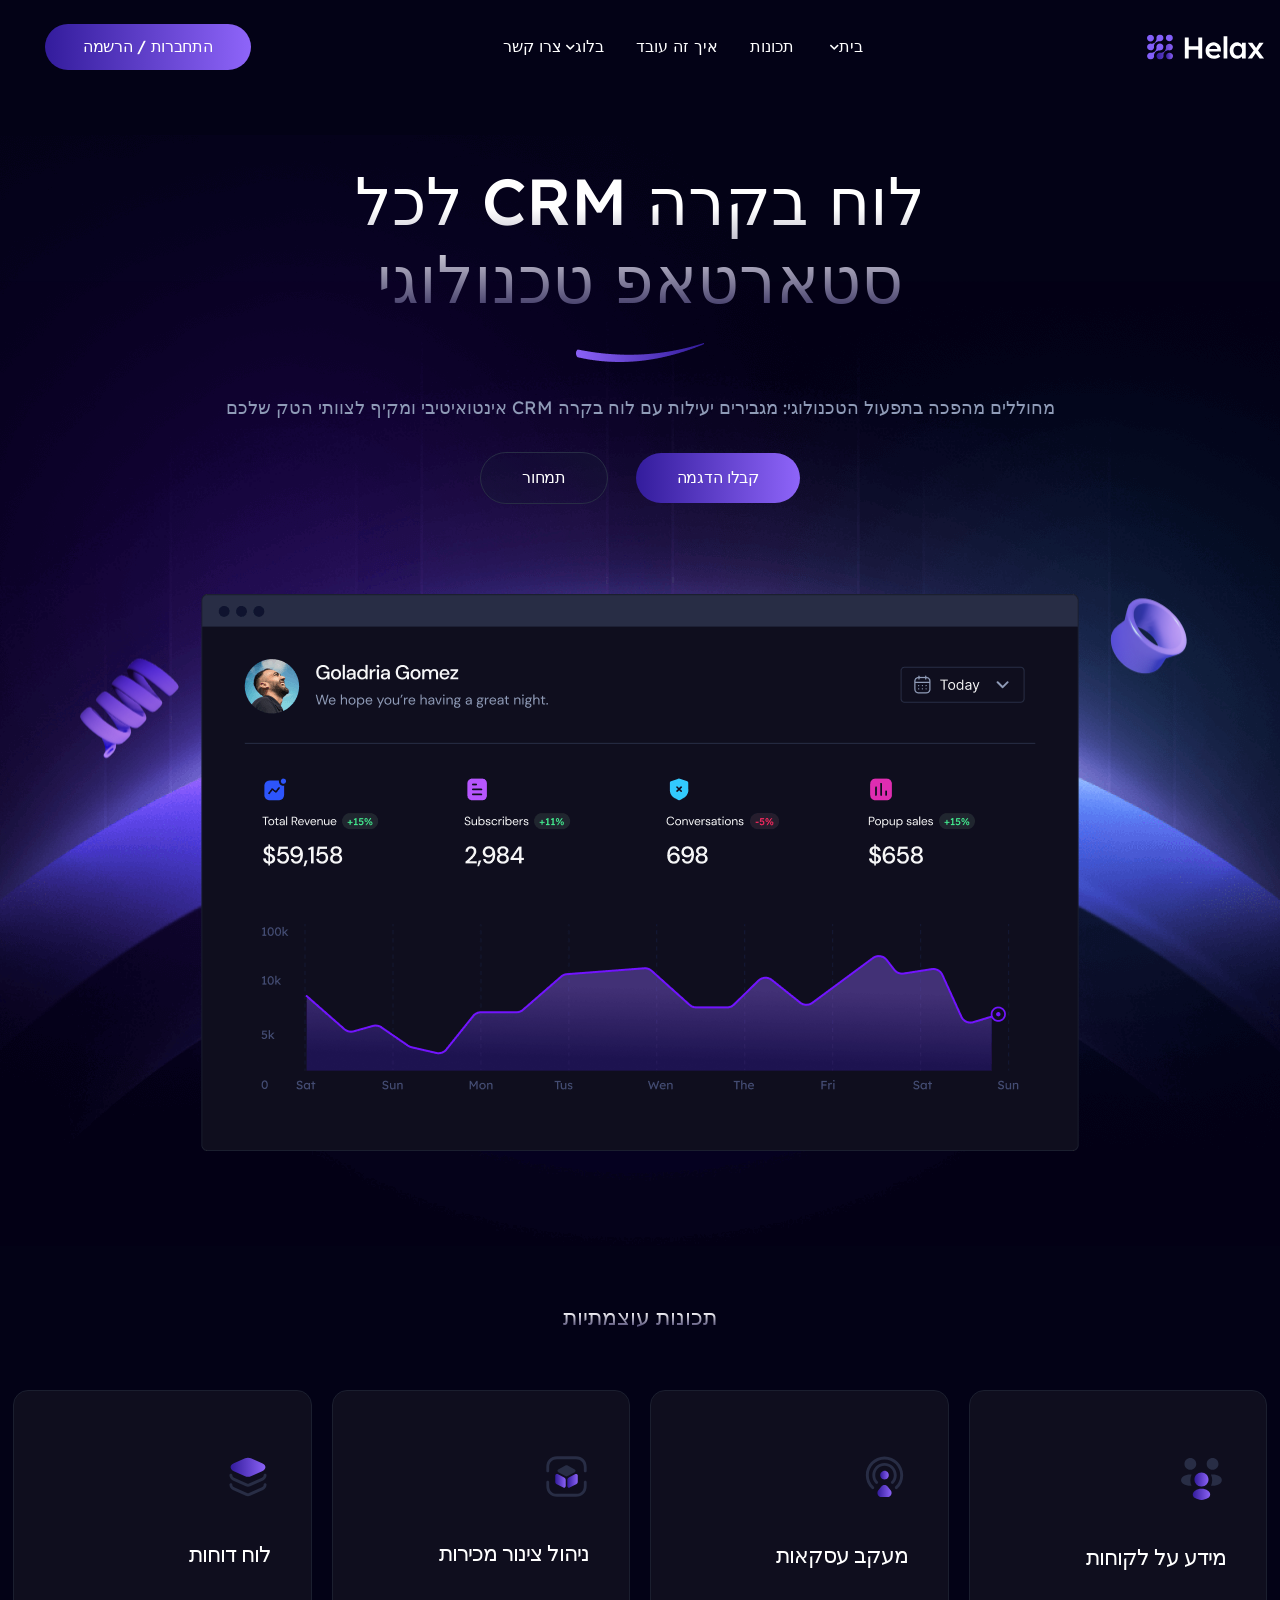
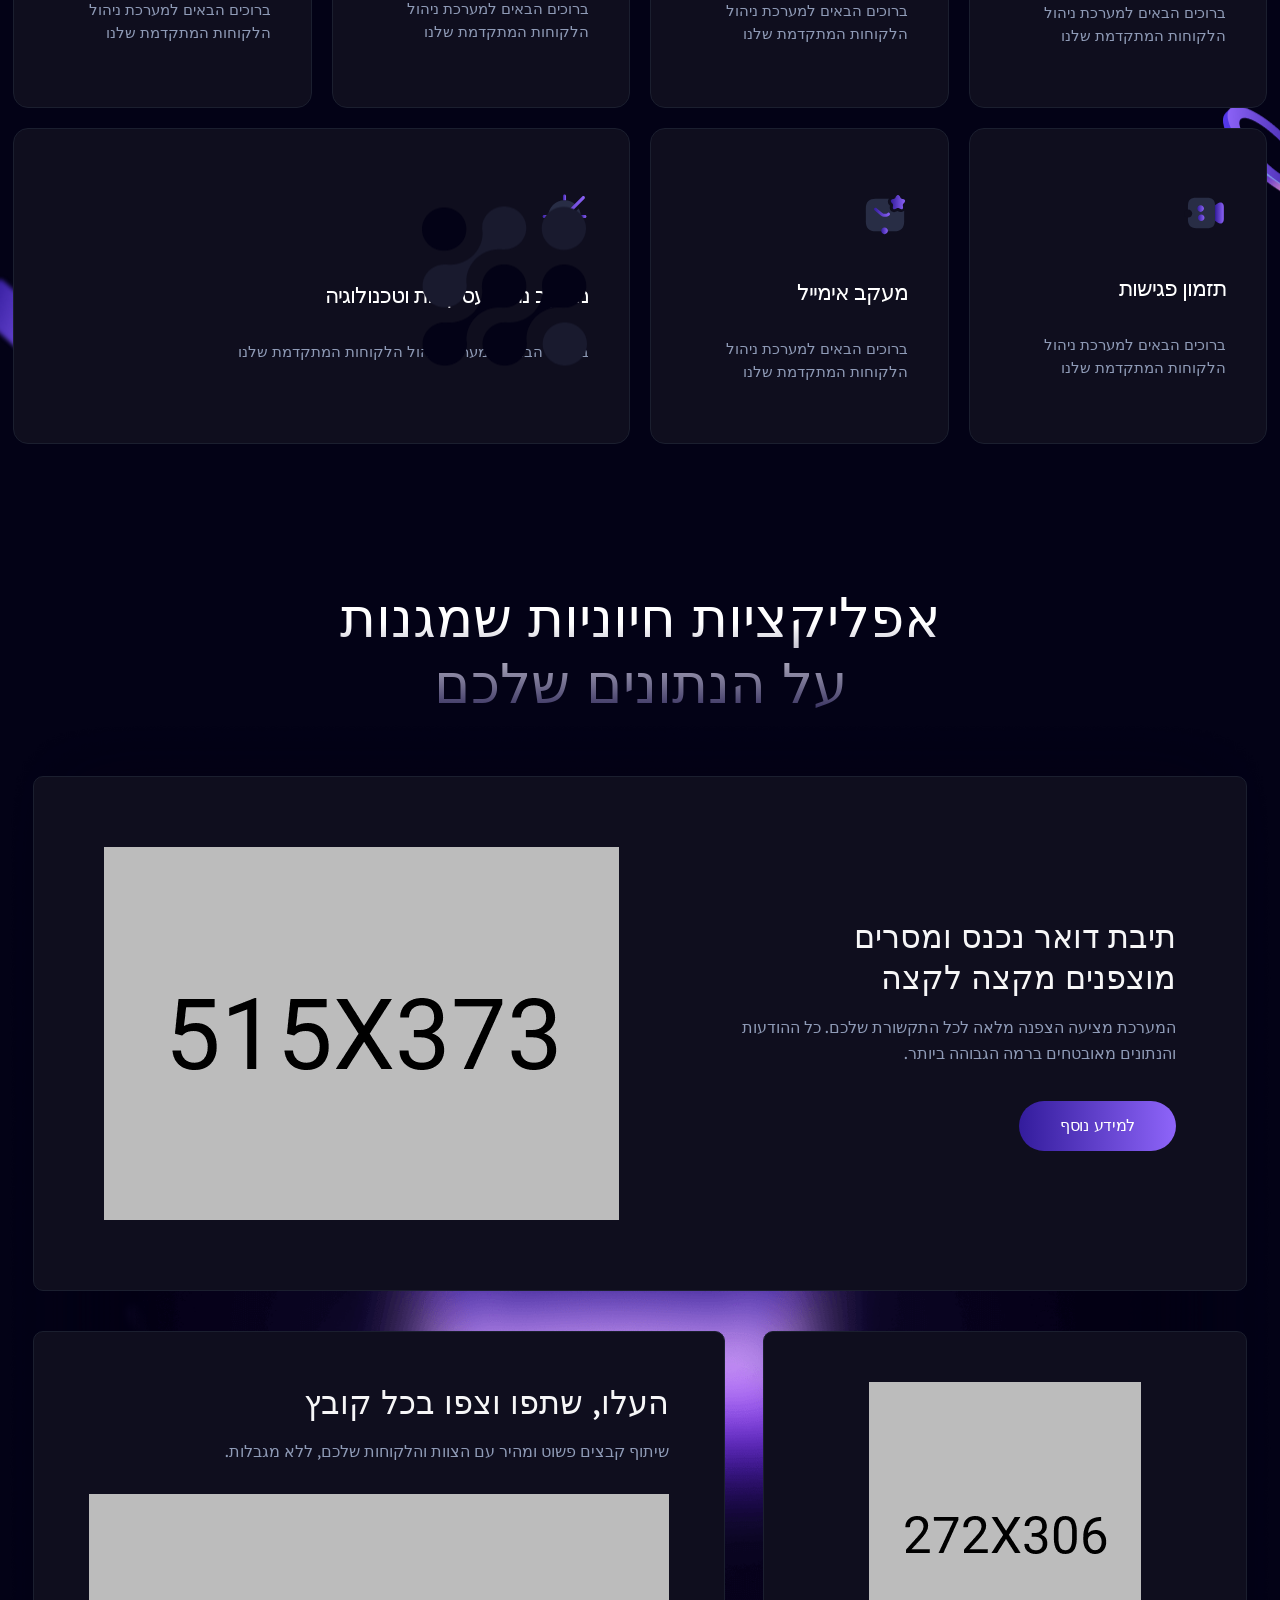
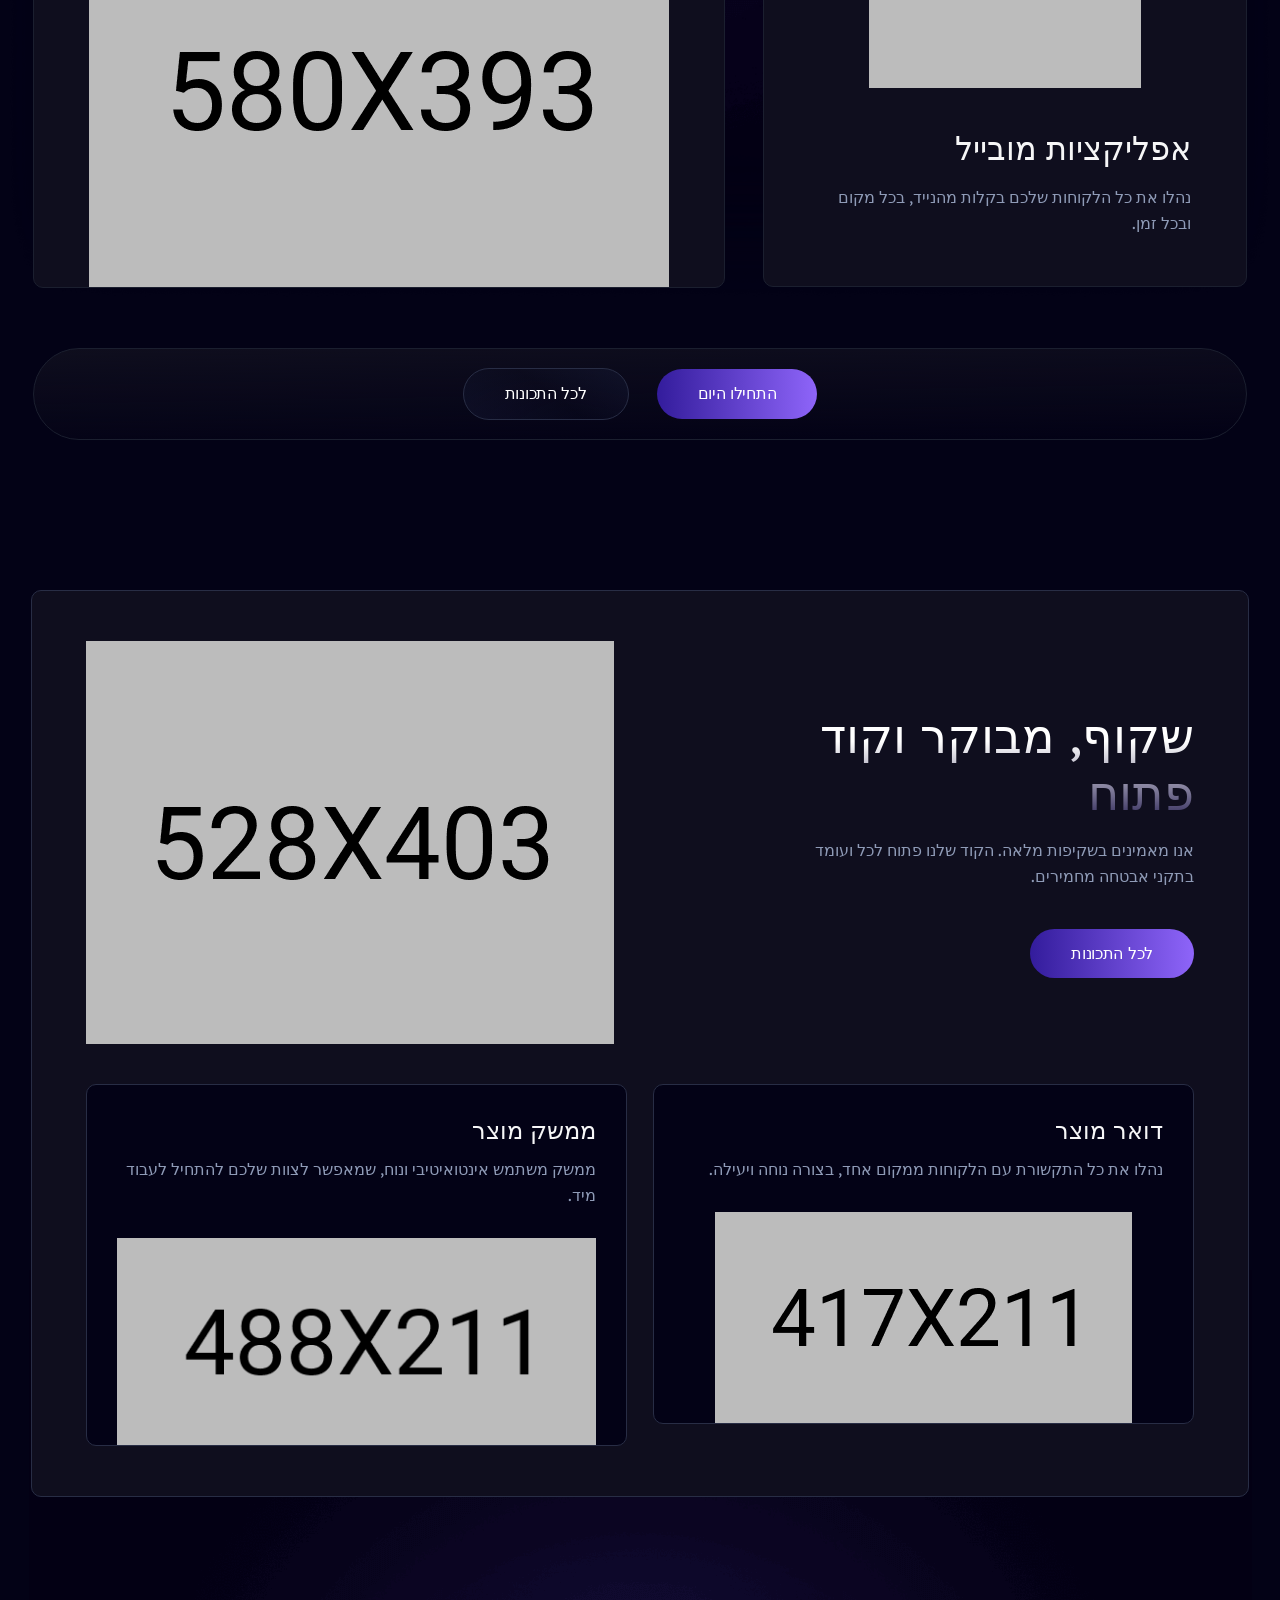
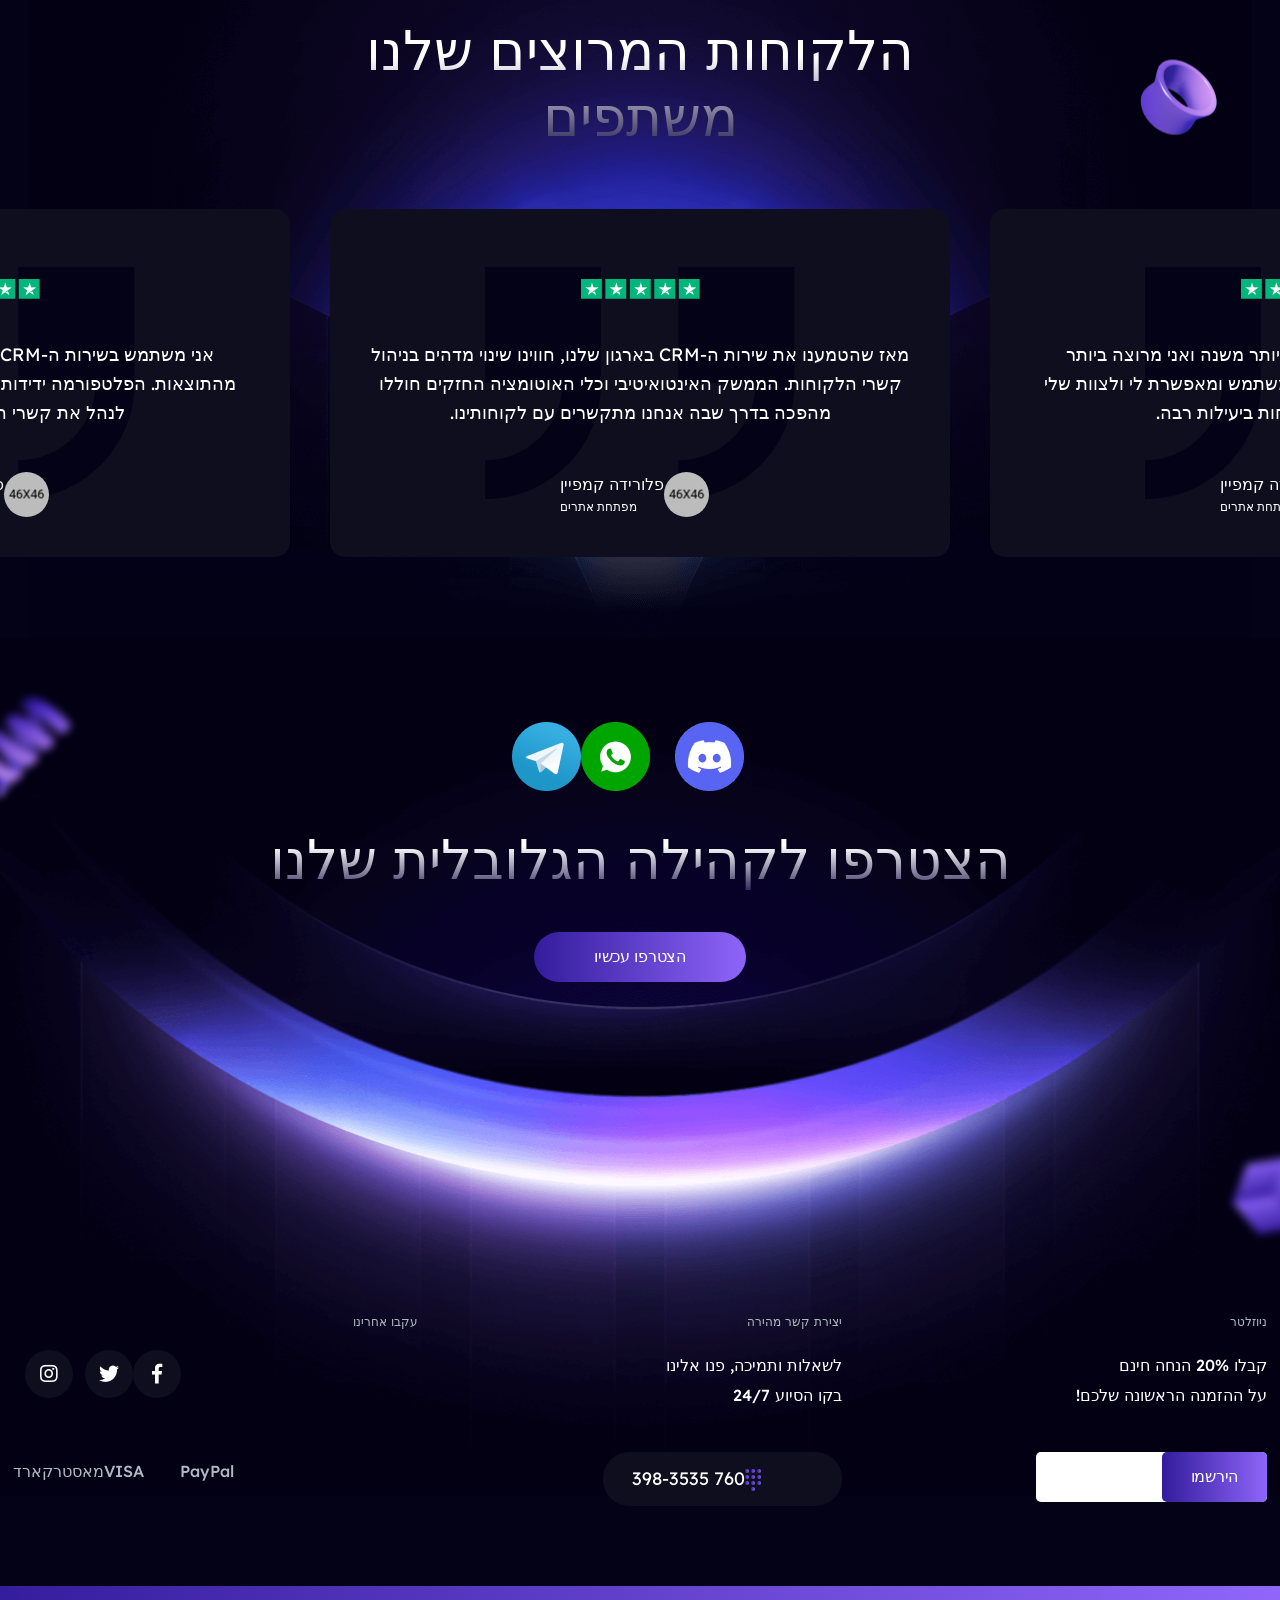
==== Helax/home-2.html @ 4d9c6253 "Initial commit - Helax HTML package Made-with: Cursor" ====
<!doctype html>
<html lang="he" dir="rtl">

<head>

    <!--========= Required meta tags =========-->
    <meta charset="utf-8">
    <meta http-equiv="x-ua-compatible" content="ie=edge">
    <meta name="description" content="">
    <meta name="viewport" content="width=device-width, initial-scale=1, shrink-to-fit=no">

    <title>Helax - פלטפורמת CRM לסטארטאפים</title>

    <link rel="shortcut icon" href="assets/img/favicon.png" type="images/x-icon"/>

    <!-- css include -->
    <link rel="stylesheet" href="assets/css/bootstrap.min.css">
    <link rel="stylesheet" href="assets/css/fontawesome.css">
    <link rel="stylesheet" href="assets/css/animate.css">
    <link rel="stylesheet" href="assets/css/metisMenu.css">
    <link rel="stylesheet" href="assets/css/swiper.min.css">
    <link rel="stylesheet" href="assets/css/magnific-popup.css">
    <link rel="stylesheet" href="assets/css/main.css">
</head>

<body class="home-dark">

    <div id="xb-loadding" class="xb-loader style-2"><div class="xb-dual-ring"></div></div>

    <div class="xb-cursor tx-js-cursor style-2">
        <div class="xb-cursor-wrapper">
            <div class="xb-cursor--follower xb-js-follower"></div>
        </div>
    </div>

    <div class="progress-wrap style-2">
        <svg class="progress-circle svg-content" width="100%" height="100%" viewBox="-1 -1 102 102">
            <path d="M50,1 a49,49 0 0,1 0,98 a49,49 0 0,1 0,-98"/>
        </svg>
    </div>

    <div class="body_wrap">
        
        <!-- header start -->
        <header class="site-header header-style-two">
            <div class="header__main-wrap stricky">
                <div class="container">
                    <div class="header__main ul_li_between">
                        <div class="header__logo">
                            <a href="index.html"><img src="assets/img/logo/logo-2.svg" alt=""></a>
                        </div>
                        <div class="main-menu__wrap ul_li navbar navbar-expand-lg">
                            <nav class="main-menu collapse navbar-collapse">
                                <ul>
                                    <li class="menu-item-has-children active"><a href="index.html">בית</a>
                                        <ul class="submenu">
                                            <li><a href="index.html">בית צ'אטבוט</a></li>
                                            <li class="active"><a href="home-2.html">בית CRM</a></li>
                                            <li><a href="home-3.html">בית כתיבה</a></li>
                                        </ul>
                                    </li>
                                    <li><a class="scrollspy-btn" href="#feature">תכונות</a></li>
                                    <li><a class="scrollspy-btn" href="#process">איך זה עובד</a></li>
                                    <li class="menu-item-has-children">
                                        <a href="#!">בלוג</a>
                                        <ul class="submenu">
                                            <li><a href="blog.html">בלוג</a></li>
                                            <li><a href="blog-single.html">פרטי פוסט</a></li>
                                        </ul>
                                    </li>
                                    <li><a href="contact.html">צרו קשר</a></li>
                                </ul>
                            </nav>
                        </div>
                        <div class="d-lg-none">
                            <a class="header__bar hamburger_menu" href="javascript:void(0);">
                                <div class="header__bar-icon">
                                    <span></span>
                                    <span></span>
                                    <span></span>
                                </div>
                            </a>
                        </div>
                        <div class="header__button d-none d-lg-block">
                            <a class="thm-btn thm-btn--gradient style-2" href="#!">התחברות / הרשמה</a>
                        </div>
                    </div>
                </div>
            </div>
        </header>
        <!-- header end -->

        <!-- slide bar start -->
		 <aside class="slide-bar">
            <div class="close-mobile-menu">
                <a class="tx-close" href="javascript:void(0);"></a>
            </div>

            <!-- sidebar-info start -->
            <div class="sidebar-info">
                <div class="sidebar-logo mb-30">
                    <a href="index.html">
                        <img src="assets/img/logo/logo.svg" alt="logo">
                    </a>
                </div>
                <div class="sidebar-content mb-40">
                    <p>חוללו מהפכה בעתידכם: נצלו את כוח הטכנולוגיה לצמיחה והצלחה חסרי תקדים!</p>
                </div>
                <ul class="sidebar-menu list-unstyled">
                    <li><a href="#!">אודות</a></li>
                    <li><a href="#!">שירותים</a></li>
                    <li><a href="#!">פרויקטים</a></li>
                    <li><a href="#!">בלוג</a></li>
                    <li><a href="#!">צרו קשר</a></li>
                </ul>
                <div class="ul_li mt-60">
                    <div class="ct-content-wrap d-flex">
                        <div class="ct-title col-auto">התקשרו אלינו:</div>
                        <div class="ct-content-wrap col">
                            <div class="ct-item-wrap row">
                                <div class="ct-item col-auto "> 
                                    <span class="item-content"><a href="tel:02456787535" class="tel">024 5678 7535</a></span>
                                </div>
                                <div class="ct-item col-auto "> <span class="item-content"><a href="mailto:support@gmail.com">support@gmail.com</a></span>
                                </div>
                            </div>
                        </div>
                    </div>
                </div>
                
                <div class="sidebar-socials-wrap mt-30"> <a class="social-item" href="https://facebook.com" target="_blank">Facebook</a><a class="social-item" href="https://www.behance.net/" target="_blank">Behance</a><a class="social-item" href="#" target="_blank">Telegram</a><a class="social-item" href="https://dribbble.com/" target="_blank">Dribbble</a></div>
            </div>
            <!-- sidebar-info end -->

            <!-- side-mobile-menu start -->
            <nav class="side-mobile-menu">
                <div class="header-mobile-search">
                    <form role="search" method="get" action="#"> 
                        <input type="text" placeholder="חיפוש..."> 
                        <button type="submit"><i class="ti-search"></i></button>
                    </form>
                </div>
                <ul id="mobile-menu-active">
                    <li class="dropdown"><a href="index.html">בית</a>
                        <ul class="sub-menu">
                            <li><a href="index.html">בית צ'אטבוט</a></li>
                            <li class="active"><a href="home-2.html">בית CRM</a></li>
                            <li><a href="home-3.html">בית כתיבה</a></li>
                        </ul>
                    </li>
                    <li><a class="scrollspy-btn" href="#feature">תכונות</a></li>
                    <li><a class="scrollspy-btn" href="#process">איך זה עובד</a></li>
                    <li class="dropdown">
                        <a href="#!">בלוג</a>
                        <ul class="sub-menu">
                            <li><a href="blog.html">בלוג</a></li>
                            <li><a href="blog-single.html">פרטי פוסט</a></li>
                        </ul>
                    </li>
                    <li><a href="contact.html">צרו קשר</a></li>
                </ul>
                
            </nav>
            <!-- side-mobile-menu end -->
        </aside>
        <div class="body-overlay"></div>
        <!-- slide bar end -->

       <main>
            <!-- hero start -->
            <section class="hero hero-style-two pos-rel pb-55">
                <div class="hero-bg wow fadeInUp" data-wow-delay="500ms" data-wow-duration=".5s" data-background="assets/img/bg/hero_bg.png"></div>
                <div class="container">
                    <div class="row align-items-center justify-content-center">
                        <div class="col-lg-10">
                            <div class="hero__content style-3 text-center">
                               <h1 class="title wow fadeInUp" data-wow-delay="0ms" data-wow-duration=".5s">לוח בקרה CRM לכל
                                <span class="xb-title--typewriter">
                                    <span class="xb-item--text is-active">סטארטאפ טכנולוגי</span>
                                    <span class="xb-item--text">עסק טכנולוגי</span>
                                    <span class="xb-item--text">סוכנות טכנולוגית</span> 
                                </span>
                            </h1>
                               <div class="shape mb-30 wow fadeInUp" data-wow-delay="100ms" data-wow-duration=".5s">
                                    <img src="assets/img/shape/h_line_shape.png" alt="">
                               </div>
                                <p class="mb-30 wow fadeInUp" data-wow-delay="200ms" data-wow-duration=".5s">מחוללים מהפכה בתפעול הטכנולוגי: מגבירים יעילות עם לוח בקרה CRM אינטואיטיבי ומקיף לצוותי הטק שלכם</p>
                                <div class="btns wow fadeInUp" data-wow-delay="300ms" data-wow-duration=".5s">
                                    <a class="thm-btn thm-btn--gradient style-2" href="#!">קבלו הדגמה</a>
                                    <a class="thm-btn thm-btn--outline style-2" href="#!">תמחור</a>
                                </div>
                                <div class="hero-image mt-90 wow fadeInUp" data-wow-delay="400ms" data-wow-duration=".5s">
                                    <img src="hero_img-3.png" alt="">
                                </div>
                            </div>
                        </div>
                    </div>
                </div>
                <div class="crm-hero__shape">
                    <div class="shape shape--1" data-parallax='{"y" : 80}'>
                        <img class="wow fadeInLeft" src="assets/img/shape/h_shape6.png" alt="">
                    </div>
                    <div class="shape shape--2">
                        <img src="assets/img/shape/h_shape7.png" alt="">
                    </div>
                    <div class="shape shape--3" data-parallax='{"y" : 70}'>
                        <img class=" wow fadeInRight" src="assets/img/shape/h_shape8.png" alt="">
                    </div>
                    <div class="shape shape--4">
                        <img src="assets/img/shape/h_shape9.png" alt="">
                    </div>
                </div>
            </section>
            <!-- hero start -->

            <!-- feature start -->
            <section id="feature" class="crm-feature pos-rel pt-70 pb-140">
                <div class="container">
                    <div class="crm-feature__title text-center mb-60">
                        תכונות עוצמתיות
                    </div>
                    <div class="row justify-content-center mt-none-20">
                        <div class="col-lg-3 col-md-6 mt-20">
                            <div class="crm-feature__item">
                                <div class="icon mb-40">
                                    <img src="assets/img/icon/ft_01.svg" alt="">
                                </div>
                                <h3>מידע על לקוחות</h3>
                                <p>ברוכים הבאים למערכת ניהול הלקוחות המתקדמת שלנו</p>
                            </div>
                        </div>
                        <div class="col-lg-3 col-md-6 mt-20">
                            <div class="crm-feature__item">
                                <div class="icon mb-40">
                                    <img src="assets/img/icon/ft_02.svg" alt="">
                                </div>
                                <h3>מעקב עסקאות</h3>
                                <p>ברוכים הבאים למערכת ניהול הלקוחות המתקדמת שלנו</p>
                            </div>
                        </div>
                        <div class="col-lg-3 col-md-6 mt-20">
                            <div class="crm-feature__item">
                                <div class="icon mb-40">
                                    <img src="assets/img/icon/ft_03.svg" alt="">
                                </div>
                                <h3>ניהול צינור מכירות</h3>
                                <p>ברוכים הבאים למערכת ניהול הלקוחות המתקדמת שלנו</p>
                            </div>
                        </div>
                        <div class="col-lg-3 col-md-6 mt-20">
                            <div class="crm-feature__item">
                                <div class="icon mb-40">
                                    <img src="assets/img/icon/ft_04.svg" alt="">
                                </div>
                                <h3>לוח דוחות</h3>
                                <p>ברוכים הבאים למערכת ניהול הלקוחות המתקדמת שלנו</p>
                            </div>
                        </div>
                        <div class="col-lg-3 col-md-6 mt-20">
                            <div class="crm-feature__item">
                                <div class="icon mb-40">
                                    <img src="assets/img/icon/ft_05.svg" alt="">
                                </div>
                                <h3>תזמון פגישות</h3>
                                <p>ברוכים הבאים למערכת ניהול הלקוחות המתקדמת שלנו</p>
                            </div>
                        </div>
                        <div class="col-lg-3 col-md-6 mt-20">
                            <div class="crm-feature__item">
                                <div class="icon mb-40">
                                    <img src="assets/img/icon/ft_06.svg" alt="">
                                </div>
                                <h3>מעקב אימייל</h3>
                                <p>ברוכים הבאים למערכת ניהול הלקוחות המתקדמת שלנו</p>
                            </div>
                        </div>
                        <div class="col-lg-6 col-md-12 mt-20">
                            <div class="crm-feature__item">
                                <div class="icon mb-40">
                                    <img src="assets/img/icon/ft_07.svg" alt="">
                                </div>
                                <h3>מעקב נתוני עסקאות וטכנולוגיה</h3>
                                <p>ברוכים הבאים למערכת ניהול הלקוחות המתקדמת שלנו</p>
                                <div class="ft_icon">
                                    <img src="assets/img/icon/ft_icon.png" alt="">
                                </div>
                            </div>
                        </div>
                    </div>
                </div>
                <div class="crm-feature__shape">
                    <div class="shape shape--1" data-parallax='{"y" : 70}'>
                        <img src="assets/img/shape/ft_shape1.png" alt="">
                    </div>
                    <div class="shape shape--2" data-parallax='{"y" : 80}'>
                        <img src="assets/img/shape/ft_shape2.png" alt="">
                    </div>
                </div>
            </section>
            <!-- feature end -->

            <!-- process start -->
            <section id="process" class="process pos-rel pb-120">
                <div class="process__shape">
                    <div class="shape shape--1" data-parallax='{"x" : 70}'>
                        <img src="assets/img/shape/pr_shape1.png" alt="">
                    </div>
                    <div class="shape shape--2">
                        <img src="assets/img/shape/pr_shape2.png" alt="">
                    </div>
                    <div class="shape shape--3" data-parallax='{"y" : 80}'>
                        <img src="assets/img/shape/pr_shape3.png" alt="">
                    </div>
                </div>
                <div class="container">
                    <div class="crm-title text-center mb-60">
                        <h2 class="crm-title__heading">אפליקציות חיוניות שמגנות <br> על הנתונים שלכם</h2>
                    </div>
                    <div class="process__wrap ul_li_between">
                        <div class="process__title mt-30">
                            <h3 class="title">תיבת דואר נכנס ומסרים <br> מוצפנים מקצה לקצה</h3>
                            <p>המערכת מציעה הצפנה מלאה לכל התקשורת שלכם. כל ההודעות והנתונים מאובטחים ברמה הגבוהה ביותר.</p>
                            <div class="mt-35">
                                <a class="thm-btn thm-btn--gradient style-2" href="#!">למידע נוסף</a>
                            </div>
                        </div>
                        <div class="process__ss mt-30">
                            <img src="assets/img/process/img_01.png" alt="">
                        </div>
                    </div>
                    <div class="row g-38 mt-10">
                        <div class="col-lg-5 mt-30">
                            <div class="process__app-item">
                                <div class="text-center">
                                    <img src="assets/img/process/img_02.png" alt="">
                                </div>
                                <div class="process__title mt-40">
                                    <h3 class="title">אפליקציות מובייל</h3>
                                    <p>נהלו את כל הלקוחות שלכם בקלות מהנייד, בכל מקום ובכל זמן.</p>
                                </div>
                            </div>
                        </div>
                        <div class="col-lg-7 mt-30">
                            <div class="process__app-item style-2">
                                <div class="process__title mb-30">
                                    <h3 class="title">העלו, שתפו וצפו בכל קובץ</h3>
                                    <p>שיתוף קבצים פשוט ומהיר עם הצוות והלקוחות שלכם, ללא מגבלות.</p>
                                </div>
                                <div class="text-center">
                                    <img src="assets/img/process/img_03.png" alt="">
                                </div>
                            </div>
                        </div>
                    </div>
                    <div class="process__button mt-60">
                        <div class="btns text-center">
                            <a class="thm-btn thm-btn--gradient style-2" href="#!">התחילו היום</a>
                            <a class="thm-btn thm-btn--outline style-2" href="#!">לכל התכונות</a>
                        </div>
                    </div>
                    <div class="row pt-150 pt-xs-90">
                        <div class="col-12">
                            <div class="process__area">
                                <div class="process__top ul_li_between mt-none-30">
                                    <div class="crm-title mt-30">
                                        <h2 class="crm-title__heading mb-15">שקוף, מבוקר וקוד פתוח</h2>
                                        <p>אנו מאמינים בשקיפות מלאה. הקוד שלנו פתוח לכל ועומד בתקני אבטחה מחמירים.</p>
                                        <div class="mt-40">
                                            <a class="thm-btn thm-btn--gradient style-2" href="#!">לכל התכונות</a>
                                        </div>
                                    </div>
                                    <div class="image mt-30">
                                        <img src="assets/img/process/img_04.png" alt="">
                                    </div>
                                </div>
                                <div class="row g-26 mt-10">
                                    <div class="col-lg-6 mt-30">
                                        <div class="process__app-item style-3">
                                            <div class="process__title process__title--lg mb-30">
                                                <h3 class="title">דואר מוצר</h3>
                                                <p>נהלו את כל התקשורת עם הלקוחות ממקום אחד, בצורה נוחה ויעילה.</p>
                                            </div>
                                            <div class="text-center">
                                                <img src="assets/img/process/img_05.png" alt="">
                                            </div>
                                        </div>
                                    </div>
                                    <div class="col-lg-6 mt-30">
                                        <div class="process__app-item style-3">
                                            <div class="process__title process__title--lg mb-30">
                                                <h3 class="title">ממשק מוצר</h3>
                                                <p>ממשק משתמש אינטואיטיבי ונוח, שמאפשר לצוות שלכם להתחיל לעבוד מיד.</p>
                                            </div>
                                            <div class="text-center">
                                                <img src="assets/img/process/img_06.png" alt="">
                                            </div>
                                        </div>
                                    </div>
                                </div>
                            </div>
                        </div>
                    </div>
                </div>
            </section>
            <!-- process end -->

            <!-- testimonial start -->
            <section class="crm-testimonial pos-rel pb-80">
                <div class="container">
                    <div class="crm-title text-center mb-60">
                        <h2 class="crm-title__heading">הלקוחות המרוצים שלנו <br> משתפים</h2>
                    </div>
                </div>
                <div class="crm-testimonial__slide swiper-container">
                    <div class="swiper-wrapper">
                        <div class="crm-testimonial__item swiper-slide">
                            <div class="rating mb-40">
                                <img src="assets/img/icon/rating.png" alt="">
                            </div>
                            <p>מאז שהטמענו את שירות ה-CRM בארגון שלנו, חווינו שינוי מדהים בניהול קשרי הלקוחות. הממשק האינטואיטיבי וכלי האוטומציה החזקים חוללו מהפכה בדרך שבה אנחנו מתקשרים עם לקוחותינו.</p>
                            <div class="crm-testimonial__author ul_li_center text-start mt-45">
                                <div class="avatar">
                                    <img src="assets/img/avatar/tm_avatar1.jpg" alt="">
                                </div>
                                <div class="content">
                                    <h4>פלורידה קמפיין</h4>
                                    <span>מפתחת אתרים</span>
                                </div>
                            </div>
                            <div class="quote">
                                <img src="assets/img/icon/quote-2.png" alt="">
                            </div>
                        </div>
                        <div class="crm-testimonial__item swiper-slide">
                            <div class="rating mb-40">
                                <img src="assets/img/icon/rating.png" alt="">
                            </div>
                            <p>אני משתמש בשירות ה-CRM כבר יותר משנה ואני מרוצה ביותר מהתוצאות. הפלטפורמה ידידותית למשתמש ומאפשרת לי ולצוות שלי לנהל את קשרי הלקוחות ביעילות רבה.</p>
                            <div class="crm-testimonial__author ul_li_center text-start mt-45">
                                <div class="avatar">
                                    <img src="assets/img/avatar/tm_avatar2.jpg" alt="">
                                </div>
                                <div class="content">
                                    <h4>פלורידה קמפיין</h4>
                                    <span>מפתחת אתרים</span>
                                </div>
                            </div>
                            <div class="quote">
                                <img src="assets/img/icon/quote-2.png" alt="">
                            </div>
                        </div>
                        <div class="crm-testimonial__item swiper-slide">
                            <div class="rating mb-40">
                                <img src="assets/img/icon/rating.png" alt="">
                            </div>
                            <p>אני לא יכול לדמיין לנהל את העסק שלי בלי שירות ה-CRM. זה הפך לכלי הכרחי בניהול קשרי הלקוחות שלנו. היכולת לרכז את כל נתוני הלקוחות והתקשורת במקום אחד חסכה לנו זמן רב.</p>
                            <div class="crm-testimonial__author ul_li_center text-start mt-45">
                                <div class="avatar">
                                    <img src="assets/img/avatar/tm_avatar3.jpg" alt="">
                                </div>
                                <div class="content">
                                    <h4>פלורידה קמפיין</h4>
                                    <span>מפתחת אתרים</span>
                                </div>
                            </div>
                            <div class="quote">
                                <img src="assets/img/icon/quote-2.png" alt="">
                            </div>
                        </div>
                        <div class="crm-testimonial__item swiper-slide">
                            <div class="rating mb-40">
                                <img src="assets/img/icon/rating.png" alt="">
                            </div>
                            <p>אני משתמש בשירות ה-CRM כבר יותר משנה ואני מרוצה ביותר מהתוצאות. הפלטפורמה ידידותית למשתמש ומאפשרת לי ולצוות שלי לנהל את קשרי הלקוחות ביעילות רבה.</p>
                            <div class="crm-testimonial__author ul_li_center text-start mt-45">
                                <div class="avatar">
                                    <img src="assets/img/avatar/tm_avatar1.jpg" alt="">
                                </div>
                                <div class="content">
                                    <h4>פלורידה קמפיין</h4>
                                    <span>מפתחת אתרים</span>
                                </div>
                            </div>
                            <div class="quote">
                                <img src="assets/img/icon/quote-2.png" alt="">
                            </div>
                        </div>
                    </div>
                </div>
                <div class="crm-testimonial__shape">
                    <div class="shape shape--1">
                        <img src="assets/img/shape/tm_shape1.png" alt="">
                    </div>
                    <div class="shape shape--2" data-parallax='{"y" : 80}'>
                        <img src="assets/img/shape/tm_shape2.png" alt="">
                    </div>
                </div>
            </section>
            <!-- testimonial end -->

       </main>

        <footer class="site-footer footer-style-two pos-rel pt-85" data-background="assets/img/shape/fot_shape2.png">
            <div class="container">
                <div class="row">
                    <div class="crm-community text-center">
                        <ul class="crm-community__social ul_li_center mb-35">
                            <li><a href="#!"><img src="assets/img/icon/discord.png" alt=""></a></li>   
                            <li><a href="#!"><img src="assets/img/icon/whatsapp.png" alt=""></a></li>   
                            <li><a href="#!"><img src="assets/img/icon/telegram.png" alt=""></a></li>   
                        </ul>
                        <div class="crm-title text-center mb-40">
                            <h2 class="crm-title__heading">הצטרפו לקהילה הגלובלית שלנו</h2>
                        </div>
                        <a class="thm-btn thm-btn--gradient style-2" href="#!">הצטרפו עכשיו</a>
                    </div>
                </div>
                <div class="row mt-none-30 pb-90">
                    <div class="col-lg-4 col-md-6 mt-30">
                        <div class="footer__cta">
                            <span class="title">ניוזלטר</span>
                            <h4>קבלו 20% הנחה חינם <br> על ההזמנה הראשונה שלכם!</h4>
                            <form class="footer__newsletter" action="#">
                                <input type="text" placeholder="כתובת אימייל">
                                <button class="thm-btn thm-btn--gradient style-2 br-5">הירשמו</button>
                            </form>
                        </div>
                    </div>
                    <div class="col-lg-4 col-md-6 mt-30">
                        <div class="footer__cta pl-45">
                            <span class="title">יצירת קשר מהירה</span>
                            <h4>לשאלות ותמיכה, פנו אלינו <br> בקו הסיוע 24/7</h4>
                            <span class="cta-number"><span><img src="assets/img/icon/np_icon2.svg" alt=""></span>760 398-3535</span>
                        </div>
                    </div>
                    <div class="col-lg-4 col-md-6 mt-30">
                        <div class="footer__cta text-lg-end">
                            <span class="title">עקבו אחרינו</span>
                            <ul class="footer__cta-social ul_li_right mb-60">
                                <li><a href="#!"><i class="fab fa-facebook-f"></i></a></li>
                                <li><a href="#!"><i class="fab fa-twitter"></i></a></li>
                                <li><a href="#!"><i class="fab fa-instagram"></i></a></li>
                            </ul>
                            <ul class="footer__cta-link ul_li_right">
                                <li><a href="#!">PayPal</a></li>
                                <li><a href="#!">VISA</a></li>
                                <li><a href="#!">מאסטרקארד</a></li>
                            </ul>
                        </div>
                    </div>
                </div>
            </div>
            <div class="footer__copyright">
                <div class="container">
                    <div class="ul_li_between mt-none-10">
                        <div class="footer__copyright-text mt-10">
                            © 2023 Helax - סטארטאפ טכנולוגי. כל הזכויות שמורות.
                        </div>
                        <ul class="footer__social ul_li mt-10">
                            <li><a href="#!"><i class="fab fa-facebook"></i></a></li>
                            <li><a href="#!"><i class="fab fa-twitter"></i></a></li>
                            <li><a href="#!"><i class="fab fa-instagram"></i></a></li>
                            <li><a href="#!"><i class="fab fa-pinterest"></i></a></li>
                        </ul>
                    </div>
                </div>
            </div>
            <div class="crm-footer__shape">
                <div class="shape shape--1" data-parallax='{"y" : 70}'>
                    <img src="assets/img/shape/fot_shape1.png" alt="">
                </div>
                <div class="shape shape--2" data-parallax='{"y" : 80}'>
                    <img src="assets/img/shape/fot_shape3.png" alt="">
                </div>
            </div>
        </footer>

    </div>

    <!-- jquery include -->
    <script src="assets/js/jquery-3.5.1.min.js"></script>
    <script src="assets/js/bootstrap.bundle.min.js"></script>
    <script src="assets/js/swiper.min.js"></script>
    <script src="assets/js/wow.min.js"></script>
    <script src="assets/js/appear.js"></script>
    <script src="assets/js/jquery.magnific-popup.min.js"></script>
    <script src="assets/js/metisMenu.min.js"></script>
    <script src="assets/js/cursor.js"></script>
    <script src="assets/js/jquery.marquee.min.js"></script>
    <script src="assets/js/parallax-scroll.js"></script>
    <script src="assets/js/easing.min.js"></script>
    <script src="assets/js/scrollspy.js"></script>
    <script src="assets/js/main.js"></script>
    
</body>

</html>
---- Helax/assets/css/metisMenu.css ----
/*!
* metismenu https://github.com/onokumus/metismenu#readme
* A jQuery menu plugin
* @version 3.0.6
* @author Osman Nuri Okumus <onokumus@gmail.com> (https://github.com/onokumus)
* @license: MIT 
*/

.metismenu .arrow {
  float: right;
  line-height: 1.42857;
}

*[dir="rtl"] .metismenu .arrow {
  float: left;
}

/*
   * Require Bootstrap 3.x
   * https://github.com/twbs/bootstrap
  */

.metismenu .glyphicon.arrow:before {
  content: "\e079";
}

.metismenu .mm-active>a>.glyphicon.arrow:before {
  content: "\e114";
}

/*
   * Require Font-Awesome
   * http://fortawesome.github.io/Font-Awesome/
  */

.metismenu .fa.arrow:before {
  content: "\f104";
}

.metismenu .mm-active>a>.fa.arrow:before {
  content: "\f107";
}

/*
   * Require Ionicons
   * http://ionicons.com/
  */

.metismenu .ion.arrow:before {
  content: "\f3d2"
}

.metismenu .mm-active>a>.ion.arrow:before {
  content: "\f3d0";
}

.metismenu .plus-times {
  float: right;
}

*[dir="rtl"] .metismenu .plus-times {
  float: left;
}

.metismenu .fa.plus-times:before {
  content: "\f067";
}

.metismenu .mm-active>a>.fa.plus-times {
  transform: rotate(45deg);
}

.metismenu .plus-minus {
  float: right;
}

*[dir="rtl"] .metismenu .plus-minus {
  float: left;
}

.metismenu .fa.plus-minus:before {
  content: "\f067";
}

.metismenu .mm-active>a>.fa.plus-minus:before {
  content: "\f068";
}

.metismenu .mm-collapse:not(.mm-show) {
  display: none;
}

.metismenu .mm-collapsing {
  position: relative;
  height: 0;
  overflow: hidden;
  transition-timing-function: ease;
  transition-duration: .35s;
  transition-property: height, visibility;
}

.metismenu .has-arrow {
  position: relative;
}

.metismenu .has-arrow::after {
  position: absolute;
  content: '';
  width: .5em;
  height: .5em;
  border-width: 1px 0 0 1px;
  border-style: solid;
  border-color: currentColor;
  border-color: initial;
  right: 1em;
  transform: rotate(-45deg) translate(0, -50%);
  transform-origin: top;
  top: 50%;
  transition: all .3s ease-out;
}

*[dir="rtl"] .metismenu .has-arrow::after {
  right: auto;
  left: 1em;
  transform: rotate(135deg) translate(0, -50%);
}

.metismenu .mm-active>.has-arrow::after, .metismenu .has-arrow[aria-expanded="true"]::after {
  transform: rotate(-135deg) translate(0, -50%);
}

*[dir="rtl"] .metismenu .mm-active>.has-arrow::after, *[dir="rtl"] .metismenu .has-arrow[aria-expanded="true"]::after {
  transform: rotate(225deg) translate(0, -50%);
}

/* custom code */

.hamburger-menu {
  display: inline-block;
}

.hamburger-menu a {
  display: inline-block;
}

.body-overlay {
  background-color: #000000;
  height: 100%;
  width: 100%;
  position: fixed;
  top: 0;
  z-index: 1010;
  left: 0;
  opacity: 0;
  visibility: hidden;
  transition: all 0.3s linear 0s;
  transition: all 600ms ease;
  -webkit-transition: all 600ms ease;
  -moz-transition: all 600ms ease;
  -ms-transition: all 600ms ease;
  -o-transition: all 600ms ease;
}

.body-overlay.active {
  opacity: .5;
  visibility: visible;
}

.side-mobile-menu ul li a {
  padding: 13px 0;
  display: block;
  border-bottom: 1px solid rgba(0, 0, 0, 0.05);
  font-size: 14px;
  color: #000;
  font-weight: 600;
  text-transform: uppercase;
  position: relative;
}

.side-mobile-menu ul li a[aria-expanded="true"] {
  color: var(--color-primary);
}

.side-mobile-menu ul li a:hover {
  color: var(--color-primary);
  padding-left: 5px;
}

.side-mobile-menu ul li ul li:hover>a {
  color: var(--color-primary);
  padding-left: 20px;
}

.side-mobile-menu ul li ul li:hover>a::before {
  background: var(--color-primary);
  border-color: var(--color-primary) !important;
}

.slide-bar.style-2 .side-mobile-menu ul li a[aria-expanded="true"],
.slide-bar.style-2 .side-mobile-menu ul li a:hover,
.slide-bar.style-2 .side-mobile-menu ul li ul li:hover>a {
  color: #2962FF;
}
.slide-bar.style-2 .side-mobile-menu ul li ul li:hover>a::before {
  background: #2962FF;
  border-color: #2962FF !important;
}





.side-mobile-menu ul {
  list-style: none;
  margin: 0;
  padding: 0;
}


.slide-bar {
	position: fixed;
	overflow-y: auto;
	top: 0;
	right: -860px;
	right: -860px;
	max-width: 830px;
  width: 100%;
	padding: 50px 100px;
	height: 100%;
	display: block;
	background-color: var(--color-white);
	z-index: 1020;
	padding-top: 100px;
transition-duration: 500ms;
}


.side-mobile-menu {
	display: none;
}
.slide-bar.show {
  right: 0;
}

.side-mobile-menu ul li ul li {
  padding-left: 15px;
}

.side-mobile-menu ul li ul li a {
  position: relative;
  padding-left: 15px;
  text-transform: capitalize;
  font-size: 16px;
}

.side-mobile-menu ul li.dropdown>a::after {
  position: absolute;
  content: "";
  width: 8px;
  height: 8px;
  border-width: 0 2px 2px 0;
  border-style: solid;
  border-color: initial;
  right: 16px;
  top: 50%;
  -webkit-transform: rotate(-45deg) translateY(-50%);
  -webkit-transform-origin: top;
  transform-origin: top;
  transition: all 0.3s ease-out;
  transform: rotate(-45deg) translateY(-50%);
  -moz-transform: rotate(-45deg) translateY(-50%);
  -ms-transform: rotate(-45deg) translateY(-50%);
  -o-transform: rotate(-45deg) translateY(-50%);
}

.side-mobile-menu ul li.dropdown a[aria-expanded="true"]::after {
  -webkit-transform: rotate(-135deg) translateY(-50%);
  transform: rotate(45deg) translateY(-50%);
}

.side-mobile-menu ul li ul li a::before {
  content: "";
  width: 8px;
  height: 8px;
  position: absolute;
  left: 0;
  top: 50%;
  transform: translateY(-50%);
  border: 2px solid #101a23;
  border-radius: 50%;
}

.side-mobile-menu ul li ul li a {
  text-transform: capitalize;
  font-size: 15px;
}

.close-mobile-menu a {
  color: #fff;
  position: relative;
  z-index: 2;
  font-size: 16px;
  left: 0;
  display: block;
}


.close-mobile-menu {
  position: absolute;
  top: 0;
  right: 0;
  text-align: center;
  line-height: 40px;
  transition: .3s;
  -webkit-transition: .3s;
  -moz-transition: .3s;
  -ms-transition: .3s;
  -o-transition: .3s;
}

.slide-bar .tx-close {
	background: rgba(150,144,162,.08);
	width: 54px;
	height: 54px;
	border-width: 18px;
}
.slide-bar .tx-close::before, .slide-bar .tx-close::after {
	background-color: #000;
}


.header-mobile-search input {
  width: 100%;
  height: 50px;
  background-color: #fff;
  padding: 0 18px;
  padding-right: 40px;
  font-size: 14px;
  border: 1px solid #ececec;
  transition: .3s;
  -webkit-transition: .3s;
  -moz-transition: .3s;
  -ms-transition: .3s;
  -o-transition: .3s;
  border-radius: 3px;
}

.header-mobile-search input:focus {
  border-color: var(--color-primary);
}

.header-mobile-search {
  margin-bottom: 15px;
  position: relative;
  display: block;
}

.header-mobile-search button {
  position: absolute;
  width: 50px;
  height: 100%;
  right: 0;
  line-height: 100%;
  padding: 0;
  border: none;
  background-color: initial;
  background-image: none;
  color: #3a505f;
  top: 0;
  cursor: pointer;
}
---- Helax/assets/css/main.css ----
/*-----------------------------------------------------------------------------------

    Project Name: Helax - Tech Startup Landing Page Html Template
    Author: XpressBuddy -->> (https://themeforest.net/user/xpressbuddy)
    Support: wasimmia.info@gmail.com
    Description: Helax - Tech Startup Landing Page Html Template
    Developer: Mohammad Wasim Mia -> wasimmia.info@gmail.com
    Version: 1.0

-----------------------------------------------------------------------------------

    CSS INDEX
    ===================

	01. Theme default CSS
    02. header
    03. global
    04. hero
    05. about
    06. brand
    07. feature
    08. service
    09. sidebar
    10. step
    11. testimonial
    12. preloader
    13. backtotop
    14. cursor
    15. template
    16. intergation
    17. cta
    18. instagram
    19. process
    20. breadcrumb
    21. blog
    22. contact
    23. footer
    

-----------------------------------------------------------------------------------*/
@import url("https://fonts.googleapis.com/css2?family=Lexend+Deca:wght@300;400;500;600;700&display=swap");
:root {
  --font-body: 'Lexend Deca', sans-serif;
  --font-heading: 'Lexend Deca', sans-serif;
  --gradient-color-from: #99E9A5;
  --gradient-color-to: #3847EF;
  --gradient-color-from-2: #331C9C;
  --gradient-color-to-2: #9066FB;
  --color-primary: #99E9A5;
  --color-primary-2: #9066FB;
  --color-heading: #0F1928;
  --color-white: #fff;
  --color-black: #000;
  --color-default: #575D6B;
  --color-dark: #0F1928;
  --color-dark-2: #1F2123;
  --color-gray: #eeedef; }

/* reset css start */
html {
  scroll-behavior: smooth; }

body {
  padding: 0;
  margin: 0;
  font-weight: 400;
  position: relative;
  font-family: var(--font-body);
  font-size: 16px;
  line-height: 26px;
  color: var(--color-default);
  background-color: var(--color-white); }

img {
  max-width: 100%;
  height: auto; }

ul {
  margin: 0px;
  padding: 0px; }

button {
  cursor: pointer; }

*:focus {
  outline: none; }

button {
  border: none;
  -webkit-transition: 0.3s;
  -o-transition: 0.3s;
  transition: 0.3s; }

button:focus {
  outline: none; }

a {
  text-decoration: none;
  -webkit-transition: 0.3s;
  -o-transition: 0.3s;
  transition: 0.3s; }
  a:hover {
    color: inherit; }

select {
  height: 55px;
  -webkit-appearance: none;
  -moz-appearance: none;
  appearance: none;
  background-position: calc(100% - 10px) 50%;
  background-repeat: no-repeat;
  padding-right: 20px;
  background-color: transparent;
  border: 0; }

input[type="text"], input[type="password"], input[type="email"], input[type="tel"], form select, textarea {
  width: 100%;
  height: 50px;
  border-radius: 0;
  padding: 0;
  border: 0;
  -webkit-transition: 0.3s;
  -o-transition: 0.3s;
  transition: 0.3s;
  color: var(--color-black);
  font-weight: 500; }

textarea {
  height: 100px; }

button {
  border: 0; }

table {
  width: 100%; }

p, li, span {
  margin-bottom: 0; }

/* reset css end */
/* global css start */
.nice-select {
  background-color: transparent;
  height: 40px !important;
  line-height: 40px !important;
  min-height: 40px !important;
  padding: 0 30px; }
  .nice-select span {
    color: var(--color-black); }
  .nice-select .list {
    box-shadow: 0.975px 7.94px 21px 0px rgba(239, 239, 239, 0.5); }
    .nice-select .list li {
      margin-right: 0 !important; }
    .nice-select .list .option {
      color: var(--color-black); }
      .nice-select .list .option.selected, .nice-select .list .option:hover {
        border: none !important; }

/* global css end */
.body_wrap {
  overflow: hidden; }

.bg_img {
  background-position: center center;
  background-size: cover;
  background-repeat: no-repeat;
  width: 100%;
  height: 100%; }

.footer-bg {
  background-color: #04060A; }

.black-bg {
  background: var(--color-black); }

.gray-bg {
  background-color: var(--color-gray); }

.dark-bg {
  background-color: var(--color-dark-2); }

.bg-deef {
  background-color: var(--color-deep); }

.white {
  color: var(--color-white); }

.pos-rel {
  position: relative; }

.pos-absolute {
  position: absolute; }

.f-right {
  float: right; }

.border-effect a, .border-effect-2 a {
  display: inline !important;
  width: 100%;
  background-repeat: no-repeat;
  background-position-y: -2px;
  background-image: linear-gradient(transparent calc(100% - 2px), currentColor 1px);
  -webkit-transition: 0.6s cubic-bezier(0.215, 0.61, 0.355, 1);
  -o-transition: 0.6s cubic-bezier(0.215, 0.61, 0.355, 1);
  transition: 0.6s cubic-bezier(0.215, 0.61, 0.355, 1);
  background-size: 0 100%;
  -webkit-backface-visibility: hidden;
  backface-visibility: hidden; }
  .border-effect a:hover, .border-effect-2 a:hover {
    background-size: 100% 100%;
    color: inherit; }

.border-effect-2 a {
  background-image: linear-gradient(transparent calc(100% - 1px), currentColor 1px); }

.btn-video {
  width: 55px;
  height: 55px;
  border-radius: 50%;
  -webkit-border-radius: 50%;
  -moz-border-radius: 50%;
  -ms-border-radius: 50%;
  -o-border-radius: 50%;
  display: flex;
  align-items: center;
  justify-content: center;
  color: var(--color-white);
  position: relative; }
  .btn-video:hover {
    color: var(--color-white); }

.btn-video::before {
  content: "";
  position: absolute;
  z-index: 0;
  left: 0;
  top: 0;
  display: block;
  width: 100%;
  height: 100%;
  /* background-color: rgba(15,103,246,.63); */
  border-radius: 50%;
  animation: pulse-border 1500ms ease-out infinite;
  -webkit-animation: pulse-border 1500ms ease-out infinite;
  z-index: -2; }

.border_effect a {
  display: inline !important;
  width: 100%;
  background-repeat: no-repeat;
  background-position-y: -2px;
  background-image: linear-gradient(transparent calc(100% - 2px), currentColor 1px);
  transition: 0.6s cubic-bezier(0.215, 0.61, 0.355, 1);
  background-size: 0 100%;
  -webkit-backface-visibility: hidden;
  backface-visibility: hidden; }
  .border_effect a:hover {
    background-size: 100% 100%;
    color: inherit; }

@media (max-width: 991px) {
  .tx-col-md-6 {
    width: 50%; } }
@media (max-width: 767px) {
  .tx-col-md-6 {
    width: 100%; } }

.tx-close {
  background: rgba(0, 0, 0, 0.04);
  border: 9px solid transparent;
  color: #777;
  width: 36px;
  height: 36px;
  display: inline-flex;
  justify-content: center;
  align-items: center;
  cursor: pointer;
  position: relative; }
  .tx-close::before, .tx-close::after {
    content: '';
    position: absolute;
    height: 2px;
    width: 100%;
    top: 50%;
    left: 0;
    margin-top: -1px;
    transform-origin: 50% 50%;
    -webkit-transition: all 0.25s cubic-bezier(0.645, 0.045, 0.355, 1);
    -khtml-transition: all 0.25s cubic-bezier(0.645, 0.045, 0.355, 1);
    -moz-transition: all 0.25s cubic-bezier(0.645, 0.045, 0.355, 1);
    -ms-transition: all 0.25s cubic-bezier(0.645, 0.045, 0.355, 1);
    -o-transition: all 0.25s cubic-bezier(0.645, 0.045, 0.355, 1);
    transition: all 0.25s cubic-bezier(0.645, 0.045, 0.355, 1);
    background-color: #1b1b1b; }
  .tx-close::before {
    -webkit-transform: rotate(45deg);
    -khtml-transform: rotate(45deg);
    -moz-transform: rotate(45deg);
    -ms-transform: rotate(45deg);
    -o-transform: rotate(45deg);
    transform: rotate(45deg); }
  .tx-close::after {
    -webkit-transform: rotate(-45deg);
    -khtml-transform: rotate(-45deg);
    -moz-transform: rotate(-45deg);
    -ms-transform: rotate(-45deg);
    -o-transform: rotate(-45deg);
    transform: rotate(-45deg); }
  .tx-close:hover::before, .tx-close:hover::after {
    -webkit-transform: rotate(0);
    -khtml-transform: rotate(0);
    -moz-transform: rotate(0);
    -ms-transform: rotate(0);
    -o-transform: rotate(0);
    transform: rotate(0); }

/* order & unorder list reset - start */
.ul_li, .ul_li_right, .ul_li_center, .ul_li_between {
  margin: 0px;
  padding: 0px;
  display: flex;
  flex-wrap: wrap;
  align-items: center; }

.ul_li > li, .ul_li_right > li, .ul_li_center > li, .ul_li_between > li {
  float: left;
  list-style: none;
  display: inline-block; }

.ul_li {
  justify-content: flex-start; }

.ul_li_center {
  justify-content: center; }

.ul_li_right {
  justify-content: flex-end; }

.ul_li_between {
  justify-content: space-between; }

.ul_li_block {
  margin: 0px;
  padding: 0px;
  display: block; }

.ul_li_block > li {
  display: block;
  list-style: none; }

.flex-1 {
  flex: 1; }

.color-black {
  color: var(--color-black); }

.pagination_wrap ul {
  display: flex;
  flex-wrap: wrap;
  justify-content: center;
  margin: -5px;
  list-style: none; }
  .pagination_wrap ul li {
    padding: 5px; }
    .pagination_wrap ul li a {
      height: 50px;
      width: 50px;
      line-height: 50px;
      text-align: center;
      font-size: 16px;
      font-weight: 500;
      color: #8A879F;
      border: 1px solid #EAEAEA;
      display: inline-block;
      -webkit-transition: all 0.3s ease-out 0s;
      -o-transition: all 0.3s ease-out 0s;
      transition: all 0.3s ease-out 0s;
      z-index: 1;
      border-radius: 50%;
      -webkit-border-radius: 50%;
      -moz-border-radius: 50%;
      -ms-border-radius: 50%;
      -o-border-radius: 50%;
      overflow: hidden;
      background-color: #F9F9F9; }
      .pagination_wrap ul li a.current_page, .pagination_wrap ul li a:hover {
        color: var(--color-white);
        background-color: #1B1819;
        border-color: #1B1819; }

.mr-none-60 {
  margin-right: -60px; }

.ml-none-60 {
  margin-left: -60px; }

.pb-8 {
  padding-bottom: 8px; }

/*--
    - Margin & Padding
-----------------------------------------*/
/*-- Margin Top --*/
.mt-none-5 {
  margin-top: -5px; }

.mt-none-10 {
  margin-top: -10px; }

.mt-none-15 {
  margin-top: -15px; }

.mt-none-20 {
  margin-top: -20px; }

.mt-none-25 {
  margin-top: -25px; }

.mt-none-30 {
  margin-top: -30px; }

.mt-none-35 {
  margin-top: -35px; }

.mt-none-40 {
  margin-top: -40px; }

.mt-none-45 {
  margin-top: -45px; }

.mt-none-50 {
  margin-top: -50px; }

.mt-none-55 {
  margin-top: -55px; }

.mt-none-60 {
  margin-top: -60px; }

.mt-none-65 {
  margin-top: -65px; }

.mt-none-70 {
  margin-top: -70px; }

.mt-none-75 {
  margin-top: -75px; }

.mt-none-80 {
  margin-top: -80px; }

.mt-none-85 {
  margin-top: -85px; }

.mt-none-90 {
  margin-top: -90px; }

.mt-none-95 {
  margin-top: -95px; }

.mt-none-100 {
  margin-top: -100px; }

/*-- Margin Top --*/
.mt-5 {
  margin-top: 5px; }

.mt-10 {
  margin-top: 10px; }

.mt-15 {
  margin-top: 15px; }

.mt-20 {
  margin-top: 20px; }

.mt-25 {
  margin-top: 25px; }

.mt-30 {
  margin-top: 30px; }

.mt-35 {
  margin-top: 35px; }

.mt-40 {
  margin-top: 40px; }

.mt-45 {
  margin-top: 45px; }

.mt-50 {
  margin-top: 50px; }

.mt-55 {
  margin-top: 55px; }

.mt-60 {
  margin-top: 60px; }

.mt-65 {
  margin-top: 65px; }

.mt-70 {
  margin-top: 70px; }

.mt-75 {
  margin-top: 75px; }

.mt-80 {
  margin-top: 80px; }

.mt-85 {
  margin-top: 85px; }

.mt-90 {
  margin-top: 90px; }

.mt-95 {
  margin-top: 95px; }

.mt-100 {
  margin-top: 100px; }

.mt-105 {
  margin-top: 105px; }

.mt-110 {
  margin-top: 110px; }

.mt-115 {
  margin-top: 115px; }

.mt-120 {
  margin-top: 120px; }

.mt-125 {
  margin-top: 125px; }

.mt-130 {
  margin-top: 130px; }

.mt-135 {
  margin-top: 135px; }

.mt-140 {
  margin-top: 140px; }

.mt-145 {
  margin-top: 145px; }

.mt-150 {
  margin-top: 150px; }

.mt-155 {
  margin-top: 155px; }

.mt-160 {
  margin-top: 160px; }

.mt-165 {
  margin-top: 165px; }

.mt-170 {
  margin-top: 170px; }

.mt-175 {
  margin-top: 175px; }

.mt-180 {
  margin-top: 180px; }

.mt-185 {
  margin-top: 185px; }

.mt-190 {
  margin-top: 190px; }

.mt-195 {
  margin-top: 195px; }

.mt-200 {
  margin-top: 200px; }

/*-- Margin Bottom --*/
.mb-5 {
  margin-bottom: 5px; }

.mb-10 {
  margin-bottom: 10px; }

.mb-15 {
  margin-bottom: 15px; }

.mb-20 {
  margin-bottom: 20px; }

.mb-25 {
  margin-bottom: 25px; }

.mb-30 {
  margin-bottom: 30px; }

.mb-35 {
  margin-bottom: 35px; }

.mb-40 {
  margin-bottom: 40px; }

.mb-45 {
  margin-bottom: 45px; }

.mb-50 {
  margin-bottom: 50px; }

.mb-55 {
  margin-bottom: 55px; }

.mb-60 {
  margin-bottom: 60px; }

.mb-65 {
  margin-bottom: 65px; }

.mb-70 {
  margin-bottom: 70px; }

.mb-75 {
  margin-bottom: 75px; }

.mb-80 {
  margin-bottom: 80px; }

.mb-85 {
  margin-bottom: 85px; }

.mb-90 {
  margin-bottom: 90px; }

.mb-95 {
  margin-bottom: 95px; }

.mb-100 {
  margin-bottom: 100px; }

.mb-105 {
  margin-bottom: 105px; }

.mb-110 {
  margin-bottom: 110px; }

.mb-115 {
  margin-bottom: 115px; }

.mb-120 {
  margin-bottom: 120px; }

.mb-125 {
  margin-bottom: 125px; }

.mb-130 {
  margin-bottom: 130px; }

.mb-135 {
  margin-bottom: 135px; }

.mb-140 {
  margin-bottom: 140px; }

.mb-145 {
  margin-bottom: 145px; }

.mb-150 {
  margin-bottom: 150px; }

.mb-155 {
  margin-bottom: 155px; }

.mb-160 {
  margin-bottom: 160px; }

.mb-165 {
  margin-bottom: 165px; }

.mb-170 {
  margin-bottom: 170px; }

.mb-175 {
  margin-bottom: 175px; }

.mb-180 {
  margin-bottom: 180px; }

.mb-185 {
  margin-bottom: 185px; }

.mb-190 {
  margin-bottom: 190px; }

.mb-195 {
  margin-bottom: 195px; }

.mb-200 {
  margin-bottom: 200px; }

/*-- Margin Left --*/
.ml-5 {
  margin-left: 5px; }

.ml-10 {
  margin-left: 10px; }

.ml-15 {
  margin-left: 15px; }

.ml-20 {
  margin-left: 20px; }

.ml-25 {
  margin-left: 25px; }

.ml-30 {
  margin-left: 30px; }

.ml-35 {
  margin-left: 35px; }

.ml-40 {
  margin-left: 40px; }

.ml-45 {
  margin-left: 45px; }

.ml-50 {
  margin-left: 50px; }

.ml-55 {
  margin-left: 55px; }

.ml-60 {
  margin-left: 60px; }

.ml-65 {
  margin-left: 65px; }

.ml-70 {
  margin-left: 70px; }

.ml-75 {
  margin-left: 75px; }

.ml-80 {
  margin-left: 80px; }

.ml-85 {
  margin-left: 85px; }

.ml-90 {
  margin-left: 90px; }

.ml-95 {
  margin-left: 95px; }

.ml-100 {
  margin-left: 100px; }

.ml-105 {
  margin-left: 105px; }

.ml-110 {
  margin-left: 110px; }

.ml-115 {
  margin-left: 115px; }

.ml-120 {
  margin-left: 120px; }

.ml-125 {
  margin-left: 125px; }

.ml-130 {
  margin-left: 130px; }

.ml-135 {
  margin-left: 135px; }

.ml-140 {
  margin-left: 140px; }

.ml-145 {
  margin-left: 145px; }

.ml-150 {
  margin-left: 150px; }

.ml-155 {
  margin-left: 155px; }

.ml-160 {
  margin-left: 160px; }

.ml-165 {
  margin-left: 165px; }

.ml-170 {
  margin-left: 170px; }

.ml-175 {
  margin-left: 175px; }

.ml-180 {
  margin-left: 180px; }

.ml-185 {
  margin-left: 185px; }

.ml-190 {
  margin-left: 190px; }

.ml-195 {
  margin-left: 195px; }

.ml-200 {
  margin-left: 200px; }

/*-- Margin Right --*/
.mr-5 {
  margin-right: 5px; }

.mr-10 {
  margin-right: 10px; }

.mr-15 {
  margin-right: 15px; }

.mr-20 {
  margin-right: 20px; }

.mr-25 {
  margin-right: 25px; }

.mr-30 {
  margin-right: 30px; }

.mr-35 {
  margin-right: 35px; }

.mr-40 {
  margin-right: 40px; }

.mr-45 {
  margin-right: 45px; }

.mr-50 {
  margin-right: 50px; }

.mr-55 {
  margin-right: 55px; }

.mr-60 {
  margin-right: 60px; }

.mr-65 {
  margin-right: 65px; }

.mr-70 {
  margin-right: 70px; }

.mr-75 {
  margin-right: 75px; }

.mr-80 {
  margin-right: 80px; }

.mr-85 {
  margin-right: 85px; }

.mr-90 {
  margin-right: 90px; }

.mr-95 {
  margin-right: 95px; }

.mr-100 {
  margin-right: 100px; }

.mr-105 {
  margin-right: 105px; }

.mr-110 {
  margin-right: 110px; }

.mr-115 {
  margin-right: 115px; }

.mr-120 {
  margin-right: 120px; }

.mr-125 {
  margin-right: 125px; }

.mr-130 {
  margin-right: 130px; }

.mr-135 {
  margin-right: 135px; }

.mr-140 {
  margin-right: 140px; }

.mr-145 {
  margin-right: 145px; }

.mr-150 {
  margin-right: 150px; }

.mr-155 {
  margin-right: 155px; }

.mr-160 {
  margin-right: 160px; }

.mr-165 {
  margin-right: 165px; }

.mr-170 {
  margin-right: 170px; }

.mr-175 {
  margin-right: 175px; }

.mr-180 {
  margin-right: 180px; }

.mr-185 {
  margin-right: 185px; }

.mr-190 {
  margin-right: 190px; }

.mr-195 {
  margin-right: 195px; }

.mr-200 {
  margin-right: 200px; }

/*-- Padding Top --*/
.pt-5 {
  padding-top: 5px; }

.pt-10 {
  padding-top: 10px; }

.pt-15 {
  padding-top: 15px; }

.pt-20 {
  padding-top: 20px; }

.pt-25 {
  padding-top: 25px; }

.pt-30 {
  padding-top: 30px; }

.pt-35 {
  padding-top: 35px; }

.pt-40 {
  padding-top: 40px; }

.pt-45 {
  padding-top: 45px; }

.pt-50 {
  padding-top: 50px; }

.pt-55 {
  padding-top: 55px; }

.pt-60 {
  padding-top: 60px; }

.pt-65 {
  padding-top: 65px; }

.pt-70 {
  padding-top: 70px; }

.pt-75 {
  padding-top: 75px; }

.pt-80 {
  padding-top: 80px; }

.pt-85 {
  padding-top: 85px; }

.pt-90 {
  padding-top: 90px; }

.pt-95 {
  padding-top: 95px; }

.pt-100 {
  padding-top: 100px; }

.pt-105 {
  padding-top: 105px; }

.pt-110 {
  padding-top: 110px; }

.pt-115 {
  padding-top: 115px; }

.pt-120 {
  padding-top: 120px; }

.pt-125 {
  padding-top: 125px; }

.pt-130 {
  padding-top: 130px; }

.pt-135 {
  padding-top: 135px; }

.pt-140 {
  padding-top: 140px; }

.pt-145 {
  padding-top: 145px; }

.pt-150 {
  padding-top: 150px; }

.pt-155 {
  padding-top: 155px; }

.pt-160 {
  padding-top: 160px; }

.pt-165 {
  padding-top: 165px; }

.pt-170 {
  padding-top: 170px; }

.pt-175 {
  padding-top: 175px; }

.pt-180 {
  padding-top: 180px; }

.pt-185 {
  padding-top: 185px; }

.pt-190 {
  padding-top: 190px; }

.pt-195 {
  padding-top: 195px; }

.pt-200 {
  padding-top: 200px; }

/*-- Padding Bottom --*/
.pb-5 {
  padding-bottom: 5px; }

.pb-10 {
  padding-bottom: 10px; }

.pb-15 {
  padding-bottom: 15px; }

.pb-20 {
  padding-bottom: 20px; }

.pb-25 {
  padding-bottom: 25px; }

.pb-30 {
  padding-bottom: 30px; }

.pb-35 {
  padding-bottom: 35px; }

.pb-40 {
  padding-bottom: 40px; }

.pb-45 {
  padding-bottom: 45px; }

.pb-50 {
  padding-bottom: 50px; }

.pb-55 {
  padding-bottom: 55px; }

.pb-60 {
  padding-bottom: 60px; }

.pb-65 {
  padding-bottom: 65px; }

.pb-70 {
  padding-bottom: 70px; }

.pb-75 {
  padding-bottom: 75px; }

.pb-80 {
  padding-bottom: 80px; }

.pb-85 {
  padding-bottom: 85px; }

.pb-90 {
  padding-bottom: 90px; }

.pb-95 {
  padding-bottom: 95px; }

.pb-100 {
  padding-bottom: 100px; }

.pb-105 {
  padding-bottom: 105px; }

.pb-110 {
  padding-bottom: 110px; }

.pb-115 {
  padding-bottom: 115px; }

.pb-120 {
  padding-bottom: 120px; }

.pb-125 {
  padding-bottom: 125px; }

.pb-130 {
  padding-bottom: 130px; }

.pb-135 {
  padding-bottom: 135px; }

.pb-140 {
  padding-bottom: 140px; }

.pb-145 {
  padding-bottom: 145px; }

.pb-150 {
  padding-bottom: 150px; }

.pb-155 {
  padding-bottom: 155px; }

.pb-160 {
  padding-bottom: 160px; }

.pb-165 {
  padding-bottom: 165px; }

.pb-170 {
  padding-bottom: 170px; }

.pb-175 {
  padding-bottom: 175px; }

.pb-180 {
  padding-bottom: 180px; }

.pb-185 {
  padding-bottom: 185px; }

.pb-190 {
  padding-bottom: 190px; }

.pb-195 {
  padding-bottom: 195px; }

.pb-200 {
  padding-bottom: 200px; }

/*-- Padding Left --*/
.pl-5 {
  padding-left: 5px; }

.pl-10 {
  padding-left: 10px; }

.pl-15 {
  padding-left: 15px; }

.pl-20 {
  padding-left: 20px; }

.pl-25 {
  padding-left: 25px; }

.pl-30 {
  padding-left: 30px; }

.pl-35 {
  padding-left: 35px; }

.pl-40 {
  padding-left: 40px; }

.pl-45 {
  padding-left: 45px; }

.pl-50 {
  padding-left: 50px; }

.pl-55 {
  padding-left: 55px; }

.pl-60 {
  padding-left: 60px; }

.pl-65 {
  padding-left: 65px; }

.pl-70 {
  padding-left: 70px; }

.pl-75 {
  padding-left: 75px; }

.pl-80 {
  padding-left: 80px; }

.pl-85 {
  padding-left: 85px; }

.pl-90 {
  padding-left: 90px; }

.pl-95 {
  padding-left: 95px; }

.pl-100 {
  padding-left: 100px; }

.pl-105 {
  padding-left: 105px; }

.pl-110 {
  padding-left: 110px; }

.pl-115 {
  padding-left: 115px; }

.pl-120 {
  padding-left: 120px; }

.pl-125 {
  padding-left: 125px; }

.pl-130 {
  padding-left: 130px; }

.pl-135 {
  padding-left: 135px; }

.pl-140 {
  padding-left: 140px; }

.pl-145 {
  padding-left: 145px; }

.pl-150 {
  padding-left: 150px; }

.pl-155 {
  padding-left: 155px; }

.pl-160 {
  padding-left: 160px; }

.pl-165 {
  padding-left: 165px; }

.pl-170 {
  padding-left: 170px; }

.pl-175 {
  padding-left: 175px; }

.pl-180 {
  padding-left: 180px; }

.pl-185 {
  padding-left: 185px; }

.pl-190 {
  padding-left: 190px; }

.pl-195 {
  padding-left: 195px; }

.pl-200 {
  padding-left: 200px; }

/*-- Padding Right --*/
.pr-5 {
  padding-right: 5px; }

.pr-10 {
  padding-right: 10px; }

.pr-15 {
  padding-right: 15px; }

.pr-20 {
  padding-right: 20px; }

.pr-25 {
  padding-right: 25px; }

.pr-30 {
  padding-right: 30px; }

.pr-35 {
  padding-right: 35px; }

.pr-40 {
  padding-right: 40px; }

.pr-45 {
  padding-right: 45px; }

.pr-50 {
  padding-right: 50px; }

.pr-55 {
  padding-right: 55px; }

.pr-60 {
  padding-right: 60px; }

.pr-65 {
  padding-right: 65px; }

.pr-70 {
  padding-right: 70px; }

.pr-75 {
  padding-right: 75px; }

.pr-80 {
  padding-right: 80px; }

.pr-85 {
  padding-right: 85px; }

.pr-90 {
  padding-right: 90px; }

.pr-95 {
  padding-right: 95px; }

.pr-100 {
  padding-right: 100px; }

.pr-105 {
  padding-right: 105px; }

.pr-110 {
  padding-right: 110px; }

.pr-115 {
  padding-right: 115px; }

.pr-120 {
  padding-right: 120px; }

.pr-125 {
  padding-right: 125px; }

.pr-130 {
  padding-right: 130px; }

.pr-135 {
  padding-right: 135px; }

.pr-140 {
  padding-right: 140px; }

.pr-145 {
  padding-right: 145px; }

.pr-150 {
  padding-right: 150px; }

.pr-155 {
  padding-right: 155px; }

.pr-160 {
  padding-right: 160px; }

.pr-165 {
  padding-right: 165px; }

.pr-170 {
  padding-right: 170px; }

.pr-175 {
  padding-right: 175px; }

.pr-180 {
  padding-right: 180px; }

.pr-185 {
  padding-right: 185px; }

.pr-190 {
  padding-right: 190px; }

.pr-195 {
  padding-right: 195px; }

.pr-200 {
  padding-right: 200px; }

/* typography css start */
h1, h2, h3, h4, h5, h6 {
  margin: 0;
  line-height: 1.3;
  color: var(--color-heading);
  font-weight: 500;
  font-family: var(--font-heading); }

h2 {
  font-size: 32px; }

h3 {
  font-size: 22px; }

h4 {
  font-size: 20px; }

h5 {
  font-size: 18px; }

h6 {
  font-size: 16px; }

/* typography css end */
@-webkit-keyframes jump {
  0% {
    -webkit-transform: translate3d(0, 0, 0);
    transform: translate3d(0, 0, 0); }
  40% {
    -webkit-transform: translate3d(0, 50%, 0);
    transform: translate3d(0, 50%, 0); }
  100% {
    -webkit-transform: translate3d(0, 0, 0);
    transform: translate3d(0, 0, 0); } }
@keyframes jump {
  0% {
    -webkit-transform: translate3d(0, 0, 0);
    transform: translate3d(0, 0, 0); }
  40% {
    -webkit-transform: translate3d(0, 50%, 0);
    transform: translate3d(0, 50%, 0); }
  100% {
    -webkit-transform: translate3d(0, 0, 0);
    transform: translate3d(0, 0, 0); } }
@-webkit-keyframes rotated {
  0% {
    -webkit-transform: rotate(0);
    transform: rotate(0); }
  100% {
    -webkit-transform: rotate(360deg);
    transform: rotate(360deg); } }
@keyframes rotated {
  0% {
    -webkit-transform: rotate(0);
    transform: rotate(0); }
  100% {
    -webkit-transform: rotate(360deg);
    transform: rotate(360deg); } }
@-webkit-keyframes rotatedHalf {
  0% {
    -webkit-transform: rotate(0);
    transform: rotate(0); }
  50% {
    -webkit-transform: rotate(90deg);
    transform: rotate(90deg); }
  100% {
    -webkit-transform: rotate(0);
    transform: rotate(0); } }
@keyframes rotatedHalf {
  0% {
    -webkit-transform: rotate(0);
    transform: rotate(0); }
  50% {
    -webkit-transform: rotate(90deg);
    transform: rotate(90deg); }
  100% {
    -webkit-transform: rotate(0);
    transform: rotate(0); } }
@-webkit-keyframes rotatedHalfTwo {
  0% {
    -webkit-transform: rotate(-90deg);
    transform: rotate(-90deg); }
  100% {
    -webkit-transform: rotate(90deg);
    transform: rotate(90deg); } }
@keyframes rotatedHalfTwo {
  0% {
    -webkit-transform: rotate(-90deg);
    transform: rotate(-90deg); }
  100% {
    -webkit-transform: rotate(90deg);
    transform: rotate(90deg); } }
@-webkit-keyframes scale-upOne {
  0% {
    -webkit-transform: scale(1);
    transform: scale(1); }
  100% {
    -webkit-transform: scale(0.2);
    transform: scale(0.2); } }
@keyframes scale-upOne {
  0% {
    -webkit-transform: scale(1);
    transform: scale(1); }
  100% {
    -webkit-transform: scale(0.2);
    transform: scale(0.2); } }
@-webkit-keyframes scale-right {
  0% {
    -webkit-transform: translateX(-50%);
    transform: translateX(-50%); }
  50% {
    -webkit-transform: translateX(50%);
    transform: translateX(50%); }
  100% {
    -webkit-transform: translateX(-50%);
    transform: translateX(-50%); } }
@keyframes scale-right {
  0% {
    -webkit-transform: translateX(-50%);
    transform: translateX(-50%); }
  50% {
    -webkit-transform: translateX(50%);
    transform: translateX(50%); }
  100% {
    -webkit-transform: translateX(-50%);
    transform: translateX(-50%); } }
@-webkit-keyframes fade-in {
  0% {
    opacity: 0.7; }
  40% {
    opacity: 1; }
  100% {
    opacity: 0.7; } }
@keyframes fade-in {
  0% {
    opacity: 0.7; }
  40% {
    opacity: 1; }
  100% {
    opacity: 0.7; } }
@keyframes hvr-ripple-out {
  0% {
    top: 0;
    right: 0;
    bottom: 0;
    left: 0; }
  100% {
    top: -6px;
    right: -6px;
    bottom: -6px;
    left: -6px; } }
@keyframes hvr-ripple-out-two {
  0% {
    top: 0;
    right: 0;
    bottom: 0;
    left: 0; }
  100% {
    top: -18px;
    right: -18px;
    bottom: -18px;
    left: -18px;
    opacity: 0; } }
@-webkit-keyframes scale-up-one {
  0% {
    -webkit-transform: scale(1);
    transform: scale(1); }
  40% {
    -webkit-transform: scale(0.5);
    transform: scale(0.5); }
  100% {
    -webkit-transform: scale(1);
    transform: scale(1); } }
@keyframes scale-up-one {
  0% {
    -webkit-transform: scale(1);
    transform: scale(1); }
  40% {
    -webkit-transform: scale(0.5);
    transform: scale(0.5); }
  100% {
    -webkit-transform: scale(1);
    transform: scale(1); } }
@-webkit-keyframes scale-up-two {
  0% {
    -webkit-transform: scale(0.5);
    transform: scale(0.5); }
  40% {
    -webkit-transform: scale(0.8);
    transform: scale(0.8); }
  100% {
    -webkit-transform: scale(0.5);
    transform: scale(0.5); } }
@keyframes scale-up-two {
  0% {
    -webkit-transform: scale(0.5);
    transform: scale(0.5); }
  40% {
    -webkit-transform: scale(0.8);
    transform: scale(0.8); }
  100% {
    -webkit-transform: scale(0.5);
    transform: scale(0.5); } }
@-webkit-keyframes scale-up-three {
  0% {
    -webkit-transform: scale(0.7);
    transform: scale(0.7); }
  40% {
    -webkit-transform: scale(0.4);
    transform: scale(0.4); }
  100% {
    -webkit-transform: scale(0.7);
    transform: scale(0.7); } }
@keyframes scale-up-three {
  0% {
    -webkit-transform: scale(0.7);
    transform: scale(0.7); }
  40% {
    -webkit-transform: scale(0.4);
    transform: scale(0.4); }
  100% {
    -webkit-transform: scale(0.7);
    transform: scale(0.7); } }
@keyframes animationFramesOne {
  0% {
    transform: translate(0px, 0px) rotate(0deg);
    -webkit-transform: translate(0px, 0px) rotate(0deg);
    -moz-transform: translate(0px, 0px) rotate(0deg);
    -ms-transform: translate(0px, 0px) rotate(0deg);
    -o-transform: translate(0px, 0px) rotate(0deg); }
  20% {
    transform: translate(73px, -1px) rotate(36deg);
    -webkit-transform: translate(73px, -1px) rotate(36deg);
    -moz-transform: translate(73px, -1px) rotate(36deg);
    -ms-transform: translate(73px, -1px) rotate(36deg);
    -o-transform: translate(73px, -1px) rotate(36deg); }
  40% {
    transform: translate(141px, -20px) rotate(72deg);
    -webkit-transform: translate(141px, -20px) rotate(72deg);
    -moz-transform: translate(141px, -20px) rotate(72deg);
    -ms-transform: translate(141px, -20px) rotate(72deg);
    -o-transform: translate(141px, -20px) rotate(72deg); }
  60% {
    transform: translate(83px, -60px) rotate(108deg);
    -webkit-transform: translate(83px, -60px) rotate(108deg);
    -moz-transform: translate(83px, -60px) rotate(108deg);
    -ms-transform: translate(83px, -60px) rotate(108deg);
    -o-transform: translate(83px, -60px) rotate(108deg); }
  80% {
    transform: translate(-40px, 72px) rotate(144deg);
    -webkit-transform: translate(-40px, 72px) rotate(144deg);
    -moz-transform: translate(-40px, 72px) rotate(144deg);
    -ms-transform: translate(-40px, 72px) rotate(144deg);
    -o-transform: translate(-40px, 72px) rotate(144deg); }
  100% {
    transform: translate(0px, 0px) rotate(0deg);
    -webkit-transform: translate(0px, 0px) rotate(0deg);
    -moz-transform: translate(0px, 0px) rotate(0deg);
    -ms-transform: translate(0px, 0px) rotate(0deg);
    -o-transform: translate(0px, 0px) rotate(0deg); } }
@-webkit-keyframes animationFramesOne {
  0% {
    -webkit-transform: translate(0px, 0px) rotate(0deg); }
  20% {
    -webkit-transform: translate(73px, -1px) rotate(36deg); }
  40% {
    -webkit-transform: translate(141px, 72px) rotate(72deg); }
  60% {
    -webkit-transform: translate(83px, 122px) rotate(108deg); }
  80% {
    -webkit-transform: translate(-40px, 72px) rotate(144deg); }
  100% {
    -webkit-transform: translate(0px, 0px) rotate(0deg); } }
@keyframes animationFramesTwo {
  0% {
    transform: translate(0px, 0px) rotate(0deg) scale(1); }
  20% {
    transform: translate(73px, -1px) rotate(36deg) scale(0.9); }
  40% {
    transform: translate(141px, 72px) rotate(72deg) scale(1); }
  60% {
    transform: translate(83px, 122px) rotate(108deg) scale(1.2); }
  80% {
    transform: translate(-40px, 72px) rotate(144deg) scale(1.1); }
  100% {
    transform: translate(0px, 0px) rotate(0deg) scale(1); } }
@-webkit-keyframes animationFramesTwo {
  0% {
    -webkit-transform: translate(0px, 0px) rotate(0deg) scale(1); }
  20% {
    -webkit-transform: translate(73px, -1px) rotate(36deg) scale(0.9); }
  40% {
    -webkit-transform: translate(141px, 72px) rotate(72deg) scale(1); }
  60% {
    -webkit-transform: translate(83px, 122px) rotate(108deg) scale(1.2); }
  80% {
    -webkit-transform: translate(-40px, 72px) rotate(144deg) scale(1.1); }
  100% {
    -webkit-transform: translate(0px, 0px) rotate(0deg) scale(1); } }
@keyframes animationFramesThree {
  0% {
    transform: translate(165px, -30px);
    -webkit-transform: translate(165px, -30px);
    -moz-transform: translate(165px, -30px);
    -ms-transform: translate(165px, -30px);
    -o-transform: translate(165px, -30px); }
  100% {
    transform: translate(-60px, 80px);
    -webkit-transform: translate(-60px, 80px);
    -moz-transform: translate(-60px, 80px);
    -ms-transform: translate(-60px, 80px);
    -o-transform: translate(-60px, 80px); } }
@-webkit-keyframes animationFramesThree {
  0% {
    transform: translate(165px, -30px);
    -webkit-transform: translate(165px, -30px);
    -moz-transform: translate(165px, -30px);
    -ms-transform: translate(165px, -30px);
    -o-transform: translate(165px, -30px); }
  100% {
    transform: translate(-60px, 80px);
    -webkit-transform: translate(-60px, 80px);
    -moz-transform: translate(-60px, 80px);
    -ms-transform: translate(-60px, 80px);
    -o-transform: translate(-60px, 80px); } }
@keyframes animationFramesFour {
  0% {
    transform: translate(0px, 60px) rotate(0deg);
    -webkit-transform: translate(0px, 60px) rotate(0deg);
    -moz-transform: translate(0px, 60px) rotate(0deg);
    -ms-transform: translate(0px, 60px) rotate(0deg);
    -o-transform: translate(0px, 60px) rotate(0deg); }
  100% {
    transform: translate(-100px, -100px) rotate(180deg);
    -webkit-transform: translate(-100px, -100px) rotate(180deg);
    -moz-transform: translate(-100px, -100px) rotate(180deg);
    -ms-transform: translate(-100px, -100px) rotate(180deg);
    -o-transform: translate(-100px, -100px) rotate(180deg); } }
@-webkit-keyframes animationFramesFour {
  0% {
    transform: translate(0px, 60px) rotate(0deg);
    -webkit-transform: translate(0px, 60px) rotate(0deg);
    -moz-transform: translate(0px, 60px) rotate(0deg);
    -ms-transform: translate(0px, 60px) rotate(0deg);
    -o-transform: translate(0px, 60px) rotate(0deg); }
  100% {
    transform: translate(-100px, -100px) rotate(180deg);
    -webkit-transform: translate(-100px, -100px) rotate(180deg);
    -moz-transform: translate(-100px, -100px) rotate(180deg);
    -ms-transform: translate(-100px, -100px) rotate(180deg);
    -o-transform: translate(-100px, -100px) rotate(180deg); } }
@keyframes animationFramesFive {
  0% {
    transform: translate(0, 0) rotate(0deg);
    -webkit-transform: translate(0, 0) rotate(0deg);
    -moz-transform: translate(0, 0) rotate(0deg);
    -ms-transform: translate(0, 0) rotate(0deg);
    -o-transform: translate(0, 0) rotate(0deg); }
  21% {
    transform: translate(4px, -20px) rotate(38deg);
    -webkit-transform: translate(4px, -20px) rotate(38deg);
    -moz-transform: translate(4px, -20px) rotate(38deg);
    -ms-transform: translate(4px, -20px) rotate(38deg);
    -o-transform: translate(4px, -20px) rotate(38deg); }
  41% {
    transform: translate(-50px, -60px) rotate(74deg);
    -webkit-transform: translate(-50px, -60px) rotate(74deg);
    -moz-transform: translate(-50px, -60px) rotate(74deg);
    -ms-transform: translate(-50px, -60px) rotate(74deg);
    -o-transform: translate(-50px, -60px) rotate(74deg); }
  60% {
    transform: translate(-20px, -30px) rotate(108deg);
    -webkit-transform: translate(-20px, -30px) rotate(108deg);
    -moz-transform: translate(-20px, -30px) rotate(108deg);
    -ms-transform: translate(-20px, -30px) rotate(108deg);
    -o-transform: translate(-20px, -30px) rotate(108deg); }
  80% {
    transform: translate(-195px, -49px) rotate(144deg);
    -webkit-transform: translate(-195px, -49px) rotate(144deg);
    -moz-transform: translate(-195px, -49px) rotate(144deg);
    -ms-transform: translate(-195px, -49px) rotate(144deg);
    -o-transform: translate(-195px, -49px) rotate(144deg); }
  100% {
    transform: translate(-1px, 0px) rotate(180deg);
    -webkit-transform: translate(-1px, 0px) rotate(180deg);
    -moz-transform: translate(-1px, 0px) rotate(180deg);
    -ms-transform: translate(-1px, 0px) rotate(180deg);
    -o-transform: translate(-1px, 0px) rotate(180deg); } }
@-webkit-keyframes animationFramesFive {
  0% {
    transform: translate(0, 0) rotate(0deg);
    -webkit-transform: translate(0, 0) rotate(0deg);
    -moz-transform: translate(0, 0) rotate(0deg);
    -ms-transform: translate(0, 0) rotate(0deg);
    -o-transform: translate(0, 0) rotate(0deg); }
  21% {
    transform: translate(4px, -20px) rotate(38deg);
    -webkit-transform: translate(4px, -20px) rotate(38deg);
    -moz-transform: translate(4px, -20px) rotate(38deg);
    -ms-transform: translate(4px, -20px) rotate(38deg);
    -o-transform: translate(4px, -20px) rotate(38deg); }
  41% {
    transform: translate(-50px, -60px) rotate(74deg);
    -webkit-transform: translate(-50px, -60px) rotate(74deg);
    -moz-transform: translate(-50px, -60px) rotate(74deg);
    -ms-transform: translate(-50px, -60px) rotate(74deg);
    -o-transform: translate(-50px, -60px) rotate(74deg); }
  60% {
    transform: translate(-20px, -30px) rotate(108deg);
    -webkit-transform: translate(-20px, -30px) rotate(108deg);
    -moz-transform: translate(-20px, -30px) rotate(108deg);
    -ms-transform: translate(-20px, -30px) rotate(108deg);
    -o-transform: translate(-20px, -30px) rotate(108deg); }
  80% {
    transform: translate(-195px, -49px) rotate(144deg);
    -webkit-transform: translate(-195px, -49px) rotate(144deg);
    -moz-transform: translate(-195px, -49px) rotate(144deg);
    -ms-transform: translate(-195px, -49px) rotate(144deg);
    -o-transform: translate(-195px, -49px) rotate(144deg); }
  100% {
    transform: translate(-1px, 0px) rotate(180deg);
    -webkit-transform: translate(-1px, 0px) rotate(180deg);
    -moz-transform: translate(-1px, 0px) rotate(180deg);
    -ms-transform: translate(-1px, 0px) rotate(180deg);
    -o-transform: translate(-1px, 0px) rotate(180deg); } }
@keyframes spin {
  0% {
    transform: rotate(0deg); }
  100% {
    transform: rotate(360deg); } }
@-webkit-keyframes zoominup {
  0% {
    transform: scale(1.1); }
  50% {
    transform: scale(1); }
  100% {
    transform: scale(1.1); } }
@-webkit-keyframes updown {
  0% {
    transform: translateY(-10px);
    -webkit-transform: translateY(-10px);
    -moz-transform: translateY(-10px);
    -ms-transform: translateY(-10px);
    -o-transform: translateY(-10px); }
  50% {
    transform: translateY(-5px);
    -webkit-transform: translateY(-5px);
    -moz-transform: translateY(-5px);
    -ms-transform: translateY(-5px);
    -o-transform: translateY(-5px); }
  100% {
    transform: translateY(-10px);
    -webkit-transform: translateY(-10px);
    -moz-transform: translateY(-10px);
    -ms-transform: translateY(-10px);
    -o-transform: translateY(-10px); } }
@-webkit-keyframes updown-2 {
  0% {
    transform: translateY(-15px);
    -webkit-transform: translateY(-15px);
    -moz-transform: translateY(-15px);
    -ms-transform: translateY(-15px);
    -o-transform: translateY(-15px); }
  50% {
    transform: translateY(-5px);
    -webkit-transform: translateY(-5px);
    -moz-transform: translateY(-5px);
    -ms-transform: translateY(-5px);
    -o-transform: translateY(-5px); }
  100% {
    transform: translateY(-15px);
    -webkit-transform: translateY(-15px);
    -moz-transform: translateY(-15px);
    -ms-transform: translateY(-15px);
    -o-transform: translateY(-15px); } }
@keyframes ltr {
  0% {
    width: 0; }
  15% {
    width: 95%; }
  85% {
    opacity: 1; }
  90% {
    width: 95%;
    opacity: 0; }
  to {
    width: 0;
    opacity: 0; } }
/*circleAnimation*/
@-webkit-keyframes circleAnimation {
  0%,
    100% {
    border-radius: 42% 58% 70% 30% / 45% 45% 55% 55%;
    -webkit-transform: translate3d(0, 0, 0) rotateZ(0.01deg);
    transform: translate3d(0, 0, 0) rotateZ(0.01deg); }
  34% {
    border-radius: 70% 30% 46% 54% / 30% 29% 71% 70%;
    -webkit-transform: translate3d(0, 5px, 0) rotateZ(0.01deg);
    transform: translate3d(0, 5px, 0) rotateZ(0.01deg); }
  50% {
    -webkit-transform: translate3d(0, 0, 0) rotateZ(0.01deg);
    transform: translate3d(0, 0, 0) rotateZ(0.01deg); }
  67% {
    border-radius: 100% 60% 60% 100% / 100% 100% 60% 60%;
    -webkit-transform: translate3d(0, -3px, 0) rotateZ(0.01deg);
    transform: translate3d(0, -3px, 0) rotateZ(0.01deg); } }
@-webkit-keyframes icon-bounce {
  0%, 100%, 20%, 50%, 80% {
    -webkit-transform: translateY(0);
    transform: translateY(0); }
  40% {
    -webkit-transform: translateY(-10px);
    transform: translateY(-10px); }
  60% {
    -webkit-transform: translateY(-5px);
    transform: translateY(-5px); } }
@keyframes icon-bounce {
  0%, 100%, 20%, 50%, 80% {
    -webkit-transform: translateY(0);
    transform: translateY(0); }
  40% {
    -webkit-transform: translateY(-10px);
    transform: translateY(-10px); }
  60% {
    -webkit-transform: translateY(-5px);
    transform: translateY(-5px); } }
@keyframes lr-animation {
  0% {
    -webkit-transform: translateX(40px);
    -ms-transform: translateX(40px);
    transform: translateX(40px); }
  100% {
    -webkit-transform: translateX(0);
    -ms-transform: translateX(0);
    transform: translateX(0); } }
@keyframes tb-animation {
  0% {
    -webkit-transform: translateY(30px);
    -ms-transform: translateY(30px);
    transform: translateY(30px); }
  100% {
    -webkit-transform: translateY(0);
    -ms-transform: translateY(0);
    transform: translateY(0); } }
@keyframes tx_up_down {
  0% {
    transform: translateY(0); }
  100% {
    transform: translateY(-20px); } }
.slide-up-down {
  animation: tx_up_down 1s ease infinite alternate; }

@keyframes tx_ltr {
  0% {
    transform: translateY(0); }
  100% {
    transform: translateX(-20px); } }
.slide-ltr {
  animation: tx_ltr 1s ease infinite alternate; }

@-webkit-keyframes spin {
  0% {
    transform: rotate(0deg); }
  100% {
    transform: rotate(360deg); } }
@keyframes spin {
  0% {
    transform: rotate(0deg); }
  100% {
    transform: rotate(360deg); } }
@-webkit-keyframes zoom {
  0% {
    -webkit-transform: scale(1);
    -ms-transform: scale(1);
    transform: scale(1); }
  50% {
    -webkit-transform: scale(1.05);
    -ms-transform: scale(1.05);
    transform: scale(1.05); }
  100% {
    -webkit-transform: scale(1.1);
    -ms-transform: scale(1.1);
    transform: scale(1.1); } }
@keyframes zoom {
  0% {
    -webkit-transform: scale(1.1);
    -ms-transform: scale(1.1);
    transform: scale(1.1); }
  50% {
    -webkit-transform: scale(1.05);
    -ms-transform: scale(1.05);
    transform: scale(1.05); }
  100% {
    -webkit-transform: scale(1);
    -ms-transform: scale(1);
    transform: scale(1); } }
@-webkit-keyframes shake {
  0% {
    -webkit-transform: rotate(7deg);
    -ms-transform: rotate(7deg);
    transform: rotate(7deg); }
  50% {
    -webkit-transform: rotate(0deg);
    -ms-transform: rotate(0deg);
    transform: rotate(0deg); }
  100% {
    -webkit-transform: rotate(7deg);
    -ms-transform: rotate(7deg);
    transform: rotate(7deg); } }
@keyframes shake {
  0% {
    -webkit-transform: rotate(7deg);
    -ms-transform: rotate(7deg);
    transform: rotate(7deg); }
  50% {
    -webkit-transform: rotate(0deg);
    -ms-transform: rotate(0deg);
    transform: rotate(0deg); }
  100% {
    -webkit-transform: rotate(7deg);
    -ms-transform: rotate(7deg);
    transform: rotate(7deg); } }
@-webkit-keyframes down {
  0% {
    -webkit-transform: translateY(5px);
    -ms-transform: translateY(5px);
    transform: translateY(5px); }
  50% {
    -webkit-transform: translateY(0px);
    -ms-transform: translateY(0px);
    transform: translateY(0px); }
  100% {
    -webkit-transform: translateY(5px);
    -ms-transform: translateY(5px);
    transform: translateY(5px); } }
@keyframes down {
  0% {
    -webkit-transform: translateY(5px);
    -ms-transform: translateY(5px);
    transform: translateY(5px); }
  50% {
    -webkit-transform: translateY(0px);
    -ms-transform: translateY(0px);
    transform: translateY(0px); }
  100% {
    -webkit-transform: translateY(5px);
    -ms-transform: translateY(5px);
    transform: translateY(5px); } }
@keyframes outer-ripple {
  0% {
    transform: scale(1);
    filter: alpha(opacity=50);
    opacity: 0.5;
    -webkit-transform: scale(1);
    -moz-transform: scale(1);
    -ms-transform: scale(1);
    -o-transform: scale(1);
    -webkit-filter: alpha(opacity=50); }
  80% {
    transform: scale(1.5);
    filter: alpha(opacity=0);
    opacity: 0;
    -webkit-transform: scale(1.5);
    -moz-transform: scale(1.5);
    -ms-transform: scale(1.5);
    -o-transform: scale(1.5); }
  100% {
    transform: scale(2.5);
    filter: alpha(opacity=0);
    opacity: 0;
    -webkit-transform: scale(2.5);
    -moz-transform: scale(2.5);
    -ms-transform: scale(2.5);
    -o-transform: scale(2.5); } }
@-webkit-keyframes outer-ripple {
  0% {
    transform: scale(1);
    filter: alpha(opacity=50);
    opacity: 0.5;
    -webkit-transform: scale(1);
    -moz-transform: scale(1);
    -ms-transform: scale(1);
    -o-transform: scale(1); }
  80% {
    transform: scale(2.5);
    filter: alpha(opacity=0);
    opacity: 0;
    -webkit-transform: scale(2.5);
    -moz-transform: scale(2.5);
    -ms-transform: scale(2.5);
    -o-transform: scale(2.5); }
  100% {
    transform: scale(3.5);
    filter: alpha(opacity=0);
    opacity: 0;
    -webkit-transform: scale(3.5);
    -moz-transform: scale(3.5);
    -ms-transform: scale(3.5);
    -o-transform: scale(3.5); } }
@-moz-keyframes outer-ripple {
  0% {
    transform: scale(1);
    filter: alpha(opacity=50);
    opacity: 0.5;
    -webkit-transform: scale(1);
    -moz-transform: scale(1);
    -ms-transform: scale(1);
    -o-transform: scale(1); }
  80% {
    transform: scale(2.5);
    filter: alpha(opacity=0);
    opacity: 0;
    -webkit-transform: scale(2.5);
    -moz-transform: scale(2.5);
    -ms-transform: scale(2.5);
    -o-transform: scale(2.5); }
  100% {
    transform: scale(3.5);
    filter: alpha(opacity=0);
    opacity: 0;
    -webkit-transform: scale(3.5);
    -moz-transform: scale(3.5);
    -ms-transform: scale(3.5);
    -o-transform: scale(3.5); } }
@keyframes blink {
  from, to {
    opacity: 0; }
  50% {
    opacity: 1; } }
@-moz-keyframes blink {
  from, to {
    opacity: 0; }
  50% {
    opacity: 1; } }
@-webkit-keyframes blink {
  from, to {
    opacity: 0; }
  50% {
    opacity: 1; } }
@-ms-keyframes blink {
  from, to {
    opacity: 0; }
  50% {
    opacity: 1; } }
@-o-keyframes blink {
  from, to {
    opacity: 0; }
  50% {
    opacity: 1; } }
@keyframes pulse-border {
  0% {
    transform: scale(1);
    opacity: 0.67; }
  100% {
    transform: scale(2.2);
    opacity: 0; } }
@-webkit-keyframes pulse-border {
  0% {
    transform: scale(1);
    opacity: 0.67; }
  100% {
    transform: scale(2.2);
    opacity: 0; } }
/*--
    - Overlay
------------------------------------------*/
[data-overlay] {
  position: relative;
  background-size: cover;
  background-repeat: no-repeat;
  background-position: center center; }
  [data-overlay]::before {
    position: absolute;
    left: 0;
    top: 0;
    right: 0;
    bottom: 0;
    content: "";
    width: 100%;
    height: 100%; }

/*-- Overlay Color --*/
[data-overlay="light"]::before {
  background-color: var(--color-white); }

[data-overlay="dark"]::before {
  background-color: var(--color-black); }

/*-- Overlay Opacity --*/
[data-opacity="1"]::before {
  opacity: 0.1; }

[data-opacity="2"]::before {
  opacity: 0.2; }

[data-opacity="3"]::before {
  opacity: 0.3; }

[data-opacity="4"]::before {
  opacity: 0.4; }

[data-opacity="5"]::before {
  opacity: 0.5; }

[data-opacity="6"]::before {
  opacity: 0.6; }

[data-opacity="7"]::before {
  opacity: 0.7; }

[data-opacity="8"]::before {
  opacity: 0.8; }

[data-opacity="9"]::before {
  opacity: 0.9; }

/*----------------------------------------*/
/*  02. header
/*----------------------------------------*/
.site-header {
  z-index: 3;
  position: relative; }

.header__top {
  padding: 7px 0;
  text-transform: uppercase;
  font-size: 12px;
  font-weight: 500;
  color: var(--color-white);
  margin-top: -10px; }
  @media (max-width: 767px) {
    .header__top {
      display: none; } }
.header__top-info {
  color: var(--color-white);
  margin-top: 10px; }
  .header__top-info li:not(:last-child) {
    margin-right: 50px; }
  .header__top-info li img {
    margin-right: 9px; }
.header__links {
  margin-top: 10px; }
  .header__links li:not(:last-child) {
    margin-right: 38px; }
  .header__links li a {
    color: var(--color-white); }
.header__social {
  margin-left: 73px;
  margin-top: 10px; }
  .header__social li:not(:first-child) {
    margin-left: 16px; }
  .header__social li a {
    color: rgba(255, 255, 255, 0.4);
    font-size: 16px; }
    .header__social li a:hover {
      color: #fff; }
.header__bar {
  width: 42px;
  height: 42px;
  border-radius: 50%;
  -webkit-border-radius: 50%;
  -moz-border-radius: 50%;
  -ms-border-radius: 50%;
  -o-border-radius: 50%;
  border: 1px solid #F1F1F1;
  display: inline-block;
  margin-right: 94px;
  display: flex;
  align-items: center;
  justify-content: center; }
  @media (max-width: 991px) {
    .header__bar {
      margin-right: 0; } }
  .header__bar span {
    width: 100%;
    height: 2px;
    background-color: #0F1928;
    border-radius: 48px;
    -webkit-border-radius: 48px;
    -moz-border-radius: 48px;
    -ms-border-radius: 48px;
    -o-border-radius: 48px;
    display: inline-block;
    position: absolute;
    -webkit-transition: 0.3s;
    -o-transition: 0.3s;
    transition: 0.3s; }
    .header__bar span:nth-child(1) {
      top: 0; }
    .header__bar span:nth-child(2) {
      top: 50%;
      width: 11px;
      margin-top: -1px; }
    .header__bar span:nth-child(3) {
      bottom: 0; }
  .header__bar:hover span:nth-child(2) {
    width: 100%; }
.header__bar-icon {
  height: 14px;
  width: 18px;
  position: relative; }
.header__search {
  margin-right: 24px;
  padding-right: 30px;
  position: relative; }
  @media (max-width: 991px) {
    .header__search {
      display: none; } }
  .header__search::before {
    position: absolute;
    top: 50%;
    right: 0;
    width: 2px;
    height: 28px;
    -webkit-transform: translateY(-50%);
    -ms-transform: translateY(-50%);
    transform: translateY(-50%);
    background-color: #C7C9D4;
    content: ""; }
.header__button {
  margin-left: 30px; }
  @media (max-width: 767px) {
    .header__button {
      display: none; } }
  .header__button .thm-btn {
    padding: 14px 35px; }
@media (max-width: 1199px) {
  .header__account {
    display: none; } }
.header__account a {
  color: var(--color-black);
  font-size: 16px;
  font-weight: 500; }
  .header__account a > img {
    margin-right: 5px; }
  .header__account a > i {
    margin-left: 2px; }
.header__account ul {
  list-style: none; }
  .header__account ul > li {
    position: relative; }
  .header__account ul li:hover ul {
    opacity: 1;
    visibility: visible;
    top: 100%;
    -webkit-transform: translateY(10px);
    -ms-transform: translateY(10px);
    transform: translateY(10px); }
.header__account .lang_sub_list {
  background: var(--color-white);
  border-radius: 5px;
  overflow: hidden;
  opacity: 0;
  visibility: hidden;
  top: 100%;
  transition: 0.3s;
  position: absolute;
  right: 0;
  z-index: 9;
  box-shadow: 0 0 10px 3px rgba(0, 0, 0, 0.05);
  min-width: 140px;
  -webkit-transform: translateY(20px);
  -ms-transform: translateY(20px);
  transform: translateY(20px); }
  .header__account .lang_sub_list li:not(:last-child) {
    border-bottom: 1px solid #ededed; }
  .header__account .lang_sub_list li a {
    color: #646c76;
    display: block;
    padding-right: 29px;
    min-height: 42px;
    line-height: 37px;
    padding-left: 18px;
    font-size: 14px;
    font-weight: 500; }

.header-style-one {
  position: absolute;
  top: 40px;
  left: 0;
  right: 0;
  border: 1px solid #F1F1F1;
  box-shadow: 0px 10px 29px rgba(4, 12, 31, 0.05);
  background-color: #fff;
  margin: 0 130px; }
  @media only screen and (min-width: 1200px) and (max-width: 1500px) {
    .header-style-one {
      top: 25px;
      padding: 0 10px;
      margin: 0 20px; } }
  @media (max-width: 1199px) {
    .header-style-one {
      top: 20px;
      margin: 0; } }
  @media (max-width: 991px) {
    .header-style-one .header__main {
      padding: 12px 0px; } }
  .header-style-one .header__bar {
    margin-right: 0;
    margin-left: 115px;
    background-color: #1F2123;
    border-color: #1F2123; }
    @media only screen and (min-width: 1200px) and (max-width: 1500px) {
      .header-style-one .header__bar {
        margin-left: 50px; } }
    @media (max-width: 1199px) {
      .header-style-one .header__bar {
        margin-left: 30px; } }
    .header-style-one .header__bar span {
      background-color: #fff; }
  .header-style-one .header__button {
    margin-left: 100px; }
    @media only screen and (min-width: 1200px) and (max-width: 1500px) {
      .header-style-one .header__button {
        margin-left: 30px; } }
    @media (max-width: 1199px) {
      .header-style-one .header__button {
        margin-left: 0; } }
    @media (max-width: 991px) {
      .header-style-one .header__button {
        margin-left: 30px; } }

.header-style-two {
  position: absolute;
  top: 0;
  left: 0;
  right: 0; }
  .header-style-two .main-menu ul li a {
    color: #fff; }
  .header-style-two .main-menu ul li .submenu {
    background-color: #0F0E1E; }
    .header-style-two .main-menu ul li .submenu li a {
      color: #fff; }
  .header-style-two .stricked-menu {
    background-color: #0F0E1E; }
  .header-style-two .header__button .thm-btn {
    padding: 14px 38px; }
  @media (max-width: 991px) {
    .header-style-two .header__main {
      padding: 20px 0px; } }
  .header-style-two .header__bar span {
    background-color: #fff; }

@media only screen and (min-width: 1200px) and (max-width: 1500px) {
  .header-style-three .header__bar {
    margin-right: 35px; } }
@media (max-width: 1199px) {
  .header-style-three .header__bar {
    margin-right: 30px; } }
@media (max-width: 767px) {
  .header-style-three .header__bar {
    margin-right: 0; } }
@media (max-width: 991px) {
  .header-style-three .header__main-wrap {
    padding: 12px 0; } }
@media (max-width: 991px) {
  .header-style-three .header__button {
    margin-left: 0; } }

.stricked-menu {
  position: fixed;
  top: 0;
  left: 0;
  right: 0;
  z-index: 999;
  top: 0;
  -webkit-transform: translateY(-100%);
  -khtml-transform: translateY(-100%);
  -moz-transform: translateY(-100%);
  -ms-transform: translateY(-100%);
  -o-transform: translateY(-100%);
  transform: translateY(-100%);
  -webkit-transition: 0.6s cubic-bezier(0.24, 0.74, 0.58, 1);
  -khtml-transition: 0.6s cubic-bezier(0.24, 0.74, 0.58, 1);
  -moz-transition: 0.6s cubic-bezier(0.24, 0.74, 0.58, 1);
  -ms-transition: 0.6s cubic-bezier(0.24, 0.74, 0.58, 1);
  -o-transition: 0.6s cubic-bezier(0.24, 0.74, 0.58, 1);
  transition: 0.6s cubic-bezier(0.24, 0.74, 0.58, 1);
  visibility: hidden;
  background-color: var(--color-white); }
  .stricked-menu .main-menu ul li a {
    padding: 30px 0; }

.stricked-menu.stricky-fixed {
  -webkit-transform: translateY(0%);
  -khtml-transform: translateY(0%);
  -moz-transform: translateY(0%);
  -ms-transform: translateY(0%);
  -o-transform: translateY(0%);
  transform: translateY(0%);
  visibility: visible;
  -webkit-box-shadow: 0 3px 18px rgba(2, 21, 78, 0.09);
  -khtml-box-shadow: 0 3px 18px rgba(2, 21, 78, 0.09);
  -moz-box-shadow: 0 3px 18px rgba(2, 21, 78, 0.09);
  -ms-box-shadow: 0 3px 18px rgba(2, 21, 78, 0.09);
  -o-box-shadow: 0 3px 18px rgba(2, 21, 78, 0.09);
  box-shadow: 0 3px 18px rgba(2, 21, 78, 0.09); }

@media (max-width: 991px) {
  .slide-bar {
    padding: 30px;
    padding-top: 70px;
    max-width: 300px;
    right: -300px;
    transition: all 0.4s cubic-bezier(0.165, 0.84, 0.44, 1); } }
@media (max-width: 991px) {
  .slide-bar .sidebar-info {
    display: none; } }
@media (max-width: 991px) {
  .slide-bar .side-mobile-menu {
    display: block; } }
@media (max-width: 991px) {
  .slide-bar .close-mobile-menu {
    right: 0;
    left: 0; } }
.slide-bar .tx-close {
  width: 45px;
  height: 45px;
  border-width: 14px; }

.header-mobile-search input {
  border: 2px solid rgba(150, 144, 162, 0.09);
  padding: 15px; }

.home-dark .slide-bar {
  background: #030216; }
.home-dark .side-mobile-menu ul li a {
  color: #fff; }
.home-dark .slide-bar .tx-close::before,
.home-dark .slide-bar .tx-close::after {
  background-color: #fff; }
.home-dark .header-mobile-search input {
  background: #0F0E1E;
  color: #fff; }
  .home-dark .header-mobile-search input:focus {
    border-color: var(--color-primary-2); }
.home-dark .side-mobile-menu ul li a:hover {
  color: var(--color-primary-2); }
.home-dark .side-mobile-menu ul li ul li:hover > a::before {
  background: var(--color-primary-2);
  border-color: var(--color-primary-2) !important; }
.home-dark .header__bar {
  border-color: transparent;
  background: rgba(150, 144, 162, 0.1);
  width: 45px;
  height: 45px; }
  .home-dark .header__bar span {
    background-color: #fff; }

/* Navigation css */
.main-menu {
  display: flex;
  align-items: center;
  flex-grow: 1; }
  .main-menu ul {
    display: -ms-flexbox;
    display: flex;
    -ms-flex-wrap: wrap;
    flex-wrap: wrap;
    list-style: none;
    padding: 0;
    margin: 0; }
    .main-menu ul li {
      position: relative; }
      .main-menu ul li:not(:last-child) {
        margin-right: 48px; }
        @media only screen and (min-width: 1200px) and (max-width: 1500px) {
          .main-menu ul li:not(:last-child) {
            margin-right: 32px; } }
        @media (max-width: 1199px) {
          .main-menu ul li:not(:last-child) {
            margin-right: 20px; } }
      .main-menu ul li .submenu li {
        margin-right: 0; }
      .main-menu ul li a {
        display: inline-block;
        text-decoration: none;
        font-size: 16px;
        font-weight: 500;
        color: var(--color-dark);
        padding: 35px 0;
        position: relative;
        line-height: 22px; }
        @media (max-width: 1199px) {
          .main-menu ul li a {
            font-size: 15px; } }
      .main-menu ul li.menu-item-has-children > a::after {
        content: "\f078";
        transform: translateY(-1px);
        display: inline-block;
        padding-left: 4px;
        font-family: "Font Awesome 5 Pro";
        font-weight: 900;
        font-size: 10px; }
      .main-menu ul li.menu-item-has-children:hover > .submenu {
        opacity: 1;
        visibility: visible;
        -webkit-transform: none !important;
        -ms-transform: none !important;
        transform: none !important;
        pointer-events: all; }
      .main-menu ul li .submenu {
        -webkit-box-orient: vertical;
        -webkit-box-direction: normal;
        -ms-flex-direction: column;
        flex-direction: column;
        position: absolute;
        min-width: 240px;
        top: 100%;
        opacity: 0;
        visibility: hidden;
        background: var(--color-white);
        left: -30px;
        padding: 20px 0;
        -webkit-transition: 0.3s;
        -o-transition: 0.3s;
        transition: 0.3s;
        z-index: 3;
        text-align: left;
        -webkit-transform: translate3d(0, 18px, 0);
        -ms-transform: translate3d(0, 18px, 0);
        transform: translate3d(0, 18px, 0);
        pointer-events: none;
        box-shadow: 0 0.5rem 1.875rem rgba(0, 0, 0, 0.1); }
        .main-menu ul li .submenu li a {
          color: var(--color-black);
          padding: 8px 30px;
          display: block;
          margin: 0;
          font-size: 16px; }
        .main-menu ul li .submenu ul {
          left: 100%;
          top: 0px; }

.main-menu ul li.menu-last ul.submenu {
  right: 0;
  left: auto; }

.main-menu ul li.menu-last ul.submenu ul {
  right: auto;
  left: -100%; }

.main-menu ul li ul.submenu .menu-item-has-children > a::after {
  position: absolute;
  top: 9px;
  right: 15px;
  content: "\f105";
  font-size: 13px; }

.thm-btn {
  transition: all 0.2s cubic-bezier(0.68, 0.01, 0.58, 0.75) !important;
  font-size: 16px;
  font-weight: 500;
  text-transform: None;
  color: var(--color-white);
  border-style: none;
  padding: 21px 50px;
  align-self: center;
  position: relative;
  display: inline-block;
  border-radius: 30px;
  -webkit-border-radius: 30px;
  -moz-border-radius: 30px;
  -ms-border-radius: 30px;
  -o-border-radius: 30px;
  line-height: 1.1;
  letter-spacing: -.3px;
  -webkit-transition: all 300ms linear 0ms;
  -o-transition: all 300ms linear 0ms;
  transition: all 300ms linear 0ms; }
  .thm-btn--gradient {
    background-size: 200%,1px;
    background-image: -moz-linear-gradient(to right, var(--gradient-color-from) 0%, var(--gradient-color-to) 51%, var(--gradient-color-from) 100%);
    background-image: -webkit-linear-gradient(to right, var(--gradient-color-from) 0%, var(--gradient-color-to) 51%, var(--gradient-color-from) 100%);
    background-image: -ms-linear-gradient(to right, var(--gradient-color-from) 0%, var(--gradient-color-to) 51%, var(--gradient-color-from) 100%);
    background-image: linear-gradient(to right, var(--gradient-color-from) 0%, var(--gradient-color-to) 51%, var(--gradient-color-from) 100%); }
    .thm-btn--gradient:hover {
      color: var(--color-white);
      background-position: 100% 0; }
    .thm-btn--gradient.style-2 {
      background-image: -moz-linear-gradient(to right, var(--gradient-color-from-2) 0%, var(--gradient-color-to-2) 51%, var(--gradient-color-from-2) 100%);
      background-image: -webkit-linear-gradient(to right, var(--gradient-color-from-2) 0%, var(--gradient-color-to-2) 51%, var(--gradient-color-from-2) 100%);
      background-image: -ms-linear-gradient(to right, var(--gradient-color-from-2) 0%, var(--gradient-color-to-2) 51%, var(--gradient-color-from-2) 100%);
      background-image: linear-gradient(to right, var(--gradient-color-from-2) 0%, var(--gradient-color-to-2) 51%, var(--gradient-color-from-2) 100%);
      padding: 16px 41px; }
  .thm-btn.br-5 {
    border-radius: 5px;
    -webkit-border-radius: 5px;
    -moz-border-radius: 5px;
    -ms-border-radius: 5px;
    -o-border-radius: 5px; }
  .thm-btn--dark {
    background-color: var(--color-dark); }
    .thm-btn--dark:hover {
      background-color: var(--color-black);
      color: var(--color-white); }
  .thm-btn--outline {
    border: 1px solid #F1F1F1;
    color: var(--color-dark);
    padding: 21px 40px; }
    .thm-btn--outline i {
      font-size: 15px;
      margin-right: 8px; }
    .thm-btn--outline:hover {
      background-color: var(--color-dark);
      color: var(--color-white);
      border-color: var(--color-dark); }
    .thm-btn--outline.style-2 {
      padding: 16px 41px;
      color: #fff;
      border: 1.2px solid #282D45;
      background: linear-gradient(216deg, rgba(21, 25, 52, 0.52) 0%, rgba(21, 25, 52, 0.08) 47.92%, rgba(21, 25, 52, 0.49) 100%); }

.btns {
  margin: -12px; }
  .btns a {
    margin: 12px; }

/*----------------------------------------*/
/*  03. globel
/*----------------------------------------*/
@media (min-width: 1024px) {
  .container, .container-lg, .container-md, .container-sm, .container-xl {
    max-width: 1310px;
    padding-left: 15px;
    padding-right: 15px; } }
.container.mxw_1580 {
  max-width: 1580px; }

.row > * {
  padding: 0 10px; }

.home-dark {
  background-color: #030216; }

.gradient-bg,
.thm-btn--outline i,
.feature__item .number span,
.feature__dot .active,
.brand__head .number,
.step__single > span,
.sec-title__title > span,
.feature__single a i,
.template__item a i,
.template__item::before,
.intergation__item a i,
.instagram__content a {
  background-color: var(--color-primary);
  background-image: linear-gradient(1deg, var(--gradient-color-from) 0%, var(--gradient-color-to) 100%);
  background-image: -moz-linear-gradient(1deg, var(--gradient-color-from) 0%, var(--gradient-color-to) 100%);
  background-image: -ms-linear-gradient(1deg, var(--gradient-color-from) 0%, var(--gradient-color-to) 100%);
  background-image: -o-linear-gradient(1deg, var(--gradient-color-from) 0%, var(--gradient-color-to) 100%);
  background-image: -webkit-linear-gradient(1deg, var(--gradient-color-from) 0%, var(--gradient-color-to) 100%); }

.bg-gradient-2,
.header__top,
.feature__img::before {
  background-color: var(--color-primary);
  background-image: linear-gradient(1deg, var(--gradient-color-to) 0%, var(--gradient-color-from) 100%);
  background-image: -moz-linear-gradient(1deg, var(--gradient-color-to) 0%, var(--gradient-color-from) 100%);
  background-image: -ms-linear-gradient(1deg, var(--gradient-color-to) 0%, var(--gradient-color-from) 100%);
  background-image: -o-linear-gradient(1deg, var(--gradient-color-to) 0%, var(--gradient-color-from) 100%);
  background-image: -webkit-linear-gradient(1deg, var(--gradient-color-to) 0%, var(--gradient-color-from) 100%); }

.thm-btn--outline i,
.feature__item .number span,
.brand__head .number,
.sec-title__title > span,
.instagram__content a,
.crm-feature__title,
.crm-title__heading {
  background-clip: text;
  -webkit-background-clip: text;
  -webkit-text-fill-color: transparent; }

.tagcloud {
  display: -ms-flexbox;
  display: flex;
  -ms-flex-wrap: wrap;
  flex-wrap: wrap;
  align-items: center;
  margin: -10px; }
  .tagcloud a {
    display: block;
    color: #77787B;
    border: 1px solid #E1E0E0;
    min-height: 36px;
    display: -ms-flexbox;
    display: flex;
    -ms-flex-wrap: wrap;
    flex-wrap: wrap;
    justify-content: center;
    align-items: center;
    font-size: 14px;
    text-transform: capitalize;
    text-decoration: none;
    font-weight: 500;
    padding: 0px 17px;
    margin: 7px;
    position: relative; }
    .tagcloud a::before {
      position: absolute;
      top: 0;
      left: 0;
      width: 100%;
      height: 100%;
      background: linear-gradient(104.79deg, #CA60FF 39.56%, #FF60AB 115.02%);
      content: "";
      z-index: -1;
      -webkit-transition: 0.3s;
      -o-transition: 0.3s;
      transition: 0.3s;
      opacity: 0; }
    .tagcloud a:hover {
      color: var(--color-white);
      border-color: transparent; }
      .tagcloud a:hover::before {
        opacity: 1; }

.post-tags li {
  font-size: 15px;
  text-transform: capitalize;
  position: relative; }
  .post-tags li:not(:first-child, :last-child) {
    margin-right: 11px;
    padding-right: 15px; }
    .post-tags li:not(:first-child, :last-child)::before {
      position: absolute;
      top: 50%;
      right: 0;
      -webkit-transform: translateY(-50%);
      -ms-transform: translateY(-50%);
      transform: translateY(-50%);
      width: 5px;
      height: 5px;
      background-color: var(--color-primary);
      border-radius: 50%;
      -webkit-border-radius: 50%;
      -moz-border-radius: 50%;
      -ms-border-radius: 50%;
      -o-border-radius: 50%;
      content: ""; }
  .post-tags li span {
    display: inline-block;
    background-color: var(--color-primary);
    padding: 0px 10px;
    line-height: 25px;
    color: var(--color-white);
    border-radius: 3px;
    -webkit-border-radius: 3px;
    -moz-border-radius: 3px;
    -ms-border-radius: 3px;
    -o-border-radius: 3px;
    margin-right: 12px; }
  .post-tags li a {
    color: var(--color-black); }
    .post-tags li a:hover {
      color: var(--color-black); }

.mfp-zoom-in .mfp-content {
  opacity: 0;
  -webkit-transition: all 0.4s ease;
  transition: all 0.4s ease;
  -webkit-transform: scale(0.9);
  -ms-transform: scale(0.9);
  transform: scale(0.9); }

.mfp-zoom-in.mfp-ready .mfp-content {
  opacity: 1;
  -webkit-transform: scale(1);
  -ms-transform: scale(1);
  transform: scale(1); }

body .mfp-wrap .mfp-container .mfp-content .mfp-close {
  padding: 0;
  right: 0;
  text-align: center;
  top: -36px;
  width: 36px;
  height: 36px;
  -webkit-border-radius: 0;
  -khtml-border-radius: 0;
  -moz-border-radius: 0;
  -ms-border-radius: 0;
  -o-border-radius: 0;
  border-radius: 0;
  background: var(--color-white);
  cursor: pointer;
  opacity: 1;
  font-size: 0;
  border: 9px solid transparent;
  position: absolute; }

body .mfp-wrap .mfp-container .mfp-content .mfp-figure .mfp-close {
  top: 4px; }

body .mfp-wrap .mfp-container .mfp-content .mfp-close::before, body .mfp-wrap .mfp-container .mfp-content .mfp-close::after {
  content: '';
  position: absolute;
  height: 2px;
  width: 100%;
  top: 50%;
  left: 0;
  margin-top: -1px;
  transform-origin: 50% 50%;
  -webkit-transition: all 0.25s cubic-bezier(0.645, 0.045, 0.355, 1);
  -khtml-transition: all 0.25s cubic-bezier(0.645, 0.045, 0.355, 1);
  -moz-transition: all 0.25s cubic-bezier(0.645, 0.045, 0.355, 1);
  -ms-transition: all 0.25s cubic-bezier(0.645, 0.045, 0.355, 1);
  -o-transition: all 0.25s cubic-bezier(0.645, 0.045, 0.355, 1);
  transition: all 0.25s cubic-bezier(0.645, 0.045, 0.355, 1);
  background-color: #222; }

body .mfp-wrap .mfp-container .mfp-content .mfp-close::before {
  -webkit-transform: rotate(45deg);
  -khtml-transform: rotate(45deg);
  -moz-transform: rotate(45deg);
  -ms-transform: rotate(45deg);
  -o-transform: rotate(45deg);
  transform: rotate(45deg); }

body .mfp-wrap .mfp-container .mfp-content .mfp-close::after {
  -webkit-transform: rotate(-45deg);
  -khtml-transform: rotate(-45deg);
  -moz-transform: rotate(-45deg);
  -ms-transform: rotate(-45deg);
  -o-transform: rotate(-45deg);
  transform: rotate(-45deg); }

body .mfp-wrap .mfp-container .mfp-content .mfp-close:hover::before, body .mfp-wrap .mfp-container .mfp-content .mfp-close:hover::after {
  -webkit-transform: rotate(0);
  -khtml-transform: rotate(0);
  -moz-transform: rotate(0);
  -ms-transform: rotate(0);
  -o-transform: rotate(0);
  transform: rotate(0); }

body .mfp-wrap .mfp-container .mfp-content .mfp-close:hover::before, body .mfp-wrap .mfp-container .mfp-content .mfp-close:hover::after {
  -webkit-transform: rotate(0);
  -khtml-transform: rotate(0);
  -moz-transform: rotate(0);
  -ms-transform: rotate(0);
  -o-transform: rotate(0);
  transform: rotate(0); }

.mfp-iframe-holder .mfp-content {
  max-width: 1170px; }

.revslider-initialised .bixol-bullet-number, .revslider-initialised .bixol-bullet-round-one, .revslider-initialised .bixol-bullet-round-two {
  display: none; }

@-webkit-keyframes fadeInUp-2 {
  0% {
    opacity: 0;
    transform: translate3d(0, 30px, 0) rotateY(15deg); }
  100% {
    opacity: 1;
    transform: translate3d(0, 0px, 0) rotateY(0deg); } }
@keyframes fadeInUp-2 {
  0% {
    opacity: 0;
    transform: translate3d(0, 30px, 0) rotateY(15deg); }
  100% {
    opacity: 1;
    transform: translate3d(0, 0px, 0) rotateY(0deg); } }
.fadeInUp-2 {
  -webkit-animation-name: fadeInUp-2;
  animation-name: fadeInUp-2;
  transition: 10s !important; }

@media (max-width: 767px) {
  .pt-xs-90 {
    padding-top: 90px; } }

/*----------------------------------------*/
/*  04. hero
/*----------------------------------------*/
.hero {
  display: flex;
  align-items: center;
  bottom: -12px; }
  .hero__height {
    min-height: 740px; }
    @media (max-width: 1199px) {
      .hero__height {
        min-height: 650px; } }
  .hero__form {
    max-width: 632px;
    position: relative;
    margin-bottom: 40px;
    position: relative;
    margin-left: 3px; }
    @media only screen and (min-width: 1200px) and (max-width: 1500px) {
      .hero__form {
        max-width: 550px; } }
    @media (max-width: 1199px) {
      .hero__form {
        max-width: 500px; } }
    .hero__form::before {
      position: absolute;
      top: 0;
      left: -3px;
      width: 18px;
      height: 100%;
      content: "";
      background-image: linear-gradient(37deg, var(--gradient-color-from) 0%, var(--gradient-color-to) 100%);
      z-index: -1;
      border-radius: 10px;
      -webkit-border-radius: 10px;
      -moz-border-radius: 10px;
      -ms-border-radius: 10px;
      -o-border-radius: 10px; }
      @media (max-width: 767px) {
        .hero__form::before {
          display: none; } }
    .hero__form input {
      height: 70px;
      background-color: #fff;
      fill: #FFF;
      filter: drop-shadow(0px 12.5215520859px 10.017241478px rgba(0, 0, 0, 0.04)) drop-shadow(0px 22.336309433px 17.8690471649px rgba(0, 0, 0, 0.04)) drop-shadow(0px 41.7776107788px 33.422088623px rgba(0, 0, 0, 0.05)) drop-shadow(0px 100px 80px rgba(0, 0, 0, 0.07));
      padding: 30px;
      border-radius: 5px;
      -webkit-border-radius: 5px;
      -moz-border-radius: 5px;
      -ms-border-radius: 5px;
      -o-border-radius: 5px; }
    .hero__form button {
      position: absolute;
      top: 10px;
      right: 10px;
      height: 50px;
      border-radius: 5px;
      -webkit-border-radius: 5px;
      -moz-border-radius: 5px;
      -ms-border-radius: 5px;
      -o-border-radius: 5px;
      padding: 10px 50px; }
      @media (max-width: 767px) {
        .hero__form button {
          position: unset;
          width: 100%;
          margin-top: 10px; } }
  .hero__list {
    margin-top: -10px; }
    .hero__list li {
      font-size: 14px;
      color: #92969E;
      display: flex;
      align-items: center;
      margin-top: 10px; }
      .hero__list li:not(:last-child) {
        margin-right: 45px; }
        @media (max-width: 1199px) {
          .hero__list li:not(:last-child) {
            margin-right: 20px; } }
      .hero__list li i {
        width: 34px;
        height: 34px;
        font-size: 15px;
        color: #8B8F97;
        position: relative;
        border-radius: 50%;
        -webkit-border-radius: 50%;
        -moz-border-radius: 50%;
        -ms-border-radius: 50%;
        -o-border-radius: 50%;
        overflow: hidden;
        display: flex;
        align-items: center;
        justify-content: center;
        margin-right: 10px; }
        .hero__list li i::after {
          position: absolute;
          top: 0;
          left: 0;
          width: 100%;
          height: 100%;
          content: "";
          background: linear-gradient(90deg, var(--gradient-color-from) 0%, var(--gradient-color-to) 100%);
          opacity: 0.10000000149011612;
          z-index: -1; }
  .hero__content {
    -webkit-transform: translateY(-40px);
    -ms-transform: translateY(-40px);
    transform: translateY(-40px); }
    @media (max-width: 991px) {
      .hero__content {
        -webkit-transform: translateY(0);
        -ms-transform: translateY(0);
        transform: translateY(0); } }
    .hero__content .title {
      font-size: 65px;
      line-height: 1.2; }
      @media (max-width: 1199px) {
        .hero__content .title {
          font-size: 50px; } }
      @media (max-width: 767px) {
        .hero__content .title {
          font-size: 32px; } }
      .hero__content .title span {
        display: inline-block; }
      .hero__content .title .shape {
        position: relative; }
        .hero__content .title .shape::before {
          background-image: url(../img/shape/word_shape.png);
          position: absolute;
          content: "";
          width: 100%;
          height: 30px;
          left: 9px;
          bottom: 2px;
          background-repeat: no-repeat;
          z-index: -1;
          background-size: 96%; }
          @media (max-width: 1199px) {
            .hero__content .title .shape::before {
              bottom: -5px; } }
          @media (max-width: 767px) {
            .hero__content .title .shape::before {
              bottom: -14px; } }
    .hero__content p {
      font-size: 20px;
      line-height: 32px;
      color: #575D6B; }
    .hero__content.style-2 {
      -webkit-transform: translateY(45px);
      -ms-transform: translateY(45px);
      transform: translateY(45px);
      max-width: 700px; }
      @media (max-width: 991px) {
        .hero__content.style-2 {
          -webkit-transform: translateY(0px);
          -ms-transform: translateY(0px);
          transform: translateY(0px);
          margin-bottom: 40px; } }
      .hero__content.style-2 .title {
        font-size: 55px;
        margin-bottom: 30px; }
        @media only screen and (min-width: 1200px) and (max-width: 1500px) {
          .hero__content.style-2 .title {
            font-size: 50px; } }
        @media (max-width: 1199px) {
          .hero__content.style-2 .title {
            font-size: 43px;
            line-height: 1.3; } }
        @media (max-width: 767px) {
          .hero__content.style-2 .title {
            font-size: 30px; } }
        .hero__content.style-2 .title .shape::before {
          bottom: -6px;
          background-size: 92%; }
          @media (max-width: 767px) {
            .hero__content.style-2 .title .shape::before {
              bottom: -17px; } }
      .hero__content.style-2 p {
        margin-bottom: 30px; }
    .hero__content.style-3 .title {
      font-size: 65px;
      margin-bottom: 20px;
      background-clip: text;
      -webkit-background-clip: text;
      -webkit-text-fill-color: transparent;
      background-image: linear-gradient(0deg, #2a2355 0%, white 70%); }
      @media (max-width: 991px) {
        .hero__content.style-3 .title {
          font-size: 45px; } }
      @media (max-width: 767px) {
        .hero__content.style-3 .title {
          font-size: 32px; } }
    .hero__content.style-3 .xb-title--typewriter .xb-item--text {
      background-clip: text;
      -webkit-background-clip: text;
      -webkit-text-fill-color: transparent;
      background-image: linear-gradient(0deg, #2a2355 0%, #e7e6ec 100%); }
    .hero__content.style-3 p {
      color: #8F9BB7;
      font-size: 18px;
      line-height: 28px;
      border-radius: 36px; }
  .hero__shape {
    position: absolute;
    bottom: -30%;
    left: 0;
    z-index: -1; }
  .hero__shape-icon {
    position: absolute;
    top: 30%;
    left: 0;
    z-index: -1; }
  .hero__img {
    right: -20%;
    margin-left: -12%; }
    @media only screen and (min-width: 1200px) and (max-width: 1500px) {
      .hero__img {
        right: -5%; } }
    @media (max-width: 991px) {
      .hero__img {
        right: -5%;
        margin-left: 0;
        margin-top: 50px; } }
    .hero__img--shape {
      position: relative;
      z-index: 1; }
      .hero__img--shape::before {
        position: absolute;
        top: 8%;
        left: 55px;
        width: 629px;
        height: 629px;
        border-radius: 50%;
        -webkit-border-radius: 50%;
        -moz-border-radius: 50%;
        -ms-border-radius: 50%;
        -o-border-radius: 50%;
        content: "";
        z-index: -1;
        background: linear-gradient(90deg, #99E9A5 -1.64%, #3847EF 99.09%);
        opacity: 0.4; }
  .hero__img-shape .shape {
    position: absolute;
    background-color: var(--color-white);
    border-radius: 10px;
    -webkit-border-radius: 10px;
    -moz-border-radius: 10px;
    -ms-border-radius: 10px;
    -o-border-radius: 10px;
    box-shadow: 0px 100px 80px rgba(0, 0, 0, 0.07), 0px 41.7776px 33.4221px rgba(0, 0, 0, 0.0503198), 0px 22.3363px 17.869px rgba(0, 0, 0, 0.0417275), 0px 12.5216px 10.0172px rgba(0, 0, 0, 0.035), 0px 6.6501px 5.32008px rgba(0, 0, 0, 0.0282725), 0px 2.76726px 2.21381px rgba(0, 0, 0, 0.0196802);
    font-size: 15px;
    color: var(--color-black);
    padding: 7px 30px 7px 17px;
    min-height: 50px;
    display: flex;
    align-items: center; }
    @media (max-width: 1199px) {
      .hero__img-shape .shape {
        font-size: 14px;
        padding: 7px 19px 7px 13px; }
        .hero__img-shape .shape img {
          max-width: 20px;
          margin-right: 12px; } }
    @media (max-width: 991px) {
      .hero__img-shape .shape {
        min-height: 45px; } }
    @media (max-width: 767px) {
      .hero__img-shape .shape {
        min-height: auto; } }
    .hero__img-shape .shape img {
      margin-right: 18px; }
    .hero__img-shape .shape--1 {
      top: 18%;
      left: 1%; }
      @media (max-width: 767px) {
        .hero__img-shape .shape--1 {
          top: 3%;
          left: -13%; } }
    .hero__img-shape .shape--2 {
      bottom: 29%;
      left: -8%; }
    .hero__img-shape .shape--3 {
      top: 21%;
      right: -3px; }
      @media (max-width: 1199px) {
        .hero__img-shape .shape--3 {
          top: 29%;
          right: 70px; } }
      @media (max-width: 767px) {
        .hero__img-shape .shape--3 {
          top: 27%;
          right: 0; } }
    .hero__img-shape .shape--4 {
      top: 45%;
      right: 0; }
      @media (max-width: 1199px) {
        .hero__img-shape .shape--4 {
          top: 53%;
          right: 15%; } }
      @media (max-width: 767px) {
        .hero__img-shape .shape--4 {
          top: 43%;
          right: 8%; } }
    .hero__img-shape .shape--5 {
      right: 10%;
      bottom: 10%; }
  .hero__layer-shape .shape {
    position: absolute;
    z-index: -1; }
    .hero__layer-shape .shape--1 {
      top: 23%;
      left: 19%; }
    .hero__layer-shape .shape--2 {
      top: 24%;
      right: 20%; }
    .hero__layer-shape .shape--3 {
      top: 31%;
      right: 8%; }
    .hero__layer-shape .shape--4 {
      right: 18%;
      bottom: 27%; }
  .hero__img-bg {
    position: absolute;
    top: 0;
    right: 0;
    width: 38%;
    height: 100%;
    z-index: -1;
    display: flex;
    align-items: center;
    justify-content: center;
    background-image: url("../img/shape/hero_shape.png"), linear-gradient(47deg, #99E9A5 0%, #3847EF 100%);
    z-index: 1; }
    @media only screen and (min-width: 1200px) and (max-width: 1500px) {
      .hero__img-bg {
        width: 43%; } }
    @media (max-width: 1199px) {
      .hero__img-bg {
        width: 41%; } }
    @media (max-width: 991px) {
      .hero__img-bg {
        position: unset;
        width: 100%; } }
  .hero__image {
    -webkit-transform: translateY(57px);
    -ms-transform: translateY(57px);
    transform: translateY(57px); }
    @media only screen and (min-width: 1200px) and (max-width: 1500px) {
      .hero__image {
        max-width: 350px; } }
    @media (max-width: 1199px) {
      .hero__image {
        max-width: 300px; } }
    @media (max-width: 991px) {
      .hero__image {
        -webkit-transform: translate(0);
        -ms-transform: translate(0);
        transform: translate(0);
        padding: 50px 0; } }
    @media (max-width: 767px) {
      .hero__image {
        max-width: 230px; } }
  .hero__chat-list .chat-item {
    position: absolute; }
    .hero__chat-list .chat-item--1 {
      top: 17%;
      left: -26%; }
      @media (max-width: 1199px) {
        .hero__chat-list .chat-item--1 {
          top: 15%;
          left: -21%;
          max-width: 212px; } }
    .hero__chat-list .chat-item--2 {
      top: 39%;
      right: -24%; }
      @media (max-width: 1199px) {
        .hero__chat-list .chat-item--2 {
          top: 36%;
          max-width: 230px; } }
    .hero__chat-list .chat-item--3 {
      bottom: 24%;
      left: -29%; }
      @media (max-width: 1199px) {
        .hero__chat-list .chat-item--3 {
          left: -23%;
          max-width: 223px; } }
    .hero__chat-list .chat-item--4 {
      right: 0%;
      bottom: 5%; }
      @media (max-width: 1199px) {
        .hero__chat-list .chat-item--4 {
          max-width: 145px; } }
  .hero__shape2 .shape {
    position: absolute;
    z-index: -1; }
    .hero__shape2 .shape--1 {
      top: 23%;
      left: -5%; }
      @media only screen and (min-width: 1200px) and (max-width: 1500px) {
        .hero__shape2 .shape--1 {
          display: none; } }
      @media (max-width: 1199px) {
        .hero__shape2 .shape--1 {
          display: none; } }
    .hero__shape2 .shape--2 {
      left: 0;
      bottom: -17%; }
      @media (max-width: 1199px) {
        .hero__shape2 .shape--2 {
          bottom: -24%; } }
    .hero__shape2 .shape--3 {
      left: 56%;
      bottom: 5%; }

.hero-style-one {
  min-height: 900px;
  bottom: 0; }
  @media only screen and (min-width: 1200px) and (max-width: 1500px) {
    .hero-style-one {
      min-height: 800px; } }
  @media (max-width: 1199px) {
    .hero-style-one {
      min-height: 780px; } }
  @media (max-width: 991px) {
    .hero-style-one {
      padding-top: 170px; } }
  @media (max-width: 767px) {
    .hero-style-one {
      padding-top: 150px; } }

.hero-style-two {
  padding-top: 190px; }
  @media (max-width: 991px) {
    .hero-style-two {
      padding-top: 150px; } }
  .hero-style-two .hero-bg {
    background-position: bottom center;
    width: 100%;
    height: 100%;
    position: absolute;
    bottom: 0;
    background-repeat: no-repeat;
    z-index: -1; }
    @media (max-width: 767px) {
      .hero-style-two .hero-bg {
        background-size: 100%; } }

@media (max-width: 991px) {
  .hero-style-three {
    padding-top: 50px; } }

.hero-img {
  position: absolute;
  top: 0;
  right: 5%; }

@media (max-width: 767px) {
  .crm-hero__shape {
    display: none; } }
.crm-hero__shape .shape {
  position: absolute;
  z-index: -1; }
  .crm-hero__shape .shape--1 {
    top: 47%;
    left: 52px; }
  .crm-hero__shape .shape--2 {
    top: 10%;
    left: -26%; }
  .crm-hero__shape .shape--3 {
    right: 80px;
    top: 44%; }
  .crm-hero__shape .shape--4 {
    bottom: 3%;
    right: -24%; }

@keyframes xbKeywordRotatingIn {
  from {
    transform: translateY(70%) rotateX(-100deg);
    opacity: 0; }
  to {
    transform: translateY(0) rotateX(0);
    opacity: 1; } }
@keyframes xbKeywordRotatingOut {
  from {
    transform: translateY(0) rotateX(0);
    opacity: 1; }
  to {
    transform: translateY(-70%) rotateX(100deg);
    opacity: 0; } }
.xb-title--typewriter {
  display: inline-flex !important;
  white-space: nowrap;
  position: relative;
  z-index: 99; }

.xb-title--typewriter .xb-item--text {
  position: absolute;
  top: 0;
  left: 0;
  opacity: 0; }

.xb-title--typewriter .xb-item--text:not(.is-active) {
  animation: xbKeywordRotatingOut 0.8s cubic-bezier(0.86, 0, 0.07, 1) both; }

.xb-title--typewriter .xb-item--text.is-active {
  position: relative;
  opacity: 1;
  animation: xbKeywordRotatingIn 0.8s cubic-bezier(0.86, 0, 0.07, 1) both; }

/*----------------------------------------*/
/*  05. about
/*----------------------------------------*/
.about {
  z-index: 11;
  position: relative;
  background-repeat: no-repeat;
  background-position: center center;
  border-radius: 40px;
  -webkit-border-radius: 40px;
  -moz-border-radius: 40px;
  -ms-border-radius: 40px;
  -o-border-radius: 40px; }

/*----------------------------------------*/
/*  06. brand
/*----------------------------------------*/
.brand {
  position: relative;
  z-index: 1; }
  .brand__head .content {
    font-size: 30px;
    margin-bottom: 22px; }
    @media (max-width: 767px) {
      .brand__head .content {
        font-size: 23px; } }
  .brand__head .number {
    display: inline-block;
    font-size: 180px;
    margin-bottom: 15px; }
    @media (max-width: 1199px) {
      .brand__head .number {
        font-size: 150px; } }
    @media (max-width: 991px) {
      .brand__head .number {
        font-size: 100px; } }
    @media (max-width: 767px) {
      .brand__head .number {
        font-size: 50px; } }
  .brand__head .sub-title {
    font-size: 24px; }
  .brand__marquee .js-marquee-wrapper {
    height: 64px; }
  .brand__marquee-item {
    float: left;
    margin-right: 55px; }
    .brand__marquee-item a {
      padding: 13px 36px;
      position: relative;
      border-radius: 30px;
      -webkit-border-radius: 30px;
      -moz-border-radius: 30px;
      -ms-border-radius: 30px;
      -o-border-radius: 30px;
      border: 1px solid #F1F1F1;
      -webkit-transition: 0.3s;
      -o-transition: 0.3s;
      transition: 0.3s; }
      .brand__marquee-item a:hover {
        background-color: var(--color-white);
        box-shadow: 0px 18px 51px rgba(130, 137, 162, 0.18); }
        .brand__marquee-item a:hover img {
          opacity: 1; }
    .brand__marquee-item img {
      -webkit-transition: 0.3s;
      -o-transition: 0.3s;
      transition: 0.3s;
      opacity: .5; }
  .brand__img {
    position: absolute;
    top: 0;
    left: 0;
    width: 38%;
    height: 100%;
    z-index: -1;
    display: flex;
    align-items: center;
    justify-content: center;
    background-image: url("../img/shape/hero_shape.png"), linear-gradient(47deg, #99E9A5 0%, #3847EF 100%);
    z-index: 1;
    padding: 40px; }
    @media (max-width: 1199px) {
      .brand__img {
        width: 42%; } }
    @media (max-width: 991px) {
      .brand__img {
        position: unset;
        width: 100%;
        margin-top: 50px; } }
    .brand__img .image > img {
      -webkit-transform: translateY(-50px);
      -ms-transform: translateY(-50px);
      transform: translateY(-50px); }
      @media (max-width: 991px) {
        .brand__img .image > img {
          -webkit-transform: translateY(0);
          -ms-transform: translateY(0);
          transform: translateY(0); } }
    @media only screen and (min-width: 1200px) and (max-width: 1500px) {
      .brand__img {
        width: 42%; } }
  .brand__animation-img .img {
    position: absolute; }
    .brand__animation-img .img--1 {
      bottom: 46%;
      left: 4%;
      animation: updown 3s infinite linear;
      -webkit-animation: updown 3s infinite linear; }
      @media (max-width: 1199px) {
        .brand__animation-img .img--1 {
          bottom: 50%;
          max-width: 70px; } }
      @media (max-width: 991px) {
        .brand__animation-img .img--1 {
          bottom: 39%;
          max-width: 80px;
          left: 7%; } }
      @media (max-width: 767px) {
        .brand__animation-img .img--1 {
          bottom: 37%;
          max-width: 40px; } }
    .brand__animation-img .img--2 {
      top: -13%;
      right: 21%;
      animation: updown-2 2s infinite linear;
      -webkit-animation: updown-2 2s infinite linear; }
      @media only screen and (min-width: 1200px) and (max-width: 1500px) {
        .brand__animation-img .img--2 {
          top: -17%;
          right: 20%; } }
      @media (max-width: 1199px) {
        .brand__animation-img .img--2 {
          top: -22%;
          right: 19%;
          max-width: 91px; } }
      @media (max-width: 991px) {
        .brand__animation-img .img--2 {
          top: 0%;
          right: 25%; } }
      @media (max-width: 767px) {
        .brand__animation-img .img--2 {
          top: 0%;
          right: 22%;
          max-width: 50px; } }
  .brand__area {
    margin-left: 40px;
    margin-right: 40px; }
    @media (max-width: 767px) {
      .brand__area {
        margin-left: 0;
        margin-right: 0; } }
  .brand__item {
    width: 33.33%;
    border-right: 1px solid rgba(255, 255, 255, 0.1);
    border-bottom: 1px solid rgba(255, 255, 255, 0.1);
    display: flex;
    align-items: center;
    justify-content: center;
    position: relative;
    -webkit-transition: 0.3s;
    -o-transition: 0.3s;
    transition: 0.3s; }
    @media (max-width: 767px) {
      .brand__item {
        width: 50%; } }
    .brand__item a {
      display: inline-block;
      width: 100%;
      min-height: 150px; }
      @media only screen and (min-width: 1200px) and (max-width: 1500px) {
        .brand__item a {
          min-height: 120px; } }
      @media (max-width: 1199px) {
        .brand__item a {
          min-height: 106px; } }
    .brand__item:nth-child(3), .brand__item:nth-child(6), .brand__item:nth-child(9) {
      border-right: none; }
    .brand__item:nth-child(7), .brand__item:nth-child(8), .brand__item:nth-child(9) {
      border-bottom: none; }
    @media (max-width: 767px) {
      .brand__item:nth-child(2), .brand__item:nth-child(4), .brand__item:nth-child(8) {
        border-right: 0; } }
    @media (max-width: 767px) {
      .brand__item:nth-child(3), .brand__item:nth-child(9) {
        border-right: 1px solid rgba(255, 255, 255, 0.1); } }
    @media (max-width: 767px) {
      .brand__item:nth-child(7), .brand__item:nth-child(8) {
        border-bottom: 1px solid rgba(255, 255, 255, 0.1); } }
    .brand__item:hover {
      background-color: #292B2F; }
      .brand__item:hover .dot {
        opacity: 1; }
      .brand__item:hover img:nth-child(1) {
        opacity: 0; }
      .brand__item:hover img:nth-child(2) {
        opacity: 1; }
    .brand__item img {
      position: absolute;
      left: 50%;
      top: 50%;
      transform: translate(-50%, -50%);
      -webkit-transition: 0.3s;
      -o-transition: 0.3s;
      transition: 0.3s; }
      @media (max-width: 1199px) {
        .brand__item img {
          max-width: 130px; } }
      .brand__item img:nth-child(2) {
        opacity: 0; }
    .brand__item .dot {
      position: absolute;
      width: 3px;
      height: 3px;
      background-color: #fff;
      opacity: 0;
      -webkit-transition: 0.3s;
      -o-transition: 0.3s;
      transition: 0.3s; }
      .brand__item .dot--1 {
        top: -1px;
        left: -1px; }
      .brand__item .dot--2 {
        top: -1px;
        right: -1px; }
      .brand__item .dot--3 {
        right: -1px;
        bottom: -1px; }
      .brand__item .dot--4 {
        left: -1px;
        bottom: -1px; }
  .brand__shape {
    position: absolute;
    top: 50%;
    right: -222px;
    -webkit-transform: translateY(-50%);
    -ms-transform: translateY(-50%);
    transform: translateY(-50%);
    z-index: -1; }
    @media (max-width: 1199px) {
      .brand__shape {
        max-width: 300px; } }
    .brand__shape img {
      animation: spin 12s infinite linear;
      -webkit-animation: spin 12s infinite linear; }
  .brand__pb {
    padding-bottom: 280px; }
    @media only screen and (min-width: 1200px) and (max-width: 1500px) {
      .brand__pb {
        padding-bottom: 250px; } }
    @media (max-width: 1199px) {
      .brand__pb {
        padding-bottom: 250px; } }
  @media (max-width: 991px) {
    .brand__vector {
      display: none; } }
  .brand__vector .vector {
    position: absolute; }
    .brand__vector .vector--1 {
      top: 27%;
      left: 5%; }
    .brand__vector .vector--2 {
      top: 28%;
      right: 5%; }

/*----------------------------------------*/
/*  07. feature
/*----------------------------------------*/
.feature__wrap {
  margin-top: 80px;
  padding-top: 50px;
  border-top: 1px solid rgba(255, 255, 255, 0.11); }
.feature__item {
  position: relative; }
  .feature__item .number {
    width: 64px;
    height: 64px;
    border-radius: 50%;
    -webkit-border-radius: 50%;
    -moz-border-radius: 50%;
    -ms-border-radius: 50%;
    -o-border-radius: 50%;
    border: 1px solid #2D374A;
    font-weight: 500;
    font-size: 20px;
    margin: 0 auto 25px;
    display: flex;
    align-items: center;
    justify-content: center; }
  .feature__item h3 {
    font-size: 20px;
    color: var(--color-white);
    margin-bottom: 16px; }
  .feature__item p {
    font-size: 14px;
    color: #96A1B1;
    line-height: 23px; }
.feature__dot {
  position: absolute;
  top: 17px;
  right: -34px; }
  .feature__dot span {
    display: inline-block;
    width: 8px;
    height: 8px;
    background-color: #fff;
    border-radius: 50%;
    -webkit-border-radius: 50%;
    -moz-border-radius: 50%;
    -ms-border-radius: 50%;
    -o-border-radius: 50%;
    opacity: .2; }
    .feature__dot span:not(:last-child) {
      margin-right: 5px; }
    .feature__dot span.active {
      opacity: 1; }
.feature__wrapper {
  background-color: #F8F8F8;
  border-radius: 15px;
  -webkit-border-radius: 15px;
  -moz-border-radius: 15px;
  -ms-border-radius: 15px;
  -o-border-radius: 15px;
  padding: 80px;
  margin-top: -145px;
  position: relative;
  z-index: 2; }
  @media (max-width: 1199px) {
    .feature__wrapper {
      padding: 40px; } }
  @media (max-width: 767px) {
    .feature__wrapper {
      padding: 25px; } }
.feature__single {
  padding: 60px;
  padding-left: 70px;
  padding-right: 50px;
  border-radius: 15px;
  -webkit-border-radius: 15px;
  -moz-border-radius: 15px;
  -ms-border-radius: 15px;
  -o-border-radius: 15px;
  background: #FFF;
  box-shadow: 0px 1px 4px 0px rgba(0, 20, 90, 0.1); }
  @media only screen and (min-width: 1200px) and (max-width: 1500px) {
    .feature__single {
      padding: 50px 40px; } }
  @media (max-width: 1199px) {
    .feature__single {
      padding: 50px 40px; } }
  @media (max-width: 767px) {
    .feature__single {
      padding: 30px 25px; } }
  .feature__single h3 {
    margin-bottom: 40px; }
  .feature__single a {
    font-size: 16px;
    color: #202026;
    display: flex;
    align-items: center; }
    .feature__single a i {
      margin-right: 10px;
      width: 21px;
      height: 21px;
      border-radius: 50%;
      -webkit-border-radius: 50%;
      -moz-border-radius: 50%;
      -ms-border-radius: 50%;
      -o-border-radius: 50%;
      color: #fff;
      display: flex;
      align-items: center;
      justify-content: center;
      font-size: 12px; }
.feature__list li {
  font-size: 14px;
  color: #92969E;
  padding-left: 36px;
  display: flex;
  align-items: center;
  position: relative; }
  .feature__list li:not(:last-child) {
    margin-bottom: 25px; }
  .feature__list li i {
    position: absolute;
    left: 0;
    top: 4px;
    width: 24px;
    height: 24px;
    font-size: 10px;
    color: #202026;
    border-radius: 50%;
    -webkit-border-radius: 50%;
    -moz-border-radius: 50%;
    -ms-border-radius: 50%;
    -o-border-radius: 50%;
    overflow: hidden;
    display: flex;
    align-items: center;
    justify-content: center;
    margin-right: 10px;
    z-index: 1; }
    .feature__list li i::after {
      position: absolute;
      top: 0;
      left: 0;
      width: 100%;
      height: 100%;
      content: "";
      background: linear-gradient(90deg, var(--gradient-color-from) 0%, var(--gradient-color-to) 100%);
      opacity: 0.10000000149011612;
      z-index: -1; }
.feature__content-list {
  border-left: 1px solid #E9E9E9; }
  .feature__content-list li {
    max-width: 428px;
    padding: 30px;
    padding-left: 38px;
    -webkit-transition: 0.3s;
    -o-transition: 0.3s;
    transition: 0.3s;
    border-radius: 10px;
    -webkit-border-radius: 10px;
    -moz-border-radius: 10px;
    -ms-border-radius: 10px;
    -o-border-radius: 10px;
    position: relative; }
    .feature__content-list li::before {
      position: absolute;
      top: 50%;
      left: -2px;
      -webkit-transform: translateY(-50%);
      -ms-transform: translateY(-50%);
      transform: translateY(-50%);
      width: 4px;
      height: 0;
      content: "";
      border-radius: 10px;
      -webkit-border-radius: 10px;
      -moz-border-radius: 10px;
      -ms-border-radius: 10px;
      -o-border-radius: 10px;
      -webkit-transition: 0.3s;
      -o-transition: 0.3s;
      transition: 0.3s;
      background: linear-gradient(19deg, var(--gradient-color-from) 0%, var(--gradient-color-to) 100%); }
    .feature__content-list li:not(:last-child) {
      margin-bottom: 10px; }
    .feature__content-list li:hover {
      background-color: #F8F8F8; }
      .feature__content-list li:hover::before {
        height: 124px; }
      .feature__content-list li:hover h3 {
        color: #020014; }
      .feature__content-list li:hover p {
        color: #6B6B71; }
    .feature__content-list li h3 {
      font-size: 26px;
      color: #676672;
      margin-bottom: 20px;
      -webkit-transition: 0.3s;
      -o-transition: 0.3s;
      transition: 0.3s; }
    .feature__content-list li p {
      color: #A6A6AA;
      -webkit-transition: 0.3s;
      -o-transition: 0.3s;
      transition: 0.3s; }
.feature__img {
  position: absolute;
  bottom: -7px;
  right: 6.5%;
  z-index: 1; }
  @media only screen and (min-width: 1200px) and (max-width: 1500px) {
    .feature__img {
      right: -36px;
      max-width: 700px; } }
  @media (max-width: 1199px) {
    .feature__img {
      max-width: 632px;
      right: -58px; } }
  @media (max-width: 991px) {
    .feature__img {
      position: relative;
      margin-top: -10%; } }
  @media (max-width: 767px) {
    .feature__img {
      margin-top: -23%; } }
  .feature__img::before {
    position: absolute;
    top: 11%;
    left: 0;
    width: 560px;
    height: 560px;
    border-radius: 50%;
    -webkit-border-radius: 50%;
    -moz-border-radius: 50%;
    -ms-border-radius: 50%;
    -o-border-radius: 50%;
    opacity: 0.4000000059604645;
    content: "";
    z-index: -1; }
    @media (max-width: 767px) {
      .feature__img::before {
        top: 3%;
        left: -31px;
        width: 300px;
        height: 300px; } }
.feature__img-ss .ss {
  position: absolute; }
  .feature__img-ss .ss--1 {
    top: 18%;
    left: -05%; }
    @media (max-width: 767px) {
      .feature__img-ss .ss--1 {
        top: 12%;
        max-width: 150px; } }
  .feature__img-ss .ss--2 {
    top: 31%;
    right: 19%; }
    @media (max-width: 767px) {
      .feature__img-ss .ss--2 {
        max-width: 200px; } }
  .feature__img-ss .ss--3 {
    top: 48%;
    left: -5%; }
    @media (max-width: 767px) {
      .feature__img-ss .ss--3 {
        max-width: 200px; } }
.feature__img-shape .shape {
  position: absolute; }
  .feature__img-shape .shape--1 {
    bottom: 6%;
    left: 7%; }
    @media (max-width: 1199px) {
      .feature__img-shape .shape--1 {
        left: 10%;
        max-width: 100px; } }
    @media (max-width: 767px) {
      .feature__img-shape .shape--1 {
        left: -14px;
        max-width: 70px; } }
  .feature__img-shape .shape--2 {
    bottom: 9%;
    right: -6%; }
.feature__shape .shape {
  position: absolute; }
  .feature__shape .shape--1 {
    bottom: 0;
    left: 0; }
  .feature__shape .shape--2 {
    bottom: 30px;
    right: 0; }

.crm-feature__item {
  background-color: #0F0E1E;
  padding: 60px 40px;
  padding-top: 63px;
  border-radius: 15px;
  -webkit-border-radius: 15px;
  -moz-border-radius: 15px;
  -ms-border-radius: 15px;
  -o-border-radius: 15px;
  border: 1px solid #1B1F2F;
  height: 100%;
  position: relative; }
  .crm-feature__item::before {
    position: absolute;
    top: 0;
    left: 0;
    width: 100%;
    height: 100%;
    border-radius: 15px;
    background-image: linear-gradient(120deg, #331C9C 0%, #9066FB 100%);
    content: "";
    -webkit-transition: 0.3s;
    -o-transition: 0.3s;
    transition: 0.3s;
    z-index: -1; }
  .crm-feature__item:hover::before {
    transform: rotate(3.374deg); }
  .crm-feature__item h3 {
    font-size: 22px;
    color: #fff;
    margin-bottom: 30px;
    letter-spacing: -1px; }
  .crm-feature__item p {
    font-size: 15px;
    color: #8F9BB7;
    line-height: 23px; }
  .crm-feature__item .ft_icon {
    position: absolute;
    top: 50%;
    right: 42px;
    -webkit-transform: translateY(-50%);
    -ms-transform: translateY(-50%);
    transform: translateY(-50%); }
    @media (max-width: 767px) {
      .crm-feature__item .ft_icon {
        display: none; } }
.crm-feature__title {
  font-size: 22px;
  background-image: linear-gradient(0deg, #2a2355 0%, white 70%); }
.crm-feature__shape .shape {
  position: absolute;
  z-index: -1; }
  .crm-feature__shape .shape--1 {
    bottom: 25%;
    left: 0; }
  .crm-feature__shape .shape--2 {
    bottom: 44%;
    right: 0; }

[class^="col-"]:last-child .feature__item .feature__dot {
  display: none; }

@media (max-width: 991px) {
  [class^="col-"]:nth-child(2) .feature__item .feature__dot {
    display: none; } }
/*----------------------------------------*/
/*  08. service
/*----------------------------------------*/
.service {
  position: relative;
  z-index: 1; }
  .service__bg {
    background-repeat: no-repeat;
    background-size: cover; }
  .service__item {
    padding: 35px 45px;
    display: flex;
    background: rgba(255, 255, 255, 0.06);
    border-radius: 20px;
    -webkit-border-radius: 20px;
    -moz-border-radius: 20px;
    -ms-border-radius: 20px;
    -o-border-radius: 20px;
    -webkit-transition: 0.3s;
    -o-transition: 0.3s;
    transition: 0.3s;
    position: relative; }
    @media only screen and (min-width: 1200px) and (max-width: 1500px) {
      .service__item {
        padding: 35px 30px; } }
    @media (max-width: 1199px) {
      .service__item {
        padding: 30px 20px; } }
    .service__item::before {
      content: "";
      position: absolute;
      z-index: -1;
      top: -1px;
      left: -1px;
      right: -1px;
      bottom: -1px;
      border-radius: inherit;
      padding: 1px;
      -webkit-mask: linear-gradient(#fff 0 0) content-box, linear-gradient(#fff 0 0);
      mask-composite: add, add;
      -webkit-mask-composite: source-out;
      mask-composite: exclude;
      background-image: linear-gradient(177.79deg, rgba(255, 255, 255, 0.16) 0.25%, rgba(255, 255, 255, 0) 98.2%); }
    .service__item:hover {
      background-color: #081322; }
    .service__item .icon {
      width: 64px;
      height: 64px;
      border-radius: 50%;
      -webkit-border-radius: 50%;
      -moz-border-radius: 50%;
      -ms-border-radius: 50%;
      -o-border-radius: 50%;
      background: radial-gradient(50% 50% at 50% 50%, rgba(29, 39, 53, 0.1) 0%, rgba(145, 164, 191, 0.1) 100%);
      backdrop-filter: blur(25px);
      display: flex;
      align-items: center;
      justify-content: center;
      margin-right: 36px;
      position: relative; }
      @media (max-width: 1199px) {
        .service__item .icon {
          width: 60px;
          height: 60px;
          margin-right: 20px; } }
      .service__item .icon::before {
        content: "";
        position: absolute;
        z-index: -1;
        top: 0;
        left: 0;
        right: 0;
        bottom: 0;
        border-radius: inherit;
        padding: 1px;
        -webkit-mask: linear-gradient(#fff 0 0) content-box, linear-gradient(#fff 0 0);
        mask-composite: add, add;
        -webkit-mask-composite: source-out;
        mask-composite: exclude;
        background-image: linear-gradient(180deg, rgba(255, 255, 255, 0.12) 0%, rgba(255, 255, 255, 0) 58.59%); }
    .service__item .content {
      width: calc(100% - 100px); }
      .service__item .content h3 {
        font-size: 24px;
        margin-bottom: 15px; }
        @media (max-width: 1199px) {
          .service__item .content h3 {
            font-size: 19px; } }
        .service__item .content h3 a {
          color: var(--color-white); }
      .service__item .content p {
        font-size: 14px;
        font-weight: 400;
        color: #96A1B1;
        line-height: 23px;
        margin-bottom: 20px; }
      .service__item .content .link {
        color: var(--color-white); }
        @media (max-width: 1199px) {
          .service__item .content .link {
            font-size: 15px; } }
        .service__item .content .link i {
          margin-left: 30px;
          font-size: 16px;
          -webkit-transform: translateY(2px);
          -ms-transform: translateY(2px);
          transform: translateY(2px); }
          @media (max-width: 1199px) {
            .service__item .content .link i {
              margin-left: 11px; } }
    .service__item .service-link {
      position: absolute;
      top: 0;
      left: 0;
      width: 100%;
      height: 100%;
      display: inline-block; }

/*----------------------------------------*/
/*  09. sidebar
/*----------------------------------------*/
.sidebar-info .sidebar-logo {
  -webkit-transition: 0.3s;
  -o-transition: 0.3s;
  transition: 0.3s;
  -webkit-transform: translateY(30px);
  -ms-transform: translateY(30px);
  transform: translateY(30px);
  opacity: 0; }
.sidebar-info .sidebar-content {
  -webkit-transition: 0.3s;
  -o-transition: 0.3s;
  transition: 0.3s;
  -webkit-transform: translateY(30px);
  -ms-transform: translateY(30px);
  transform: translateY(30px);
  opacity: 0; }
.sidebar-info .sidebar-menu {
  -webkit-transition: 0.3s;
  -o-transition: 0.3s;
  transition: 0.3s;
  -webkit-transform: translateY(30px);
  -ms-transform: translateY(30px);
  transform: translateY(30px);
  opacity: 0; }
.sidebar-info .ct-content-wrap {
  -webkit-transition: 0.3s;
  -o-transition: 0.3s;
  transition: 0.3s;
  -webkit-transform: translateY(30px);
  -ms-transform: translateY(30px);
  transform: translateY(30px);
  opacity: 0; }
.sidebar-info .sidebar-socials-wrap {
  -webkit-transition: 0.3s;
  -o-transition: 0.3s;
  transition: 0.3s;
  -webkit-transform: translateY(30px);
  -ms-transform: translateY(30px);
  transform: translateY(30px);
  opacity: 0; }

.slide-bar.show .sidebar-info .sidebar-logo {
  -webkit-transform: translateY(0);
  -ms-transform: translateY(0);
  transform: translateY(0);
  transition-delay: .2s;
  opacity: 1; }
.slide-bar.show .sidebar-info .sidebar-content {
  -webkit-transform: translateY(0);
  -ms-transform: translateY(0);
  transform: translateY(0);
  transition-delay: .3s;
  opacity: 1; }
.slide-bar.show .sidebar-info .sidebar-menu {
  -webkit-transform: translateY(0);
  -ms-transform: translateY(0);
  transform: translateY(0);
  transition-delay: .4s;
  opacity: 1; }
.slide-bar.show .sidebar-info .ct-content-wrap {
  -webkit-transform: translateY(0);
  -ms-transform: translateY(0);
  transform: translateY(0);
  transition-delay: .5s;
  opacity: 1; }
.slide-bar.show .sidebar-info .sidebar-socials-wrap {
  -webkit-transform: translateY(0);
  -ms-transform: translateY(0);
  transform: translateY(0);
  transition-delay: .6s;
  opacity: 1; }

.sidebar-content {
  max-width: 360px;
  margin-bottom: 65px; }

.sidebar-menu li:not(:last-child) {
  margin-bottom: 30px; }
.sidebar-menu li a {
  font-size: 36px;
  text-transform: capitalize;
  color: var(--color-heading); }
  .sidebar-menu li a:hover {
    color: #000; }

.ct-content-wrap {
  color: #9F9F9F; }
  .ct-content-wrap .ct-title {
    margin-right: 30px; }
  .ct-content-wrap .ct-item {
    padding-left: 30px;
    padding-right: 30px;
    position: relative; }
    .ct-content-wrap .ct-item + .ct-content-wrap .ct-item::before {
      content: "";
      position: absolute;
      left: 0;
      top: 50%;
      margin-top: -16px;
      height: 33px;
      width: 1px;
      background-color: #9f9f9f; }
    .ct-content-wrap .ct-item a {
      color: inherit; }
    .ct-content-wrap .ct-item .tel {
      font-size: 24px;
      line-height: 30px; }

@media (max-width: 1199px) {
  .ct-content-wrap .qc-title {
    margin-right: 25px; } }
@media (min-width: 768px) and (max-width: 991px) {
  .ct-content-wrap .qc-title {
    display: none; } }
@media (max-width: 575px) {
  .ct-content-wrap .qc-title {
    display: none; } }
.ct-content-wrap .ct-item-wrap {
  margin-left: -30px;
  margin-right: -30px; }

@media (max-width: 1199px) {
  .ct-content-wrap .ct-item-wrap {
    margin-left: -25px;
    margin-right: -25px; } }
@media (max-width: 575px) {
  .ct-content-wrap .ct-item-wrap {
    justify-content: center; } }
.ct-content-wrap .ct-item {
  padding-left: 30px;
  padding-right: 30px;
  position: relative; }

@media (max-width: 1199px) {
  .ct-content-wrap .ct-item {
    padding-left: 25px;
    padding-right: 25px; } }
.ct-content-wrap .ct-item + .ct-item:before {
  content: "";
  position: absolute;
  left: 0;
  top: 50%;
  margin-top: -16px;
  height: 33px;
  width: 1px;
  background-color: #9f9f9f; }

@media (min-width: 768px) and (max-width: 991px) {
  .ct-content-wrap .ct-item + .ct-item:before {
    display: none; } }
@media (max-width: 480px) {
  .ct-content-wrap .ct-item + .ct-item:before {
    display: none; } }
.ct-content-wrap .ct-item .pxl-icon {
  margin-right: 8px; }

.ct-content-wrap .ct-item a {
  color: inherit; }

.ct-content-wrap .ct-item a:hover {
  color: inherit; }

.ct-content-wrap .ct-item span a + a {
  display: block; }

.ct-content-wrap .ct-item .tel {
  font-size: 24px;
  line-height: 30px; }
  .ct-content-wrap .ct-item .tel:hover {
    color: var(--color-heading); }

@media (max-width: 1199px) {
  .ct-content-wrap .ct-item .tel {
    font-size: 20px; } }
.ct-content-wrap .ct-item {
  flex-wrap: nowrap; }

.sidebar-socials-wrap a {
  color: var(--color-default);
  font-size: 14px;
  text-transform: uppercase;
  letter-spacing: .05em;
  position: relative; }
  .sidebar-socials-wrap a:hover {
    color: var(--color-heading); }
  .sidebar-socials-wrap a:before {
    position: absolute;
    width: 100%;
    height: 1px;
    background: currentColor;
    top: 100%;
    left: 0;
    pointer-events: none;
    content: "";
    transform-origin: 100% 50%;
    transform: scale3d(0, 1, 1);
    transition: transform 0.3s; }
  .sidebar-socials-wrap a:hover::before {
    transform-origin: 0% 50%;
    transform: scale3d(1, 1, 1); }
  .sidebar-socials-wrap a:not(:last-child) {
    margin-right: 25px; }

/*----------------------------------------*/
/*  10. step
/*----------------------------------------*/
.step__single {
  border: 1px solid #F1F1F1;
  padding: 55px 50px;
  padding-right: 40px;
  border-radius: 20px;
  -webkit-border-radius: 20px;
  -moz-border-radius: 20px;
  -ms-border-radius: 20px;
  -o-border-radius: 20px;
  -webkit-transition: 0.3s;
  -o-transition: 0.3s;
  transition: 0.3s; }
  .step__single:hover {
    background-color: var(--color-white);
    box-shadow: 0px 18px 51px rgba(130, 137, 162, 0.18);
    border-color: var(--color-white); }
  .step__single > span {
    padding: 2px 20px;
    color: var(--color-white);
    border-radius: 20px;
    -webkit-border-radius: 20px;
    -moz-border-radius: 20px;
    -ms-border-radius: 20px;
    -o-border-radius: 20px;
    font-size: 12px;
    font-weight: 500;
    text-transform: uppercase;
    display: inline-block;
    line-height: 20px;
    margin-bottom: 24px; }
  .step__single h4 {
    font-size: 24px;
    margin-bottom: 17px; }
    .step__single h4 span {
      color: #7E848B; }
  .step__single p {
    font-size: 14px;
    color: #575D6B; }
.step__shape .shape {
  position: absolute;
  z-index: -1; }
  .step__shape .shape--1 {
    bottom: -30%;
    left: 0; }
  .step__shape .shape--2 {
    bottom: 18%;
    right: 3%; }

/*----------------------------------------*/
/*  11. testimonial
/*----------------------------------------*/
.testimonial {
  position: relative;
  z-index: 1; }
  .testimonial__slider {
    margin-left: -520px;
    margin-right: -520px; }
    @media only screen and (min-width: 1200px) and (max-width: 1500px) {
      .testimonial__slider {
        margin-left: -400px;
        margin-right: -400px; } }
    @media (max-width: 991px) {
      .testimonial__slider {
        padding: 0 15px;
        margin-left: 0;
        margin-right: 0; } }
  .testimonial__bg {
    background-repeat: no-repeat;
    background-size: cover; }
  .testimonial__item {
    padding: 40px 50px;
    display: flex;
    align-items: center;
    background: rgba(255, 255, 255, 0.06);
    border-radius: 20px;
    -webkit-border-radius: 20px;
    -moz-border-radius: 20px;
    -ms-border-radius: 20px;
    -o-border-radius: 20px;
    position: relative; }
    @media (max-width: 767px) {
      .testimonial__item {
        flex-wrap: wrap;
        padding: 30px 15px; } }
    .testimonial__item::before {
      content: "";
      position: absolute;
      z-index: -1;
      top: 0;
      left: 0;
      right: 0;
      bottom: 0;
      border-radius: inherit;
      padding: 1px;
      -webkit-mask: linear-gradient(#fff 0 0) content-box, linear-gradient(#fff 0 0);
      mask-composite: add, add;
      -webkit-mask-composite: source-out;
      mask-composite: exclude;
      background-image: linear-gradient(177.79deg, rgba(255, 255, 255, 0.16) 0.25%, rgba(255, 255, 255, 0) 98.2%); }
    .testimonial__item .image {
      width: 290px;
      margin-right: 60px;
      border-radius: 21px;
      -webkit-border-radius: 21px;
      -moz-border-radius: 21px;
      -ms-border-radius: 21px;
      -o-border-radius: 21px;
      overflow: hidden; }
      @media (max-width: 991px) {
        .testimonial__item .image {
          margin-right: 30px; } }
    .testimonial__item .content {
      width: calc(100% - 350px); }
      @media (max-width: 767px) {
        .testimonial__item .content {
          width: 100%;
          margin-top: 30px; } }
      .testimonial__item .content p {
        font-size: 18px;
        line-height: 34px;
        color: var(--color-white); }
        @media (max-width: 991px) {
          .testimonial__item .content p {
            font-size: 16px; } }
    @media (max-width: 767px) {
      .testimonial__item .testimonial__icon {
        margin-bottom: 20px; } }
  .testimonial__icon span {
    width: 20px;
    height: 20px;
    background-color: #00B67A;
    display: flex;
    align-items: center;
    justify-content: center; }
    .testimonial__icon span:not(:last-child) {
      margin-right: 3px; }
  .testimonial__author .avatar {
    width: 45px;
    height: 45px;
    margin-right: 12px;
    border-radius: 50%;
    -webkit-border-radius: 50%;
    -moz-border-radius: 50%;
    -ms-border-radius: 50%;
    -o-border-radius: 50%;
    overflow: hidden; }
  .testimonial__author .info {
    width: calc(100% - 57px); }
    .testimonial__author .info h4 {
      font-size: 16px;
      color: var(--color-white);
      line-height: 1.1; }
    .testimonial__author .info span {
      font-size: 12px;
      color: var(--color-white);
      opacity: 0.5; }
  .testimonial__quote {
    position: absolute;
    right: 80px;
    bottom: 47px; }
    @media (max-width: 767px) {
      .testimonial__quote {
        right: 13px;
        bottom: 42px;
        max-width: 50px; } }
  .testimonial__review {
    margin-top: 80px;
    padding-top: 50px;
    border-top: 1px solid rgba(255, 255, 255, 0.11); }
  .testimonial__review-item .rating-star li {
    font-size: 17px;
    color: #FFBA53; }
    .testimonial__review-item .rating-star li:not(:last-child) {
      margin-right: 7px; }
  .testimonial__review-item h4 {
    font-size: 20px;
    color: var(--color-white);
    font-weight: 400;
    margin-bottom: 21px; }
  .testimonial__gr-bg {
    background: linear-gradient(180deg, #F8F8F8 0%, rgba(248, 248, 248, 0) 100%); }
  .testimonial__single {
    padding: 55px;
    background-color: var(--color-white);
    box-shadow: 0px 1px 4px rgba(0, 20, 90, 0.1);
    border-radius: 15px;
    -webkit-border-radius: 15px;
    -moz-border-radius: 15px;
    -ms-border-radius: 15px;
    -o-border-radius: 15px;
    position: relative;
    margin-left: 2px;
    margin-bottom: 20px;
    margin-top: 2px; }
    .testimonial__single p {
      margin-bottom: 50px;
      font-size: 18px;
      color: #6B6B71;
      line-height: 30px; }
    .testimonial__single .author .avatar {
      width: 45px;
      height: 45px;
      border-radius: 50%;
      -webkit-border-radius: 50%;
      -moz-border-radius: 50%;
      -ms-border-radius: 50%;
      -o-border-radius: 50%;
      overflow: hidden;
      margin-right: 12px; }
    .testimonial__single .author .content {
      -webkit-transform: translateY(3px);
      -ms-transform: translateY(3px);
      transform: translateY(3px); }
      .testimonial__single .author .content h4 {
        font-size: 16px;
        line-height: 1; }
      .testimonial__single .author .content span {
        color: #878C93;
        font-size: 12px;
        line-height: 1; }
    .testimonial__single .quote {
      position: absolute;
      right: 71px;
      bottom: 65px; }
  .testimonial__active {
    margin-right: -920px; }
    @media only screen and (min-width: 1200px) and (max-width: 1500px) {
      .testimonial__active {
        margin-right: -500px; } }
    @media (max-width: 1199px) {
      .testimonial__active {
        margin-right: -500px; } }
    @media (max-width: 767px) {
      .testimonial__active {
        margin-right: 0; } }
  .testimonial__button {
    justify-content: start !important; }
    .testimonial__button .template-nav-item:hover {
      background-color: #fff !important;
      border-color: #F8F8F8 !important; }
    .testimonial__button .tm-button-next {
      margin-left: 20px; }

.crm-testimonial__item {
  text-align: center;
  padding: 65px 40px 40px;
  background-color: #0F0E1E;
  border-radius: 15px;
  -webkit-border-radius: 15px;
  -moz-border-radius: 15px;
  -ms-border-radius: 15px;
  -o-border-radius: 15px;
  position: relative;
  z-index: 1; }
  .crm-testimonial__item p {
    font-size: 18px;
    line-height: 29px;
    color: #fff;
    max-width: 640px;
    margin: 0 auto; }
  .crm-testimonial__item .quote {
    position: absolute;
    top: 50%;
    left: 50%;
    -webkit-transform: translate(-50%, -50%);
    -ms-transform: translate(-50%, -50%);
    transform: translate(-50%, -50%);
    z-index: -1; }
.crm-testimonial__author .avatar {
  width: 45px;
  height: 45px;
  border-radius: 50%;
  -webkit-border-radius: 50%;
  -moz-border-radius: 50%;
  -ms-border-radius: 50%;
  -o-border-radius: 50%;
  overflow: hidden;
  margin-right: 12px; }
.crm-testimonial__author .content {
  -webkit-transform: translateY(3px);
  -ms-transform: translateY(3px);
  transform: translateY(3px); }
  .crm-testimonial__author .content h4 {
    font-size: 16px;
    line-height: 1;
    color: #fff; }
  .crm-testimonial__author .content span {
    font-size: 12px;
    color: #FFFFFF; }
@media (max-width: 767px) {
  .crm-testimonial__shape {
    display: none; } }
.crm-testimonial__shape .shape {
  position: absolute; }
  .crm-testimonial__shape .shape--1 {
    top: -56%;
    left: 50%;
    -webkit-transform: translateX(-50%);
    -ms-transform: translateX(-50%);
    transform: translateX(-50%);
    width: 100%;
    z-index: -1;
    text-align: center; }
    @media (max-width: 1199px) {
      .crm-testimonial__shape .shape--1 {
        top: -27%; } }
  .crm-testimonial__shape .shape--2 {
    top: 5px;
    right: 50px; }

/*----------------------------------------*/
/*  12. preloader
/*----------------------------------------*/
#xb-loadding {
  height: 100%;
  position: fixed;
  width: 100%;
  z-index: 999999;
  top: 0;
  left: 0;
  -webkit-transition: all 300ms linear 0ms;
  -khtml-transition: all 300ms linear 0ms;
  -moz-transition: all 300ms linear 0ms;
  -ms-transition: all 300ms linear 0ms;
  -o-transition: all 300ms linear 0ms;
  transition: all 300ms linear 0ms;
  background-color: #fff;
  -webkit-transform: scale(1);
  -khtml-transform: scale(1);
  -moz-transform: scale(1);
  -ms-transform: scale(1);
  -o-transform: scale(1);
  transform: scale(1); }

#xb-loadding.xb-loaded {
  opacity: 0;
  visibility: hidden; }

#xb-loadding.xb-loaded.style9 {
  -webkit-transform: scale(1.5);
  -khtml-transform: scale(1.5);
  -moz-transform: scale(1.5);
  -ms-transform: scale(1.5);
  -o-transform: scale(1.5);
  transform: scale(1.5); }

#xb-loadding .xb-dual-ring {
  position: absolute;
  top: 50%;
  left: 50%;
  -webkit-transform: translate(-50%, -50%);
  -khtml-transform: translate(-50%, -50%);
  -moz-transform: translate(-50%, -50%);
  -ms-transform: translate(-50%, -50%);
  -o-transform: translate(-50%, -50%);
  transform: translate(-50%, -50%);
  width: 64px;
  height: 64px; }

#xb-loadding .xb-dual-ring:after {
  content: " ";
  display: block;
  width: 64px;
  height: 64px;
  border-radius: 50%;
  border-width: 4px;
  border-style: solid;
  border-right-color: transparent;
  border-left-color: transparent;
  animation: xb_dual_ring 1.2s linear infinite;
  border-bottom-color: var(--color-primary);
  border-top-color: var(--color-primary); }

#xb-loadding .loading-spin {
  display: block;
  height: 65px;
  margin: -32px auto 0;
  position: relative;
  top: 50%;
  width: 65px; }

#xb-loadding .loading-spin .spinner {
  width: 60px;
  height: 60px;
  position: absolute;
  top: 0;
  left: 0;
  right: 0;
  bottom: 0;
  margin: auto;
  -webkit-animation: spin-rotate-all 1s linear infinite;
  animation: spin-rotate-all 1s linear infinite; }

#xb-loadding .loading-spin .spinner .right-side,
#xb-loadding .loading-spin .spinner .left-side {
  width: 50%;
  height: 100%;
  position: absolute;
  top: 0;
  overflow: hidden;
  -webkit-animation: spin-fade-in-first 1.2s linear infinite alternate;
  animation: spin-fade-in-first 1.2s linear infinite alternate; }

#xb-loadding .loading-spin .spinner .left-side {
  left: 0; }

#xb-loadding .loading-spin .spinner .right-side {
  right: 0; }

#xb-loadding .loading-spin .spinner.color-2 .right-side,
#xb-loadding .loading-spin .spinner.color-2 .left-side {
  -webkit-animation: spin-fade-in-second 1.2s linear infinite alternate;
  animation: spin-fade-in-second 1.2s linear infinite alternate; }

#xb-loadding .loading-spin .spinner .bar {
  width: 100%;
  height: 100%;
  -webkit-border-radius: 200px 0 0 200px;
  -khtml-border-radius: 200px 0 0 200px;
  -moz-border-radius: 200px 0 0 200px;
  -ms-border-radius: 200px 0 0 200px;
  -o-border-radius: 200px 0 0 200px;
  border-radius: 200px 0 0 200px;
  border: 6px solid var(--color-primary);
  position: relative; }

#xb-loadding .loading-spin .spinner .bar:after {
  content: "";
  width: 6px;
  height: 6px;
  display: block;
  background: var(--color-primary);
  position: absolute;
  -webkit-border-radius: 6px;
  -khtml-border-radius: 6px;
  -moz-border-radius: 6px;
  -ms-border-radius: 6px;
  -o-border-radius: 6px;
  border-radius: 6px; }

#xb-loadding .loading-spin .spinner .right-side .bar {
  -webkit-border-radius: 0 200px 200px 0;
  -khtml-border-radius: 0 200px 200px 0;
  -moz-border-radius: 0 200px 200px 0;
  -ms-border-radius: 0 200px 200px 0;
  -o-border-radius: 0 200px 200px 0;
  border-radius: 0 200px 200px 0;
  border-left: none;
  -webkit-transform: rotate(-10deg);
  -webkit-transform-origin: left center;
  transform: rotate(-10deg);
  transform-origin: left center;
  -webkit-animation: spin-rotate-right .75s linear infinite alternate;
  animation: spin-rotate-right 0.75s linear infinite alternate; }

#xb-loadding .loading-spin .spinner .right-side .bar:after {
  bottom: -6px;
  left: -3px; }

#xb-loadding .loading-spin .spinner .left-side .bar {
  border-right: none;
  -webkit-transform: rotate(10deg);
  transform: rotate(10deg);
  -webkit-transform-origin: right center;
  transform-origin: right center;
  -webkit-animation: spin-rotate-left .75s linear infinite alternate;
  animation: spin-rotate-left 0.75s linear infinite alternate; }

#xb-loadding .loading-spin .spinner .left-side .bar:after {
  bottom: -6px;
  right: -3px; }

#xb-loadding.xb-loader.style-2 {
  background-color: #030216; }

#xb-loadding.xb-loader.style-2 .xb-dual-ring:after {
  border-bottom-color: var(--color-primary-2);
  border-top-color: var(--color-primary-2); }

@keyframes xb_dual_ring {
  0% {
    transform: rotate(0); }
  100% {
    transform: rotate(360deg); } }
@-webkit-keyframes xb_dual_ring {
  0% {
    -webkit-transform: rotate(0); }
  100% {
    -webkit-transform: rotate(360deg); } }
/*----------------------------------------*/
/*  13. backtotop
/*----------------------------------------*/
.progress-wrap {
  position: fixed;
  right: 30px;
  bottom: 40px;
  height: 35px;
  width: 35px;
  cursor: pointer;
  display: block;
  border-radius: 50px;
  box-shadow: inset 0 0 0 2px rgba(255, 170, 0, 0.08);
  z-index: 99;
  opacity: 0;
  visibility: hidden;
  -webkit-transition: all 200ms linear;
  transition: all 200ms linear;
  transform: translateY(15px);
  -webkit-transform: translateY(15px);
  -moz-transform: translateY(15px);
  -ms-transform: translateY(15px);
  -o-transform: translateY(15px); }

.progress-wrap::after {
  position: absolute;
  content: '\f176';
  font-family: "Font Awesome 5 Pro";
  text-align: center;
  line-height: 35px;
  font-size: 15px;
  color: var(--color-primary);
  left: 0;
  top: 0;
  height: 35px;
  width: 35px;
  cursor: pointer;
  display: block;
  font-weight: 700;
  z-index: 1;
  -webkit-transition: all 200ms linear;
  transition: all 200ms linear;
  font-size: 13px; }

.progress-wrap svg path {
  fill: none; }

.progress-wrap svg.progress-circle path {
  stroke: var(--color-primary);
  stroke-width: 4;
  box-sizing: border-box;
  -webkit-transition: all 200ms linear;
  transition: all 200ms linear; }

.progress-wrap.active-progress {
  opacity: 1;
  visibility: visible;
  transform: translateY(0); }

.progress-wrap.style-2::after {
  color: var(--color-primary-2); }

.progress-wrap.style-2 svg.progress-circle path {
  stroke: var(--color-primary-2); }

/*----------------------------------------*/
/*  14. cursor
/*----------------------------------------*/
.xb-cursor,
.xb-cursor-section {
  visibility: hidden;
  position: fixed;
  pointer-events: none;
  z-index: 999999;
  display: flex;
  justify-content: center;
  align-items: center;
  -webkit-transition: transform 0.2s cubic-bezier(0.165, 0.84, 0.44, 1);
  -khtml-transition: transform 0.2s cubic-bezier(0.165, 0.84, 0.44, 1);
  -moz-transition: transform 0.2s cubic-bezier(0.165, 0.84, 0.44, 1);
  -ms-transition: transform 0.2s cubic-bezier(0.165, 0.84, 0.44, 1);
  -o-transition: transform 0.2s cubic-bezier(0.165, 0.84, 0.44, 1);
  transition: transform 0.2s cubic-bezier(0.165, 0.84, 0.44, 1);
  pointer-events: none;
  top: 0;
  left: 0; }

.xb-cursor .xb-cursor-wrapper,
.xb-cursor-section .xb-cursor-wrapper {
  display: flex;
  justify-content: center;
  align-items: center;
  -webkit-transition: transform 0.5s cubic-bezier(0.165, 0.84, 0.44, 1), opacity 0.5s cubic-bezier(0.165, 0.84, 0.44, 1);
  -khtml-transition: transform 0.5s cubic-bezier(0.165, 0.84, 0.44, 1), opacity 0.5s cubic-bezier(0.165, 0.84, 0.44, 1);
  -moz-transition: transform 0.5s cubic-bezier(0.165, 0.84, 0.44, 1), opacity 0.5s cubic-bezier(0.165, 0.84, 0.44, 1);
  -ms-transition: transform 0.5s cubic-bezier(0.165, 0.84, 0.44, 1), opacity 0.5s cubic-bezier(0.165, 0.84, 0.44, 1);
  -o-transition: transform 0.5s cubic-bezier(0.165, 0.84, 0.44, 1), opacity 0.5s cubic-bezier(0.165, 0.84, 0.44, 1);
  transition: transform 0.5s cubic-bezier(0.165, 0.84, 0.44, 1), opacity 0.5s cubic-bezier(0.165, 0.84, 0.44, 1); }

.xb-cursor .xb-cursor--follower,
.xb-cursor-section .xb-cursor--follower {
  position: absolute;
  background-color: var(--color-primary);
  opacity: .25;
  border-radius: 100%;
  width: 1.5rem;
  height: 1.5rem;
  -webkit-transition: transform 0.3s cubic-bezier(0.165, 0.84, 0.44, 1), opacity 0.3s cubic-bezier(0.165, 0.84, 0.44, 1), background-color 0.1s cubic-bezier(0.165, 0.84, 0.44, 1);
  -khtml-transition: transform 0.3s cubic-bezier(0.165, 0.84, 0.44, 1), opacity 0.3s cubic-bezier(0.165, 0.84, 0.44, 1), background-color 0.1s cubic-bezier(0.165, 0.84, 0.44, 1);
  -moz-transition: transform 0.3s cubic-bezier(0.165, 0.84, 0.44, 1), opacity 0.3s cubic-bezier(0.165, 0.84, 0.44, 1), background-color 0.1s cubic-bezier(0.165, 0.84, 0.44, 1);
  -ms-transition: transform 0.3s cubic-bezier(0.165, 0.84, 0.44, 1), opacity 0.3s cubic-bezier(0.165, 0.84, 0.44, 1), background-color 0.1s cubic-bezier(0.165, 0.84, 0.44, 1);
  -o-transition: transform 0.3s cubic-bezier(0.165, 0.84, 0.44, 1), opacity 0.3s cubic-bezier(0.165, 0.84, 0.44, 1), background-color 0.1s cubic-bezier(0.165, 0.84, 0.44, 1);
  transition: transform 0.3s cubic-bezier(0.165, 0.84, 0.44, 1), opacity 0.3s cubic-bezier(0.165, 0.84, 0.44, 1), background-color 0.1s cubic-bezier(0.165, 0.84, 0.44, 1); }

.xb-cursor.style-2 .xb-cursor--follower {
  background-color: var(--color-primary-2); }

.xb-cursor .xb-cursor--label,
.xb-cursor-section .xb-cursor--label {
  position: absolute;
  display: flex;
  justify-content: center;
  align-items: center;
  color: #fff;
  font-size: 15px;
  transform: scale(0);
  will-change: transform,opacity;
  -webkit-transition: transform 0.5s cubic-bezier(0.165, 0.84, 0.44, 1), opacity 0.5s cubic-bezier(0.165, 0.84, 0.44, 1);
  -khtml-transition: transform 0.5s cubic-bezier(0.165, 0.84, 0.44, 1), opacity 0.5s cubic-bezier(0.165, 0.84, 0.44, 1);
  -moz-transition: transform 0.5s cubic-bezier(0.165, 0.84, 0.44, 1), opacity 0.5s cubic-bezier(0.165, 0.84, 0.44, 1);
  -ms-transition: transform 0.5s cubic-bezier(0.165, 0.84, 0.44, 1), opacity 0.5s cubic-bezier(0.165, 0.84, 0.44, 1);
  -o-transition: transform 0.5s cubic-bezier(0.165, 0.84, 0.44, 1), opacity 0.5s cubic-bezier(0.165, 0.84, 0.44, 1);
  transition: transform 0.5s cubic-bezier(0.165, 0.84, 0.44, 1), opacity 0.5s cubic-bezier(0.165, 0.84, 0.44, 1); }

.xb-cursor .xb-cursor--drap,
.xb-cursor-section .xb-cursor--drap {
  line-height: 87px;
  text-align: center;
  width: 87px;
  height: 87px;
  background-color: #000;
  font-size: 0;
  -webkit-border-radius: 87px;
  -khtml-border-radius: 87px;
  -moz-border-radius: 87px;
  -ms-border-radius: 87px;
  -o-border-radius: 87px;
  border-radius: 87px;
  -webkit-transition: transform 0.5s cubic-bezier(0.165, 0.84, 0.44, 1), opacity 0.5s cubic-bezier(0.165, 0.84, 0.44, 1);
  -khtml-transition: transform 0.5s cubic-bezier(0.165, 0.84, 0.44, 1), opacity 0.5s cubic-bezier(0.165, 0.84, 0.44, 1);
  -moz-transition: transform 0.5s cubic-bezier(0.165, 0.84, 0.44, 1), opacity 0.5s cubic-bezier(0.165, 0.84, 0.44, 1);
  -ms-transition: transform 0.5s cubic-bezier(0.165, 0.84, 0.44, 1), opacity 0.5s cubic-bezier(0.165, 0.84, 0.44, 1);
  -o-transition: transform 0.5s cubic-bezier(0.165, 0.84, 0.44, 1), opacity 0.5s cubic-bezier(0.165, 0.84, 0.44, 1);
  transition: transform 0.5s cubic-bezier(0.165, 0.84, 0.44, 1), opacity 0.5s cubic-bezier(0.165, 0.84, 0.44, 1);
  transform: scale(0);
  will-change: transform,opacity;
  color: #fff; }

.xb-cursor .xb-cursor--drap:before,
.xb-cursor-section .xb-cursor--drap:before,
.xb-cursor .xb-cursor--drap:after,
.xb-cursor-section .xb-cursor--drap:after {
  content: "\f10b";
  font-family: caseicon;
  font-size: 10px;
  display: inline-flex; }

.xb-cursor .xb-cursor--drap:before,
.xb-cursor-section .xb-cursor--drap:before {
  -webkit-transform: scaleX(-1);
  -khtml-transform: scaleX(-1);
  -moz-transform: scaleX(-1);
  -ms-transform: scaleX(-1);
  -o-transform: scaleX(-1);
  transform: scaleX(-1); }

.xb-cursor .xb-cursor--drap:after,
.xb-cursor.is-enabled,
.xb-cursor-section.is-enabled {
  visibility: visible; }

.xb-cursor.is-hidden .xb-cursor-wrapper,
.xb-cursor-section.is-hidden .xb-cursor-wrapper {
  transform: scale(0) !important; }

.xb-cursor.is-mouse-down .xb-cursor-wrapper,
.xb-cursor-section.is-mouse-down .xb-cursor-wrapper {
  transform: scale(0.8); }

.xb-cursor.is-active .xb-cursor--follower,
.xb-cursor-section.is-active .xb-cursor--follower {
  -webkit-box-shadow: 0 0 8px 0 rgba(0, 0, 0, 0.12);
  -khtml-box-shadow: 0 0 8px 0 rgba(0, 0, 0, 0.12);
  -moz-box-shadow: 0 0 8px 0 rgba(0, 0, 0, 0.12);
  -ms-box-shadow: 0 0 8px 0 rgba(0, 0, 0, 0.12);
  -o-box-shadow: 0 0 8px 0 rgba(0, 0, 0, 0.12);
  box-shadow: 0 0 8px rgba(0, 0, 0, 0.12);
  -webkit-transform: scale(4);
  -khtml-transform: scale(4);
  -moz-transform: scale(4);
  -ms-transform: scale(4);
  -o-transform: scale(4);
  transform: scale(4);
  opacity: 0; }

/*----------------------------------------*/
/*  15. template
/*----------------------------------------*/
.template__item {
  background-color: #1F2123;
  text-align: center;
  border-radius: 15px;
  -webkit-border-radius: 15px;
  -moz-border-radius: 15px;
  -ms-border-radius: 15px;
  -o-border-radius: 15px;
  padding: 50px 30px 0;
  position: relative;
  z-index: 1;
  overflow: hidden; }
  .template__item::before {
    position: absolute;
    top: 0;
    left: 0;
    width: 100%;
    height: 100%;
    content: "";
    z-index: -1;
    -webkit-transition: 0.3s;
    -o-transition: 0.3s;
    transition: 0.3s;
    opacity: 0; }
  .template__item:hover::before {
    opacity: 1; }
  .template__item:hover a i {
    color: #1F2123; }
    .template__item:hover a i::after {
      opacity: 1; }
  .template__item .title {
    color: #fff;
    font-size: 26px;
    font-weight: 500;
    margin-bottom: 18px; }
  .template__item a {
    margin-bottom: 54px;
    font-size: 16px;
    font-weight: 500;
    color: #fff;
    display: flex;
    align-items: center;
    justify-content: center; }
    .template__item a i {
      margin-right: 10px;
      width: 21px;
      height: 21px;
      border-radius: 50%;
      -webkit-border-radius: 50%;
      -moz-border-radius: 50%;
      -ms-border-radius: 50%;
      -o-border-radius: 50%;
      color: #fff;
      display: flex;
      align-items: center;
      justify-content: center;
      font-size: 12px;
      -webkit-transition: 0.3s;
      -o-transition: 0.3s;
      transition: 0.3s;
      z-index: 1;
      position: relative;
      overflow: hidden; }
      .template__item a i::after {
        position: absolute;
        top: 0;
        left: 0;
        width: 100%;
        height: 100%;
        background-color: #fff;
        content: "";
        z-index: -1;
        opacity: 0;
        -webkit-transition: 0.3s;
        -o-transition: 0.3s;
        transition: 0.3s; }
.template__nav {
  display: flex;
  align-items: center;
  justify-content: end; }
  @media (max-width: 767px) {
    .template__nav {
      justify-content: start; } }
  .template__nav .template-nav-item {
    width: 54px;
    height: 54px;
    border: 1px solid #F1F1F1;
    display: flex;
    align-items: center;
    justify-content: center;
    font-size: 14px;
    color: #0F1928;
    border-radius: 50%;
    -webkit-border-radius: 50%;
    -moz-border-radius: 50%;
    -ms-border-radius: 50%;
    -o-border-radius: 50%;
    -webkit-transition: 0.3s;
    -o-transition: 0.3s;
    transition: 0.3s; }
    .template__nav .template-nav-item:hover {
      background-color: #F8F8F8; }
    .template__nav .template-nav-item.template-button-next {
      margin-left: 20px; }

/*----------------------------------------*/
/*  16. intergation
/*----------------------------------------*/
.intergation__item {
  background-color: #fff;
  border-radius: 20px;
  -webkit-border-radius: 20px;
  -moz-border-radius: 20px;
  -ms-border-radius: 20px;
  -o-border-radius: 20px;
  padding: 32px 30px 40px; }
  @media (max-width: 1199px) {
    .intergation__item {
      padding: 32px 20px 40px; } }
  .intergation__item .icon {
    margin-bottom: 27px; }
  .intergation__item h3 {
    font-size: 26px;
    margin-bottom: 28px;
    color: #202026; }
  .intergation__item p {
    font-size: 14px;
    color: #6B6B71;
    line-height: 24px;
    margin-bottom: 41px; }
  .intergation__item a {
    font-size: 16px;
    color: #202026;
    position: relative;
    display: flex;
    align-items: center;
    justify-content: center; }
    .intergation__item a i {
      margin-right: 10px;
      width: 21px;
      height: 21px;
      border-radius: 50%;
      -webkit-border-radius: 50%;
      -moz-border-radius: 50%;
      -ms-border-radius: 50%;
      -o-border-radius: 50%;
      color: #fff;
      display: flex;
      align-items: center;
      justify-content: center;
      font-size: 12px;
      -webkit-transition: 0.3s;
      -o-transition: 0.3s;
      transition: 0.3s;
      z-index: 1;
      position: relative; }
.intergation__bg {
  position: relative;
  z-index: 1; }
  .intergation__bg::before {
    position: absolute;
    top: 0;
    right: 0;
    width: 38%;
    height: 100%;
    display: flex;
    align-items: center;
    justify-content: center;
    background-image: url("../img/shape/hero_shape.png"), linear-gradient(47deg, #99E9A5 0%, #3847EF 100%);
    z-index: -1;
    content: ""; }

/*----------------------------------------*/
/*  17. cta
/*----------------------------------------*/
.cta__shape .shape {
  position: absolute; }
  .cta__shape .shape--1 {
    bottom: -20%;
    left: 0; }
    @media (max-width: 1199px) {
      .cta__shape .shape--1 {
        max-width: 100px; } }
  .cta__shape .shape--2 {
    bottom: -40%;
    right: 0; }
    @media (max-width: 1199px) {
      .cta__shape .shape--2 {
        max-width: 170px; } }

/*----------------------------------------*/
/*  18. instagram
/*----------------------------------------*/
.instagram__wrap {
  margin-bottom: -152px;
  z-index: 2;
  position: relative; }
.instagram__item {
  border-radius: 0 0 0 30px;
  -webkit-border-radius: 0 0 0 30px;
  -moz-border-radius: 0 0 0 30px;
  -ms-border-radius: 0 0 0 30px;
  -o-border-radius: 0 0 0 30px;
  overflow: hidden;
  -webkit-transition: 0.3s;
  -o-transition: 0.3s;
  transition: 0.3s; }
  .instagram__item.swiper-slide-active {
    border-radius: 30px 0 0 0;
    -webkit-border-radius: 30px 0 0 0;
    -moz-border-radius: 30px 0 0 0;
    -ms-border-radius: 30px 0 0 0;
    -o-border-radius: 30px 0 0 0; }
.instagram__content {
  background-color: #292B2F;
  padding: 55px 50px;
  min-height: 312px;
  border-radius: 30px 0 0 0;
  -webkit-border-radius: 30px 0 0 0;
  -moz-border-radius: 30px 0 0 0;
  -ms-border-radius: 30px 0 0 0;
  -o-border-radius: 30px 0 0 0; }
  @media (max-width: 1199px) {
    .instagram__content {
      padding: 20px;
      min-height: 100%; } }
  @media (max-width: 767px) {
    .instagram__content {
      padding: 40px;
      padding-bottom: 60px; } }
  .instagram__content a {
    font-size: 33px;
    margin-bottom: 40px;
    display: inline-block; }
  .instagram__content h3 {
    font-size: 20px;
    line-height: 30px;
    color: #fff;
    font-weight: 400;
    margin-bottom: 30px; }
    @media (max-width: 1199px) {
      .instagram__content h3 {
        font-size: 19px;
        margin-bottom: 18px; } }
  .instagram__content .swiper-pagination .swiper-pagination-bullet {
    width: 8px;
    height: 8px;
    background-color: #fff; }
    .instagram__content .swiper-pagination .swiper-pagination-bullet:not(:last-child) {
      margin-right: 4px; }

/*----------------------------------------*/
/*  19. process
/*----------------------------------------*/
.process .container {
  padding-left: 33px;
  padding-right: 33px; }
  @media (max-width: 1199px) {
    .process .container {
      padding-left: 15px;
      padding-right: 15px; } }
.process__wrap {
  background-color: #0F0E1E;
  padding: 70px;
  border: 1px solid #1B1F2F;
  border-radius: 10px;
  -webkit-border-radius: 10px;
  -moz-border-radius: 10px;
  -ms-border-radius: 10px;
  -o-border-radius: 10px;
  padding-top: 40px; }
  @media (max-width: 1199px) {
    .process__wrap {
      padding: 40px;
      padding-top: 10px; } }
  @media (max-width: 767px) {
    .process__wrap {
      padding: 30px 20px;
      padding-top: 10px; } }
  .process__wrap .process__title {
    max-width: 465px; }
@media (max-width: 1199px) {
  .process__ss {
    max-width: 400px; } }
.process__title .title {
  font-size: 32px;
  color: #F6F6F7;
  margin-bottom: 15px; }
  @media (max-width: 1199px) {
    .process__title .title {
      font-size: 28px; } }
  @media (max-width: 767px) {
    .process__title .title {
      font-size: 26px; } }
.process__title p {
  font-size: 16px;
  color: #8F9BB7; }
.process__title--lg .title {
  font-size: 24px;
  margin-bottom: 10px; }
.process__app-item {
  padding: 50px 55px;
  background-color: #0F0E1E;
  border: 1px solid #1B1F2F;
  border-radius: 10px;
  -webkit-border-radius: 10px;
  -moz-border-radius: 10px;
  -ms-border-radius: 10px;
  -o-border-radius: 10px; }
  @media (max-width: 767px) {
    .process__app-item {
      padding: 30px 20px; } }
  .process__app-item.style-2 {
    padding-bottom: 0; }
  .process__app-item.style-3 {
    padding: 30px;
    padding-bottom: 0;
    background-color: #030216;
    border-color: #282D45; }
.process__button {
  border-radius: 96px;
  border: 1px solid #1B1F2F;
  background: linear-gradient(179deg, #0F0E1E 0%, rgba(15, 14, 30, 0) 100%);
  padding: 19px; }
  @media (max-width: 767px) {
    .process__button {
      border-radius: 10px;
      -webkit-border-radius: 10px;
      -moz-border-radius: 10px;
      -ms-border-radius: 10px;
      -o-border-radius: 10px; } }
.process__area {
  padding: 50px 54px;
  background-color: #0F0E1E;
  border: 1px solid #282D45;
  border-radius: 10px;
  -webkit-border-radius: 10px;
  -moz-border-radius: 10px;
  -ms-border-radius: 10px;
  -o-border-radius: 10px; }
  @media (max-width: 767px) {
    .process__area {
      padding: 30px 20px; } }
.process__top .crm-title {
  max-width: 380px; }
  .process__top .crm-title__heading {
    font-size: 48px; }
    @media (max-width: 767px) {
      .process__top .crm-title__heading {
        font-size: 30px; } }
.process__shape .shape {
  position: absolute;
  z-index: -1; }
  .process__shape .shape--1 {
    left: 6%;
    top: 25%; }
  .process__shape .shape--2 {
    left: 50%;
    -webkit-transform: translateX(-50%);
    -ms-transform: translateX(-50%);
    transform: translateX(-50%);
    top: 5%;
    text-align: center;
    width: 100%; }
  .process__shape .shape--3 {
    right: 5%;
    top: 44%; }

.g-38 {
  margin-left: -19px;
  margin-right: -19px; }
  .g-38 [class^="col-"] {
    padding: 0 19px; }

.g-26 {
  margin-left: -13px;
  margin-right: -13px; }
  .g-26 [class^="col-"] {
    padding: 0 13px; }

/* search css */
.header-search-form-wrapper {
  position: fixed;
  top: 0;
  left: 0;
  right: 0;
  width: 100%;
  height: 400px;
  z-index: 9999;
  background-color: #fff;
  transform: translate3d(0, -100%, 0);
  transition: transform 0.85s cubic-bezier(0.175, 1, 0.275, 1), visibility 0.8s step-end; }
  @media (max-width: 767px) {
    .header-search-form-wrapper {
      height: 200px; } }

.header-search-form-wrapper.open {
  transition: transform 0.85s cubic-bezier(0.175, 1, 0.275, 1), visibility 0.8s step-start;
  transform: translate3d(0, 0, 0); }

.header-search-form-wrapper .search-form {
  margin: 0 auto;
  position: relative;
  text-align: center;
  top: 50%;
  left: 0;
  -webkit-transform: translateY(-50%);
  -ms-transform: translateY(-50%);
  -moz-transform: translateY(-50%);
  transform: translateY(-50%); }

.header-search-form-wrapper .search-form input[type="search"] {
  height: 65px;
  line-height: 65px;
  font-size: 28px;
  background-color: transparent;
  text-align: left;
  color: balck;
  border: none;
  border-bottom: 1px solid #ccc;
  padding-left: 0;
  border-radius: 0;
  width: 100%;
  color: #000; }
  @media (max-width: 767px) {
    .header-search-form-wrapper .search-form input[type="search"] {
      height: 45px;
      line-height: 50px;
      font-size: 18px; } }

.header-search-form-wrapper .search-form input[type="search"]::placeholder {
  color: #a4a4a4;
  opacity: 1; }

.header-search-form-wrapper .search-form input[type="search"]:-ms-input-placeholder {
  color: #a4a4a4; }

.header-search-form-wrapper .search-form input[type="search"]::-ms-input-placeholder {
  color: #a4a4a4; }

.header-search-form-wrapper .search-submit {
  position: absolute;
  height: 50px;
  width: 50px;
  bottom: 0;
  right: 0;
  background-color: transparent;
  color: #9F9F9F;
  font-size: 24px; }
  @media (max-width: 767px) {
    .header-search-form-wrapper .search-submit {
      height: 35px;
      font-size: 20px; } }

.header-search-form-wrapper .tx-search-close {
  background: #cccccc45;
  width: 54px;
  height: 54px;
  border-width: 18px;
  position: absolute;
  top: 0;
  right: 0;
  z-index: 2; }
  .header-search-form-wrapper .tx-search-close::before, .header-search-form-wrapper .tx-search-close::after {
    background-color: var(--color-black); }
  @media (max-width: 767px) {
    .header-search-form-wrapper .tx-search-close {
      width: 50px;
      height: 50px;
      background-color: transparent; } }

.header-search-container {
  width: 100%;
  height: 100%;
  max-width: 1170px;
  border: 0;
  padding: 0;
  background: 0 0;
  transform: translate3d(0, calc(100% - 100px), 0);
  transition: transform 0.85s cubic-bezier(0.175, 1, 0.275, 1);
  margin: auto;
  opacity: 0;
  visibility: hidden; }
  @media (max-width: 1199px) {
    .header-search-container {
      padding: 0 50px; } }
  @media (max-width: 767px) {
    .header-search-container {
      padding: 0 15px; } }

.header-search-form-wrapper.open .header-search-container {
  transform: translate3d(0, 0, 0);
  opacity: 1;
  visibility: visible; }

/*----------------------------------------*/
/*  20. breadcrumb
/*----------------------------------------*/
.breadcrumb {
  min-height: 326px;
  padding: 120px 0;
  margin: 0;
  display: flex;
  align-items: center; }
  @media (max-width: 991px) {
    .breadcrumb {
      min-height: 200px;
      padding: 80px 0; } }
  .breadcrumb__title {
    text-align: center;
    color: #fff;
    font-size: 55px; }
    @media (max-width: 991px) {
      .breadcrumb__title {
        font-size: 46px; } }
    @media (max-width: 767px) {
      .breadcrumb__title {
        font-size: 32px; } }
  @media (max-width: 767px) {
    .breadcrumb__shape {
      display: none; } }
  .breadcrumb__shape .shape {
    position: absolute;
    top: 50%;
    -webkit-transform: translateY(-50%);
    -ms-transform: translateY(-50%);
    transform: translateY(-50%); }
    .breadcrumb__shape .shape--1 {
      top: 53%;
      left: 0; }
    .breadcrumb__shape .shape--2 {
      right: 0; }

/*----------------------------------------*/
/*  21. blog
/*----------------------------------------*/
@media (max-width: 767px) {
  .blog {
    padding: 80px 0; } }
.blog__item {
  text-align: center; }
  .blog__item p {
    max-width: 800px;
    margin: 0 auto 40px; }
  .blog__item:hover .blog__thumb img {
    -webkit-transform: scale(1.05);
    -ms-transform: scale(1.05);
    transform: scale(1.05); }
.blog__thumb {
  border-radius: 15px;
  -webkit-border-radius: 15px;
  -moz-border-radius: 15px;
  -ms-border-radius: 15px;
  -o-border-radius: 15px;
  overflow: hidden;
  display: inline-block; }
  .blog__thumb img {
    -webkit-transition: 0.3s;
    -o-transition: 0.3s;
    transition: 0.3s; }
.blog__meta li {
  font-size: 14px;
  text-transform: uppercase;
  color: #82848B;
  font-weight: 600;
  letter-spacing: 0.7px; }
  .blog__meta li:not(:last-child) {
    margin-right: 50px; }
    @media (max-width: 767px) {
      .blog__meta li:not(:last-child) {
        margin-right: 20px; } }
  .blog__meta li a {
    color: inherit; }
  .blog__meta li i {
    color: #030B15;
    margin-right: 6px; }
.blog__title {
  font-size: 36px;
  color: #0F1928;
  margin-bottom: 28px; }
  @media (max-width: 767px) {
    .blog__title {
      font-size: 22px; } }
  .blog__title a {
    color: inherit; }
.blog__link-warp {
  position: relative; }
  .blog__link-warp::before {
    position: absolute;
    top: 47%;
    -webkit-transform: translateY(-50%);
    -ms-transform: translateY(-50%);
    transform: translateY(-50%);
    left: 0;
    width: 100%;
    background-color: #EAEAEA;
    height: 1px;
    content: "";
    z-index: -1; }
.blog__link {
  display: inline-block;
  padding: 0 36px;
  background-color: #fff; }
  .blog__link a {
    border: 1px solid rgba(0, 0, 0, 0.06);
    display: inline-block;
    padding: 15px 40px;
    border-radius: 72px;
    -webkit-border-radius: 72px;
    -moz-border-radius: 72px;
    -ms-border-radius: 72px;
    -o-border-radius: 72px;
    color: #1B1819;
    background-color: #F9F9F9;
    position: relative;
    overflow: hidden;
    z-index: 1; }
    .blog__link a::before {
      position: absolute;
      top: 0;
      left: 0;
      width: 100%;
      height: 100%;
      background-image: -webkit-linear-gradient(1deg, var(--gradient-color-from) 0%, var(--gradient-color-to) 100%);
      content: "";
      opacity: 0;
      -webkit-transition: 0.3s;
      -o-transition: 0.3s;
      transition: 0.3s;
      z-index: -1; }
    .blog__link a:hover {
      border-color: transparent;
      color: #fff; }
      .blog__link a:hover::before {
        opacity: 1; }
    .blog__link a i {
      margin-left: 27px;
      font-size: 13px; }

.blog-single__thumb {
  display: inline-block;
  text-align: center; }
.blog-single__meta {
  box-shadow: 0px 9px 16px rgba(202, 202, 202, 0.25);
  display: inline-block;
  background-color: #fff;
  padding: 18px 100px;
  border-radius: 73px;
  -webkit-border-radius: 73px;
  -moz-border-radius: 73px;
  -ms-border-radius: 73px;
  -o-border-radius: 73px;
  top: -51px;
  position: relative; }
  @media (max-width: 767px) {
    .blog-single__meta {
      padding: 20px;
      border-radius: 5px;
      top: 0; } }
  .blog-single__meta ul {
    margin-top: -10px; }
    .blog-single__meta ul li {
      margin-top: 10px; }
.blog-single__author .avatar {
  margin-right: 20px;
  width: 40px;
  height: 40px;
  border-radius: 50%;
  -webkit-border-radius: 50%;
  -moz-border-radius: 50%;
  -ms-border-radius: 50%;
  -o-border-radius: 50%;
  overflow: hidden; }
.blog-single__author h4 {
  font-size: 16px;
  letter-spacing: 0;
  text-transform: capitalize; }
.blog-single__content {
  padding: 0 110px; }
  @media (max-width: 1199px) {
    .blog-single__content {
      padding: 0 50px; } }
  @media (max-width: 767px) {
    .blog-single__content {
      padding: 0 10px;
      margin-top: 30px; } }
  .blog-single__content h2 {
    font-size: 36px;
    margin-bottom: 43px; }
    @media (max-width: 767px) {
      .blog-single__content h2 {
        font-size: 24px; } }
  .blog-single__content p {
    color: #82848B;
    font-size: 16px;
    line-height: 26px; }
    .blog-single__content p:not(:last-child) {
      margin-bottom: 30px; }
.blog-single__images {
  margin: 55px -110px; }
  @media (max-width: 1199px) {
    .blog-single__images {
      margin: 40px -50px; } }
  @media (max-width: 767px) {
    .blog-single__images {
      margin: 30px -10px; } }

blockquote {
  max-width: 670px;
  font-size: 24px;
  color: #020014;
  line-height: 36px;
  margin: 0 auto; }
  @media (max-width: 767px) {
    blockquote {
      font-size: 20px;
      line-height: 31px; } }
  blockquote .icon {
    width: 54px;
    height: 54px;
    box-shadow: 0px 7px 13px 0px rgba(44, 65, 97, 0.13);
    border-radius: 50%;
    -webkit-border-radius: 50%;
    -moz-border-radius: 50%;
    -ms-border-radius: 50%;
    -o-border-radius: 50%;
    margin: 0 auto 30px;
    display: flex;
    align-items: center;
    justify-content: center; }
  blockquote span {
    font-size: 16px;
    color: #82848B;
    display: block;
    margin-top: 10px; }

.post-footer {
  padding: 0 110px; }
  @media (max-width: 1199px) {
    .post-footer {
      padding: 0 50px; } }
  @media (max-width: 767px) {
    .post-footer {
      padding: 0 10px; } }

.post-tags-share {
  border-bottom: 1px solid rgba(2, 0, 20, 0.05);
  padding-bottom: 60px; }
  .post-tags-share .tags ul li {
    margin-top: 10px; }
    .post-tags-share .tags ul li:not(:last-child) {
      margin-right: 6px; }
    .post-tags-share .tags ul li a {
      color: rgba(107, 107, 113, 0.5);
      font-size: 14px;
      font-style: normal;
      font-weight: 400;
      letter-spacing: 0.7px;
      border-radius: 3px;
      border: 1px solid rgba(2, 0, 20, 0.05);
      display: inline-block;
      padding: 8px 20px;
      line-height: 1; }
      .post-tags-share .tags ul li a:hover {
        border-color: rgba(2, 0, 20, 0.1);
        color: #6b6b71; }
  .post-tags-share .social-share ul li {
    margin-top: 10px; }
    .post-tags-share .social-share ul li:not(:first-child) {
      margin-left: 10px; }
    .post-tags-share .social-share ul li a {
      color: #020014;
      font-size: 13px;
      width: 30px;
      height: 30px;
      border-radius: 50%;
      -webkit-border-radius: 50%;
      -moz-border-radius: 50%;
      -ms-border-radius: 50%;
      -o-border-radius: 50%;
      display: flex;
      align-items: center;
      justify-content: center;
      box-shadow: 0px 7px 13px rgba(44, 65, 97, 0.13); }

.post-author {
  max-width: 580px;
  margin: 0 auto;
  text-align: center; }
  .post-author__avatar {
    width: 80px;
    height: 80px;
    border-radius: 50%;
    -webkit-border-radius: 50%;
    -moz-border-radius: 50%;
    -ms-border-radius: 50%;
    -o-border-radius: 50%;
    margin: 0 auto 30px;
    overflow: hidden; }
  .post-author h5 {
    font-size: 20px;
    margin-bottom: 10px; }

.post-related {
  margin-bottom: 70px;
  padding-bottom: 75px;
  border-bottom: 1px solid rgba(2, 0, 20, 0.05); }
  .post-related .title {
    font-size: 36px;
    margin-bottom: 40px; }
    @media (max-width: 767px) {
      .post-related .title {
        font-size: 28px; } }
  .post-related__item .thumb {
    border-radius: 30px;
    -webkit-border-radius: 30px;
    -moz-border-radius: 30px;
    -ms-border-radius: 30px;
    -o-border-radius: 30px;
    overflow: hidden;
    margin-bottom: 30px; }
  .post-related__item h3 {
    font-size: 28px;
    color: #020014;
    margin-bottom: 20px; }
    @media (max-width: 767px) {
      .post-related__item h3 {
        font-size: 22px; } }
    .post-related__item h3 a {
      color: inherit; }

.post-nav {
  display: flex;
  flex-wrap: wrap;
  align-items: center;
  margin: 0 -55px;
  margin-top: 55px;
  position: relative; }
  .post-nav__item {
    width: 50%;
    padding: 0 55px;
    margin-top: 20px; }
    @media (max-width: 991px) {
      .post-nav__item {
        width: 100%; } }
    .post-nav__item h3 {
      font-size: 16px;
      color: #020014;
      line-height: 22px;
      margin-bottom: 3px; }
      .post-nav__item h3 a {
        color: inherit; }
    .post-nav__item span {
      color: #82848B;
      text-transform: uppercase;
      font-size: 13px;
      font-weight: 400;
      display: inline-block; }
    .post-nav__item.post-left {
      text-align: right; }
      .post-nav__item.post-left .post-nav__inner {
        padding-left: 90px; }
        @media (max-width: 767px) {
          .post-nav__item.post-left .post-nav__inner {
            padding-left: 80px; } }
      .post-nav__item.post-left:hover .icon {
        margin-left: -5px; }
    .post-nav__item.post-right {
      text-align: left; }
      .post-nav__item.post-right .post-nav__inner {
        padding-right: 90px; }
        @media (max-width: 767px) {
          .post-nav__item.post-right .post-nav__inner {
            padding-right: 80px; } }
      .post-nav__item.post-right .icon {
        left: auto;
        right: 50px; }
      @media (max-width: 767px) {
        .post-nav__item.post-right {
          right: 30px; } }
      .post-nav__item.post-right:hover .icon {
        margin-right: -5px; }
    .post-nav__item .link {
      position: absolute;
      top: 0;
      left: 0;
      width: 100%;
      height: 100%; }
    .post-nav__item .icon {
      position: absolute;
      top: 50%;
      left: 50px;
      -webkit-transform: translateY(-50%);
      -ms-transform: translateY(-50%);
      transform: translateY(-50%);
      font-size: 24px;
      -webkit-transition: 0.3s;
      -o-transition: 0.3s;
      transition: 0.3s; }
      @media (max-width: 767px) {
        .post-nav__item .icon {
          left: 30px; } }
    .post-nav__item:hover h3 a {
      background-size: 100% 100%; }
  .post-nav__inner {
    border-radius: 20px;
    -webkit-border-radius: 20px;
    -moz-border-radius: 20px;
    -ms-border-radius: 20px;
    -o-border-radius: 20px;
    box-shadow: 0px 7px 13px 0px rgba(44, 65, 97, 0.13);
    background-color: #fff;
    padding: 20px 50px; }
    @media (max-width: 767px) {
      .post-nav__inner {
        padding: 20px 30px; } }
  .post-nav .grid_icon {
    position: absolute;
    top: 56%;
    left: 50%;
    -webkit-transform: translate(-50%, -50%);
    -ms-transform: translate(-50%, -50%);
    transform: translate(-50%, -50%); }
    @media (max-width: 991px) {
      .post-nav .grid_icon {
        display: none; } }

/* comment css */
.post-comments {
  padding-bottom: 55px; }
  .post-comments .title {
    font-size: 26px;
    margin-bottom: 25;
    font-weight: 500;
    font-family: var(--font-body); }

.latest__comments .comments-box {
  padding: 30px 0;
  position: relative; }
.latest__comments .comments-text {
  overflow: hidden; }
.latest__comments .comments-avatar {
  border-radius: 50%;
  float: left; }
  @media (max-width: 767px) {
    .latest__comments .comments-avatar {
      float: none;
      margin-bottom: 10px; } }
  @media only screen and (min-width: 576px) and (max-width: 767px) {
    .latest__comments .comments-avatar {
      float: left;
      margin-bottom: 0px; } }
  .latest__comments .comments-avatar img {
    border-radius: 50%;
    width: 80px !important;
    margin-right: 30px; }
.latest__comments li:last-child .comments-box {
  padding-bottom: 0px; }
.latest__comments li:first-child .comments-box {
  border-top: 0;
  padding-top: 0; }
.latest__comments li.children {
  margin-left: 100px; }
  @media (max-width: 767px) {
    .latest__comments li.children {
      margin-left: 0px; } }
  @media only screen and (min-width: 576px) and (max-width: 767px) {
    .latest__comments li.children {
      margin-left: 50px; } }
  .latest__comments li.children .reply {
    top: 30px; }
    @media (max-width: 767px) {
      .latest__comments li.children .reply {
        top: 120px; } }
.latest__comments .avatar-name {
  margin-bottom: 15px;
  overflow: hidden;
  position: relative; }
  .latest__comments .avatar-name h5 {
    font-size: 18px;
    margin-bottom: 0px;
    font-weight: 500;
    font-family: var(--font-body); }
  .latest__comments .avatar-name span {
    font-size: 15px;
    color: var(--color-default); }
.latest__comments .reply {
  color: var(--color-black);
  display: inline-block;
  font-size: 14px;
  font-weight: 400;
  -webkit-transition: 0.3s;
  -o-transition: 0.3s;
  transition: 0.3s;
  line-height: 1;
  position: absolute;
  right: 0;
  margin-top: 0;
  top: 0;
  text-decoration: none;
  font-size: 12px;
  color: #6B6B71;
  padding: 9px 20px;
  box-shadow: 0px 14px 14px 0px rgba(178, 186, 197, 0.26);
  border-radius: 15px;
  -webkit-border-radius: 15px;
  -moz-border-radius: 15px;
  -ms-border-radius: 15px;
  -o-border-radius: 15px; }
  @media (max-width: 767px) {
    .latest__comments .reply {
      top: 90px; } }
  .latest__comments .reply i {
    margin-right: 5px; }
  .latest__comments .reply:hover {
    color: var(--color-dark); }
.latest__comments--2 p {
  font-size: 14px;
  line-height: 24px;
  color: var(--color-black); }

.comments-form {
  background: #F9F9F9;
  padding: 50px;
  border-radius: 10px;
  -webkit-border-radius: 10px;
  -moz-border-radius: 10px;
  -ms-border-radius: 10px;
  -o-border-radius: 10px; }
  @media (max-width: 767px) {
    .comments-form {
      padding: 30px 20px; } }
  .comments-form .title {
    font-size: 26px;
    margin-bottom: 30px;
    font-weight: 500;
    font-family: var(--font-body); }
  .comments-form .form input, .comments-form .form textarea {
    height: 55px;
    margin-bottom: 20px;
    padding: 0 20px;
    width: 100%;
    font-size: 16px;
    color: var(--color-black);
    border-radius: 5px;
    background-color: #fff;
    border: 1px solid transparent;
    font-weight: 400; }
    .comments-form .form input::-webkit-input-placeholder, .comments-form .form textarea::-webkit-input-placeholder {
      color: #82848B;
      opacity: 1; }
    .comments-form .form input::-moz-placeholder, .comments-form .form textarea::-moz-placeholder {
      color: #82848B;
      opacity: 1; }
    .comments-form .form input:-ms-input-placeholder, .comments-form .form textarea:-ms-input-placeholder {
      color: #82848B;
      opacity: 1; }
    .comments-form .form input:-moz-placeholder, .comments-form .form textarea:-moz-placeholder {
      color: #82848B;
      opacity: 1; }
    .comments-form .form input:focus, .comments-form .form textarea:focus {
      border-color: var(--color-primary); }
  .comments-form .form textarea {
    padding: 20px 30px;
    height: 150px; }
  .comments-form__btn button {
    padding: 18px 35px; }

/*----------------------------------------*/
/*  22. contact
/*----------------------------------------*/
.contact {
  padding-left: 60px;
  padding-right: 60px; }
  @media (max-width: 1199px) {
    .contact {
      padding-left: 10px;
      padding-right: 10px; } }
  @media (max-width: 991px) {
    .contact {
      padding-left: 0;
      padding-right: 0; } }
  .contact .row {
    margin: 0 -15px; }
    .contact .row > * {
      padding: 0 15px; }
  .contact__shape .shape {
    position: absolute; }
    .contact__shape .shape--1 {
      top: 42%;
      left: 2%; }
    .contact__shape .shape--2 {
      top: 36%;
      right: 0; }

.contact-info__item {
  text-align: center;
  border: 1px solid #E6EEFB;
  padding: 45px 20px;
  border-radius: 10px;
  -webkit-border-radius: 10px;
  -moz-border-radius: 10px;
  -ms-border-radius: 10px;
  -o-border-radius: 10px; }
  .contact-info__item .icon {
    width: 58px;
    height: 58px;
    border-radius: 50%;
    -webkit-border-radius: 50%;
    -moz-border-radius: 50%;
    -ms-border-radius: 50%;
    -o-border-radius: 50%;
    margin: 0 auto 24px;
    display: flex;
    align-items: center;
    justify-content: center;
    border: 1px solid #E6EEFB; }
  .contact-info__item h3 {
    font-size: 20px;
    font-weight: 600;
    margin-bottom: 18px; }
  .contact-info__item p {
    line-height: 30px; }

.contact-form .title {
  font-size: 30px;
  text-align: center;
  margin-bottom: 45px; }
  @media (max-width: 767px) {
    .contact-form .title {
      font-size: 26px;
      margin-bottom: 35px; } }
.contact-form input, .contact-form textarea {
  height: 60px;
  background-color: #F9F9F9;
  padding: 20px;
  margin-bottom: 30px;
  border-radius: 5px;
  -webkit-border-radius: 5px;
  -moz-border-radius: 5px;
  -ms-border-radius: 5px;
  -o-border-radius: 5px;
  border: 1px solid #EFF1F6; }
.contact-form textarea {
  min-height: 172px; }

.sec-title__title {
  font-size: 50px;
  line-height: 1.2; }
  @media (max-width: 1199px) {
    .sec-title__title {
      font-size: 37px; } }
  @media (max-width: 767px) {
    .sec-title__title {
      font-size: 30px; } }
  .sec-title__title .shape {
    position: relative;
    -webkit-text-fill-color: inherit; }
    .sec-title__title .shape::before {
      background-image: url(../img/shape/word_shape.png);
      position: absolute;
      content: "";
      width: 100%;
      height: 30px;
      left: 9px;
      bottom: -5px;
      background-repeat: no-repeat;
      z-index: -1;
      background-size: 93%; }
      @media (max-width: 1199px) {
        .sec-title__title .shape::before {
          bottom: -12px; } }
.sec-title--white .sec-title__title {
  color: var(--color-white); }
.sec-title--white p {
  color: #96A1B1; }
.sec-title p {
  font-weight: 400; }
.sec-title--big .sec-title__title {
  font-size: 65px; }
  @media (max-width: 991px) {
    .sec-title--big .sec-title__title {
      font-size: 55px; } }
  @media (max-width: 767px) {
    .sec-title--big .sec-title__title {
      font-size: 32px; } }
  .sec-title--big .sec-title__title .shape {
    position: relative;
    -webkit-text-fill-color: inherit; }
    .sec-title--big .sec-title__title .shape::before {
      bottom: 0px;
      background-size: 100%; }
      @media (max-width: 767px) {
        .sec-title--big .sec-title__title .shape::before {
          bottom: -15px; } }

.crm-title__heading {
  font-size: 55px;
  line-height: 1.2;
  background-image: linear-gradient(0deg, #2a2355 0%, white 70%); }
  @media (max-width: 1199px) {
    .crm-title__heading {
      font-size: 45px; } }
  @media (max-width: 767px) {
    .crm-title__heading {
      font-size: 32px; } }
.crm-title p {
  color: #8F9BB7; }

/*----------------------------------------*/
/*  23. footer
/*----------------------------------------*/
.footer__top {
  border-bottom: 1px solid #F1F1F1;
  padding-right: 32px; }
  @media (max-width: 1199px) {
    .footer__top {
      padding-right: 0; } }
  .footer__top li {
    width: 33.333%;
    font-size: 20px;
    display: flex;
    align-items: center;
    padding-bottom: 35px;
    position: relative;
    color: #0F1928;
    margin-top: 10px; }
    @media (max-width: 991px) {
      .footer__top li {
        width: auto;
        padding-bottom: 25px; } }
    @media (max-width: 1199px) {
      .footer__top li {
        font-size: 18px; } }
    .footer__top li:nth-child(2) {
      justify-content: center; }
      @media (max-width: 1199px) {
        .footer__top li:nth-child(2) {
          justify-content: unset; } }
      .footer__top li:nth-child(2)::before, .footer__top li:nth-child(2)::after {
        position: absolute;
        left: -32px;
        bottom: 0;
        width: 1px;
        height: 81px;
        content: "";
        background-color: #F1F1F1; }
        @media (max-width: 1199px) {
          .footer__top li:nth-child(2)::before, .footer__top li:nth-child(2)::after {
            display: none; } }
      .footer__top li:nth-child(2)::after {
        left: auto;
        right: -32px; }
    .footer__top li:nth-child(3) {
      justify-content: end; }
    .footer__top li i {
      font-size: 20px;
      width: 44px;
      height: 44px;
      position: relative;
      border-radius: 50%;
      -webkit-border-radius: 50%;
      -moz-border-radius: 50%;
      -ms-border-radius: 50%;
      -o-border-radius: 50%;
      overflow: hidden;
      background-clip: text;
      -webkit-background-clip: text;
      -webkit-text-fill-color: transparent;
      background-image: linear-gradient(90deg, var(--gradient-color-from) 0%, var(--gradient-color-to) 100%);
      z-index: 1;
      display: flex;
      align-items: center;
      justify-content: center;
      margin-right: 16px; }
      .footer__top li i::after {
        position: absolute;
        top: 0;
        left: 0;
        width: 100%;
        height: 100%;
        content: "";
        background: linear-gradient(90deg, var(--gradient-color-from) 0%, var(--gradient-color-to) 100%);
        opacity: 0.10000000149011612;
        z-index: -1; }
  .footer__top.cta-list {
    border: 0;
    padding: 0; }
    .footer__top.cta-list li {
      padding: 0; }
      .footer__top.cta-list li::before, .footer__top.cta-list li::after {
        height: 44px; }
.footer__widget .widget-title {
  margin-bottom: 30px;
  font-size: 16px;
  text-transform: uppercase; }
.footer__widget ul li:not(:last-child) {
  margin-bottom: 9px; }
.footer__widget ul li a {
  font-size: 16px;
  color: #575D6B; }
  .footer__widget ul li a:hover {
    text-decoration: underline;
    color: var(--color-dark); }
.footer__copyright {
  padding-bottom: 10px; }
.footer__copyright-text {
  color: #fff;
  text-transform: uppercase;
  font-size: 14px;
  font-weight: 500; }
.footer__social li:not(:first-child) {
  margin-left: 16px; }
.footer__social li a {
  color: rgba(255, 255, 255, 0.4);
  font-size: 16px; }
  .footer__social li a:hover {
    color: #fff; }
@media (max-width: 991px) {
  .footer__cta {
    padding-left: 0; } }
.footer__cta .title {
  font-size: 12px;
  color: #B3B9C2;
  font-weight: 500;
  display: inline-block;
  margin-bottom: 15px; }
.footer__cta h4 {
  font-size: 16px;
  color: #fff;
  line-height: 30px;
  margin-bottom: 42px; }
.footer__cta .cta-number {
  font-size: 18px;
  color: #fff;
  background-color: #292B2F;
  display: inline-block;
  padding: 13px 28px;
  padding-right: 59px;
  border-radius: 26px;
  -webkit-border-radius: 26px;
  -moz-border-radius: 26px;
  -ms-border-radius: 26px;
  -o-border-radius: 26px;
  border: 1px solid #282A2D; }
  .footer__cta .cta-number span {
    margin-right: 21px; }
.footer__newsletter {
  max-width: 370px;
  position: relative; }
  .footer__newsletter input {
    background-color: #fff;
    border-radius: 5px;
    -webkit-border-radius: 5px;
    -moz-border-radius: 5px;
    -ms-border-radius: 5px;
    -o-border-radius: 5px;
    height: 50px;
    padding: 15px;
    font-size: 14px;
    color: #000;
    font-weight: 400;
    width: calc(100% - 139px); }
  .footer__newsletter button {
    position: absolute;
    top: 0;
    right: 0;
    padding: 10px 29px;
    height: 50px; }
@media (max-width: 991px) {
  .footer__cta-social {
    justify-content: start; } }
.footer__cta-social li:not(:first-child) {
  margin-left: 12px; }
.footer__cta-social li a {
  width: 48px;
  height: 48px;
  border-radius: 50%;
  -webkit-border-radius: 50%;
  -moz-border-radius: 50%;
  -ms-border-radius: 50%;
  -o-border-radius: 50%;
  background-color: #292B2F;
  font-size: 20px;
  color: #fff;
  display: flex;
  align-items: center;
  justify-content: center; }
@media (max-width: 991px) {
  .footer__cta-link {
    justify-content: start; } }
.footer__cta-link li:not(:last-child) {
  margin-right: 36px; }
.footer__cta-link li a {
  font-size: 16px;
  color: #B3B9C2;
  font-weight: 500; }
  .footer__cta-link li a:hover {
    color: #fff; }
.footer__cta-area {
  margin-bottom: 80px;
  padding-bottom: 80px;
  border-bottom: 1px solid #2A2C2F; }
.footer__shape .shape {
  position: absolute;
  z-index: -1; }
  .footer__shape .shape--1 {
    top: 47%;
    left: -62px; }
  .footer__shape .shape--2 {
    top: 37%;
    right: -222px; }
    .footer__shape .shape--2 img {
      animation: spin 12s infinite linear;
      -webkit-animation: spin 12s infinite linear; }

.footer-style-one {
  padding-top: 240px;
  z-index: 1; }
  .footer-style-one .widget-title {
    color: #fff; }
  .footer-style-one .footer__widget ul li a {
    color: #B3B9C2; }
    .footer-style-one .footer__widget ul li a:hover {
      color: #fff; }

.footer-style-two {
  background-position: center -15px;
  background-repeat: no-repeat; }
  @media (max-width: 991px) {
    .footer-style-two {
      background-position: center -117px; } }
  @media (max-width: 767px) {
    .footer-style-two {
      background-size: 100%; } }
  .footer-style-two .footer__copyright {
    background: linear-gradient(62deg, #331C9C 0%, #9066FB 100%); }
  .footer-style-two .footer__newsletter button {
    padding: 10px 29px; }
  .footer-style-two .footer__cta .cta-number,
  .footer-style-two .footer__cta-social li a {
    background-color: #0F0E1E;
    border-color: #0F0E1E; }

.crm-community {
  padding-bottom: 325px; }
  @media (max-width: 1199px) {
    .crm-community {
      padding-bottom: 300px; } }
  @media (max-width: 991px) {
    .crm-community {
      padding-bottom: 180px; } }
  @media (max-width: 767px) {
    .crm-community {
      padding-bottom: 80px; } }
  .crm-community__social li:not(:last-child) {
    margin-right: 25px; }
  .crm-community .thm-btn {
    padding: 16px 60px; }

@media (max-width: 767px) {
  .crm-footer__shape {
    display: none; } }
.crm-footer__shape .shape {
  position: absolute; }
  .crm-footer__shape .shape--1 {
    top: 0;
    left: 0; }
  .crm-footer__shape .shape--2 {
    bottom: 40%;
    right: 0; }

/*# sourceMappingURL=main.css.map */
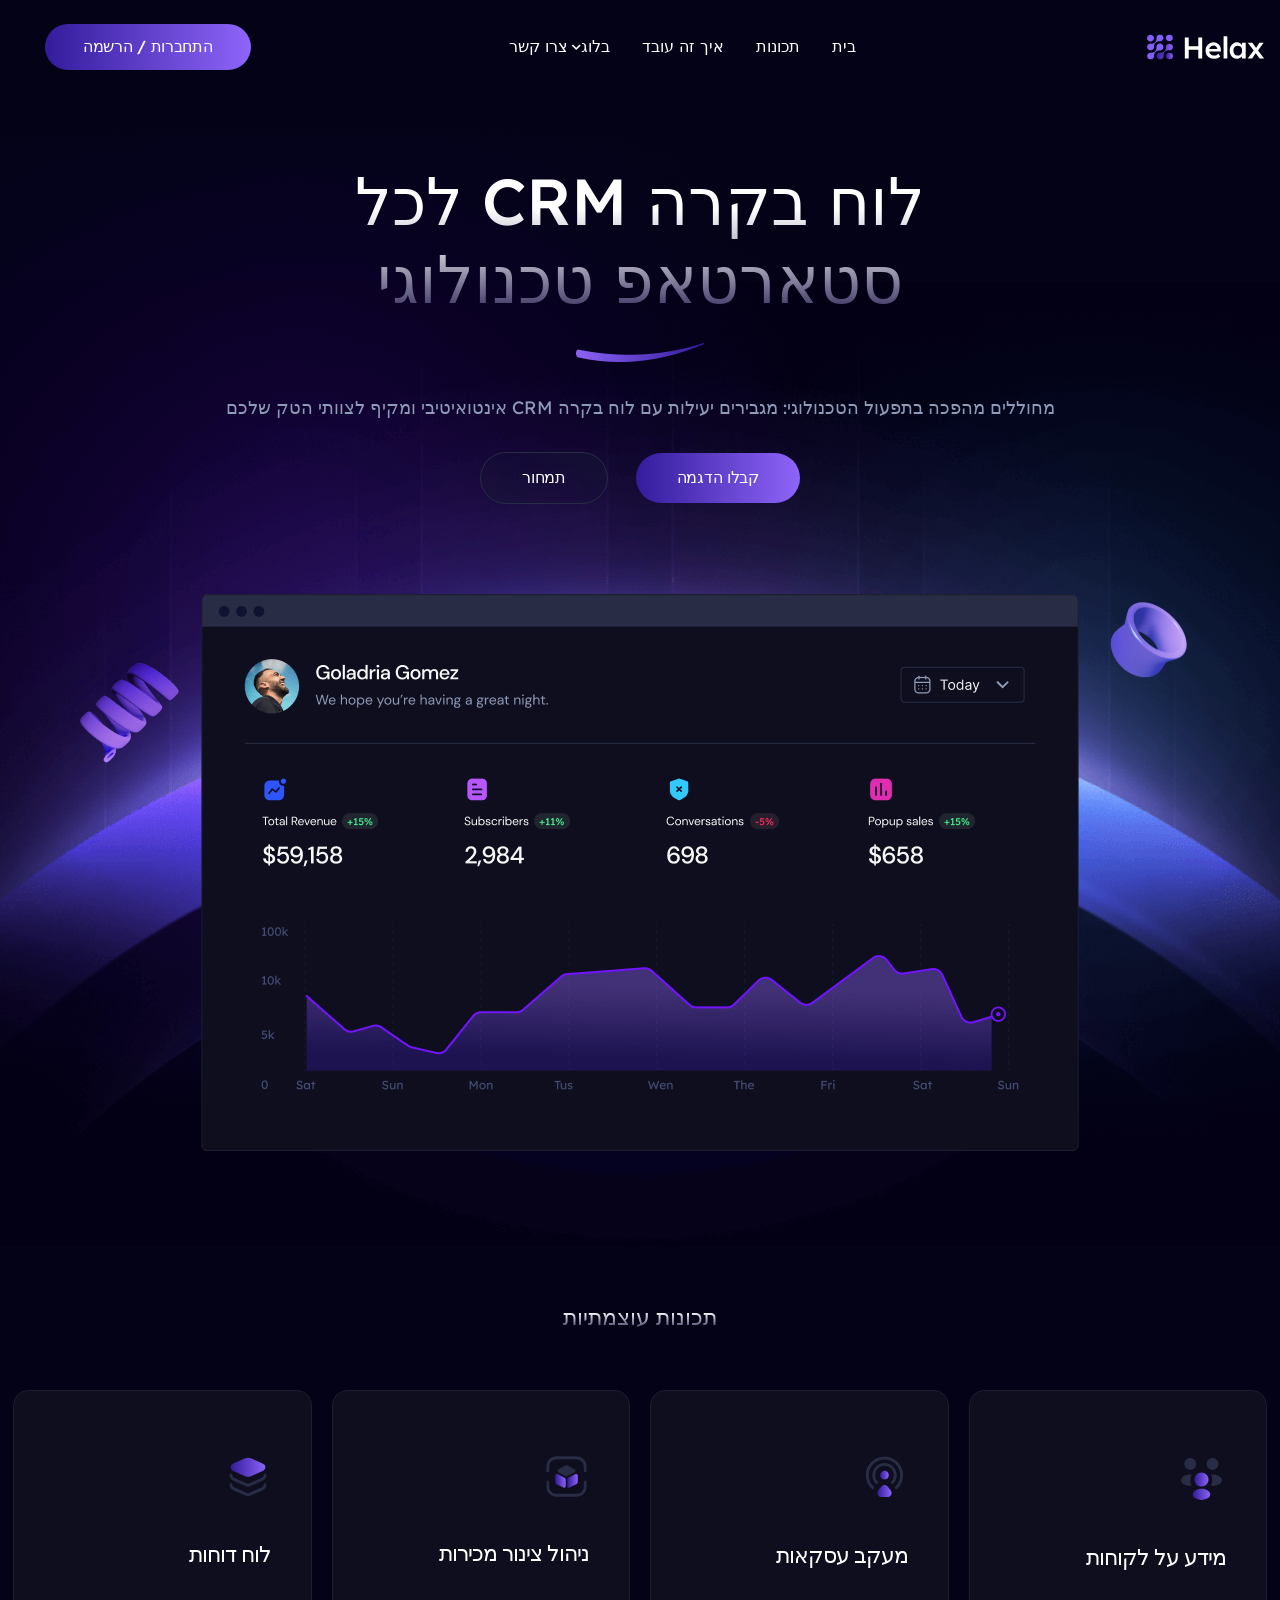
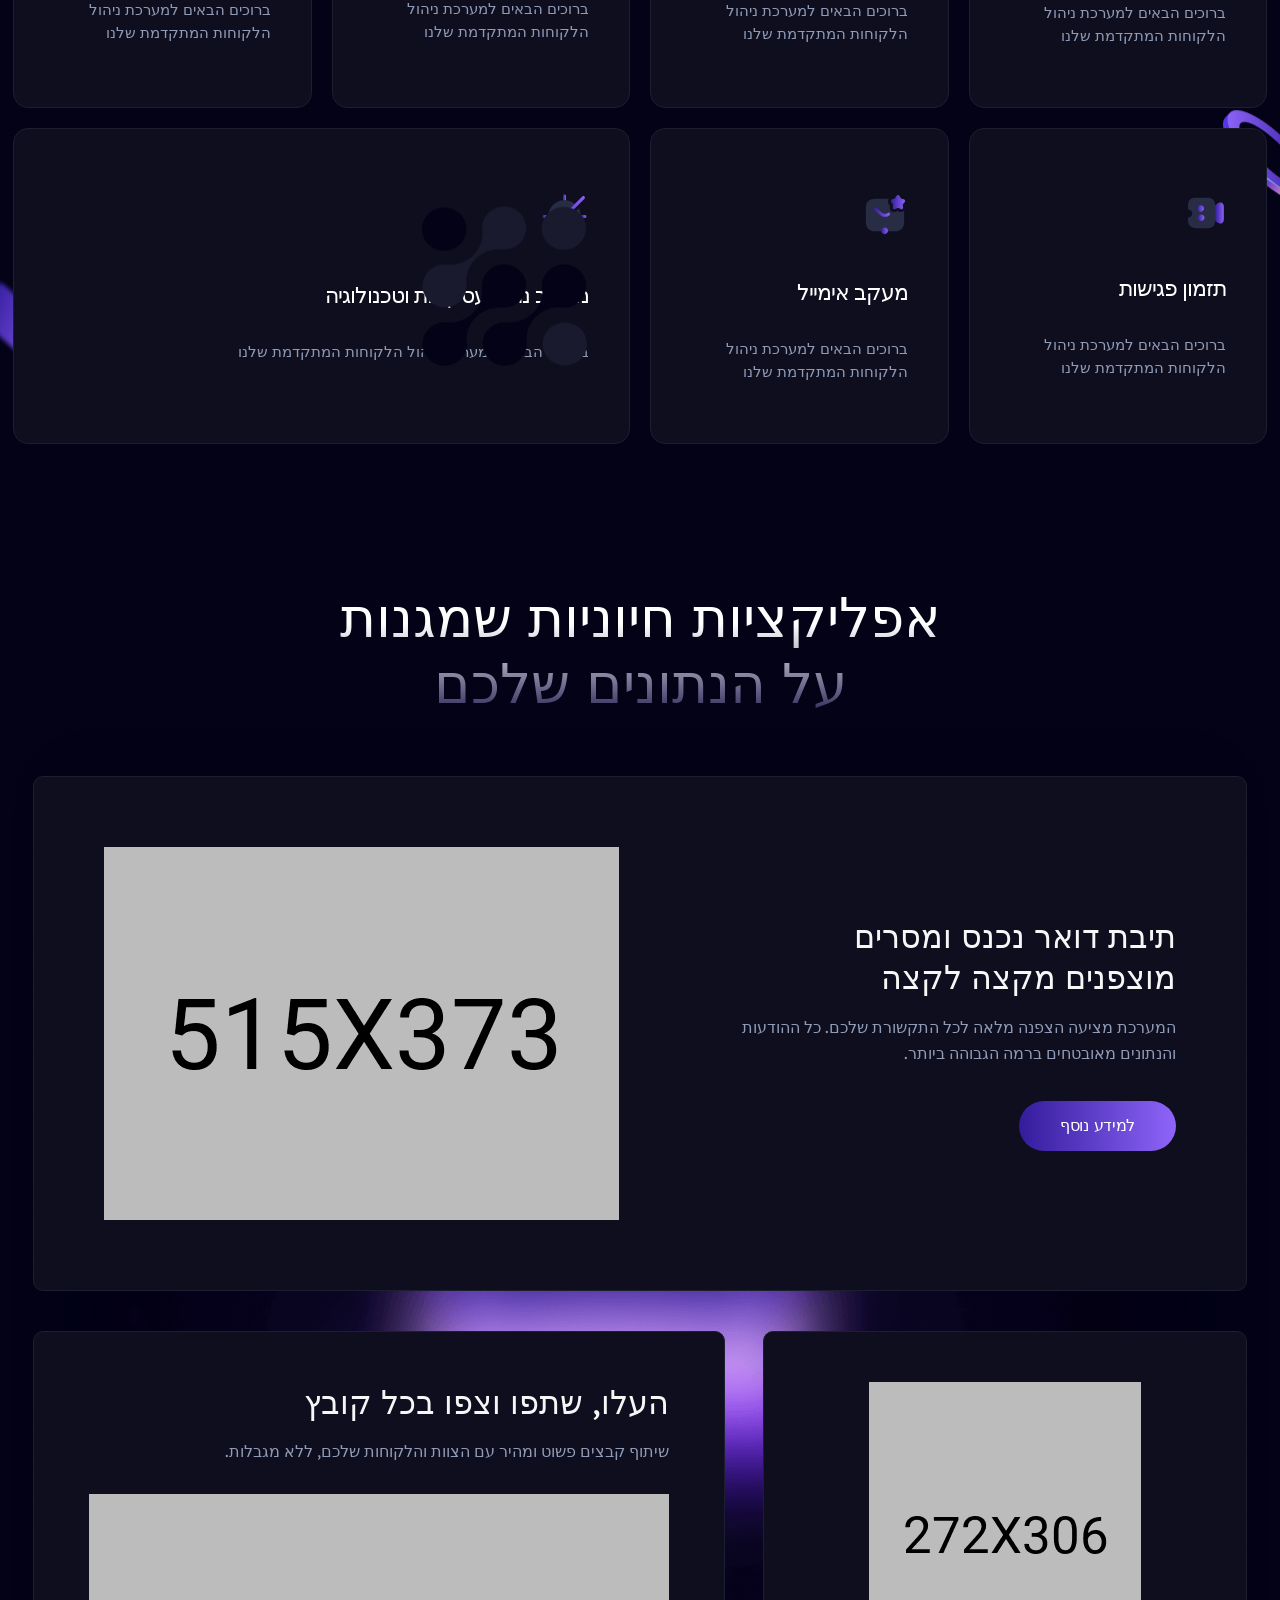
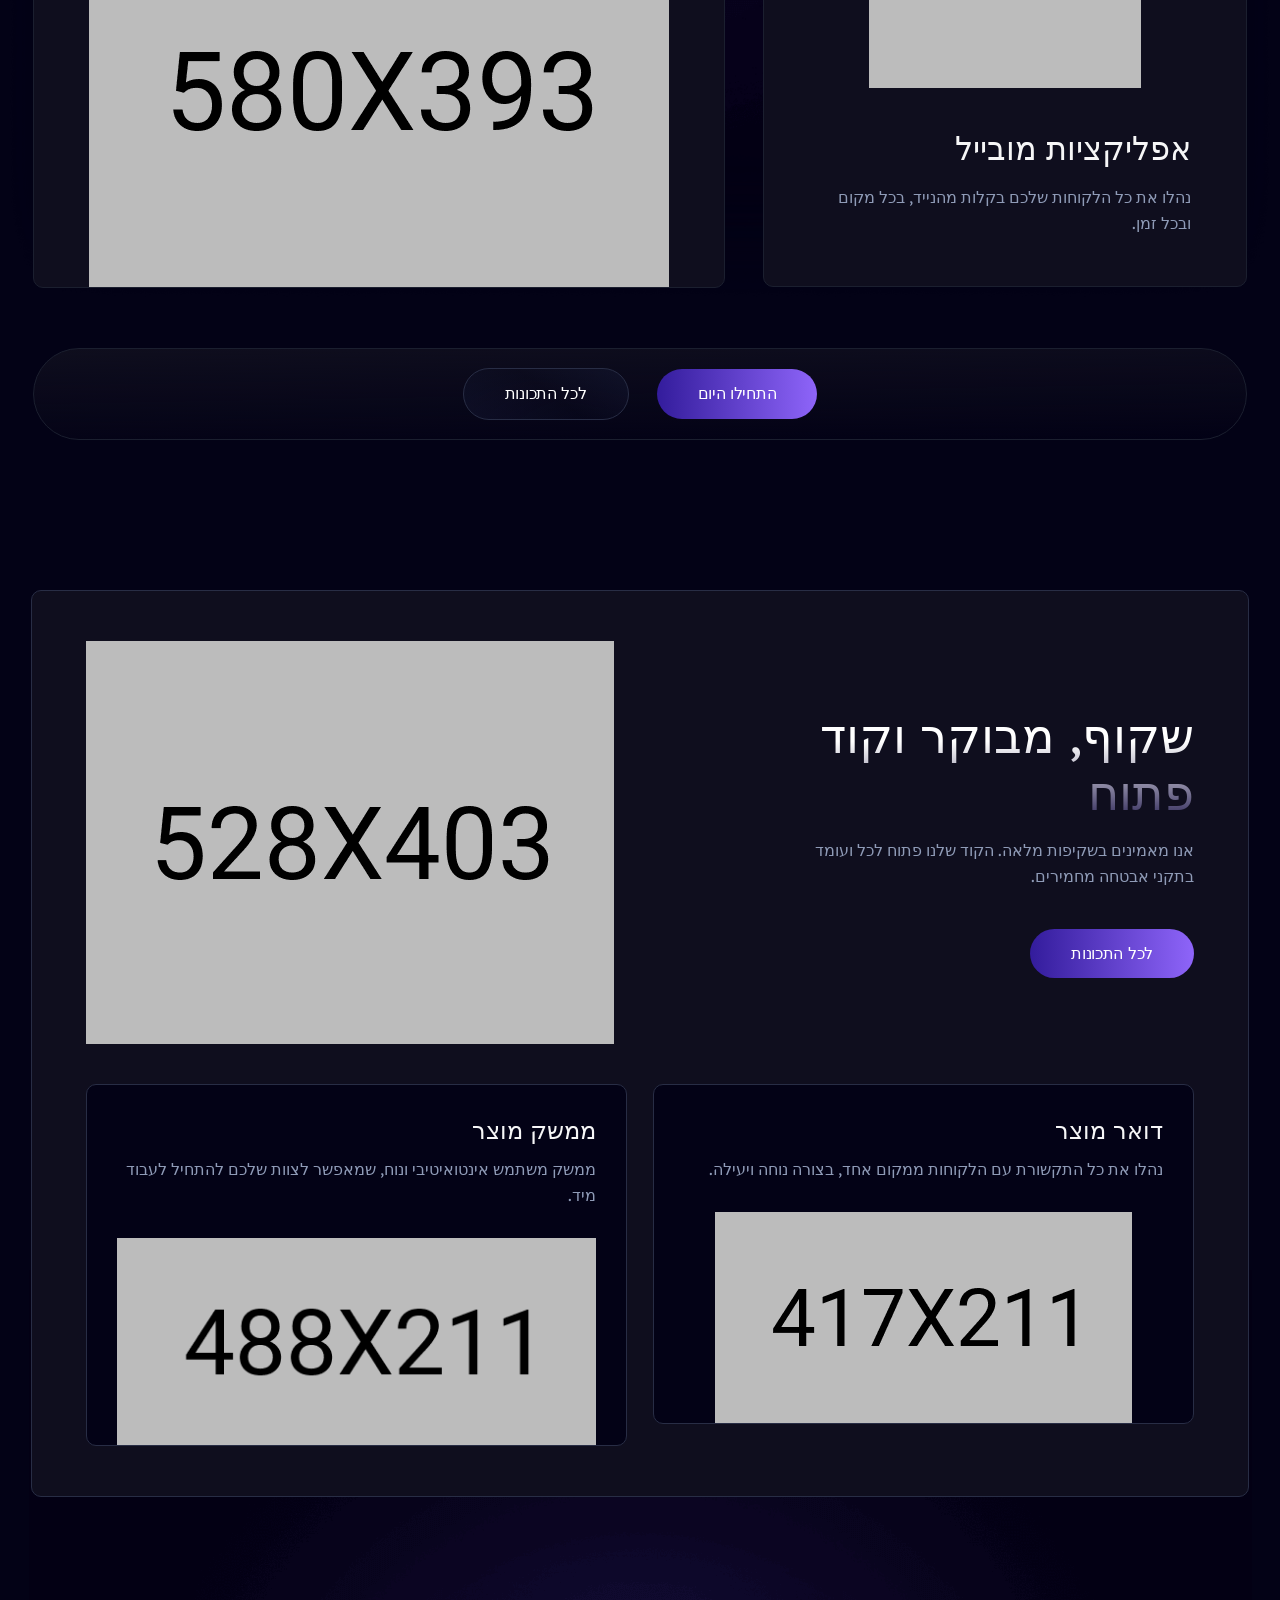
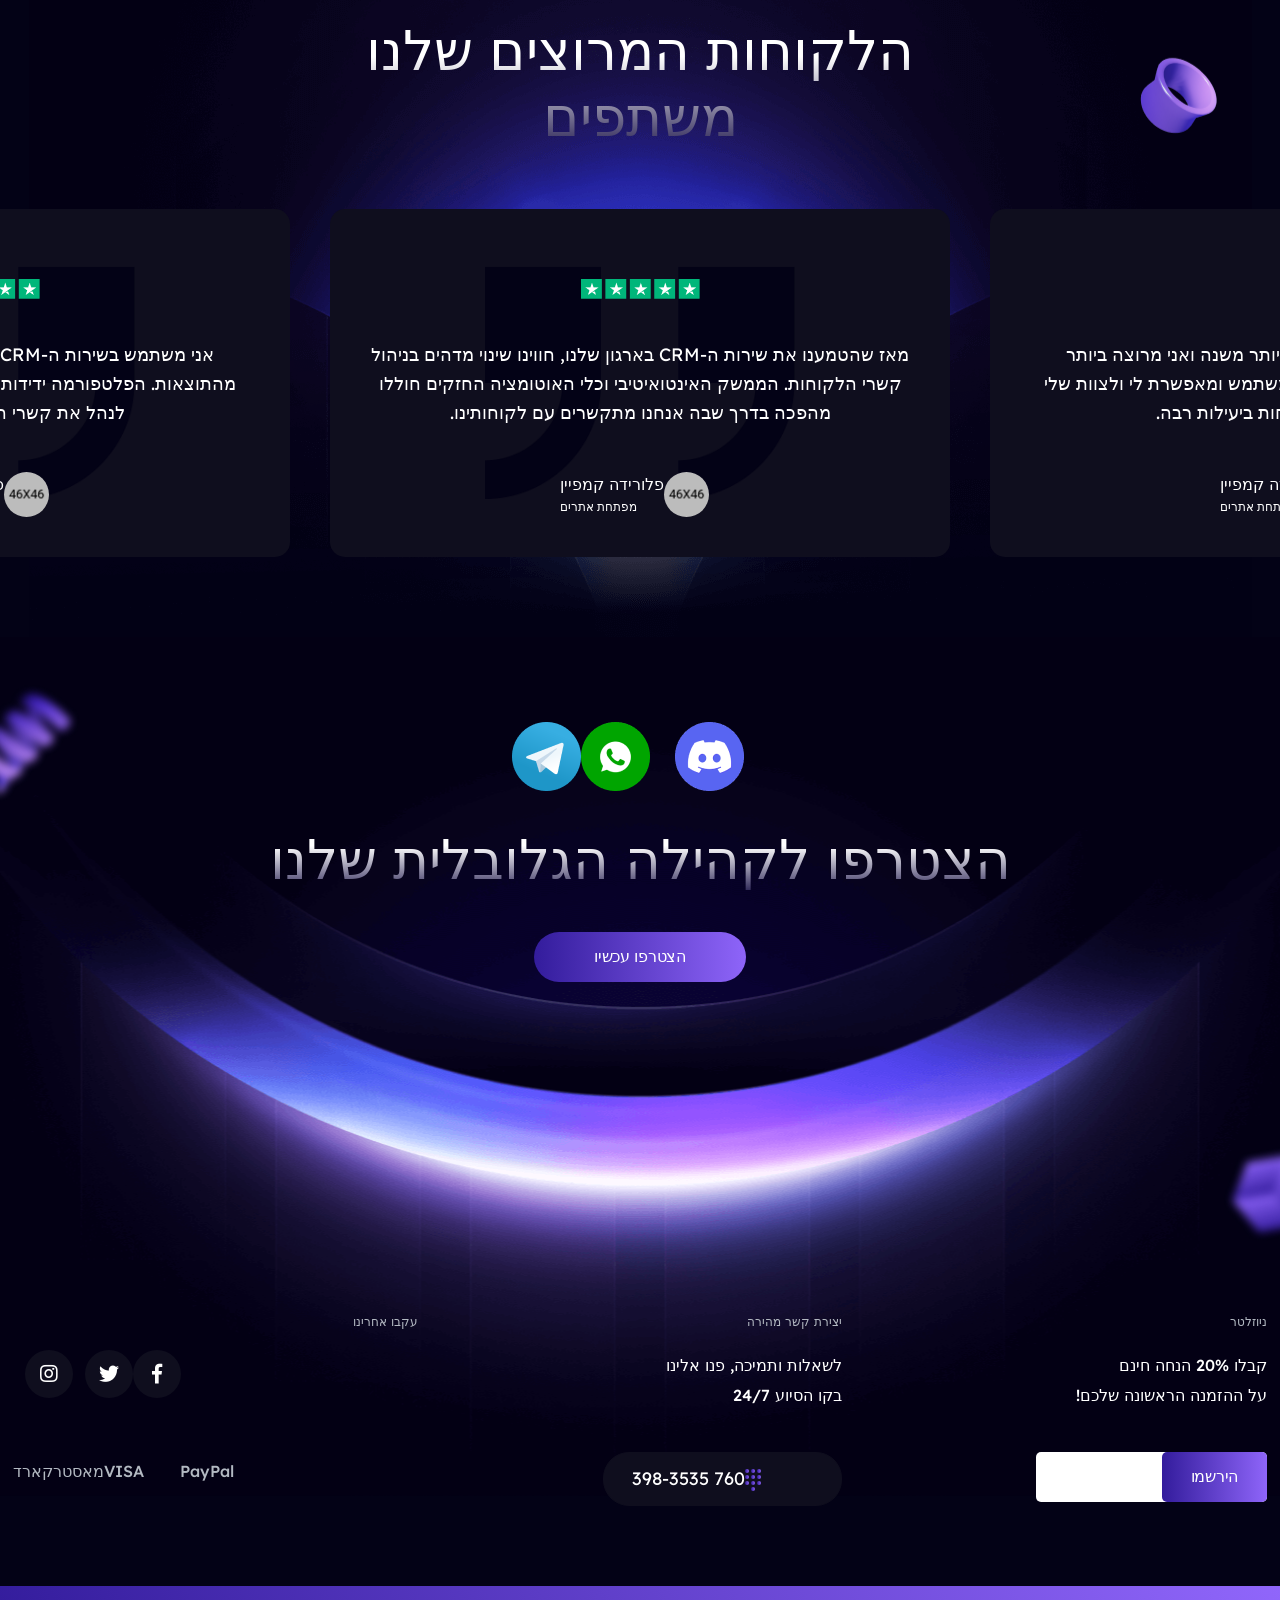
==== commit 3e49017e: "Remove Home dropdown submenu" ====
--- a/Helax/home-2.html
+++ b/Helax/home-2.html
@@ -52,13 +52,7 @@
                         <div class="main-menu__wrap ul_li navbar navbar-expand-lg">
                             <nav class="main-menu collapse navbar-collapse">
                                 <ul>
-                                    <li class="menu-item-has-children active"><a href="index.html">בית</a>
-                                        <ul class="submenu">
-                                            <li><a href="index.html">בית צ'אטבוט</a></li>
-                                            <li class="active"><a href="home-2.html">בית CRM</a></li>
-                                            <li><a href="home-3.html">בית כתיבה</a></li>
-                                        </ul>
-                                    </li>
+                                    <li class="active"><a href="home-2.html">בית</a></li>
                                     <li><a class="scrollspy-btn" href="#feature">תכונות</a></li>
                                     <li><a class="scrollspy-btn" href="#process">איך זה עובד</a></li>
                                     <li class="menu-item-has-children">
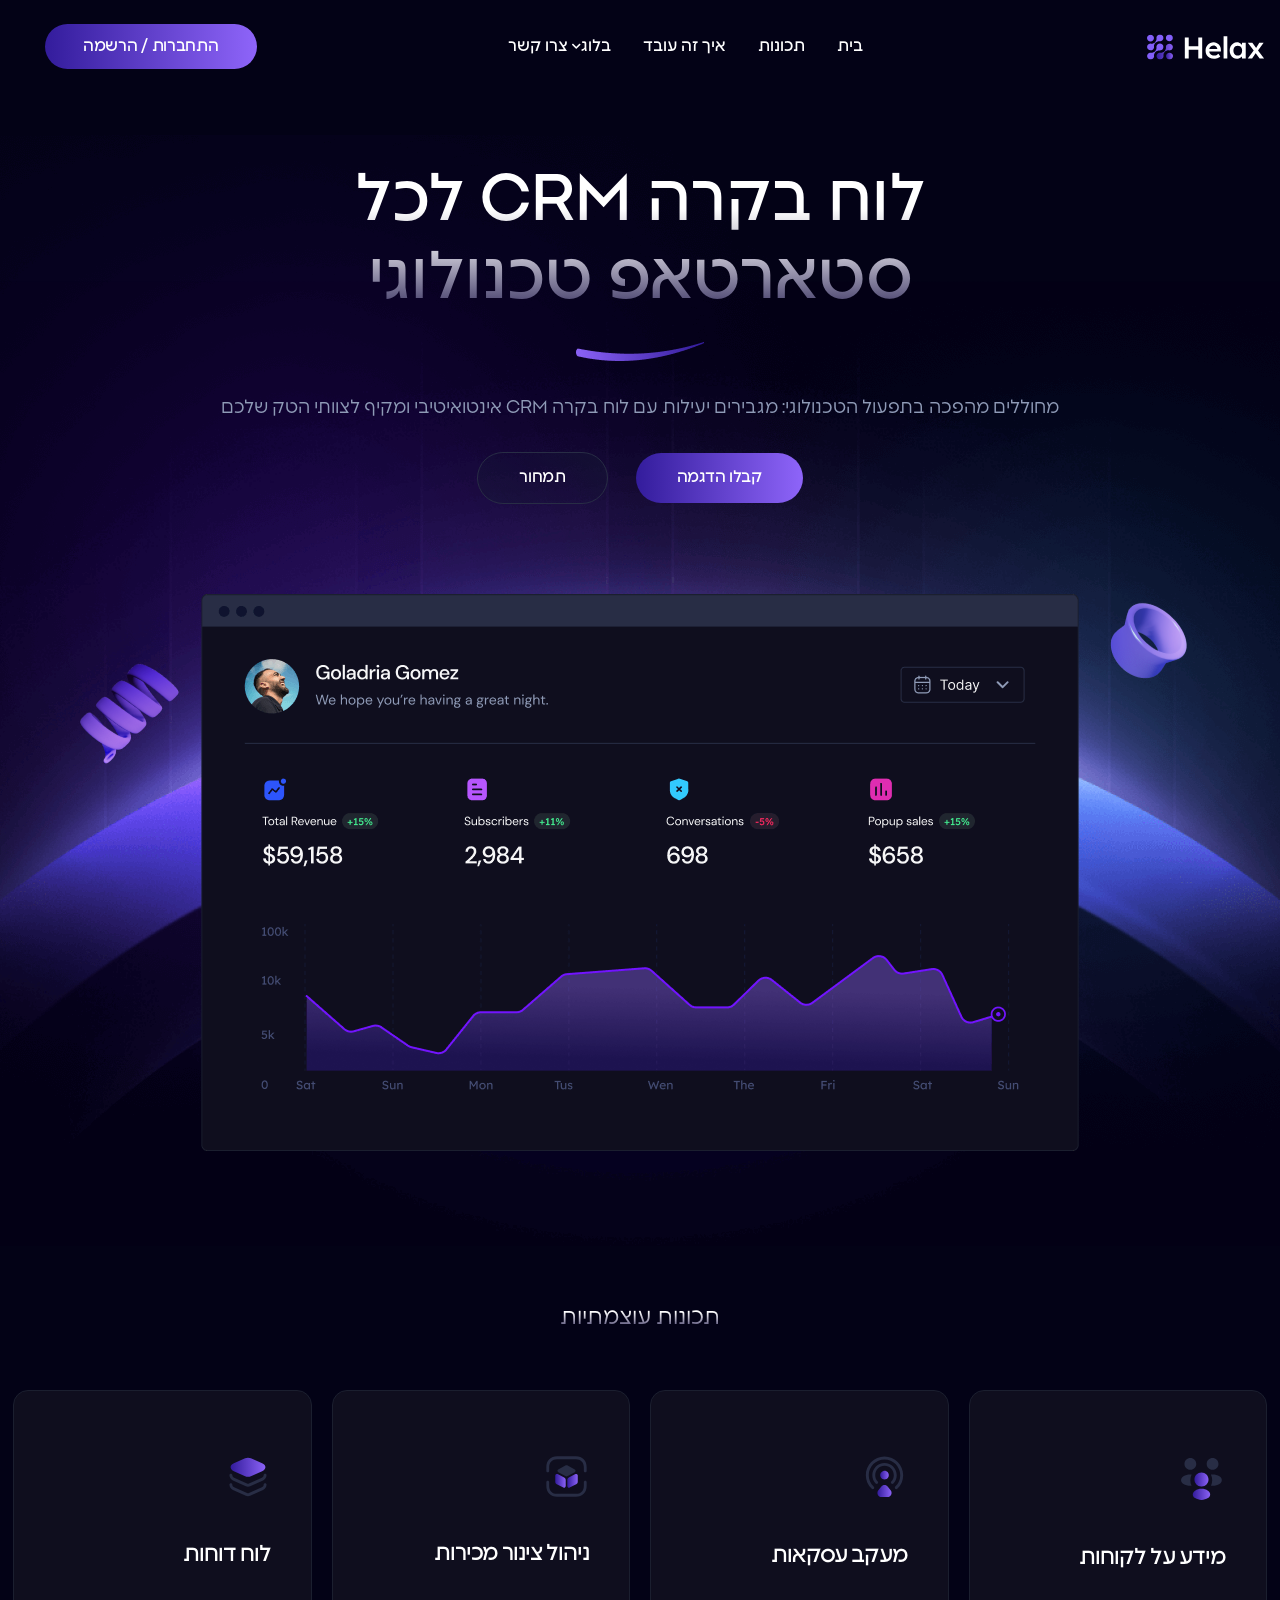
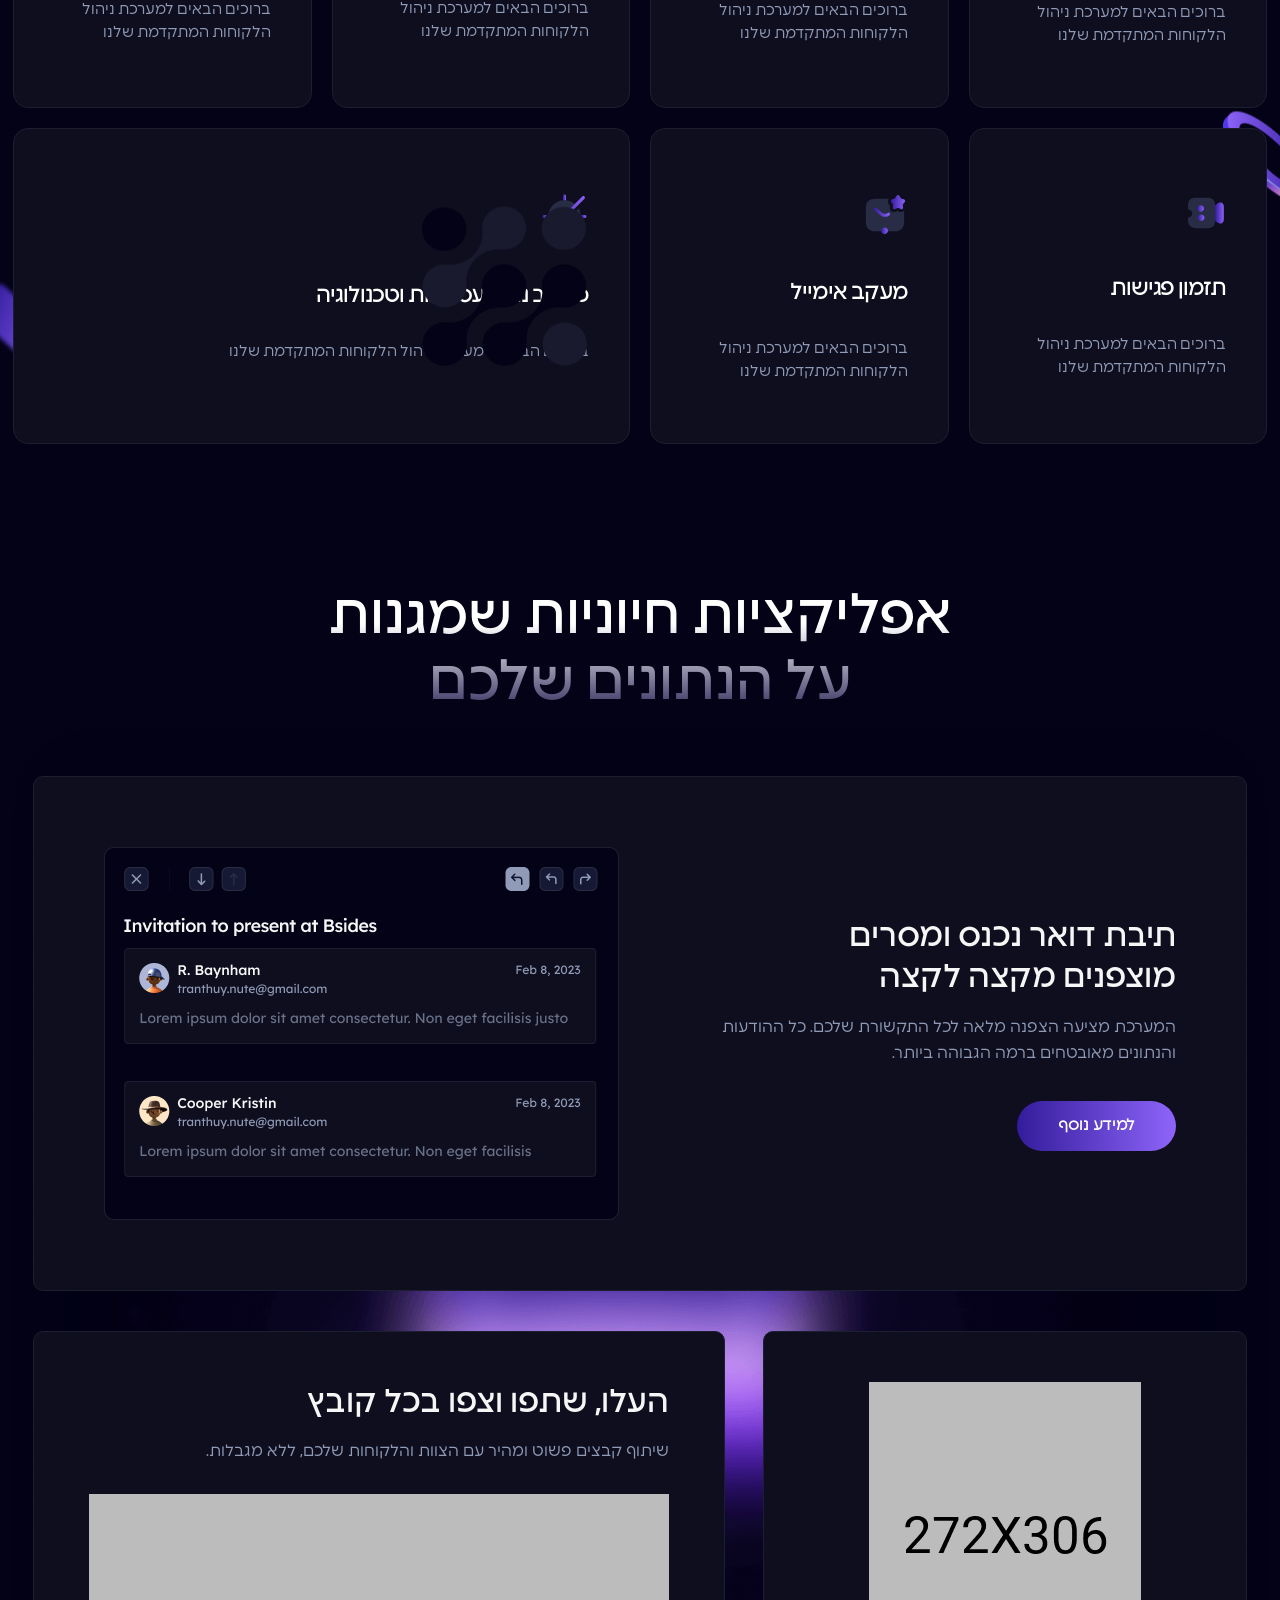
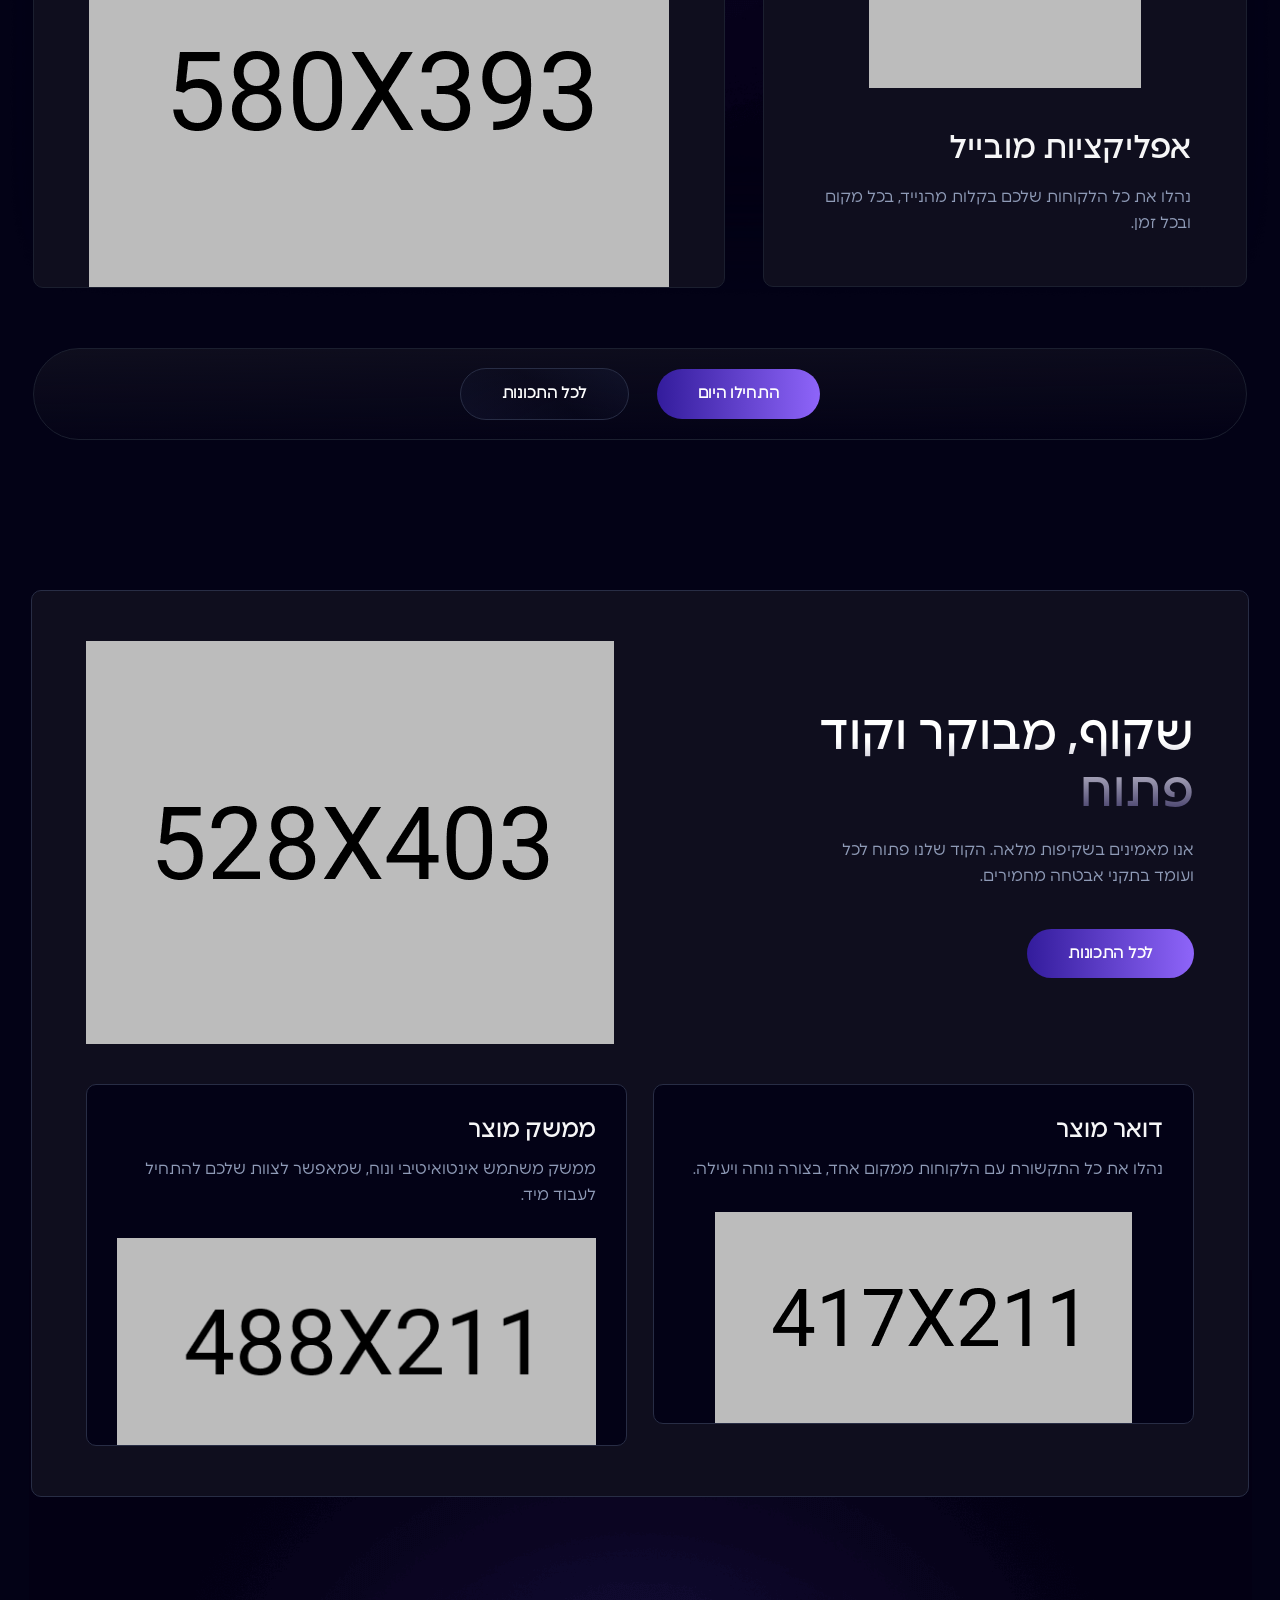
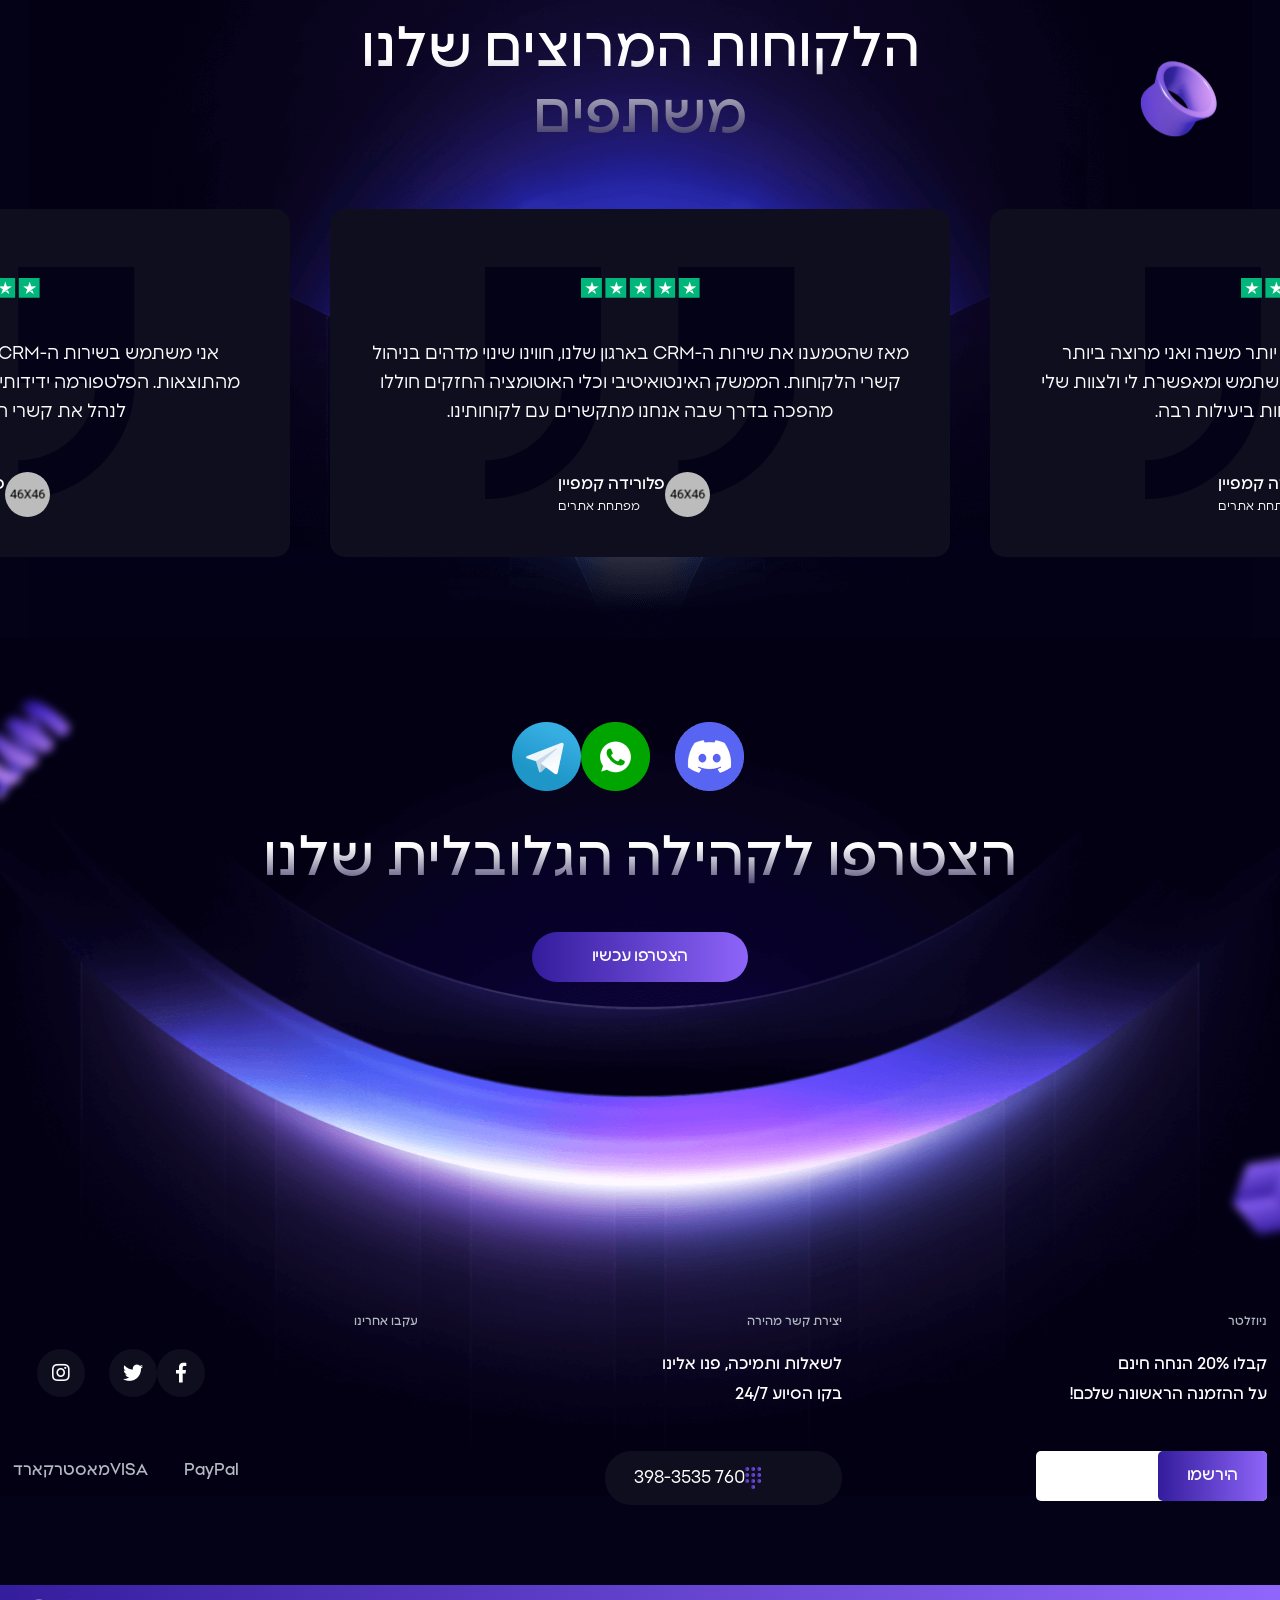
==== commit baea4c8a: "Replace process image with img_01.png" ====
--- a/Helax/home-2.html
+++ b/Helax/home-2.html
@@ -319,7 +319,7 @@
                             </div>
                         </div>
                         <div class="process__ss mt-30">
-                            <img src="assets/img/process/img_01.png" alt="">
+                            <img src="img_01.png" alt="">
                         </div>
                     </div>
                     <div class="row g-38 mt-10">
--- a/Helax/assets/css/main.css
+++ b/Helax/assets/css/main.css
@@ -1,6632 +1,6691 @@
-/*-----------------------------------------------------------------------------------
-
-    Project Name: Helax - Tech Startup Landing Page Html Template
-    Author: XpressBuddy -->> (https://themeforest.net/user/xpressbuddy)
-    Support: wasimmia.info@gmail.com
-    Description: Helax - Tech Startup Landing Page Html Template
-    Developer: Mohammad Wasim Mia -> wasimmia.info@gmail.com
-    Version: 1.0
-
------------------------------------------------------------------------------------
-
-    CSS INDEX
-    ===================
-
-	01. Theme default CSS
-    02. header
-    03. global
-    04. hero
-    05. about
-    06. brand
-    07. feature
-    08. service
-    09. sidebar
-    10. step
-    11. testimonial
-    12. preloader
-    13. backtotop
-    14. cursor
-    15. template
-    16. intergation
-    17. cta
-    18. instagram
-    19. process
-    20. breadcrumb
-    21. blog
-    22. contact
-    23. footer
-    
-
------------------------------------------------------------------------------------*/
-@import url("https://fonts.googleapis.com/css2?family=Lexend+Deca:wght@300;400;500;600;700&display=swap");
-:root {
-  --font-body: 'Lexend Deca', sans-serif;
-  --font-heading: 'Lexend Deca', sans-serif;
-  --gradient-color-from: #99E9A5;
-  --gradient-color-to: #3847EF;
-  --gradient-color-from-2: #331C9C;
-  --gradient-color-to-2: #9066FB;
-  --color-primary: #99E9A5;
-  --color-primary-2: #9066FB;
-  --color-heading: #0F1928;
-  --color-white: #fff;
-  --color-black: #000;
-  --color-default: #575D6B;
-  --color-dark: #0F1928;
-  --color-dark-2: #1F2123;
-  --color-gray: #eeedef; }
-
-/* reset css start */
-html {
-  scroll-behavior: smooth; }
-
-body {
-  padding: 0;
-  margin: 0;
-  font-weight: 400;
-  position: relative;
-  font-family: var(--font-body);
-  font-size: 16px;
-  line-height: 26px;
-  color: var(--color-default);
-  background-color: var(--color-white); }
-
-img {
-  max-width: 100%;
-  height: auto; }
-
-ul {
-  margin: 0px;
-  padding: 0px; }
-
-button {
-  cursor: pointer; }
-
-*:focus {
-  outline: none; }
-
-button {
-  border: none;
-  -webkit-transition: 0.3s;
-  -o-transition: 0.3s;
-  transition: 0.3s; }
-
-button:focus {
-  outline: none; }
-
-a {
-  text-decoration: none;
-  -webkit-transition: 0.3s;
-  -o-transition: 0.3s;
-  transition: 0.3s; }
-  a:hover {
-    color: inherit; }
-
-select {
-  height: 55px;
-  -webkit-appearance: none;
-  -moz-appearance: none;
-  appearance: none;
-  background-position: calc(100% - 10px) 50%;
-  background-repeat: no-repeat;
-  padding-right: 20px;
-  background-color: transparent;
-  border: 0; }
-
-input[type="text"], input[type="password"], input[type="email"], input[type="tel"], form select, textarea {
-  width: 100%;
-  height: 50px;
-  border-radius: 0;
-  padding: 0;
-  border: 0;
-  -webkit-transition: 0.3s;
-  -o-transition: 0.3s;
-  transition: 0.3s;
-  color: var(--color-black);
-  font-weight: 500; }
-
-textarea {
-  height: 100px; }
-
-button {
-  border: 0; }
-
-table {
-  width: 100%; }
-
-p, li, span {
-  margin-bottom: 0; }
-
-/* reset css end */
-/* global css start */
-.nice-select {
-  background-color: transparent;
-  height: 40px !important;
-  line-height: 40px !important;
-  min-height: 40px !important;
-  padding: 0 30px; }
-  .nice-select span {
-    color: var(--color-black); }
-  .nice-select .list {
-    box-shadow: 0.975px 7.94px 21px 0px rgba(239, 239, 239, 0.5); }
-    .nice-select .list li {
-      margin-right: 0 !important; }
-    .nice-select .list .option {
-      color: var(--color-black); }
-      .nice-select .list .option.selected, .nice-select .list .option:hover {
-        border: none !important; }
-
-/* global css end */
-.body_wrap {
-  overflow: hidden; }
-
-.bg_img {
-  background-position: center center;
-  background-size: cover;
-  background-repeat: no-repeat;
-  width: 100%;
-  height: 100%; }
-
-.footer-bg {
-  background-color: #04060A; }
-
-.black-bg {
-  background: var(--color-black); }
-
-.gray-bg {
-  background-color: var(--color-gray); }
-
-.dark-bg {
-  background-color: var(--color-dark-2); }
-
-.bg-deef {
-  background-color: var(--color-deep); }
-
-.white {
-  color: var(--color-white); }
-
-.pos-rel {
-  position: relative; }
-
-.pos-absolute {
-  position: absolute; }
-
-.f-right {
-  float: right; }
-
-.border-effect a, .border-effect-2 a {
-  display: inline !important;
-  width: 100%;
-  background-repeat: no-repeat;
-  background-position-y: -2px;
-  background-image: linear-gradient(transparent calc(100% - 2px), currentColor 1px);
-  -webkit-transition: 0.6s cubic-bezier(0.215, 0.61, 0.355, 1);
-  -o-transition: 0.6s cubic-bezier(0.215, 0.61, 0.355, 1);
-  transition: 0.6s cubic-bezier(0.215, 0.61, 0.355, 1);
-  background-size: 0 100%;
-  -webkit-backface-visibility: hidden;
-  backface-visibility: hidden; }
-  .border-effect a:hover, .border-effect-2 a:hover {
-    background-size: 100% 100%;
-    color: inherit; }
-
-.border-effect-2 a {
-  background-image: linear-gradient(transparent calc(100% - 1px), currentColor 1px); }
-
-.btn-video {
-  width: 55px;
-  height: 55px;
-  border-radius: 50%;
-  -webkit-border-radius: 50%;
-  -moz-border-radius: 50%;
-  -ms-border-radius: 50%;
-  -o-border-radius: 50%;
-  display: flex;
-  align-items: center;
-  justify-content: center;
-  color: var(--color-white);
-  position: relative; }
-  .btn-video:hover {
-    color: var(--color-white); }
-
-.btn-video::before {
-  content: "";
-  position: absolute;
-  z-index: 0;
-  left: 0;
-  top: 0;
-  display: block;
-  width: 100%;
-  height: 100%;
-  /* background-color: rgba(15,103,246,.63); */
-  border-radius: 50%;
-  animation: pulse-border 1500ms ease-out infinite;
-  -webkit-animation: pulse-border 1500ms ease-out infinite;
-  z-index: -2; }
-
-.border_effect a {
-  display: inline !important;
-  width: 100%;
-  background-repeat: no-repeat;
-  background-position-y: -2px;
-  background-image: linear-gradient(transparent calc(100% - 2px), currentColor 1px);
-  transition: 0.6s cubic-bezier(0.215, 0.61, 0.355, 1);
-  background-size: 0 100%;
-  -webkit-backface-visibility: hidden;
-  backface-visibility: hidden; }
-  .border_effect a:hover {
-    background-size: 100% 100%;
-    color: inherit; }
-
-@media (max-width: 991px) {
-  .tx-col-md-6 {
-    width: 50%; } }
-@media (max-width: 767px) {
-  .tx-col-md-6 {
-    width: 100%; } }
-
-.tx-close {
-  background: rgba(0, 0, 0, 0.04);
-  border: 9px solid transparent;
-  color: #777;
-  width: 36px;
-  height: 36px;
-  display: inline-flex;
-  justify-content: center;
-  align-items: center;
-  cursor: pointer;
-  position: relative; }
-  .tx-close::before, .tx-close::after {
-    content: '';
-    position: absolute;
-    height: 2px;
-    width: 100%;
-    top: 50%;
-    left: 0;
-    margin-top: -1px;
-    transform-origin: 50% 50%;
-    -webkit-transition: all 0.25s cubic-bezier(0.645, 0.045, 0.355, 1);
-    -khtml-transition: all 0.25s cubic-bezier(0.645, 0.045, 0.355, 1);
-    -moz-transition: all 0.25s cubic-bezier(0.645, 0.045, 0.355, 1);
-    -ms-transition: all 0.25s cubic-bezier(0.645, 0.045, 0.355, 1);
-    -o-transition: all 0.25s cubic-bezier(0.645, 0.045, 0.355, 1);
-    transition: all 0.25s cubic-bezier(0.645, 0.045, 0.355, 1);
-    background-color: #1b1b1b; }
-  .tx-close::before {
-    -webkit-transform: rotate(45deg);
-    -khtml-transform: rotate(45deg);
-    -moz-transform: rotate(45deg);
-    -ms-transform: rotate(45deg);
-    -o-transform: rotate(45deg);
-    transform: rotate(45deg); }
-  .tx-close::after {
-    -webkit-transform: rotate(-45deg);
-    -khtml-transform: rotate(-45deg);
-    -moz-transform: rotate(-45deg);
-    -ms-transform: rotate(-45deg);
-    -o-transform: rotate(-45deg);
-    transform: rotate(-45deg); }
-  .tx-close:hover::before, .tx-close:hover::after {
-    -webkit-transform: rotate(0);
-    -khtml-transform: rotate(0);
-    -moz-transform: rotate(0);
-    -ms-transform: rotate(0);
-    -o-transform: rotate(0);
-    transform: rotate(0); }
-
-/* order & unorder list reset - start */
-.ul_li, .ul_li_right, .ul_li_center, .ul_li_between {
-  margin: 0px;
-  padding: 0px;
-  display: flex;
-  flex-wrap: wrap;
-  align-items: center; }
-
-.ul_li > li, .ul_li_right > li, .ul_li_center > li, .ul_li_between > li {
-  float: left;
-  list-style: none;
-  display: inline-block; }
-
-.ul_li {
-  justify-content: flex-start; }
-
-.ul_li_center {
-  justify-content: center; }
-
-.ul_li_right {
-  justify-content: flex-end; }
-
-.ul_li_between {
-  justify-content: space-between; }
-
-.ul_li_block {
-  margin: 0px;
-  padding: 0px;
-  display: block; }
-
-.ul_li_block > li {
-  display: block;
-  list-style: none; }
-
-.flex-1 {
-  flex: 1; }
-
-.color-black {
-  color: var(--color-black); }
-
-.pagination_wrap ul {
-  display: flex;
-  flex-wrap: wrap;
-  justify-content: center;
-  margin: -5px;
-  list-style: none; }
-  .pagination_wrap ul li {
-    padding: 5px; }
-    .pagination_wrap ul li a {
-      height: 50px;
-      width: 50px;
-      line-height: 50px;
-      text-align: center;
-      font-size: 16px;
-      font-weight: 500;
-      color: #8A879F;
-      border: 1px solid #EAEAEA;
-      display: inline-block;
-      -webkit-transition: all 0.3s ease-out 0s;
-      -o-transition: all 0.3s ease-out 0s;
-      transition: all 0.3s ease-out 0s;
-      z-index: 1;
-      border-radius: 50%;
-      -webkit-border-radius: 50%;
-      -moz-border-radius: 50%;
-      -ms-border-radius: 50%;
-      -o-border-radius: 50%;
-      overflow: hidden;
-      background-color: #F9F9F9; }
-      .pagination_wrap ul li a.current_page, .pagination_wrap ul li a:hover {
-        color: var(--color-white);
-        background-color: #1B1819;
-        border-color: #1B1819; }
-
-.mr-none-60 {
-  margin-right: -60px; }
-
-.ml-none-60 {
-  margin-left: -60px; }
-
-.pb-8 {
-  padding-bottom: 8px; }
-
-/*--
-    - Margin & Padding
------------------------------------------*/
-/*-- Margin Top --*/
-.mt-none-5 {
-  margin-top: -5px; }
-
-.mt-none-10 {
-  margin-top: -10px; }
-
-.mt-none-15 {
-  margin-top: -15px; }
-
-.mt-none-20 {
-  margin-top: -20px; }
-
-.mt-none-25 {
-  margin-top: -25px; }
-
-.mt-none-30 {
-  margin-top: -30px; }
-
-.mt-none-35 {
-  margin-top: -35px; }
-
-.mt-none-40 {
-  margin-top: -40px; }
-
-.mt-none-45 {
-  margin-top: -45px; }
-
-.mt-none-50 {
-  margin-top: -50px; }
-
-.mt-none-55 {
-  margin-top: -55px; }
-
-.mt-none-60 {
-  margin-top: -60px; }
-
-.mt-none-65 {
-  margin-top: -65px; }
-
-.mt-none-70 {
-  margin-top: -70px; }
-
-.mt-none-75 {
-  margin-top: -75px; }
-
-.mt-none-80 {
-  margin-top: -80px; }
-
-.mt-none-85 {
-  margin-top: -85px; }
-
-.mt-none-90 {
-  margin-top: -90px; }
-
-.mt-none-95 {
-  margin-top: -95px; }
-
-.mt-none-100 {
-  margin-top: -100px; }
-
-/*-- Margin Top --*/
-.mt-5 {
-  margin-top: 5px; }
-
-.mt-10 {
-  margin-top: 10px; }
-
-.mt-15 {
-  margin-top: 15px; }
-
-.mt-20 {
-  margin-top: 20px; }
-
-.mt-25 {
-  margin-top: 25px; }
-
-.mt-30 {
-  margin-top: 30px; }
-
-.mt-35 {
-  margin-top: 35px; }
-
-.mt-40 {
-  margin-top: 40px; }
-
-.mt-45 {
-  margin-top: 45px; }
-
-.mt-50 {
-  margin-top: 50px; }
-
-.mt-55 {
-  margin-top: 55px; }
-
-.mt-60 {
-  margin-top: 60px; }
-
-.mt-65 {
-  margin-top: 65px; }
-
-.mt-70 {
-  margin-top: 70px; }
-
-.mt-75 {
-  margin-top: 75px; }
-
-.mt-80 {
-  margin-top: 80px; }
-
-.mt-85 {
-  margin-top: 85px; }
-
-.mt-90 {
-  margin-top: 90px; }
-
-.mt-95 {
-  margin-top: 95px; }
-
-.mt-100 {
-  margin-top: 100px; }
-
-.mt-105 {
-  margin-top: 105px; }
-
-.mt-110 {
-  margin-top: 110px; }
-
-.mt-115 {
-  margin-top: 115px; }
-
-.mt-120 {
-  margin-top: 120px; }
-
-.mt-125 {
-  margin-top: 125px; }
-
-.mt-130 {
-  margin-top: 130px; }
-
-.mt-135 {
-  margin-top: 135px; }
-
-.mt-140 {
-  margin-top: 140px; }
-
-.mt-145 {
-  margin-top: 145px; }
-
-.mt-150 {
-  margin-top: 150px; }
-
-.mt-155 {
-  margin-top: 155px; }
-
-.mt-160 {
-  margin-top: 160px; }
-
-.mt-165 {
-  margin-top: 165px; }
-
-.mt-170 {
-  margin-top: 170px; }
-
-.mt-175 {
-  margin-top: 175px; }
-
-.mt-180 {
-  margin-top: 180px; }
-
-.mt-185 {
-  margin-top: 185px; }
-
-.mt-190 {
-  margin-top: 190px; }
-
-.mt-195 {
-  margin-top: 195px; }
-
-.mt-200 {
-  margin-top: 200px; }
-
-/*-- Margin Bottom --*/
-.mb-5 {
-  margin-bottom: 5px; }
-
-.mb-10 {
-  margin-bottom: 10px; }
-
-.mb-15 {
-  margin-bottom: 15px; }
-
-.mb-20 {
-  margin-bottom: 20px; }
-
-.mb-25 {
-  margin-bottom: 25px; }
-
-.mb-30 {
-  margin-bottom: 30px; }
-
-.mb-35 {
-  margin-bottom: 35px; }
-
-.mb-40 {
-  margin-bottom: 40px; }
-
-.mb-45 {
-  margin-bottom: 45px; }
-
-.mb-50 {
-  margin-bottom: 50px; }
-
-.mb-55 {
-  margin-bottom: 55px; }
-
-.mb-60 {
-  margin-bottom: 60px; }
-
-.mb-65 {
-  margin-bottom: 65px; }
-
-.mb-70 {
-  margin-bottom: 70px; }
-
-.mb-75 {
-  margin-bottom: 75px; }
-
-.mb-80 {
-  margin-bottom: 80px; }
-
-.mb-85 {
-  margin-bottom: 85px; }
-
-.mb-90 {
-  margin-bottom: 90px; }
-
-.mb-95 {
-  margin-bottom: 95px; }
-
-.mb-100 {
-  margin-bottom: 100px; }
-
-.mb-105 {
-  margin-bottom: 105px; }
-
-.mb-110 {
-  margin-bottom: 110px; }
-
-.mb-115 {
-  margin-bottom: 115px; }
-
-.mb-120 {
-  margin-bottom: 120px; }
-
-.mb-125 {
-  margin-bottom: 125px; }
-
-.mb-130 {
-  margin-bottom: 130px; }
-
-.mb-135 {
-  margin-bottom: 135px; }
-
-.mb-140 {
-  margin-bottom: 140px; }
-
-.mb-145 {
-  margin-bottom: 145px; }
-
-.mb-150 {
-  margin-bottom: 150px; }
-
-.mb-155 {
-  margin-bottom: 155px; }
-
-.mb-160 {
-  margin-bottom: 160px; }
-
-.mb-165 {
-  margin-bottom: 165px; }
-
-.mb-170 {
-  margin-bottom: 170px; }
-
-.mb-175 {
-  margin-bottom: 175px; }
-
-.mb-180 {
-  margin-bottom: 180px; }
-
-.mb-185 {
-  margin-bottom: 185px; }
-
-.mb-190 {
-  margin-bottom: 190px; }
-
-.mb-195 {
-  margin-bottom: 195px; }
-
-.mb-200 {
-  margin-bottom: 200px; }
-
-/*-- Margin Left --*/
-.ml-5 {
-  margin-left: 5px; }
-
-.ml-10 {
-  margin-left: 10px; }
-
-.ml-15 {
-  margin-left: 15px; }
-
-.ml-20 {
-  margin-left: 20px; }
-
-.ml-25 {
-  margin-left: 25px; }
-
-.ml-30 {
-  margin-left: 30px; }
-
-.ml-35 {
-  margin-left: 35px; }
-
-.ml-40 {
-  margin-left: 40px; }
-
-.ml-45 {
-  margin-left: 45px; }
-
-.ml-50 {
-  margin-left: 50px; }
-
-.ml-55 {
-  margin-left: 55px; }
-
-.ml-60 {
-  margin-left: 60px; }
-
-.ml-65 {
-  margin-left: 65px; }
-
-.ml-70 {
-  margin-left: 70px; }
-
-.ml-75 {
-  margin-left: 75px; }
-
-.ml-80 {
-  margin-left: 80px; }
-
-.ml-85 {
-  margin-left: 85px; }
-
-.ml-90 {
-  margin-left: 90px; }
-
-.ml-95 {
-  margin-left: 95px; }
-
-.ml-100 {
-  margin-left: 100px; }
-
-.ml-105 {
-  margin-left: 105px; }
-
-.ml-110 {
-  margin-left: 110px; }
-
-.ml-115 {
-  margin-left: 115px; }
-
-.ml-120 {
-  margin-left: 120px; }
-
-.ml-125 {
-  margin-left: 125px; }
-
-.ml-130 {
-  margin-left: 130px; }
-
-.ml-135 {
-  margin-left: 135px; }
-
-.ml-140 {
-  margin-left: 140px; }
-
-.ml-145 {
-  margin-left: 145px; }
-
-.ml-150 {
-  margin-left: 150px; }
-
-.ml-155 {
-  margin-left: 155px; }
-
-.ml-160 {
-  margin-left: 160px; }
-
-.ml-165 {
-  margin-left: 165px; }
-
-.ml-170 {
-  margin-left: 170px; }
-
-.ml-175 {
-  margin-left: 175px; }
-
-.ml-180 {
-  margin-left: 180px; }
-
-.ml-185 {
-  margin-left: 185px; }
-
-.ml-190 {
-  margin-left: 190px; }
-
-.ml-195 {
-  margin-left: 195px; }
-
-.ml-200 {
-  margin-left: 200px; }
-
-/*-- Margin Right --*/
-.mr-5 {
-  margin-right: 5px; }
-
-.mr-10 {
-  margin-right: 10px; }
-
-.mr-15 {
-  margin-right: 15px; }
-
-.mr-20 {
-  margin-right: 20px; }
-
-.mr-25 {
-  margin-right: 25px; }
-
-.mr-30 {
-  margin-right: 30px; }
-
-.mr-35 {
-  margin-right: 35px; }
-
-.mr-40 {
-  margin-right: 40px; }
-
-.mr-45 {
-  margin-right: 45px; }
-
-.mr-50 {
-  margin-right: 50px; }
-
-.mr-55 {
-  margin-right: 55px; }
-
-.mr-60 {
-  margin-right: 60px; }
-
-.mr-65 {
-  margin-right: 65px; }
-
-.mr-70 {
-  margin-right: 70px; }
-
-.mr-75 {
-  margin-right: 75px; }
-
-.mr-80 {
-  margin-right: 80px; }
-
-.mr-85 {
-  margin-right: 85px; }
-
-.mr-90 {
-  margin-right: 90px; }
-
-.mr-95 {
-  margin-right: 95px; }
-
-.mr-100 {
-  margin-right: 100px; }
-
-.mr-105 {
-  margin-right: 105px; }
-
-.mr-110 {
-  margin-right: 110px; }
-
-.mr-115 {
-  margin-right: 115px; }
-
-.mr-120 {
-  margin-right: 120px; }
-
-.mr-125 {
-  margin-right: 125px; }
-
-.mr-130 {
-  margin-right: 130px; }
-
-.mr-135 {
-  margin-right: 135px; }
-
-.mr-140 {
-  margin-right: 140px; }
-
-.mr-145 {
-  margin-right: 145px; }
-
-.mr-150 {
-  margin-right: 150px; }
-
-.mr-155 {
-  margin-right: 155px; }
-
-.mr-160 {
-  margin-right: 160px; }
-
-.mr-165 {
-  margin-right: 165px; }
-
-.mr-170 {
-  margin-right: 170px; }
-
-.mr-175 {
-  margin-right: 175px; }
-
-.mr-180 {
-  margin-right: 180px; }
-
-.mr-185 {
-  margin-right: 185px; }
-
-.mr-190 {
-  margin-right: 190px; }
-
-.mr-195 {
-  margin-right: 195px; }
-
-.mr-200 {
-  margin-right: 200px; }
-
-/*-- Padding Top --*/
-.pt-5 {
-  padding-top: 5px; }
-
-.pt-10 {
-  padding-top: 10px; }
-
-.pt-15 {
-  padding-top: 15px; }
-
-.pt-20 {
-  padding-top: 20px; }
-
-.pt-25 {
-  padding-top: 25px; }
-
-.pt-30 {
-  padding-top: 30px; }
-
-.pt-35 {
-  padding-top: 35px; }
-
-.pt-40 {
-  padding-top: 40px; }
-
-.pt-45 {
-  padding-top: 45px; }
-
-.pt-50 {
-  padding-top: 50px; }
-
-.pt-55 {
-  padding-top: 55px; }
-
-.pt-60 {
-  padding-top: 60px; }
-
-.pt-65 {
-  padding-top: 65px; }
-
-.pt-70 {
-  padding-top: 70px; }
-
-.pt-75 {
-  padding-top: 75px; }
-
-.pt-80 {
-  padding-top: 80px; }
-
-.pt-85 {
-  padding-top: 85px; }
-
-.pt-90 {
-  padding-top: 90px; }
-
-.pt-95 {
-  padding-top: 95px; }
-
-.pt-100 {
-  padding-top: 100px; }
-
-.pt-105 {
-  padding-top: 105px; }
-
-.pt-110 {
-  padding-top: 110px; }
-
-.pt-115 {
-  padding-top: 115px; }
-
-.pt-120 {
-  padding-top: 120px; }
-
-.pt-125 {
-  padding-top: 125px; }
-
-.pt-130 {
-  padding-top: 130px; }
-
-.pt-135 {
-  padding-top: 135px; }
-
-.pt-140 {
-  padding-top: 140px; }
-
-.pt-145 {
-  padding-top: 145px; }
-
-.pt-150 {
-  padding-top: 150px; }
-
-.pt-155 {
-  padding-top: 155px; }
-
-.pt-160 {
-  padding-top: 160px; }
-
-.pt-165 {
-  padding-top: 165px; }
-
-.pt-170 {
-  padding-top: 170px; }
-
-.pt-175 {
-  padding-top: 175px; }
-
-.pt-180 {
-  padding-top: 180px; }
-
-.pt-185 {
-  padding-top: 185px; }
-
-.pt-190 {
-  padding-top: 190px; }
-
-.pt-195 {
-  padding-top: 195px; }
-
-.pt-200 {
-  padding-top: 200px; }
-
-/*-- Padding Bottom --*/
-.pb-5 {
-  padding-bottom: 5px; }
-
-.pb-10 {
-  padding-bottom: 10px; }
-
-.pb-15 {
-  padding-bottom: 15px; }
-
-.pb-20 {
-  padding-bottom: 20px; }
-
-.pb-25 {
-  padding-bottom: 25px; }
-
-.pb-30 {
-  padding-bottom: 30px; }
-
-.pb-35 {
-  padding-bottom: 35px; }
-
-.pb-40 {
-  padding-bottom: 40px; }
-
-.pb-45 {
-  padding-bottom: 45px; }
-
-.pb-50 {
-  padding-bottom: 50px; }
-
-.pb-55 {
-  padding-bottom: 55px; }
-
-.pb-60 {
-  padding-bottom: 60px; }
-
-.pb-65 {
-  padding-bottom: 65px; }
-
-.pb-70 {
-  padding-bottom: 70px; }
-
-.pb-75 {
-  padding-bottom: 75px; }
-
-.pb-80 {
-  padding-bottom: 80px; }
-
-.pb-85 {
-  padding-bottom: 85px; }
-
-.pb-90 {
-  padding-bottom: 90px; }
-
-.pb-95 {
-  padding-bottom: 95px; }
-
-.pb-100 {
-  padding-bottom: 100px; }
-
-.pb-105 {
-  padding-bottom: 105px; }
-
-.pb-110 {
-  padding-bottom: 110px; }
-
-.pb-115 {
-  padding-bottom: 115px; }
-
-.pb-120 {
-  padding-bottom: 120px; }
-
-.pb-125 {
-  padding-bottom: 125px; }
-
-.pb-130 {
-  padding-bottom: 130px; }
-
-.pb-135 {
-  padding-bottom: 135px; }
-
-.pb-140 {
-  padding-bottom: 140px; }
-
-.pb-145 {
-  padding-bottom: 145px; }
-
-.pb-150 {
-  padding-bottom: 150px; }
-
-.pb-155 {
-  padding-bottom: 155px; }
-
-.pb-160 {
-  padding-bottom: 160px; }
-
-.pb-165 {
-  padding-bottom: 165px; }
-
-.pb-170 {
-  padding-bottom: 170px; }
-
-.pb-175 {
-  padding-bottom: 175px; }
-
-.pb-180 {
-  padding-bottom: 180px; }
-
-.pb-185 {
-  padding-bottom: 185px; }
-
-.pb-190 {
-  padding-bottom: 190px; }
-
-.pb-195 {
-  padding-bottom: 195px; }
-
-.pb-200 {
-  padding-bottom: 200px; }
-
-/*-- Padding Left --*/
-.pl-5 {
-  padding-left: 5px; }
-
-.pl-10 {
-  padding-left: 10px; }
-
-.pl-15 {
-  padding-left: 15px; }
-
-.pl-20 {
-  padding-left: 20px; }
-
-.pl-25 {
-  padding-left: 25px; }
-
-.pl-30 {
-  padding-left: 30px; }
-
-.pl-35 {
-  padding-left: 35px; }
-
-.pl-40 {
-  padding-left: 40px; }
-
-.pl-45 {
-  padding-left: 45px; }
-
-.pl-50 {
-  padding-left: 50px; }
-
-.pl-55 {
-  padding-left: 55px; }
-
-.pl-60 {
-  padding-left: 60px; }
-
-.pl-65 {
-  padding-left: 65px; }
-
-.pl-70 {
-  padding-left: 70px; }
-
-.pl-75 {
-  padding-left: 75px; }
-
-.pl-80 {
-  padding-left: 80px; }
-
-.pl-85 {
-  padding-left: 85px; }
-
-.pl-90 {
-  padding-left: 90px; }
-
-.pl-95 {
-  padding-left: 95px; }
-
-.pl-100 {
-  padding-left: 100px; }
-
-.pl-105 {
-  padding-left: 105px; }
-
-.pl-110 {
-  padding-left: 110px; }
-
-.pl-115 {
-  padding-left: 115px; }
-
-.pl-120 {
-  padding-left: 120px; }
-
-.pl-125 {
-  padding-left: 125px; }
-
-.pl-130 {
-  padding-left: 130px; }
-
-.pl-135 {
-  padding-left: 135px; }
-
-.pl-140 {
-  padding-left: 140px; }
-
-.pl-145 {
-  padding-left: 145px; }
-
-.pl-150 {
-  padding-left: 150px; }
-
-.pl-155 {
-  padding-left: 155px; }
-
-.pl-160 {
-  padding-left: 160px; }
-
-.pl-165 {
-  padding-left: 165px; }
-
-.pl-170 {
-  padding-left: 170px; }
-
-.pl-175 {
-  padding-left: 175px; }
-
-.pl-180 {
-  padding-left: 180px; }
-
-.pl-185 {
-  padding-left: 185px; }
-
-.pl-190 {
-  padding-left: 190px; }
-
-.pl-195 {
-  padding-left: 195px; }
-
-.pl-200 {
-  padding-left: 200px; }
-
-/*-- Padding Right --*/
-.pr-5 {
-  padding-right: 5px; }
-
-.pr-10 {
-  padding-right: 10px; }
-
-.pr-15 {
-  padding-right: 15px; }
-
-.pr-20 {
-  padding-right: 20px; }
-
-.pr-25 {
-  padding-right: 25px; }
-
-.pr-30 {
-  padding-right: 30px; }
-
-.pr-35 {
-  padding-right: 35px; }
-
-.pr-40 {
-  padding-right: 40px; }
-
-.pr-45 {
-  padding-right: 45px; }
-
-.pr-50 {
-  padding-right: 50px; }
-
-.pr-55 {
-  padding-right: 55px; }
-
-.pr-60 {
-  padding-right: 60px; }
-
-.pr-65 {
-  padding-right: 65px; }
-
-.pr-70 {
-  padding-right: 70px; }
-
-.pr-75 {
-  padding-right: 75px; }
-
-.pr-80 {
-  padding-right: 80px; }
-
-.pr-85 {
-  padding-right: 85px; }
-
-.pr-90 {
-  padding-right: 90px; }
-
-.pr-95 {
-  padding-right: 95px; }
-
-.pr-100 {
-  padding-right: 100px; }
-
-.pr-105 {
-  padding-right: 105px; }
-
-.pr-110 {
-  padding-right: 110px; }
-
-.pr-115 {
-  padding-right: 115px; }
-
-.pr-120 {
-  padding-right: 120px; }
-
-.pr-125 {
-  padding-right: 125px; }
-
-.pr-130 {
-  padding-right: 130px; }
-
-.pr-135 {
-  padding-right: 135px; }
-
-.pr-140 {
-  padding-right: 140px; }
-
-.pr-145 {
-  padding-right: 145px; }
-
-.pr-150 {
-  padding-right: 150px; }
-
-.pr-155 {
-  padding-right: 155px; }
-
-.pr-160 {
-  padding-right: 160px; }
-
-.pr-165 {
-  padding-right: 165px; }
-
-.pr-170 {
-  padding-right: 170px; }
-
-.pr-175 {
-  padding-right: 175px; }
-
-.pr-180 {
-  padding-right: 180px; }
-
-.pr-185 {
-  padding-right: 185px; }
-
-.pr-190 {
-  padding-right: 190px; }
-
-.pr-195 {
-  padding-right: 195px; }
-
-.pr-200 {
-  padding-right: 200px; }
-
-/* typography css start */
-h1, h2, h3, h4, h5, h6 {
-  margin: 0;
-  line-height: 1.3;
-  color: var(--color-heading);
-  font-weight: 500;
-  font-family: var(--font-heading); }
-
-h2 {
-  font-size: 32px; }
-
-h3 {
-  font-size: 22px; }
-
-h4 {
-  font-size: 20px; }
-
-h5 {
-  font-size: 18px; }
-
-h6 {
-  font-size: 16px; }
-
-/* typography css end */
-@-webkit-keyframes jump {
-  0% {
-    -webkit-transform: translate3d(0, 0, 0);
-    transform: translate3d(0, 0, 0); }
-  40% {
-    -webkit-transform: translate3d(0, 50%, 0);
-    transform: translate3d(0, 50%, 0); }
-  100% {
-    -webkit-transform: translate3d(0, 0, 0);
-    transform: translate3d(0, 0, 0); } }
-@keyframes jump {
-  0% {
-    -webkit-transform: translate3d(0, 0, 0);
-    transform: translate3d(0, 0, 0); }
-  40% {
-    -webkit-transform: translate3d(0, 50%, 0);
-    transform: translate3d(0, 50%, 0); }
-  100% {
-    -webkit-transform: translate3d(0, 0, 0);
-    transform: translate3d(0, 0, 0); } }
-@-webkit-keyframes rotated {
-  0% {
-    -webkit-transform: rotate(0);
-    transform: rotate(0); }
-  100% {
-    -webkit-transform: rotate(360deg);
-    transform: rotate(360deg); } }
-@keyframes rotated {
-  0% {
-    -webkit-transform: rotate(0);
-    transform: rotate(0); }
-  100% {
-    -webkit-transform: rotate(360deg);
-    transform: rotate(360deg); } }
-@-webkit-keyframes rotatedHalf {
-  0% {
-    -webkit-transform: rotate(0);
-    transform: rotate(0); }
-  50% {
-    -webkit-transform: rotate(90deg);
-    transform: rotate(90deg); }
-  100% {
-    -webkit-transform: rotate(0);
-    transform: rotate(0); } }
-@keyframes rotatedHalf {
-  0% {
-    -webkit-transform: rotate(0);
-    transform: rotate(0); }
-  50% {
-    -webkit-transform: rotate(90deg);
-    transform: rotate(90deg); }
-  100% {
-    -webkit-transform: rotate(0);
-    transform: rotate(0); } }
-@-webkit-keyframes rotatedHalfTwo {
-  0% {
-    -webkit-transform: rotate(-90deg);
-    transform: rotate(-90deg); }
-  100% {
-    -webkit-transform: rotate(90deg);
-    transform: rotate(90deg); } }
-@keyframes rotatedHalfTwo {
-  0% {
-    -webkit-transform: rotate(-90deg);
-    transform: rotate(-90deg); }
-  100% {
-    -webkit-transform: rotate(90deg);
-    transform: rotate(90deg); } }
-@-webkit-keyframes scale-upOne {
-  0% {
-    -webkit-transform: scale(1);
-    transform: scale(1); }
-  100% {
-    -webkit-transform: scale(0.2);
-    transform: scale(0.2); } }
-@keyframes scale-upOne {
-  0% {
-    -webkit-transform: scale(1);
-    transform: scale(1); }
-  100% {
-    -webkit-transform: scale(0.2);
-    transform: scale(0.2); } }
-@-webkit-keyframes scale-right {
-  0% {
-    -webkit-transform: translateX(-50%);
-    transform: translateX(-50%); }
-  50% {
-    -webkit-transform: translateX(50%);
-    transform: translateX(50%); }
-  100% {
-    -webkit-transform: translateX(-50%);
-    transform: translateX(-50%); } }
-@keyframes scale-right {
-  0% {
-    -webkit-transform: translateX(-50%);
-    transform: translateX(-50%); }
-  50% {
-    -webkit-transform: translateX(50%);
-    transform: translateX(50%); }
-  100% {
-    -webkit-transform: translateX(-50%);
-    transform: translateX(-50%); } }
-@-webkit-keyframes fade-in {
-  0% {
-    opacity: 0.7; }
-  40% {
-    opacity: 1; }
-  100% {
-    opacity: 0.7; } }
-@keyframes fade-in {
-  0% {
-    opacity: 0.7; }
-  40% {
-    opacity: 1; }
-  100% {
-    opacity: 0.7; } }
-@keyframes hvr-ripple-out {
-  0% {
-    top: 0;
-    right: 0;
-    bottom: 0;
-    left: 0; }
-  100% {
-    top: -6px;
-    right: -6px;
-    bottom: -6px;
-    left: -6px; } }
-@keyframes hvr-ripple-out-two {
-  0% {
-    top: 0;
-    right: 0;
-    bottom: 0;
-    left: 0; }
-  100% {
-    top: -18px;
-    right: -18px;
-    bottom: -18px;
-    left: -18px;
-    opacity: 0; } }
-@-webkit-keyframes scale-up-one {
-  0% {
-    -webkit-transform: scale(1);
-    transform: scale(1); }
-  40% {
-    -webkit-transform: scale(0.5);
-    transform: scale(0.5); }
-  100% {
-    -webkit-transform: scale(1);
-    transform: scale(1); } }
-@keyframes scale-up-one {
-  0% {
-    -webkit-transform: scale(1);
-    transform: scale(1); }
-  40% {
-    -webkit-transform: scale(0.5);
-    transform: scale(0.5); }
-  100% {
-    -webkit-transform: scale(1);
-    transform: scale(1); } }
-@-webkit-keyframes scale-up-two {
-  0% {
-    -webkit-transform: scale(0.5);
-    transform: scale(0.5); }
-  40% {
-    -webkit-transform: scale(0.8);
-    transform: scale(0.8); }
-  100% {
-    -webkit-transform: scale(0.5);
-    transform: scale(0.5); } }
-@keyframes scale-up-two {
-  0% {
-    -webkit-transform: scale(0.5);
-    transform: scale(0.5); }
-  40% {
-    -webkit-transform: scale(0.8);
-    transform: scale(0.8); }
-  100% {
-    -webkit-transform: scale(0.5);
-    transform: scale(0.5); } }
-@-webkit-keyframes scale-up-three {
-  0% {
-    -webkit-transform: scale(0.7);
-    transform: scale(0.7); }
-  40% {
-    -webkit-transform: scale(0.4);
-    transform: scale(0.4); }
-  100% {
-    -webkit-transform: scale(0.7);
-    transform: scale(0.7); } }
-@keyframes scale-up-three {
-  0% {
-    -webkit-transform: scale(0.7);
-    transform: scale(0.7); }
-  40% {
-    -webkit-transform: scale(0.4);
-    transform: scale(0.4); }
-  100% {
-    -webkit-transform: scale(0.7);
-    transform: scale(0.7); } }
-@keyframes animationFramesOne {
-  0% {
-    transform: translate(0px, 0px) rotate(0deg);
-    -webkit-transform: translate(0px, 0px) rotate(0deg);
-    -moz-transform: translate(0px, 0px) rotate(0deg);
-    -ms-transform: translate(0px, 0px) rotate(0deg);
-    -o-transform: translate(0px, 0px) rotate(0deg); }
-  20% {
-    transform: translate(73px, -1px) rotate(36deg);
-    -webkit-transform: translate(73px, -1px) rotate(36deg);
-    -moz-transform: translate(73px, -1px) rotate(36deg);
-    -ms-transform: translate(73px, -1px) rotate(36deg);
-    -o-transform: translate(73px, -1px) rotate(36deg); }
-  40% {
-    transform: translate(141px, -20px) rotate(72deg);
-    -webkit-transform: translate(141px, -20px) rotate(72deg);
-    -moz-transform: translate(141px, -20px) rotate(72deg);
-    -ms-transform: translate(141px, -20px) rotate(72deg);
-    -o-transform: translate(141px, -20px) rotate(72deg); }
-  60% {
-    transform: translate(83px, -60px) rotate(108deg);
-    -webkit-transform: translate(83px, -60px) rotate(108deg);
-    -moz-transform: translate(83px, -60px) rotate(108deg);
-    -ms-transform: translate(83px, -60px) rotate(108deg);
-    -o-transform: translate(83px, -60px) rotate(108deg); }
-  80% {
-    transform: translate(-40px, 72px) rotate(144deg);
-    -webkit-transform: translate(-40px, 72px) rotate(144deg);
-    -moz-transform: translate(-40px, 72px) rotate(144deg);
-    -ms-transform: translate(-40px, 72px) rotate(144deg);
-    -o-transform: translate(-40px, 72px) rotate(144deg); }
-  100% {
-    transform: translate(0px, 0px) rotate(0deg);
-    -webkit-transform: translate(0px, 0px) rotate(0deg);
-    -moz-transform: translate(0px, 0px) rotate(0deg);
-    -ms-transform: translate(0px, 0px) rotate(0deg);
-    -o-transform: translate(0px, 0px) rotate(0deg); } }
-@-webkit-keyframes animationFramesOne {
-  0% {
-    -webkit-transform: translate(0px, 0px) rotate(0deg); }
-  20% {
-    -webkit-transform: translate(73px, -1px) rotate(36deg); }
-  40% {
-    -webkit-transform: translate(141px, 72px) rotate(72deg); }
-  60% {
-    -webkit-transform: translate(83px, 122px) rotate(108deg); }
-  80% {
-    -webkit-transform: translate(-40px, 72px) rotate(144deg); }
-  100% {
-    -webkit-transform: translate(0px, 0px) rotate(0deg); } }
-@keyframes animationFramesTwo {
-  0% {
-    transform: translate(0px, 0px) rotate(0deg) scale(1); }
-  20% {
-    transform: translate(73px, -1px) rotate(36deg) scale(0.9); }
-  40% {
-    transform: translate(141px, 72px) rotate(72deg) scale(1); }
-  60% {
-    transform: translate(83px, 122px) rotate(108deg) scale(1.2); }
-  80% {
-    transform: translate(-40px, 72px) rotate(144deg) scale(1.1); }
-  100% {
-    transform: translate(0px, 0px) rotate(0deg) scale(1); } }
-@-webkit-keyframes animationFramesTwo {
-  0% {
-    -webkit-transform: translate(0px, 0px) rotate(0deg) scale(1); }
-  20% {
-    -webkit-transform: translate(73px, -1px) rotate(36deg) scale(0.9); }
-  40% {
-    -webkit-transform: translate(141px, 72px) rotate(72deg) scale(1); }
-  60% {
-    -webkit-transform: translate(83px, 122px) rotate(108deg) scale(1.2); }
-  80% {
-    -webkit-transform: translate(-40px, 72px) rotate(144deg) scale(1.1); }
-  100% {
-    -webkit-transform: translate(0px, 0px) rotate(0deg) scale(1); } }
-@keyframes animationFramesThree {
-  0% {
-    transform: translate(165px, -30px);
-    -webkit-transform: translate(165px, -30px);
-    -moz-transform: translate(165px, -30px);
-    -ms-transform: translate(165px, -30px);
-    -o-transform: translate(165px, -30px); }
-  100% {
-    transform: translate(-60px, 80px);
-    -webkit-transform: translate(-60px, 80px);
-    -moz-transform: translate(-60px, 80px);
-    -ms-transform: translate(-60px, 80px);
-    -o-transform: translate(-60px, 80px); } }
-@-webkit-keyframes animationFramesThree {
-  0% {
-    transform: translate(165px, -30px);
-    -webkit-transform: translate(165px, -30px);
-    -moz-transform: translate(165px, -30px);
-    -ms-transform: translate(165px, -30px);
-    -o-transform: translate(165px, -30px); }
-  100% {
-    transform: translate(-60px, 80px);
-    -webkit-transform: translate(-60px, 80px);
-    -moz-transform: translate(-60px, 80px);
-    -ms-transform: translate(-60px, 80px);
-    -o-transform: translate(-60px, 80px); } }
-@keyframes animationFramesFour {
-  0% {
-    transform: translate(0px, 60px) rotate(0deg);
-    -webkit-transform: translate(0px, 60px) rotate(0deg);
-    -moz-transform: translate(0px, 60px) rotate(0deg);
-    -ms-transform: translate(0px, 60px) rotate(0deg);
-    -o-transform: translate(0px, 60px) rotate(0deg); }
-  100% {
-    transform: translate(-100px, -100px) rotate(180deg);
-    -webkit-transform: translate(-100px, -100px) rotate(180deg);
-    -moz-transform: translate(-100px, -100px) rotate(180deg);
-    -ms-transform: translate(-100px, -100px) rotate(180deg);
-    -o-transform: translate(-100px, -100px) rotate(180deg); } }
-@-webkit-keyframes animationFramesFour {
-  0% {
-    transform: translate(0px, 60px) rotate(0deg);
-    -webkit-transform: translate(0px, 60px) rotate(0deg);
-    -moz-transform: translate(0px, 60px) rotate(0deg);
-    -ms-transform: translate(0px, 60px) rotate(0deg);
-    -o-transform: translate(0px, 60px) rotate(0deg); }
-  100% {
-    transform: translate(-100px, -100px) rotate(180deg);
-    -webkit-transform: translate(-100px, -100px) rotate(180deg);
-    -moz-transform: translate(-100px, -100px) rotate(180deg);
-    -ms-transform: translate(-100px, -100px) rotate(180deg);
-    -o-transform: translate(-100px, -100px) rotate(180deg); } }
-@keyframes animationFramesFive {
-  0% {
-    transform: translate(0, 0) rotate(0deg);
-    -webkit-transform: translate(0, 0) rotate(0deg);
-    -moz-transform: translate(0, 0) rotate(0deg);
-    -ms-transform: translate(0, 0) rotate(0deg);
-    -o-transform: translate(0, 0) rotate(0deg); }
-  21% {
-    transform: translate(4px, -20px) rotate(38deg);
-    -webkit-transform: translate(4px, -20px) rotate(38deg);
-    -moz-transform: translate(4px, -20px) rotate(38deg);
-    -ms-transform: translate(4px, -20px) rotate(38deg);
-    -o-transform: translate(4px, -20px) rotate(38deg); }
-  41% {
-    transform: translate(-50px, -60px) rotate(74deg);
-    -webkit-transform: translate(-50px, -60px) rotate(74deg);
-    -moz-transform: translate(-50px, -60px) rotate(74deg);
-    -ms-transform: translate(-50px, -60px) rotate(74deg);
-    -o-transform: translate(-50px, -60px) rotate(74deg); }
-  60% {
-    transform: translate(-20px, -30px) rotate(108deg);
-    -webkit-transform: translate(-20px, -30px) rotate(108deg);
-    -moz-transform: translate(-20px, -30px) rotate(108deg);
-    -ms-transform: translate(-20px, -30px) rotate(108deg);
-    -o-transform: translate(-20px, -30px) rotate(108deg); }
-  80% {
-    transform: translate(-195px, -49px) rotate(144deg);
-    -webkit-transform: translate(-195px, -49px) rotate(144deg);
-    -moz-transform: translate(-195px, -49px) rotate(144deg);
-    -ms-transform: translate(-195px, -49px) rotate(144deg);
-    -o-transform: translate(-195px, -49px) rotate(144deg); }
-  100% {
-    transform: translate(-1px, 0px) rotate(180deg);
-    -webkit-transform: translate(-1px, 0px) rotate(180deg);
-    -moz-transform: translate(-1px, 0px) rotate(180deg);
-    -ms-transform: translate(-1px, 0px) rotate(180deg);
-    -o-transform: translate(-1px, 0px) rotate(180deg); } }
-@-webkit-keyframes animationFramesFive {
-  0% {
-    transform: translate(0, 0) rotate(0deg);
-    -webkit-transform: translate(0, 0) rotate(0deg);
-    -moz-transform: translate(0, 0) rotate(0deg);
-    -ms-transform: translate(0, 0) rotate(0deg);
-    -o-transform: translate(0, 0) rotate(0deg); }
-  21% {
-    transform: translate(4px, -20px) rotate(38deg);
-    -webkit-transform: translate(4px, -20px) rotate(38deg);
-    -moz-transform: translate(4px, -20px) rotate(38deg);
-    -ms-transform: translate(4px, -20px) rotate(38deg);
-    -o-transform: translate(4px, -20px) rotate(38deg); }
-  41% {
-    transform: translate(-50px, -60px) rotate(74deg);
-    -webkit-transform: translate(-50px, -60px) rotate(74deg);
-    -moz-transform: translate(-50px, -60px) rotate(74deg);
-    -ms-transform: translate(-50px, -60px) rotate(74deg);
-    -o-transform: translate(-50px, -60px) rotate(74deg); }
-  60% {
-    transform: translate(-20px, -30px) rotate(108deg);
-    -webkit-transform: translate(-20px, -30px) rotate(108deg);
-    -moz-transform: translate(-20px, -30px) rotate(108deg);
-    -ms-transform: translate(-20px, -30px) rotate(108deg);
-    -o-transform: translate(-20px, -30px) rotate(108deg); }
-  80% {
-    transform: translate(-195px, -49px) rotate(144deg);
-    -webkit-transform: translate(-195px, -49px) rotate(144deg);
-    -moz-transform: translate(-195px, -49px) rotate(144deg);
-    -ms-transform: translate(-195px, -49px) rotate(144deg);
-    -o-transform: translate(-195px, -49px) rotate(144deg); }
-  100% {
-    transform: translate(-1px, 0px) rotate(180deg);
-    -webkit-transform: translate(-1px, 0px) rotate(180deg);
-    -moz-transform: translate(-1px, 0px) rotate(180deg);
-    -ms-transform: translate(-1px, 0px) rotate(180deg);
-    -o-transform: translate(-1px, 0px) rotate(180deg); } }
-@keyframes spin {
-  0% {
-    transform: rotate(0deg); }
-  100% {
-    transform: rotate(360deg); } }
-@-webkit-keyframes zoominup {
-  0% {
-    transform: scale(1.1); }
-  50% {
-    transform: scale(1); }
-  100% {
-    transform: scale(1.1); } }
-@-webkit-keyframes updown {
-  0% {
-    transform: translateY(-10px);
-    -webkit-transform: translateY(-10px);
-    -moz-transform: translateY(-10px);
-    -ms-transform: translateY(-10px);
-    -o-transform: translateY(-10px); }
-  50% {
-    transform: translateY(-5px);
-    -webkit-transform: translateY(-5px);
-    -moz-transform: translateY(-5px);
-    -ms-transform: translateY(-5px);
-    -o-transform: translateY(-5px); }
-  100% {
-    transform: translateY(-10px);
-    -webkit-transform: translateY(-10px);
-    -moz-transform: translateY(-10px);
-    -ms-transform: translateY(-10px);
-    -o-transform: translateY(-10px); } }
-@-webkit-keyframes updown-2 {
-  0% {
-    transform: translateY(-15px);
-    -webkit-transform: translateY(-15px);
-    -moz-transform: translateY(-15px);
-    -ms-transform: translateY(-15px);
-    -o-transform: translateY(-15px); }
-  50% {
-    transform: translateY(-5px);
-    -webkit-transform: translateY(-5px);
-    -moz-transform: translateY(-5px);
-    -ms-transform: translateY(-5px);
-    -o-transform: translateY(-5px); }
-  100% {
-    transform: translateY(-15px);
-    -webkit-transform: translateY(-15px);
-    -moz-transform: translateY(-15px);
-    -ms-transform: translateY(-15px);
-    -o-transform: translateY(-15px); } }
-@keyframes ltr {
-  0% {
-    width: 0; }
-  15% {
-    width: 95%; }
-  85% {
-    opacity: 1; }
-  90% {
-    width: 95%;
-    opacity: 0; }
-  to {
-    width: 0;
-    opacity: 0; } }
-/*circleAnimation*/
-@-webkit-keyframes circleAnimation {
-  0%,
-    100% {
-    border-radius: 42% 58% 70% 30% / 45% 45% 55% 55%;
-    -webkit-transform: translate3d(0, 0, 0) rotateZ(0.01deg);
-    transform: translate3d(0, 0, 0) rotateZ(0.01deg); }
-  34% {
-    border-radius: 70% 30% 46% 54% / 30% 29% 71% 70%;
-    -webkit-transform: translate3d(0, 5px, 0) rotateZ(0.01deg);
-    transform: translate3d(0, 5px, 0) rotateZ(0.01deg); }
-  50% {
-    -webkit-transform: translate3d(0, 0, 0) rotateZ(0.01deg);
-    transform: translate3d(0, 0, 0) rotateZ(0.01deg); }
-  67% {
-    border-radius: 100% 60% 60% 100% / 100% 100% 60% 60%;
-    -webkit-transform: translate3d(0, -3px, 0) rotateZ(0.01deg);
-    transform: translate3d(0, -3px, 0) rotateZ(0.01deg); } }
-@-webkit-keyframes icon-bounce {
-  0%, 100%, 20%, 50%, 80% {
-    -webkit-transform: translateY(0);
-    transform: translateY(0); }
-  40% {
-    -webkit-transform: translateY(-10px);
-    transform: translateY(-10px); }
-  60% {
-    -webkit-transform: translateY(-5px);
-    transform: translateY(-5px); } }
-@keyframes icon-bounce {
-  0%, 100%, 20%, 50%, 80% {
-    -webkit-transform: translateY(0);
-    transform: translateY(0); }
-  40% {
-    -webkit-transform: translateY(-10px);
-    transform: translateY(-10px); }
-  60% {
-    -webkit-transform: translateY(-5px);
-    transform: translateY(-5px); } }
-@keyframes lr-animation {
-  0% {
-    -webkit-transform: translateX(40px);
-    -ms-transform: translateX(40px);
-    transform: translateX(40px); }
-  100% {
-    -webkit-transform: translateX(0);
-    -ms-transform: translateX(0);
-    transform: translateX(0); } }
-@keyframes tb-animation {
-  0% {
-    -webkit-transform: translateY(30px);
-    -ms-transform: translateY(30px);
-    transform: translateY(30px); }
-  100% {
-    -webkit-transform: translateY(0);
-    -ms-transform: translateY(0);
-    transform: translateY(0); } }
-@keyframes tx_up_down {
-  0% {
-    transform: translateY(0); }
-  100% {
-    transform: translateY(-20px); } }
-.slide-up-down {
-  animation: tx_up_down 1s ease infinite alternate; }
-
-@keyframes tx_ltr {
-  0% {
-    transform: translateY(0); }
-  100% {
-    transform: translateX(-20px); } }
-.slide-ltr {
-  animation: tx_ltr 1s ease infinite alternate; }
-
-@-webkit-keyframes spin {
-  0% {
-    transform: rotate(0deg); }
-  100% {
-    transform: rotate(360deg); } }
-@keyframes spin {
-  0% {
-    transform: rotate(0deg); }
-  100% {
-    transform: rotate(360deg); } }
-@-webkit-keyframes zoom {
-  0% {
-    -webkit-transform: scale(1);
-    -ms-transform: scale(1);
-    transform: scale(1); }
-  50% {
-    -webkit-transform: scale(1.05);
-    -ms-transform: scale(1.05);
-    transform: scale(1.05); }
-  100% {
-    -webkit-transform: scale(1.1);
-    -ms-transform: scale(1.1);
-    transform: scale(1.1); } }
-@keyframes zoom {
-  0% {
-    -webkit-transform: scale(1.1);
-    -ms-transform: scale(1.1);
-    transform: scale(1.1); }
-  50% {
-    -webkit-transform: scale(1.05);
-    -ms-transform: scale(1.05);
-    transform: scale(1.05); }
-  100% {
-    -webkit-transform: scale(1);
-    -ms-transform: scale(1);
-    transform: scale(1); } }
-@-webkit-keyframes shake {
-  0% {
-    -webkit-transform: rotate(7deg);
-    -ms-transform: rotate(7deg);
-    transform: rotate(7deg); }
-  50% {
-    -webkit-transform: rotate(0deg);
-    -ms-transform: rotate(0deg);
-    transform: rotate(0deg); }
-  100% {
-    -webkit-transform: rotate(7deg);
-    -ms-transform: rotate(7deg);
-    transform: rotate(7deg); } }
-@keyframes shake {
-  0% {
-    -webkit-transform: rotate(7deg);
-    -ms-transform: rotate(7deg);
-    transform: rotate(7deg); }
-  50% {
-    -webkit-transform: rotate(0deg);
-    -ms-transform: rotate(0deg);
-    transform: rotate(0deg); }
-  100% {
-    -webkit-transform: rotate(7deg);
-    -ms-transform: rotate(7deg);
-    transform: rotate(7deg); } }
-@-webkit-keyframes down {
-  0% {
-    -webkit-transform: translateY(5px);
-    -ms-transform: translateY(5px);
-    transform: translateY(5px); }
-  50% {
-    -webkit-transform: translateY(0px);
-    -ms-transform: translateY(0px);
-    transform: translateY(0px); }
-  100% {
-    -webkit-transform: translateY(5px);
-    -ms-transform: translateY(5px);
-    transform: translateY(5px); } }
-@keyframes down {
-  0% {
-    -webkit-transform: translateY(5px);
-    -ms-transform: translateY(5px);
-    transform: translateY(5px); }
-  50% {
-    -webkit-transform: translateY(0px);
-    -ms-transform: translateY(0px);
-    transform: translateY(0px); }
-  100% {
-    -webkit-transform: translateY(5px);
-    -ms-transform: translateY(5px);
-    transform: translateY(5px); } }
-@keyframes outer-ripple {
-  0% {
-    transform: scale(1);
-    filter: alpha(opacity=50);
-    opacity: 0.5;
-    -webkit-transform: scale(1);
-    -moz-transform: scale(1);
-    -ms-transform: scale(1);
-    -o-transform: scale(1);
-    -webkit-filter: alpha(opacity=50); }
-  80% {
-    transform: scale(1.5);
-    filter: alpha(opacity=0);
-    opacity: 0;
-    -webkit-transform: scale(1.5);
-    -moz-transform: scale(1.5);
-    -ms-transform: scale(1.5);
-    -o-transform: scale(1.5); }
-  100% {
-    transform: scale(2.5);
-    filter: alpha(opacity=0);
-    opacity: 0;
-    -webkit-transform: scale(2.5);
-    -moz-transform: scale(2.5);
-    -ms-transform: scale(2.5);
-    -o-transform: scale(2.5); } }
-@-webkit-keyframes outer-ripple {
-  0% {
-    transform: scale(1);
-    filter: alpha(opacity=50);
-    opacity: 0.5;
-    -webkit-transform: scale(1);
-    -moz-transform: scale(1);
-    -ms-transform: scale(1);
-    -o-transform: scale(1); }
-  80% {
-    transform: scale(2.5);
-    filter: alpha(opacity=0);
-    opacity: 0;
-    -webkit-transform: scale(2.5);
-    -moz-transform: scale(2.5);
-    -ms-transform: scale(2.5);
-    -o-transform: scale(2.5); }
-  100% {
-    transform: scale(3.5);
-    filter: alpha(opacity=0);
-    opacity: 0;
-    -webkit-transform: scale(3.5);
-    -moz-transform: scale(3.5);
-    -ms-transform: scale(3.5);
-    -o-transform: scale(3.5); } }
-@-moz-keyframes outer-ripple {
-  0% {
-    transform: scale(1);
-    filter: alpha(opacity=50);
-    opacity: 0.5;
-    -webkit-transform: scale(1);
-    -moz-transform: scale(1);
-    -ms-transform: scale(1);
-    -o-transform: scale(1); }
-  80% {
-    transform: scale(2.5);
-    filter: alpha(opacity=0);
-    opacity: 0;
-    -webkit-transform: scale(2.5);
-    -moz-transform: scale(2.5);
-    -ms-transform: scale(2.5);
-    -o-transform: scale(2.5); }
-  100% {
-    transform: scale(3.5);
-    filter: alpha(opacity=0);
-    opacity: 0;
-    -webkit-transform: scale(3.5);
-    -moz-transform: scale(3.5);
-    -ms-transform: scale(3.5);
-    -o-transform: scale(3.5); } }
-@keyframes blink {
-  from, to {
-    opacity: 0; }
-  50% {
-    opacity: 1; } }
-@-moz-keyframes blink {
-  from, to {
-    opacity: 0; }
-  50% {
-    opacity: 1; } }
-@-webkit-keyframes blink {
-  from, to {
-    opacity: 0; }
-  50% {
-    opacity: 1; } }
-@-ms-keyframes blink {
-  from, to {
-    opacity: 0; }
-  50% {
-    opacity: 1; } }
-@-o-keyframes blink {
-  from, to {
-    opacity: 0; }
-  50% {
-    opacity: 1; } }
-@keyframes pulse-border {
-  0% {
-    transform: scale(1);
-    opacity: 0.67; }
-  100% {
-    transform: scale(2.2);
-    opacity: 0; } }
-@-webkit-keyframes pulse-border {
-  0% {
-    transform: scale(1);
-    opacity: 0.67; }
-  100% {
-    transform: scale(2.2);
-    opacity: 0; } }
-/*--
-    - Overlay
-------------------------------------------*/
-[data-overlay] {
-  position: relative;
-  background-size: cover;
-  background-repeat: no-repeat;
-  background-position: center center; }
-  [data-overlay]::before {
-    position: absolute;
-    left: 0;
-    top: 0;
-    right: 0;
-    bottom: 0;
-    content: "";
-    width: 100%;
-    height: 100%; }
-
-/*-- Overlay Color --*/
-[data-overlay="light"]::before {
-  background-color: var(--color-white); }
-
-[data-overlay="dark"]::before {
-  background-color: var(--color-black); }
-
-/*-- Overlay Opacity --*/
-[data-opacity="1"]::before {
-  opacity: 0.1; }
-
-[data-opacity="2"]::before {
-  opacity: 0.2; }
-
-[data-opacity="3"]::before {
-  opacity: 0.3; }
-
-[data-opacity="4"]::before {
-  opacity: 0.4; }
-
-[data-opacity="5"]::before {
-  opacity: 0.5; }
-
-[data-opacity="6"]::before {
-  opacity: 0.6; }
-
-[data-opacity="7"]::before {
-  opacity: 0.7; }
-
-[data-opacity="8"]::before {
-  opacity: 0.8; }
-
-[data-opacity="9"]::before {
-  opacity: 0.9; }
-
-/*----------------------------------------*/
-/*  02. header
-/*----------------------------------------*/
-.site-header {
-  z-index: 3;
-  position: relative; }
-
-.header__top {
-  padding: 7px 0;
-  text-transform: uppercase;
-  font-size: 12px;
-  font-weight: 500;
-  color: var(--color-white);
-  margin-top: -10px; }
-  @media (max-width: 767px) {
-    .header__top {
-      display: none; } }
-.header__top-info {
-  color: var(--color-white);
-  margin-top: 10px; }
-  .header__top-info li:not(:last-child) {
-    margin-right: 50px; }
-  .header__top-info li img {
-    margin-right: 9px; }
-.header__links {
-  margin-top: 10px; }
-  .header__links li:not(:last-child) {
-    margin-right: 38px; }
-  .header__links li a {
-    color: var(--color-white); }
-.header__social {
-  margin-left: 73px;
-  margin-top: 10px; }
-  .header__social li:not(:first-child) {
-    margin-left: 16px; }
-  .header__social li a {
-    color: rgba(255, 255, 255, 0.4);
-    font-size: 16px; }
-    .header__social li a:hover {
-      color: #fff; }
-.header__bar {
-  width: 42px;
-  height: 42px;
-  border-radius: 50%;
-  -webkit-border-radius: 50%;
-  -moz-border-radius: 50%;
-  -ms-border-radius: 50%;
-  -o-border-radius: 50%;
-  border: 1px solid #F1F1F1;
-  display: inline-block;
-  margin-right: 94px;
-  display: flex;
-  align-items: center;
-  justify-content: center; }
-  @media (max-width: 991px) {
-    .header__bar {
-      margin-right: 0; } }
-  .header__bar span {
-    width: 100%;
-    height: 2px;
-    background-color: #0F1928;
-    border-radius: 48px;
-    -webkit-border-radius: 48px;
-    -moz-border-radius: 48px;
-    -ms-border-radius: 48px;
-    -o-border-radius: 48px;
-    display: inline-block;
-    position: absolute;
-    -webkit-transition: 0.3s;
-    -o-transition: 0.3s;
-    transition: 0.3s; }
-    .header__bar span:nth-child(1) {
-      top: 0; }
-    .header__bar span:nth-child(2) {
-      top: 50%;
-      width: 11px;
-      margin-top: -1px; }
-    .header__bar span:nth-child(3) {
-      bottom: 0; }
-  .header__bar:hover span:nth-child(2) {
-    width: 100%; }
-.header__bar-icon {
-  height: 14px;
-  width: 18px;
-  position: relative; }
-.header__search {
-  margin-right: 24px;
-  padding-right: 30px;
-  position: relative; }
-  @media (max-width: 991px) {
-    .header__search {
-      display: none; } }
-  .header__search::before {
-    position: absolute;
-    top: 50%;
-    right: 0;
-    width: 2px;
-    height: 28px;
-    -webkit-transform: translateY(-50%);
-    -ms-transform: translateY(-50%);
-    transform: translateY(-50%);
-    background-color: #C7C9D4;
-    content: ""; }
-.header__button {
-  margin-left: 30px; }
-  @media (max-width: 767px) {
-    .header__button {
-      display: none; } }
-  .header__button .thm-btn {
-    padding: 14px 35px; }
-@media (max-width: 1199px) {
-  .header__account {
-    display: none; } }
-.header__account a {
-  color: var(--color-black);
-  font-size: 16px;
-  font-weight: 500; }
-  .header__account a > img {
-    margin-right: 5px; }
-  .header__account a > i {
-    margin-left: 2px; }
-.header__account ul {
-  list-style: none; }
-  .header__account ul > li {
-    position: relative; }
-  .header__account ul li:hover ul {
-    opacity: 1;
-    visibility: visible;
-    top: 100%;
-    -webkit-transform: translateY(10px);
-    -ms-transform: translateY(10px);
-    transform: translateY(10px); }
-.header__account .lang_sub_list {
-  background: var(--color-white);
-  border-radius: 5px;
-  overflow: hidden;
-  opacity: 0;
-  visibility: hidden;
-  top: 100%;
-  transition: 0.3s;
-  position: absolute;
-  right: 0;
-  z-index: 9;
-  box-shadow: 0 0 10px 3px rgba(0, 0, 0, 0.05);
-  min-width: 140px;
-  -webkit-transform: translateY(20px);
-  -ms-transform: translateY(20px);
-  transform: translateY(20px); }
-  .header__account .lang_sub_list li:not(:last-child) {
-    border-bottom: 1px solid #ededed; }
-  .header__account .lang_sub_list li a {
-    color: #646c76;
-    display: block;
-    padding-right: 29px;
-    min-height: 42px;
-    line-height: 37px;
-    padding-left: 18px;
-    font-size: 14px;
-    font-weight: 500; }
-
-.header-style-one {
-  position: absolute;
-  top: 40px;
-  left: 0;
-  right: 0;
-  border: 1px solid #F1F1F1;
-  box-shadow: 0px 10px 29px rgba(4, 12, 31, 0.05);
-  background-color: #fff;
-  margin: 0 130px; }
-  @media only screen and (min-width: 1200px) and (max-width: 1500px) {
-    .header-style-one {
-      top: 25px;
-      padding: 0 10px;
-      margin: 0 20px; } }
-  @media (max-width: 1199px) {
-    .header-style-one {
-      top: 20px;
-      margin: 0; } }
-  @media (max-width: 991px) {
-    .header-style-one .header__main {
-      padding: 12px 0px; } }
-  .header-style-one .header__bar {
-    margin-right: 0;
-    margin-left: 115px;
-    background-color: #1F2123;
-    border-color: #1F2123; }
-    @media only screen and (min-width: 1200px) and (max-width: 1500px) {
-      .header-style-one .header__bar {
-        margin-left: 50px; } }
-    @media (max-width: 1199px) {
-      .header-style-one .header__bar {
-        margin-left: 30px; } }
-    .header-style-one .header__bar span {
-      background-color: #fff; }
-  .header-style-one .header__button {
-    margin-left: 100px; }
-    @media only screen and (min-width: 1200px) and (max-width: 1500px) {
-      .header-style-one .header__button {
-        margin-left: 30px; } }
-    @media (max-width: 1199px) {
-      .header-style-one .header__button {
-        margin-left: 0; } }
-    @media (max-width: 991px) {
-      .header-style-one .header__button {
-        margin-left: 30px; } }
-
-.header-style-two {
-  position: absolute;
-  top: 0;
-  left: 0;
-  right: 0; }
-  .header-style-two .main-menu ul li a {
-    color: #fff; }
-  .header-style-two .main-menu ul li .submenu {
-    background-color: #0F0E1E; }
-    .header-style-two .main-menu ul li .submenu li a {
-      color: #fff; }
-  .header-style-two .stricked-menu {
-    background-color: #0F0E1E; }
-  .header-style-two .header__button .thm-btn {
-    padding: 14px 38px; }
-  @media (max-width: 991px) {
-    .header-style-two .header__main {
-      padding: 20px 0px; } }
-  .header-style-two .header__bar span {
-    background-color: #fff; }
-
-@media only screen and (min-width: 1200px) and (max-width: 1500px) {
-  .header-style-three .header__bar {
-    margin-right: 35px; } }
-@media (max-width: 1199px) {
-  .header-style-three .header__bar {
-    margin-right: 30px; } }
-@media (max-width: 767px) {
-  .header-style-three .header__bar {
-    margin-right: 0; } }
-@media (max-width: 991px) {
-  .header-style-three .header__main-wrap {
-    padding: 12px 0; } }
-@media (max-width: 991px) {
-  .header-style-three .header__button {
-    margin-left: 0; } }
-
-.stricked-menu {
-  position: fixed;
-  top: 0;
-  left: 0;
-  right: 0;
-  z-index: 999;
-  top: 0;
-  -webkit-transform: translateY(-100%);
-  -khtml-transform: translateY(-100%);
-  -moz-transform: translateY(-100%);
-  -ms-transform: translateY(-100%);
-  -o-transform: translateY(-100%);
-  transform: translateY(-100%);
-  -webkit-transition: 0.6s cubic-bezier(0.24, 0.74, 0.58, 1);
-  -khtml-transition: 0.6s cubic-bezier(0.24, 0.74, 0.58, 1);
-  -moz-transition: 0.6s cubic-bezier(0.24, 0.74, 0.58, 1);
-  -ms-transition: 0.6s cubic-bezier(0.24, 0.74, 0.58, 1);
-  -o-transition: 0.6s cubic-bezier(0.24, 0.74, 0.58, 1);
-  transition: 0.6s cubic-bezier(0.24, 0.74, 0.58, 1);
-  visibility: hidden;
-  background-color: var(--color-white); }
-  .stricked-menu .main-menu ul li a {
-    padding: 30px 0; }
-
-.stricked-menu.stricky-fixed {
-  -webkit-transform: translateY(0%);
-  -khtml-transform: translateY(0%);
-  -moz-transform: translateY(0%);
-  -ms-transform: translateY(0%);
-  -o-transform: translateY(0%);
-  transform: translateY(0%);
-  visibility: visible;
-  -webkit-box-shadow: 0 3px 18px rgba(2, 21, 78, 0.09);
-  -khtml-box-shadow: 0 3px 18px rgba(2, 21, 78, 0.09);
-  -moz-box-shadow: 0 3px 18px rgba(2, 21, 78, 0.09);
-  -ms-box-shadow: 0 3px 18px rgba(2, 21, 78, 0.09);
-  -o-box-shadow: 0 3px 18px rgba(2, 21, 78, 0.09);
-  box-shadow: 0 3px 18px rgba(2, 21, 78, 0.09); }
-
-@media (max-width: 991px) {
-  .slide-bar {
-    padding: 30px;
-    padding-top: 70px;
-    max-width: 300px;
-    right: -300px;
-    transition: all 0.4s cubic-bezier(0.165, 0.84, 0.44, 1); } }
-@media (max-width: 991px) {
-  .slide-bar .sidebar-info {
-    display: none; } }
-@media (max-width: 991px) {
-  .slide-bar .side-mobile-menu {
-    display: block; } }
-@media (max-width: 991px) {
-  .slide-bar .close-mobile-menu {
-    right: 0;
-    left: 0; } }
-.slide-bar .tx-close {
-  width: 45px;
-  height: 45px;
-  border-width: 14px; }
-
-.header-mobile-search input {
-  border: 2px solid rgba(150, 144, 162, 0.09);
-  padding: 15px; }
-
-.home-dark .slide-bar {
-  background: #030216; }
-.home-dark .side-mobile-menu ul li a {
-  color: #fff; }
-.home-dark .slide-bar .tx-close::before,
-.home-dark .slide-bar .tx-close::after {
-  background-color: #fff; }
-.home-dark .header-mobile-search input {
-  background: #0F0E1E;
-  color: #fff; }
-  .home-dark .header-mobile-search input:focus {
-    border-color: var(--color-primary-2); }
-.home-dark .side-mobile-menu ul li a:hover {
-  color: var(--color-primary-2); }
-.home-dark .side-mobile-menu ul li ul li:hover > a::before {
-  background: var(--color-primary-2);
-  border-color: var(--color-primary-2) !important; }
-.home-dark .header__bar {
-  border-color: transparent;
-  background: rgba(150, 144, 162, 0.1);
-  width: 45px;
-  height: 45px; }
-  .home-dark .header__bar span {
-    background-color: #fff; }
-
-/* Navigation css */
-.main-menu {
-  display: flex;
-  align-items: center;
-  flex-grow: 1; }
-  .main-menu ul {
-    display: -ms-flexbox;
-    display: flex;
-    -ms-flex-wrap: wrap;
-    flex-wrap: wrap;
-    list-style: none;
-    padding: 0;
-    margin: 0; }
-    .main-menu ul li {
-      position: relative; }
-      .main-menu ul li:not(:last-child) {
-        margin-right: 48px; }
-        @media only screen and (min-width: 1200px) and (max-width: 1500px) {
-          .main-menu ul li:not(:last-child) {
-            margin-right: 32px; } }
-        @media (max-width: 1199px) {
-          .main-menu ul li:not(:last-child) {
-            margin-right: 20px; } }
-      .main-menu ul li .submenu li {
-        margin-right: 0; }
-      .main-menu ul li a {
-        display: inline-block;
-        text-decoration: none;
-        font-size: 16px;
-        font-weight: 500;
-        color: var(--color-dark);
-        padding: 35px 0;
-        position: relative;
-        line-height: 22px; }
-        @media (max-width: 1199px) {
-          .main-menu ul li a {
-            font-size: 15px; } }
-      .main-menu ul li.menu-item-has-children > a::after {
-        content: "\f078";
-        transform: translateY(-1px);
-        display: inline-block;
-        padding-left: 4px;
-        font-family: "Font Awesome 5 Pro";
-        font-weight: 900;
-        font-size: 10px; }
-      .main-menu ul li.menu-item-has-children:hover > .submenu {
-        opacity: 1;
-        visibility: visible;
-        -webkit-transform: none !important;
-        -ms-transform: none !important;
-        transform: none !important;
-        pointer-events: all; }
-      .main-menu ul li .submenu {
-        -webkit-box-orient: vertical;
-        -webkit-box-direction: normal;
-        -ms-flex-direction: column;
-        flex-direction: column;
-        position: absolute;
-        min-width: 240px;
-        top: 100%;
-        opacity: 0;
-        visibility: hidden;
-        background: var(--color-white);
-        left: -30px;
-        padding: 20px 0;
-        -webkit-transition: 0.3s;
-        -o-transition: 0.3s;
-        transition: 0.3s;
-        z-index: 3;
-        text-align: left;
-        -webkit-transform: translate3d(0, 18px, 0);
-        -ms-transform: translate3d(0, 18px, 0);
-        transform: translate3d(0, 18px, 0);
-        pointer-events: none;
-        box-shadow: 0 0.5rem 1.875rem rgba(0, 0, 0, 0.1); }
-        .main-menu ul li .submenu li a {
-          color: var(--color-black);
-          padding: 8px 30px;
-          display: block;
-          margin: 0;
-          font-size: 16px; }
-        .main-menu ul li .submenu ul {
-          left: 100%;
-          top: 0px; }
-
-.main-menu ul li.menu-last ul.submenu {
-  right: 0;
-  left: auto; }
-
-.main-menu ul li.menu-last ul.submenu ul {
-  right: auto;
-  left: -100%; }
-
-.main-menu ul li ul.submenu .menu-item-has-children > a::after {
-  position: absolute;
-  top: 9px;
-  right: 15px;
-  content: "\f105";
-  font-size: 13px; }
-
-.thm-btn {
-  transition: all 0.2s cubic-bezier(0.68, 0.01, 0.58, 0.75) !important;
-  font-size: 16px;
-  font-weight: 500;
-  text-transform: None;
-  color: var(--color-white);
-  border-style: none;
-  padding: 21px 50px;
-  align-self: center;
-  position: relative;
-  display: inline-block;
-  border-radius: 30px;
-  -webkit-border-radius: 30px;
-  -moz-border-radius: 30px;
-  -ms-border-radius: 30px;
-  -o-border-radius: 30px;
-  line-height: 1.1;
-  letter-spacing: -.3px;
-  -webkit-transition: all 300ms linear 0ms;
-  -o-transition: all 300ms linear 0ms;
-  transition: all 300ms linear 0ms; }
-  .thm-btn--gradient {
-    background-size: 200%,1px;
-    background-image: -moz-linear-gradient(to right, var(--gradient-color-from) 0%, var(--gradient-color-to) 51%, var(--gradient-color-from) 100%);
-    background-image: -webkit-linear-gradient(to right, var(--gradient-color-from) 0%, var(--gradient-color-to) 51%, var(--gradient-color-from) 100%);
-    background-image: -ms-linear-gradient(to right, var(--gradient-color-from) 0%, var(--gradient-color-to) 51%, var(--gradient-color-from) 100%);
-    background-image: linear-gradient(to right, var(--gradient-color-from) 0%, var(--gradient-color-to) 51%, var(--gradient-color-from) 100%); }
-    .thm-btn--gradient:hover {
-      color: var(--color-white);
-      background-position: 100% 0; }
-    .thm-btn--gradient.style-2 {
-      background-image: -moz-linear-gradient(to right, var(--gradient-color-from-2) 0%, var(--gradient-color-to-2) 51%, var(--gradient-color-from-2) 100%);
-      background-image: -webkit-linear-gradient(to right, var(--gradient-color-from-2) 0%, var(--gradient-color-to-2) 51%, var(--gradient-color-from-2) 100%);
-      background-image: -ms-linear-gradient(to right, var(--gradient-color-from-2) 0%, var(--gradient-color-to-2) 51%, var(--gradient-color-from-2) 100%);
-      background-image: linear-gradient(to right, var(--gradient-color-from-2) 0%, var(--gradient-color-to-2) 51%, var(--gradient-color-from-2) 100%);
-      padding: 16px 41px; }
-  .thm-btn.br-5 {
-    border-radius: 5px;
-    -webkit-border-radius: 5px;
-    -moz-border-radius: 5px;
-    -ms-border-radius: 5px;
-    -o-border-radius: 5px; }
-  .thm-btn--dark {
-    background-color: var(--color-dark); }
-    .thm-btn--dark:hover {
-      background-color: var(--color-black);
-      color: var(--color-white); }
-  .thm-btn--outline {
-    border: 1px solid #F1F1F1;
-    color: var(--color-dark);
-    padding: 21px 40px; }
-    .thm-btn--outline i {
-      font-size: 15px;
-      margin-right: 8px; }
-    .thm-btn--outline:hover {
-      background-color: var(--color-dark);
-      color: var(--color-white);
-      border-color: var(--color-dark); }
-    .thm-btn--outline.style-2 {
-      padding: 16px 41px;
-      color: #fff;
-      border: 1.2px solid #282D45;
-      background: linear-gradient(216deg, rgba(21, 25, 52, 0.52) 0%, rgba(21, 25, 52, 0.08) 47.92%, rgba(21, 25, 52, 0.49) 100%); }
-
-.btns {
-  margin: -12px; }
-  .btns a {
-    margin: 12px; }
-
-/*----------------------------------------*/
-/*  03. globel
-/*----------------------------------------*/
-@media (min-width: 1024px) {
-  .container, .container-lg, .container-md, .container-sm, .container-xl {
-    max-width: 1310px;
-    padding-left: 15px;
-    padding-right: 15px; } }
-.container.mxw_1580 {
-  max-width: 1580px; }
-
-.row > * {
-  padding: 0 10px; }
-
-.home-dark {
-  background-color: #030216; }
-
-.gradient-bg,
-.thm-btn--outline i,
-.feature__item .number span,
-.feature__dot .active,
-.brand__head .number,
-.step__single > span,
-.sec-title__title > span,
-.feature__single a i,
-.template__item a i,
-.template__item::before,
-.intergation__item a i,
-.instagram__content a {
-  background-color: var(--color-primary);
-  background-image: linear-gradient(1deg, var(--gradient-color-from) 0%, var(--gradient-color-to) 100%);
-  background-image: -moz-linear-gradient(1deg, var(--gradient-color-from) 0%, var(--gradient-color-to) 100%);
-  background-image: -ms-linear-gradient(1deg, var(--gradient-color-from) 0%, var(--gradient-color-to) 100%);
-  background-image: -o-linear-gradient(1deg, var(--gradient-color-from) 0%, var(--gradient-color-to) 100%);
-  background-image: -webkit-linear-gradient(1deg, var(--gradient-color-from) 0%, var(--gradient-color-to) 100%); }
-
-.bg-gradient-2,
-.header__top,
-.feature__img::before {
-  background-color: var(--color-primary);
-  background-image: linear-gradient(1deg, var(--gradient-color-to) 0%, var(--gradient-color-from) 100%);
-  background-image: -moz-linear-gradient(1deg, var(--gradient-color-to) 0%, var(--gradient-color-from) 100%);
-  background-image: -ms-linear-gradient(1deg, var(--gradient-color-to) 0%, var(--gradient-color-from) 100%);
-  background-image: -o-linear-gradient(1deg, var(--gradient-color-to) 0%, var(--gradient-color-from) 100%);
-  background-image: -webkit-linear-gradient(1deg, var(--gradient-color-to) 0%, var(--gradient-color-from) 100%); }
-
-.thm-btn--outline i,
-.feature__item .number span,
-.brand__head .number,
-.sec-title__title > span,
-.instagram__content a,
-.crm-feature__title,
-.crm-title__heading {
-  background-clip: text;
-  -webkit-background-clip: text;
-  -webkit-text-fill-color: transparent; }
-
-.tagcloud {
-  display: -ms-flexbox;
-  display: flex;
-  -ms-flex-wrap: wrap;
-  flex-wrap: wrap;
-  align-items: center;
-  margin: -10px; }
-  .tagcloud a {
-    display: block;
-    color: #77787B;
-    border: 1px solid #E1E0E0;
-    min-height: 36px;
-    display: -ms-flexbox;
-    display: flex;
-    -ms-flex-wrap: wrap;
-    flex-wrap: wrap;
-    justify-content: center;
-    align-items: center;
-    font-size: 14px;
-    text-transform: capitalize;
-    text-decoration: none;
-    font-weight: 500;
-    padding: 0px 17px;
-    margin: 7px;
-    position: relative; }
-    .tagcloud a::before {
-      position: absolute;
-      top: 0;
-      left: 0;
-      width: 100%;
-      height: 100%;
-      background: linear-gradient(104.79deg, #CA60FF 39.56%, #FF60AB 115.02%);
-      content: "";
-      z-index: -1;
-      -webkit-transition: 0.3s;
-      -o-transition: 0.3s;
-      transition: 0.3s;
-      opacity: 0; }
-    .tagcloud a:hover {
-      color: var(--color-white);
-      border-color: transparent; }
-      .tagcloud a:hover::before {
-        opacity: 1; }
-
-.post-tags li {
-  font-size: 15px;
-  text-transform: capitalize;
-  position: relative; }
-  .post-tags li:not(:first-child, :last-child) {
-    margin-right: 11px;
-    padding-right: 15px; }
-    .post-tags li:not(:first-child, :last-child)::before {
-      position: absolute;
-      top: 50%;
-      right: 0;
-      -webkit-transform: translateY(-50%);
-      -ms-transform: translateY(-50%);
-      transform: translateY(-50%);
-      width: 5px;
-      height: 5px;
-      background-color: var(--color-primary);
-      border-radius: 50%;
-      -webkit-border-radius: 50%;
-      -moz-border-radius: 50%;
-      -ms-border-radius: 50%;
-      -o-border-radius: 50%;
-      content: ""; }
-  .post-tags li span {
-    display: inline-block;
-    background-color: var(--color-primary);
-    padding: 0px 10px;
-    line-height: 25px;
-    color: var(--color-white);
-    border-radius: 3px;
-    -webkit-border-radius: 3px;
-    -moz-border-radius: 3px;
-    -ms-border-radius: 3px;
-    -o-border-radius: 3px;
-    margin-right: 12px; }
-  .post-tags li a {
-    color: var(--color-black); }
-    .post-tags li a:hover {
-      color: var(--color-black); }
-
-.mfp-zoom-in .mfp-content {
-  opacity: 0;
-  -webkit-transition: all 0.4s ease;
-  transition: all 0.4s ease;
-  -webkit-transform: scale(0.9);
-  -ms-transform: scale(0.9);
-  transform: scale(0.9); }
-
-.mfp-zoom-in.mfp-ready .mfp-content {
-  opacity: 1;
-  -webkit-transform: scale(1);
-  -ms-transform: scale(1);
-  transform: scale(1); }
-
-body .mfp-wrap .mfp-container .mfp-content .mfp-close {
-  padding: 0;
-  right: 0;
-  text-align: center;
-  top: -36px;
-  width: 36px;
-  height: 36px;
-  -webkit-border-radius: 0;
-  -khtml-border-radius: 0;
-  -moz-border-radius: 0;
-  -ms-border-radius: 0;
-  -o-border-radius: 0;
-  border-radius: 0;
-  background: var(--color-white);
-  cursor: pointer;
-  opacity: 1;
-  font-size: 0;
-  border: 9px solid transparent;
-  position: absolute; }
-
-body .mfp-wrap .mfp-container .mfp-content .mfp-figure .mfp-close {
-  top: 4px; }
-
-body .mfp-wrap .mfp-container .mfp-content .mfp-close::before, body .mfp-wrap .mfp-container .mfp-content .mfp-close::after {
-  content: '';
-  position: absolute;
-  height: 2px;
-  width: 100%;
-  top: 50%;
-  left: 0;
-  margin-top: -1px;
-  transform-origin: 50% 50%;
-  -webkit-transition: all 0.25s cubic-bezier(0.645, 0.045, 0.355, 1);
-  -khtml-transition: all 0.25s cubic-bezier(0.645, 0.045, 0.355, 1);
-  -moz-transition: all 0.25s cubic-bezier(0.645, 0.045, 0.355, 1);
-  -ms-transition: all 0.25s cubic-bezier(0.645, 0.045, 0.355, 1);
-  -o-transition: all 0.25s cubic-bezier(0.645, 0.045, 0.355, 1);
-  transition: all 0.25s cubic-bezier(0.645, 0.045, 0.355, 1);
-  background-color: #222; }
-
-body .mfp-wrap .mfp-container .mfp-content .mfp-close::before {
-  -webkit-transform: rotate(45deg);
-  -khtml-transform: rotate(45deg);
-  -moz-transform: rotate(45deg);
-  -ms-transform: rotate(45deg);
-  -o-transform: rotate(45deg);
-  transform: rotate(45deg); }
-
-body .mfp-wrap .mfp-container .mfp-content .mfp-close::after {
-  -webkit-transform: rotate(-45deg);
-  -khtml-transform: rotate(-45deg);
-  -moz-transform: rotate(-45deg);
-  -ms-transform: rotate(-45deg);
-  -o-transform: rotate(-45deg);
-  transform: rotate(-45deg); }
-
-body .mfp-wrap .mfp-container .mfp-content .mfp-close:hover::before, body .mfp-wrap .mfp-container .mfp-content .mfp-close:hover::after {
-  -webkit-transform: rotate(0);
-  -khtml-transform: rotate(0);
-  -moz-transform: rotate(0);
-  -ms-transform: rotate(0);
-  -o-transform: rotate(0);
-  transform: rotate(0); }
-
-body .mfp-wrap .mfp-container .mfp-content .mfp-close:hover::before, body .mfp-wrap .mfp-container .mfp-content .mfp-close:hover::after {
-  -webkit-transform: rotate(0);
-  -khtml-transform: rotate(0);
-  -moz-transform: rotate(0);
-  -ms-transform: rotate(0);
-  -o-transform: rotate(0);
-  transform: rotate(0); }
-
-.mfp-iframe-holder .mfp-content {
-  max-width: 1170px; }
-
-.revslider-initialised .bixol-bullet-number, .revslider-initialised .bixol-bullet-round-one, .revslider-initialised .bixol-bullet-round-two {
-  display: none; }
-
-@-webkit-keyframes fadeInUp-2 {
-  0% {
-    opacity: 0;
-    transform: translate3d(0, 30px, 0) rotateY(15deg); }
-  100% {
-    opacity: 1;
-    transform: translate3d(0, 0px, 0) rotateY(0deg); } }
-@keyframes fadeInUp-2 {
-  0% {
-    opacity: 0;
-    transform: translate3d(0, 30px, 0) rotateY(15deg); }
-  100% {
-    opacity: 1;
-    transform: translate3d(0, 0px, 0) rotateY(0deg); } }
-.fadeInUp-2 {
-  -webkit-animation-name: fadeInUp-2;
-  animation-name: fadeInUp-2;
-  transition: 10s !important; }
-
-@media (max-width: 767px) {
-  .pt-xs-90 {
-    padding-top: 90px; } }
-
-/*----------------------------------------*/
-/*  04. hero
-/*----------------------------------------*/
-.hero {
-  display: flex;
-  align-items: center;
-  bottom: -12px; }
-  .hero__height {
-    min-height: 740px; }
-    @media (max-width: 1199px) {
-      .hero__height {
-        min-height: 650px; } }
-  .hero__form {
-    max-width: 632px;
-    position: relative;
-    margin-bottom: 40px;
-    position: relative;
-    margin-left: 3px; }
-    @media only screen and (min-width: 1200px) and (max-width: 1500px) {
-      .hero__form {
-        max-width: 550px; } }
-    @media (max-width: 1199px) {
-      .hero__form {
-        max-width: 500px; } }
-    .hero__form::before {
-      position: absolute;
-      top: 0;
-      left: -3px;
-      width: 18px;
-      height: 100%;
-      content: "";
-      background-image: linear-gradient(37deg, var(--gradient-color-from) 0%, var(--gradient-color-to) 100%);
-      z-index: -1;
-      border-radius: 10px;
-      -webkit-border-radius: 10px;
-      -moz-border-radius: 10px;
-      -ms-border-radius: 10px;
-      -o-border-radius: 10px; }
-      @media (max-width: 767px) {
-        .hero__form::before {
-          display: none; } }
-    .hero__form input {
-      height: 70px;
-      background-color: #fff;
-      fill: #FFF;
-      filter: drop-shadow(0px 12.5215520859px 10.017241478px rgba(0, 0, 0, 0.04)) drop-shadow(0px 22.336309433px 17.8690471649px rgba(0, 0, 0, 0.04)) drop-shadow(0px 41.7776107788px 33.422088623px rgba(0, 0, 0, 0.05)) drop-shadow(0px 100px 80px rgba(0, 0, 0, 0.07));
-      padding: 30px;
-      border-radius: 5px;
-      -webkit-border-radius: 5px;
-      -moz-border-radius: 5px;
-      -ms-border-radius: 5px;
-      -o-border-radius: 5px; }
-    .hero__form button {
-      position: absolute;
-      top: 10px;
-      right: 10px;
-      height: 50px;
-      border-radius: 5px;
-      -webkit-border-radius: 5px;
-      -moz-border-radius: 5px;
-      -ms-border-radius: 5px;
-      -o-border-radius: 5px;
-      padding: 10px 50px; }
-      @media (max-width: 767px) {
-        .hero__form button {
-          position: unset;
-          width: 100%;
-          margin-top: 10px; } }
-  .hero__list {
-    margin-top: -10px; }
-    .hero__list li {
-      font-size: 14px;
-      color: #92969E;
-      display: flex;
-      align-items: center;
-      margin-top: 10px; }
-      .hero__list li:not(:last-child) {
-        margin-right: 45px; }
-        @media (max-width: 1199px) {
-          .hero__list li:not(:last-child) {
-            margin-right: 20px; } }
-      .hero__list li i {
-        width: 34px;
-        height: 34px;
-        font-size: 15px;
-        color: #8B8F97;
-        position: relative;
-        border-radius: 50%;
-        -webkit-border-radius: 50%;
-        -moz-border-radius: 50%;
-        -ms-border-radius: 50%;
-        -o-border-radius: 50%;
-        overflow: hidden;
-        display: flex;
-        align-items: center;
-        justify-content: center;
-        margin-right: 10px; }
-        .hero__list li i::after {
-          position: absolute;
-          top: 0;
-          left: 0;
-          width: 100%;
-          height: 100%;
-          content: "";
-          background: linear-gradient(90deg, var(--gradient-color-from) 0%, var(--gradient-color-to) 100%);
-          opacity: 0.10000000149011612;
-          z-index: -1; }
-  .hero__content {
-    -webkit-transform: translateY(-40px);
-    -ms-transform: translateY(-40px);
-    transform: translateY(-40px); }
-    @media (max-width: 991px) {
-      .hero__content {
-        -webkit-transform: translateY(0);
-        -ms-transform: translateY(0);
-        transform: translateY(0); } }
-    .hero__content .title {
-      font-size: 65px;
-      line-height: 1.2; }
-      @media (max-width: 1199px) {
-        .hero__content .title {
-          font-size: 50px; } }
-      @media (max-width: 767px) {
-        .hero__content .title {
-          font-size: 32px; } }
-      .hero__content .title span {
-        display: inline-block; }
-      .hero__content .title .shape {
-        position: relative; }
-        .hero__content .title .shape::before {
-          background-image: url(../img/shape/word_shape.png);
-          position: absolute;
-          content: "";
-          width: 100%;
-          height: 30px;
-          left: 9px;
-          bottom: 2px;
-          background-repeat: no-repeat;
-          z-index: -1;
-          background-size: 96%; }
-          @media (max-width: 1199px) {
-            .hero__content .title .shape::before {
-              bottom: -5px; } }
-          @media (max-width: 767px) {
-            .hero__content .title .shape::before {
-              bottom: -14px; } }
-    .hero__content p {
-      font-size: 20px;
-      line-height: 32px;
-      color: #575D6B; }
-    .hero__content.style-2 {
-      -webkit-transform: translateY(45px);
-      -ms-transform: translateY(45px);
-      transform: translateY(45px);
-      max-width: 700px; }
-      @media (max-width: 991px) {
-        .hero__content.style-2 {
-          -webkit-transform: translateY(0px);
-          -ms-transform: translateY(0px);
-          transform: translateY(0px);
-          margin-bottom: 40px; } }
-      .hero__content.style-2 .title {
-        font-size: 55px;
-        margin-bottom: 30px; }
-        @media only screen and (min-width: 1200px) and (max-width: 1500px) {
-          .hero__content.style-2 .title {
-            font-size: 50px; } }
-        @media (max-width: 1199px) {
-          .hero__content.style-2 .title {
-            font-size: 43px;
-            line-height: 1.3; } }
-        @media (max-width: 767px) {
-          .hero__content.style-2 .title {
-            font-size: 30px; } }
-        .hero__content.style-2 .title .shape::before {
-          bottom: -6px;
-          background-size: 92%; }
-          @media (max-width: 767px) {
-            .hero__content.style-2 .title .shape::before {
-              bottom: -17px; } }
-      .hero__content.style-2 p {
-        margin-bottom: 30px; }
-    .hero__content.style-3 .title {
-      font-size: 65px;
-      margin-bottom: 20px;
-      background-clip: text;
-      -webkit-background-clip: text;
-      -webkit-text-fill-color: transparent;
-      background-image: linear-gradient(0deg, #2a2355 0%, white 70%); }
-      @media (max-width: 991px) {
-        .hero__content.style-3 .title {
-          font-size: 45px; } }
-      @media (max-width: 767px) {
-        .hero__content.style-3 .title {
-          font-size: 32px; } }
-    .hero__content.style-3 .xb-title--typewriter .xb-item--text {
-      background-clip: text;
-      -webkit-background-clip: text;
-      -webkit-text-fill-color: transparent;
-      background-image: linear-gradient(0deg, #2a2355 0%, #e7e6ec 100%); }
-    .hero__content.style-3 p {
-      color: #8F9BB7;
-      font-size: 18px;
-      line-height: 28px;
-      border-radius: 36px; }
-  .hero__shape {
-    position: absolute;
-    bottom: -30%;
-    left: 0;
-    z-index: -1; }
-  .hero__shape-icon {
-    position: absolute;
-    top: 30%;
-    left: 0;
-    z-index: -1; }
-  .hero__img {
-    right: -20%;
-    margin-left: -12%; }
-    @media only screen and (min-width: 1200px) and (max-width: 1500px) {
-      .hero__img {
-        right: -5%; } }
-    @media (max-width: 991px) {
-      .hero__img {
-        right: -5%;
-        margin-left: 0;
-        margin-top: 50px; } }
-    .hero__img--shape {
-      position: relative;
-      z-index: 1; }
-      .hero__img--shape::before {
-        position: absolute;
-        top: 8%;
-        left: 55px;
-        width: 629px;
-        height: 629px;
-        border-radius: 50%;
-        -webkit-border-radius: 50%;
-        -moz-border-radius: 50%;
-        -ms-border-radius: 50%;
-        -o-border-radius: 50%;
-        content: "";
-        z-index: -1;
-        background: linear-gradient(90deg, #99E9A5 -1.64%, #3847EF 99.09%);
-        opacity: 0.4; }
-  .hero__img-shape .shape {
-    position: absolute;
-    background-color: var(--color-white);
-    border-radius: 10px;
-    -webkit-border-radius: 10px;
-    -moz-border-radius: 10px;
-    -ms-border-radius: 10px;
-    -o-border-radius: 10px;
-    box-shadow: 0px 100px 80px rgba(0, 0, 0, 0.07), 0px 41.7776px 33.4221px rgba(0, 0, 0, 0.0503198), 0px 22.3363px 17.869px rgba(0, 0, 0, 0.0417275), 0px 12.5216px 10.0172px rgba(0, 0, 0, 0.035), 0px 6.6501px 5.32008px rgba(0, 0, 0, 0.0282725), 0px 2.76726px 2.21381px rgba(0, 0, 0, 0.0196802);
-    font-size: 15px;
-    color: var(--color-black);
-    padding: 7px 30px 7px 17px;
-    min-height: 50px;
-    display: flex;
-    align-items: center; }
-    @media (max-width: 1199px) {
-      .hero__img-shape .shape {
-        font-size: 14px;
-        padding: 7px 19px 7px 13px; }
-        .hero__img-shape .shape img {
-          max-width: 20px;
-          margin-right: 12px; } }
-    @media (max-width: 991px) {
-      .hero__img-shape .shape {
-        min-height: 45px; } }
-    @media (max-width: 767px) {
-      .hero__img-shape .shape {
-        min-height: auto; } }
-    .hero__img-shape .shape img {
-      margin-right: 18px; }
-    .hero__img-shape .shape--1 {
-      top: 18%;
-      left: 1%; }
-      @media (max-width: 767px) {
-        .hero__img-shape .shape--1 {
-          top: 3%;
-          left: -13%; } }
-    .hero__img-shape .shape--2 {
-      bottom: 29%;
-      left: -8%; }
-    .hero__img-shape .shape--3 {
-      top: 21%;
-      right: -3px; }
-      @media (max-width: 1199px) {
-        .hero__img-shape .shape--3 {
-          top: 29%;
-          right: 70px; } }
-      @media (max-width: 767px) {
-        .hero__img-shape .shape--3 {
-          top: 27%;
-          right: 0; } }
-    .hero__img-shape .shape--4 {
-      top: 45%;
-      right: 0; }
-      @media (max-width: 1199px) {
-        .hero__img-shape .shape--4 {
-          top: 53%;
-          right: 15%; } }
-      @media (max-width: 767px) {
-        .hero__img-shape .shape--4 {
-          top: 43%;
-          right: 8%; } }
-    .hero__img-shape .shape--5 {
-      right: 10%;
-      bottom: 10%; }
-  .hero__layer-shape .shape {
-    position: absolute;
-    z-index: -1; }
-    .hero__layer-shape .shape--1 {
-      top: 23%;
-      left: 19%; }
-    .hero__layer-shape .shape--2 {
-      top: 24%;
-      right: 20%; }
-    .hero__layer-shape .shape--3 {
-      top: 31%;
-      right: 8%; }
-    .hero__layer-shape .shape--4 {
-      right: 18%;
-      bottom: 27%; }
-  .hero__img-bg {
-    position: absolute;
-    top: 0;
-    right: 0;
-    width: 38%;
-    height: 100%;
-    z-index: -1;
-    display: flex;
-    align-items: center;
-    justify-content: center;
-    background-image: url("../img/shape/hero_shape.png"), linear-gradient(47deg, #99E9A5 0%, #3847EF 100%);
-    z-index: 1; }
-    @media only screen and (min-width: 1200px) and (max-width: 1500px) {
-      .hero__img-bg {
-        width: 43%; } }
-    @media (max-width: 1199px) {
-      .hero__img-bg {
-        width: 41%; } }
-    @media (max-width: 991px) {
-      .hero__img-bg {
-        position: unset;
-        width: 100%; } }
-  .hero__image {
-    -webkit-transform: translateY(57px);
-    -ms-transform: translateY(57px);
-    transform: translateY(57px); }
-    @media only screen and (min-width: 1200px) and (max-width: 1500px) {
-      .hero__image {
-        max-width: 350px; } }
-    @media (max-width: 1199px) {
-      .hero__image {
-        max-width: 300px; } }
-    @media (max-width: 991px) {
-      .hero__image {
-        -webkit-transform: translate(0);
-        -ms-transform: translate(0);
-        transform: translate(0);
-        padding: 50px 0; } }
-    @media (max-width: 767px) {
-      .hero__image {
-        max-width: 230px; } }
-  .hero__chat-list .chat-item {
-    position: absolute; }
-    .hero__chat-list .chat-item--1 {
-      top: 17%;
-      left: -26%; }
-      @media (max-width: 1199px) {
-        .hero__chat-list .chat-item--1 {
-          top: 15%;
-          left: -21%;
-          max-width: 212px; } }
-    .hero__chat-list .chat-item--2 {
-      top: 39%;
-      right: -24%; }
-      @media (max-width: 1199px) {
-        .hero__chat-list .chat-item--2 {
-          top: 36%;
-          max-width: 230px; } }
-    .hero__chat-list .chat-item--3 {
-      bottom: 24%;
-      left: -29%; }
-      @media (max-width: 1199px) {
-        .hero__chat-list .chat-item--3 {
-          left: -23%;
-          max-width: 223px; } }
-    .hero__chat-list .chat-item--4 {
-      right: 0%;
-      bottom: 5%; }
-      @media (max-width: 1199px) {
-        .hero__chat-list .chat-item--4 {
-          max-width: 145px; } }
-  .hero__shape2 .shape {
-    position: absolute;
-    z-index: -1; }
-    .hero__shape2 .shape--1 {
-      top: 23%;
-      left: -5%; }
-      @media only screen and (min-width: 1200px) and (max-width: 1500px) {
-        .hero__shape2 .shape--1 {
-          display: none; } }
-      @media (max-width: 1199px) {
-        .hero__shape2 .shape--1 {
-          display: none; } }
-    .hero__shape2 .shape--2 {
-      left: 0;
-      bottom: -17%; }
-      @media (max-width: 1199px) {
-        .hero__shape2 .shape--2 {
-          bottom: -24%; } }
-    .hero__shape2 .shape--3 {
-      left: 56%;
-      bottom: 5%; }
-
-.hero-style-one {
-  min-height: 900px;
-  bottom: 0; }
-  @media only screen and (min-width: 1200px) and (max-width: 1500px) {
-    .hero-style-one {
-      min-height: 800px; } }
-  @media (max-width: 1199px) {
-    .hero-style-one {
-      min-height: 780px; } }
-  @media (max-width: 991px) {
-    .hero-style-one {
-      padding-top: 170px; } }
-  @media (max-width: 767px) {
-    .hero-style-one {
-      padding-top: 150px; } }
-
-.hero-style-two {
-  padding-top: 190px; }
-  @media (max-width: 991px) {
-    .hero-style-two {
-      padding-top: 150px; } }
-  .hero-style-two .hero-bg {
-    background-position: bottom center;
-    width: 100%;
-    height: 100%;
-    position: absolute;
-    bottom: 0;
-    background-repeat: no-repeat;
-    z-index: -1; }
-    @media (max-width: 767px) {
-      .hero-style-two .hero-bg {
-        background-size: 100%; } }
-
-@media (max-width: 991px) {
-  .hero-style-three {
-    padding-top: 50px; } }
-
-.hero-img {
-  position: absolute;
-  top: 0;
-  right: 5%; }
-
-@media (max-width: 767px) {
-  .crm-hero__shape {
-    display: none; } }
-.crm-hero__shape .shape {
-  position: absolute;
-  z-index: -1; }
-  .crm-hero__shape .shape--1 {
-    top: 47%;
-    left: 52px; }
-  .crm-hero__shape .shape--2 {
-    top: 10%;
-    left: -26%; }
-  .crm-hero__shape .shape--3 {
-    right: 80px;
-    top: 44%; }
-  .crm-hero__shape .shape--4 {
-    bottom: 3%;
-    right: -24%; }
-
-@keyframes xbKeywordRotatingIn {
-  from {
-    transform: translateY(70%) rotateX(-100deg);
-    opacity: 0; }
-  to {
-    transform: translateY(0) rotateX(0);
-    opacity: 1; } }
-@keyframes xbKeywordRotatingOut {
-  from {
-    transform: translateY(0) rotateX(0);
-    opacity: 1; }
-  to {
-    transform: translateY(-70%) rotateX(100deg);
-    opacity: 0; } }
-.xb-title--typewriter {
-  display: inline-flex !important;
-  white-space: nowrap;
-  position: relative;
-  z-index: 99; }
-
-.xb-title--typewriter .xb-item--text {
-  position: absolute;
-  top: 0;
-  left: 0;
-  opacity: 0; }
-
-.xb-title--typewriter .xb-item--text:not(.is-active) {
-  animation: xbKeywordRotatingOut 0.8s cubic-bezier(0.86, 0, 0.07, 1) both; }
-
-.xb-title--typewriter .xb-item--text.is-active {
-  position: relative;
-  opacity: 1;
-  animation: xbKeywordRotatingIn 0.8s cubic-bezier(0.86, 0, 0.07, 1) both; }
-
-/*----------------------------------------*/
-/*  05. about
-/*----------------------------------------*/
-.about {
-  z-index: 11;
-  position: relative;
-  background-repeat: no-repeat;
-  background-position: center center;
-  border-radius: 40px;
-  -webkit-border-radius: 40px;
-  -moz-border-radius: 40px;
-  -ms-border-radius: 40px;
-  -o-border-radius: 40px; }
-
-/*----------------------------------------*/
-/*  06. brand
-/*----------------------------------------*/
-.brand {
-  position: relative;
-  z-index: 1; }
-  .brand__head .content {
-    font-size: 30px;
-    margin-bottom: 22px; }
-    @media (max-width: 767px) {
-      .brand__head .content {
-        font-size: 23px; } }
-  .brand__head .number {
-    display: inline-block;
-    font-size: 180px;
-    margin-bottom: 15px; }
-    @media (max-width: 1199px) {
-      .brand__head .number {
-        font-size: 150px; } }
-    @media (max-width: 991px) {
-      .brand__head .number {
-        font-size: 100px; } }
-    @media (max-width: 767px) {
-      .brand__head .number {
-        font-size: 50px; } }
-  .brand__head .sub-title {
-    font-size: 24px; }
-  .brand__marquee .js-marquee-wrapper {
-    height: 64px; }
-  .brand__marquee-item {
-    float: left;
-    margin-right: 55px; }
-    .brand__marquee-item a {
-      padding: 13px 36px;
-      position: relative;
-      border-radius: 30px;
-      -webkit-border-radius: 30px;
-      -moz-border-radius: 30px;
-      -ms-border-radius: 30px;
-      -o-border-radius: 30px;
-      border: 1px solid #F1F1F1;
-      -webkit-transition: 0.3s;
-      -o-transition: 0.3s;
-      transition: 0.3s; }
-      .brand__marquee-item a:hover {
-        background-color: var(--color-white);
-        box-shadow: 0px 18px 51px rgba(130, 137, 162, 0.18); }
-        .brand__marquee-item a:hover img {
-          opacity: 1; }
-    .brand__marquee-item img {
-      -webkit-transition: 0.3s;
-      -o-transition: 0.3s;
-      transition: 0.3s;
-      opacity: .5; }
-  .brand__img {
-    position: absolute;
-    top: 0;
-    left: 0;
-    width: 38%;
-    height: 100%;
-    z-index: -1;
-    display: flex;
-    align-items: center;
-    justify-content: center;
-    background-image: url("../img/shape/hero_shape.png"), linear-gradient(47deg, #99E9A5 0%, #3847EF 100%);
-    z-index: 1;
-    padding: 40px; }
-    @media (max-width: 1199px) {
-      .brand__img {
-        width: 42%; } }
-    @media (max-width: 991px) {
-      .brand__img {
-        position: unset;
-        width: 100%;
-        margin-top: 50px; } }
-    .brand__img .image > img {
-      -webkit-transform: translateY(-50px);
-      -ms-transform: translateY(-50px);
-      transform: translateY(-50px); }
-      @media (max-width: 991px) {
-        .brand__img .image > img {
-          -webkit-transform: translateY(0);
-          -ms-transform: translateY(0);
-          transform: translateY(0); } }
-    @media only screen and (min-width: 1200px) and (max-width: 1500px) {
-      .brand__img {
-        width: 42%; } }
-  .brand__animation-img .img {
-    position: absolute; }
-    .brand__animation-img .img--1 {
-      bottom: 46%;
-      left: 4%;
-      animation: updown 3s infinite linear;
-      -webkit-animation: updown 3s infinite linear; }
-      @media (max-width: 1199px) {
-        .brand__animation-img .img--1 {
-          bottom: 50%;
-          max-width: 70px; } }
-      @media (max-width: 991px) {
-        .brand__animation-img .img--1 {
-          bottom: 39%;
-          max-width: 80px;
-          left: 7%; } }
-      @media (max-width: 767px) {
-        .brand__animation-img .img--1 {
-          bottom: 37%;
-          max-width: 40px; } }
-    .brand__animation-img .img--2 {
-      top: -13%;
-      right: 21%;
-      animation: updown-2 2s infinite linear;
-      -webkit-animation: updown-2 2s infinite linear; }
-      @media only screen and (min-width: 1200px) and (max-width: 1500px) {
-        .brand__animation-img .img--2 {
-          top: -17%;
-          right: 20%; } }
-      @media (max-width: 1199px) {
-        .brand__animation-img .img--2 {
-          top: -22%;
-          right: 19%;
-          max-width: 91px; } }
-      @media (max-width: 991px) {
-        .brand__animation-img .img--2 {
-          top: 0%;
-          right: 25%; } }
-      @media (max-width: 767px) {
-        .brand__animation-img .img--2 {
-          top: 0%;
-          right: 22%;
-          max-width: 50px; } }
-  .brand__area {
-    margin-left: 40px;
-    margin-right: 40px; }
-    @media (max-width: 767px) {
-      .brand__area {
-        margin-left: 0;
-        margin-right: 0; } }
-  .brand__item {
-    width: 33.33%;
-    border-right: 1px solid rgba(255, 255, 255, 0.1);
-    border-bottom: 1px solid rgba(255, 255, 255, 0.1);
-    display: flex;
-    align-items: center;
-    justify-content: center;
-    position: relative;
-    -webkit-transition: 0.3s;
-    -o-transition: 0.3s;
-    transition: 0.3s; }
-    @media (max-width: 767px) {
-      .brand__item {
-        width: 50%; } }
-    .brand__item a {
-      display: inline-block;
-      width: 100%;
-      min-height: 150px; }
-      @media only screen and (min-width: 1200px) and (max-width: 1500px) {
-        .brand__item a {
-          min-height: 120px; } }
-      @media (max-width: 1199px) {
-        .brand__item a {
-          min-height: 106px; } }
-    .brand__item:nth-child(3), .brand__item:nth-child(6), .brand__item:nth-child(9) {
-      border-right: none; }
-    .brand__item:nth-child(7), .brand__item:nth-child(8), .brand__item:nth-child(9) {
-      border-bottom: none; }
-    @media (max-width: 767px) {
-      .brand__item:nth-child(2), .brand__item:nth-child(4), .brand__item:nth-child(8) {
-        border-right: 0; } }
-    @media (max-width: 767px) {
-      .brand__item:nth-child(3), .brand__item:nth-child(9) {
-        border-right: 1px solid rgba(255, 255, 255, 0.1); } }
-    @media (max-width: 767px) {
-      .brand__item:nth-child(7), .brand__item:nth-child(8) {
-        border-bottom: 1px solid rgba(255, 255, 255, 0.1); } }
-    .brand__item:hover {
-      background-color: #292B2F; }
-      .brand__item:hover .dot {
-        opacity: 1; }
-      .brand__item:hover img:nth-child(1) {
-        opacity: 0; }
-      .brand__item:hover img:nth-child(2) {
-        opacity: 1; }
-    .brand__item img {
-      position: absolute;
-      left: 50%;
-      top: 50%;
-      transform: translate(-50%, -50%);
-      -webkit-transition: 0.3s;
-      -o-transition: 0.3s;
-      transition: 0.3s; }
-      @media (max-width: 1199px) {
-        .brand__item img {
-          max-width: 130px; } }
-      .brand__item img:nth-child(2) {
-        opacity: 0; }
-    .brand__item .dot {
-      position: absolute;
-      width: 3px;
-      height: 3px;
-      background-color: #fff;
-      opacity: 0;
-      -webkit-transition: 0.3s;
-      -o-transition: 0.3s;
-      transition: 0.3s; }
-      .brand__item .dot--1 {
-        top: -1px;
-        left: -1px; }
-      .brand__item .dot--2 {
-        top: -1px;
-        right: -1px; }
-      .brand__item .dot--3 {
-        right: -1px;
-        bottom: -1px; }
-      .brand__item .dot--4 {
-        left: -1px;
-        bottom: -1px; }
-  .brand__shape {
-    position: absolute;
-    top: 50%;
-    right: -222px;
-    -webkit-transform: translateY(-50%);
-    -ms-transform: translateY(-50%);
-    transform: translateY(-50%);
-    z-index: -1; }
-    @media (max-width: 1199px) {
-      .brand__shape {
-        max-width: 300px; } }
-    .brand__shape img {
-      animation: spin 12s infinite linear;
-      -webkit-animation: spin 12s infinite linear; }
-  .brand__pb {
-    padding-bottom: 280px; }
-    @media only screen and (min-width: 1200px) and (max-width: 1500px) {
-      .brand__pb {
-        padding-bottom: 250px; } }
-    @media (max-width: 1199px) {
-      .brand__pb {
-        padding-bottom: 250px; } }
-  @media (max-width: 991px) {
-    .brand__vector {
-      display: none; } }
-  .brand__vector .vector {
-    position: absolute; }
-    .brand__vector .vector--1 {
-      top: 27%;
-      left: 5%; }
-    .brand__vector .vector--2 {
-      top: 28%;
-      right: 5%; }
-
-/*----------------------------------------*/
-/*  07. feature
-/*----------------------------------------*/
-.feature__wrap {
-  margin-top: 80px;
-  padding-top: 50px;
-  border-top: 1px solid rgba(255, 255, 255, 0.11); }
-.feature__item {
-  position: relative; }
-  .feature__item .number {
-    width: 64px;
-    height: 64px;
-    border-radius: 50%;
-    -webkit-border-radius: 50%;
-    -moz-border-radius: 50%;
-    -ms-border-radius: 50%;
-    -o-border-radius: 50%;
-    border: 1px solid #2D374A;
-    font-weight: 500;
-    font-size: 20px;
-    margin: 0 auto 25px;
-    display: flex;
-    align-items: center;
-    justify-content: center; }
-  .feature__item h3 {
-    font-size: 20px;
-    color: var(--color-white);
-    margin-bottom: 16px; }
-  .feature__item p {
-    font-size: 14px;
-    color: #96A1B1;
-    line-height: 23px; }
-.feature__dot {
-  position: absolute;
-  top: 17px;
-  right: -34px; }
-  .feature__dot span {
-    display: inline-block;
-    width: 8px;
-    height: 8px;
-    background-color: #fff;
-    border-radius: 50%;
-    -webkit-border-radius: 50%;
-    -moz-border-radius: 50%;
-    -ms-border-radius: 50%;
-    -o-border-radius: 50%;
-    opacity: .2; }
-    .feature__dot span:not(:last-child) {
-      margin-right: 5px; }
-    .feature__dot span.active {
-      opacity: 1; }
-.feature__wrapper {
-  background-color: #F8F8F8;
-  border-radius: 15px;
-  -webkit-border-radius: 15px;
-  -moz-border-radius: 15px;
-  -ms-border-radius: 15px;
-  -o-border-radius: 15px;
-  padding: 80px;
-  margin-top: -145px;
-  position: relative;
-  z-index: 2; }
-  @media (max-width: 1199px) {
-    .feature__wrapper {
-      padding: 40px; } }
-  @media (max-width: 767px) {
-    .feature__wrapper {
-      padding: 25px; } }
-.feature__single {
-  padding: 60px;
-  padding-left: 70px;
-  padding-right: 50px;
-  border-radius: 15px;
-  -webkit-border-radius: 15px;
-  -moz-border-radius: 15px;
-  -ms-border-radius: 15px;
-  -o-border-radius: 15px;
-  background: #FFF;
-  box-shadow: 0px 1px 4px 0px rgba(0, 20, 90, 0.1); }
-  @media only screen and (min-width: 1200px) and (max-width: 1500px) {
-    .feature__single {
-      padding: 50px 40px; } }
-  @media (max-width: 1199px) {
-    .feature__single {
-      padding: 50px 40px; } }
-  @media (max-width: 767px) {
-    .feature__single {
-      padding: 30px 25px; } }
-  .feature__single h3 {
-    margin-bottom: 40px; }
-  .feature__single a {
-    font-size: 16px;
-    color: #202026;
-    display: flex;
-    align-items: center; }
-    .feature__single a i {
-      margin-right: 10px;
-      width: 21px;
-      height: 21px;
-      border-radius: 50%;
-      -webkit-border-radius: 50%;
-      -moz-border-radius: 50%;
-      -ms-border-radius: 50%;
-      -o-border-radius: 50%;
-      color: #fff;
-      display: flex;
-      align-items: center;
-      justify-content: center;
-      font-size: 12px; }
-.feature__list li {
-  font-size: 14px;
-  color: #92969E;
-  padding-left: 36px;
-  display: flex;
-  align-items: center;
-  position: relative; }
-  .feature__list li:not(:last-child) {
-    margin-bottom: 25px; }
-  .feature__list li i {
-    position: absolute;
-    left: 0;
-    top: 4px;
-    width: 24px;
-    height: 24px;
-    font-size: 10px;
-    color: #202026;
-    border-radius: 50%;
-    -webkit-border-radius: 50%;
-    -moz-border-radius: 50%;
-    -ms-border-radius: 50%;
-    -o-border-radius: 50%;
-    overflow: hidden;
-    display: flex;
-    align-items: center;
-    justify-content: center;
-    margin-right: 10px;
-    z-index: 1; }
-    .feature__list li i::after {
-      position: absolute;
-      top: 0;
-      left: 0;
-      width: 100%;
-      height: 100%;
-      content: "";
-      background: linear-gradient(90deg, var(--gradient-color-from) 0%, var(--gradient-color-to) 100%);
-      opacity: 0.10000000149011612;
-      z-index: -1; }
-.feature__content-list {
-  border-left: 1px solid #E9E9E9; }
-  .feature__content-list li {
-    max-width: 428px;
-    padding: 30px;
-    padding-left: 38px;
-    -webkit-transition: 0.3s;
-    -o-transition: 0.3s;
-    transition: 0.3s;
-    border-radius: 10px;
-    -webkit-border-radius: 10px;
-    -moz-border-radius: 10px;
-    -ms-border-radius: 10px;
-    -o-border-radius: 10px;
-    position: relative; }
-    .feature__content-list li::before {
-      position: absolute;
-      top: 50%;
-      left: -2px;
-      -webkit-transform: translateY(-50%);
-      -ms-transform: translateY(-50%);
-      transform: translateY(-50%);
-      width: 4px;
-      height: 0;
-      content: "";
-      border-radius: 10px;
-      -webkit-border-radius: 10px;
-      -moz-border-radius: 10px;
-      -ms-border-radius: 10px;
-      -o-border-radius: 10px;
-      -webkit-transition: 0.3s;
-      -o-transition: 0.3s;
-      transition: 0.3s;
-      background: linear-gradient(19deg, var(--gradient-color-from) 0%, var(--gradient-color-to) 100%); }
-    .feature__content-list li:not(:last-child) {
-      margin-bottom: 10px; }
-    .feature__content-list li:hover {
-      background-color: #F8F8F8; }
-      .feature__content-list li:hover::before {
-        height: 124px; }
-      .feature__content-list li:hover h3 {
-        color: #020014; }
-      .feature__content-list li:hover p {
-        color: #6B6B71; }
-    .feature__content-list li h3 {
-      font-size: 26px;
-      color: #676672;
-      margin-bottom: 20px;
-      -webkit-transition: 0.3s;
-      -o-transition: 0.3s;
-      transition: 0.3s; }
-    .feature__content-list li p {
-      color: #A6A6AA;
-      -webkit-transition: 0.3s;
-      -o-transition: 0.3s;
-      transition: 0.3s; }
-.feature__img {
-  position: absolute;
-  bottom: -7px;
-  right: 6.5%;
-  z-index: 1; }
-  @media only screen and (min-width: 1200px) and (max-width: 1500px) {
-    .feature__img {
-      right: -36px;
-      max-width: 700px; } }
-  @media (max-width: 1199px) {
-    .feature__img {
-      max-width: 632px;
-      right: -58px; } }
-  @media (max-width: 991px) {
-    .feature__img {
-      position: relative;
-      margin-top: -10%; } }
-  @media (max-width: 767px) {
-    .feature__img {
-      margin-top: -23%; } }
-  .feature__img::before {
-    position: absolute;
-    top: 11%;
-    left: 0;
-    width: 560px;
-    height: 560px;
-    border-radius: 50%;
-    -webkit-border-radius: 50%;
-    -moz-border-radius: 50%;
-    -ms-border-radius: 50%;
-    -o-border-radius: 50%;
-    opacity: 0.4000000059604645;
-    content: "";
-    z-index: -1; }
-    @media (max-width: 767px) {
-      .feature__img::before {
-        top: 3%;
-        left: -31px;
-        width: 300px;
-        height: 300px; } }
-.feature__img-ss .ss {
-  position: absolute; }
-  .feature__img-ss .ss--1 {
-    top: 18%;
-    left: -05%; }
-    @media (max-width: 767px) {
-      .feature__img-ss .ss--1 {
-        top: 12%;
-        max-width: 150px; } }
-  .feature__img-ss .ss--2 {
-    top: 31%;
-    right: 19%; }
-    @media (max-width: 767px) {
-      .feature__img-ss .ss--2 {
-        max-width: 200px; } }
-  .feature__img-ss .ss--3 {
-    top: 48%;
-    left: -5%; }
-    @media (max-width: 767px) {
-      .feature__img-ss .ss--3 {
-        max-width: 200px; } }
-.feature__img-shape .shape {
-  position: absolute; }
-  .feature__img-shape .shape--1 {
-    bottom: 6%;
-    left: 7%; }
-    @media (max-width: 1199px) {
-      .feature__img-shape .shape--1 {
-        left: 10%;
-        max-width: 100px; } }
-    @media (max-width: 767px) {
-      .feature__img-shape .shape--1 {
-        left: -14px;
-        max-width: 70px; } }
-  .feature__img-shape .shape--2 {
-    bottom: 9%;
-    right: -6%; }
-.feature__shape .shape {
-  position: absolute; }
-  .feature__shape .shape--1 {
-    bottom: 0;
-    left: 0; }
-  .feature__shape .shape--2 {
-    bottom: 30px;
-    right: 0; }
-
-.crm-feature__item {
-  background-color: #0F0E1E;
-  padding: 60px 40px;
-  padding-top: 63px;
-  border-radius: 15px;
-  -webkit-border-radius: 15px;
-  -moz-border-radius: 15px;
-  -ms-border-radius: 15px;
-  -o-border-radius: 15px;
-  border: 1px solid #1B1F2F;
-  height: 100%;
-  position: relative; }
-  .crm-feature__item::before {
-    position: absolute;
-    top: 0;
-    left: 0;
-    width: 100%;
-    height: 100%;
-    border-radius: 15px;
-    background-image: linear-gradient(120deg, #331C9C 0%, #9066FB 100%);
-    content: "";
-    -webkit-transition: 0.3s;
-    -o-transition: 0.3s;
-    transition: 0.3s;
-    z-index: -1; }
-  .crm-feature__item:hover::before {
-    transform: rotate(3.374deg); }
-  .crm-feature__item h3 {
-    font-size: 22px;
-    color: #fff;
-    margin-bottom: 30px;
-    letter-spacing: -1px; }
-  .crm-feature__item p {
-    font-size: 15px;
-    color: #8F9BB7;
-    line-height: 23px; }
-  .crm-feature__item .ft_icon {
-    position: absolute;
-    top: 50%;
-    right: 42px;
-    -webkit-transform: translateY(-50%);
-    -ms-transform: translateY(-50%);
-    transform: translateY(-50%); }
-    @media (max-width: 767px) {
-      .crm-feature__item .ft_icon {
-        display: none; } }
-.crm-feature__title {
-  font-size: 22px;
-  background-image: linear-gradient(0deg, #2a2355 0%, white 70%); }
-.crm-feature__shape .shape {
-  position: absolute;
-  z-index: -1; }
-  .crm-feature__shape .shape--1 {
-    bottom: 25%;
-    left: 0; }
-  .crm-feature__shape .shape--2 {
-    bottom: 44%;
-    right: 0; }
-
-[class^="col-"]:last-child .feature__item .feature__dot {
-  display: none; }
-
-@media (max-width: 991px) {
-  [class^="col-"]:nth-child(2) .feature__item .feature__dot {
-    display: none; } }
-/*----------------------------------------*/
-/*  08. service
-/*----------------------------------------*/
-.service {
-  position: relative;
-  z-index: 1; }
-  .service__bg {
-    background-repeat: no-repeat;
-    background-size: cover; }
-  .service__item {
-    padding: 35px 45px;
-    display: flex;
-    background: rgba(255, 255, 255, 0.06);
-    border-radius: 20px;
-    -webkit-border-radius: 20px;
-    -moz-border-radius: 20px;
-    -ms-border-radius: 20px;
-    -o-border-radius: 20px;
-    -webkit-transition: 0.3s;
-    -o-transition: 0.3s;
-    transition: 0.3s;
-    position: relative; }
-    @media only screen and (min-width: 1200px) and (max-width: 1500px) {
-      .service__item {
-        padding: 35px 30px; } }
-    @media (max-width: 1199px) {
-      .service__item {
-        padding: 30px 20px; } }
-    .service__item::before {
-      content: "";
-      position: absolute;
-      z-index: -1;
-      top: -1px;
-      left: -1px;
-      right: -1px;
-      bottom: -1px;
-      border-radius: inherit;
-      padding: 1px;
-      -webkit-mask: linear-gradient(#fff 0 0) content-box, linear-gradient(#fff 0 0);
-      mask-composite: add, add;
-      -webkit-mask-composite: source-out;
-      mask-composite: exclude;
-      background-image: linear-gradient(177.79deg, rgba(255, 255, 255, 0.16) 0.25%, rgba(255, 255, 255, 0) 98.2%); }
-    .service__item:hover {
-      background-color: #081322; }
-    .service__item .icon {
-      width: 64px;
-      height: 64px;
-      border-radius: 50%;
-      -webkit-border-radius: 50%;
-      -moz-border-radius: 50%;
-      -ms-border-radius: 50%;
-      -o-border-radius: 50%;
-      background: radial-gradient(50% 50% at 50% 50%, rgba(29, 39, 53, 0.1) 0%, rgba(145, 164, 191, 0.1) 100%);
-      backdrop-filter: blur(25px);
-      display: flex;
-      align-items: center;
-      justify-content: center;
-      margin-right: 36px;
-      position: relative; }
-      @media (max-width: 1199px) {
-        .service__item .icon {
-          width: 60px;
-          height: 60px;
-          margin-right: 20px; } }
-      .service__item .icon::before {
-        content: "";
-        position: absolute;
-        z-index: -1;
-        top: 0;
-        left: 0;
-        right: 0;
-        bottom: 0;
-        border-radius: inherit;
-        padding: 1px;
-        -webkit-mask: linear-gradient(#fff 0 0) content-box, linear-gradient(#fff 0 0);
-        mask-composite: add, add;
-        -webkit-mask-composite: source-out;
-        mask-composite: exclude;
-        background-image: linear-gradient(180deg, rgba(255, 255, 255, 0.12) 0%, rgba(255, 255, 255, 0) 58.59%); }
-    .service__item .content {
-      width: calc(100% - 100px); }
-      .service__item .content h3 {
-        font-size: 24px;
-        margin-bottom: 15px; }
-        @media (max-width: 1199px) {
-          .service__item .content h3 {
-            font-size: 19px; } }
-        .service__item .content h3 a {
-          color: var(--color-white); }
-      .service__item .content p {
-        font-size: 14px;
-        font-weight: 400;
-        color: #96A1B1;
-        line-height: 23px;
-        margin-bottom: 20px; }
-      .service__item .content .link {
-        color: var(--color-white); }
-        @media (max-width: 1199px) {
-          .service__item .content .link {
-            font-size: 15px; } }
-        .service__item .content .link i {
-          margin-left: 30px;
-          font-size: 16px;
-          -webkit-transform: translateY(2px);
-          -ms-transform: translateY(2px);
-          transform: translateY(2px); }
-          @media (max-width: 1199px) {
-            .service__item .content .link i {
-              margin-left: 11px; } }
-    .service__item .service-link {
-      position: absolute;
-      top: 0;
-      left: 0;
-      width: 100%;
-      height: 100%;
-      display: inline-block; }
-
-/*----------------------------------------*/
-/*  09. sidebar
-/*----------------------------------------*/
-.sidebar-info .sidebar-logo {
-  -webkit-transition: 0.3s;
-  -o-transition: 0.3s;
-  transition: 0.3s;
-  -webkit-transform: translateY(30px);
-  -ms-transform: translateY(30px);
-  transform: translateY(30px);
-  opacity: 0; }
-.sidebar-info .sidebar-content {
-  -webkit-transition: 0.3s;
-  -o-transition: 0.3s;
-  transition: 0.3s;
-  -webkit-transform: translateY(30px);
-  -ms-transform: translateY(30px);
-  transform: translateY(30px);
-  opacity: 0; }
-.sidebar-info .sidebar-menu {
-  -webkit-transition: 0.3s;
-  -o-transition: 0.3s;
-  transition: 0.3s;
-  -webkit-transform: translateY(30px);
-  -ms-transform: translateY(30px);
-  transform: translateY(30px);
-  opacity: 0; }
-.sidebar-info .ct-content-wrap {
-  -webkit-transition: 0.3s;
-  -o-transition: 0.3s;
-  transition: 0.3s;
-  -webkit-transform: translateY(30px);
-  -ms-transform: translateY(30px);
-  transform: translateY(30px);
-  opacity: 0; }
-.sidebar-info .sidebar-socials-wrap {
-  -webkit-transition: 0.3s;
-  -o-transition: 0.3s;
-  transition: 0.3s;
-  -webkit-transform: translateY(30px);
-  -ms-transform: translateY(30px);
-  transform: translateY(30px);
-  opacity: 0; }
-
-.slide-bar.show .sidebar-info .sidebar-logo {
-  -webkit-transform: translateY(0);
-  -ms-transform: translateY(0);
-  transform: translateY(0);
-  transition-delay: .2s;
-  opacity: 1; }
-.slide-bar.show .sidebar-info .sidebar-content {
-  -webkit-transform: translateY(0);
-  -ms-transform: translateY(0);
-  transform: translateY(0);
-  transition-delay: .3s;
-  opacity: 1; }
-.slide-bar.show .sidebar-info .sidebar-menu {
-  -webkit-transform: translateY(0);
-  -ms-transform: translateY(0);
-  transform: translateY(0);
-  transition-delay: .4s;
-  opacity: 1; }
-.slide-bar.show .sidebar-info .ct-content-wrap {
-  -webkit-transform: translateY(0);
-  -ms-transform: translateY(0);
-  transform: translateY(0);
-  transition-delay: .5s;
-  opacity: 1; }
-.slide-bar.show .sidebar-info .sidebar-socials-wrap {
-  -webkit-transform: translateY(0);
-  -ms-transform: translateY(0);
-  transform: translateY(0);
-  transition-delay: .6s;
-  opacity: 1; }
-
-.sidebar-content {
-  max-width: 360px;
-  margin-bottom: 65px; }
-
-.sidebar-menu li:not(:last-child) {
-  margin-bottom: 30px; }
-.sidebar-menu li a {
-  font-size: 36px;
-  text-transform: capitalize;
-  color: var(--color-heading); }
-  .sidebar-menu li a:hover {
-    color: #000; }
-
-.ct-content-wrap {
-  color: #9F9F9F; }
-  .ct-content-wrap .ct-title {
-    margin-right: 30px; }
-  .ct-content-wrap .ct-item {
-    padding-left: 30px;
-    padding-right: 30px;
-    position: relative; }
-    .ct-content-wrap .ct-item + .ct-content-wrap .ct-item::before {
-      content: "";
-      position: absolute;
-      left: 0;
-      top: 50%;
-      margin-top: -16px;
-      height: 33px;
-      width: 1px;
-      background-color: #9f9f9f; }
-    .ct-content-wrap .ct-item a {
-      color: inherit; }
-    .ct-content-wrap .ct-item .tel {
-      font-size: 24px;
-      line-height: 30px; }
-
-@media (max-width: 1199px) {
-  .ct-content-wrap .qc-title {
-    margin-right: 25px; } }
-@media (min-width: 768px) and (max-width: 991px) {
-  .ct-content-wrap .qc-title {
-    display: none; } }
-@media (max-width: 575px) {
-  .ct-content-wrap .qc-title {
-    display: none; } }
-.ct-content-wrap .ct-item-wrap {
-  margin-left: -30px;
-  margin-right: -30px; }
-
-@media (max-width: 1199px) {
-  .ct-content-wrap .ct-item-wrap {
-    margin-left: -25px;
-    margin-right: -25px; } }
-@media (max-width: 575px) {
-  .ct-content-wrap .ct-item-wrap {
-    justify-content: center; } }
-.ct-content-wrap .ct-item {
-  padding-left: 30px;
-  padding-right: 30px;
-  position: relative; }
-
-@media (max-width: 1199px) {
-  .ct-content-wrap .ct-item {
-    padding-left: 25px;
-    padding-right: 25px; } }
-.ct-content-wrap .ct-item + .ct-item:before {
-  content: "";
-  position: absolute;
-  left: 0;
-  top: 50%;
-  margin-top: -16px;
-  height: 33px;
-  width: 1px;
-  background-color: #9f9f9f; }
-
-@media (min-width: 768px) and (max-width: 991px) {
-  .ct-content-wrap .ct-item + .ct-item:before {
-    display: none; } }
-@media (max-width: 480px) {
-  .ct-content-wrap .ct-item + .ct-item:before {
-    display: none; } }
-.ct-content-wrap .ct-item .pxl-icon {
-  margin-right: 8px; }
-
-.ct-content-wrap .ct-item a {
-  color: inherit; }
-
-.ct-content-wrap .ct-item a:hover {
-  color: inherit; }
-
-.ct-content-wrap .ct-item span a + a {
-  display: block; }
-
-.ct-content-wrap .ct-item .tel {
-  font-size: 24px;
-  line-height: 30px; }
-  .ct-content-wrap .ct-item .tel:hover {
-    color: var(--color-heading); }
-
-@media (max-width: 1199px) {
-  .ct-content-wrap .ct-item .tel {
-    font-size: 20px; } }
-.ct-content-wrap .ct-item {
-  flex-wrap: nowrap; }
-
-.sidebar-socials-wrap a {
-  color: var(--color-default);
-  font-size: 14px;
-  text-transform: uppercase;
-  letter-spacing: .05em;
-  position: relative; }
-  .sidebar-socials-wrap a:hover {
-    color: var(--color-heading); }
-  .sidebar-socials-wrap a:before {
-    position: absolute;
-    width: 100%;
-    height: 1px;
-    background: currentColor;
-    top: 100%;
-    left: 0;
-    pointer-events: none;
-    content: "";
-    transform-origin: 100% 50%;
-    transform: scale3d(0, 1, 1);
-    transition: transform 0.3s; }
-  .sidebar-socials-wrap a:hover::before {
-    transform-origin: 0% 50%;
-    transform: scale3d(1, 1, 1); }
-  .sidebar-socials-wrap a:not(:last-child) {
-    margin-right: 25px; }
-
-/*----------------------------------------*/
-/*  10. step
-/*----------------------------------------*/
-.step__single {
-  border: 1px solid #F1F1F1;
-  padding: 55px 50px;
-  padding-right: 40px;
-  border-radius: 20px;
-  -webkit-border-radius: 20px;
-  -moz-border-radius: 20px;
-  -ms-border-radius: 20px;
-  -o-border-radius: 20px;
-  -webkit-transition: 0.3s;
-  -o-transition: 0.3s;
-  transition: 0.3s; }
-  .step__single:hover {
-    background-color: var(--color-white);
-    box-shadow: 0px 18px 51px rgba(130, 137, 162, 0.18);
-    border-color: var(--color-white); }
-  .step__single > span {
-    padding: 2px 20px;
-    color: var(--color-white);
-    border-radius: 20px;
-    -webkit-border-radius: 20px;
-    -moz-border-radius: 20px;
-    -ms-border-radius: 20px;
-    -o-border-radius: 20px;
-    font-size: 12px;
-    font-weight: 500;
-    text-transform: uppercase;
-    display: inline-block;
-    line-height: 20px;
-    margin-bottom: 24px; }
-  .step__single h4 {
-    font-size: 24px;
-    margin-bottom: 17px; }
-    .step__single h4 span {
-      color: #7E848B; }
-  .step__single p {
-    font-size: 14px;
-    color: #575D6B; }
-.step__shape .shape {
-  position: absolute;
-  z-index: -1; }
-  .step__shape .shape--1 {
-    bottom: -30%;
-    left: 0; }
-  .step__shape .shape--2 {
-    bottom: 18%;
-    right: 3%; }
-
-/*----------------------------------------*/
-/*  11. testimonial
-/*----------------------------------------*/
-.testimonial {
-  position: relative;
-  z-index: 1; }
-  .testimonial__slider {
-    margin-left: -520px;
-    margin-right: -520px; }
-    @media only screen and (min-width: 1200px) and (max-width: 1500px) {
-      .testimonial__slider {
-        margin-left: -400px;
-        margin-right: -400px; } }
-    @media (max-width: 991px) {
-      .testimonial__slider {
-        padding: 0 15px;
-        margin-left: 0;
-        margin-right: 0; } }
-  .testimonial__bg {
-    background-repeat: no-repeat;
-    background-size: cover; }
-  .testimonial__item {
-    padding: 40px 50px;
-    display: flex;
-    align-items: center;
-    background: rgba(255, 255, 255, 0.06);
-    border-radius: 20px;
-    -webkit-border-radius: 20px;
-    -moz-border-radius: 20px;
-    -ms-border-radius: 20px;
-    -o-border-radius: 20px;
-    position: relative; }
-    @media (max-width: 767px) {
-      .testimonial__item {
-        flex-wrap: wrap;
-        padding: 30px 15px; } }
-    .testimonial__item::before {
-      content: "";
-      position: absolute;
-      z-index: -1;
-      top: 0;
-      left: 0;
-      right: 0;
-      bottom: 0;
-      border-radius: inherit;
-      padding: 1px;
-      -webkit-mask: linear-gradient(#fff 0 0) content-box, linear-gradient(#fff 0 0);
-      mask-composite: add, add;
-      -webkit-mask-composite: source-out;
-      mask-composite: exclude;
-      background-image: linear-gradient(177.79deg, rgba(255, 255, 255, 0.16) 0.25%, rgba(255, 255, 255, 0) 98.2%); }
-    .testimonial__item .image {
-      width: 290px;
-      margin-right: 60px;
-      border-radius: 21px;
-      -webkit-border-radius: 21px;
-      -moz-border-radius: 21px;
-      -ms-border-radius: 21px;
-      -o-border-radius: 21px;
-      overflow: hidden; }
-      @media (max-width: 991px) {
-        .testimonial__item .image {
-          margin-right: 30px; } }
-    .testimonial__item .content {
-      width: calc(100% - 350px); }
-      @media (max-width: 767px) {
-        .testimonial__item .content {
-          width: 100%;
-          margin-top: 30px; } }
-      .testimonial__item .content p {
-        font-size: 18px;
-        line-height: 34px;
-        color: var(--color-white); }
-        @media (max-width: 991px) {
-          .testimonial__item .content p {
-            font-size: 16px; } }
-    @media (max-width: 767px) {
-      .testimonial__item .testimonial__icon {
-        margin-bottom: 20px; } }
-  .testimonial__icon span {
-    width: 20px;
-    height: 20px;
-    background-color: #00B67A;
-    display: flex;
-    align-items: center;
-    justify-content: center; }
-    .testimonial__icon span:not(:last-child) {
-      margin-right: 3px; }
-  .testimonial__author .avatar {
-    width: 45px;
-    height: 45px;
-    margin-right: 12px;
-    border-radius: 50%;
-    -webkit-border-radius: 50%;
-    -moz-border-radius: 50%;
-    -ms-border-radius: 50%;
-    -o-border-radius: 50%;
-    overflow: hidden; }
-  .testimonial__author .info {
-    width: calc(100% - 57px); }
-    .testimonial__author .info h4 {
-      font-size: 16px;
-      color: var(--color-white);
-      line-height: 1.1; }
-    .testimonial__author .info span {
-      font-size: 12px;
-      color: var(--color-white);
-      opacity: 0.5; }
-  .testimonial__quote {
-    position: absolute;
-    right: 80px;
-    bottom: 47px; }
-    @media (max-width: 767px) {
-      .testimonial__quote {
-        right: 13px;
-        bottom: 42px;
-        max-width: 50px; } }
-  .testimonial__review {
-    margin-top: 80px;
-    padding-top: 50px;
-    border-top: 1px solid rgba(255, 255, 255, 0.11); }
-  .testimonial__review-item .rating-star li {
-    font-size: 17px;
-    color: #FFBA53; }
-    .testimonial__review-item .rating-star li:not(:last-child) {
-      margin-right: 7px; }
-  .testimonial__review-item h4 {
-    font-size: 20px;
-    color: var(--color-white);
-    font-weight: 400;
-    margin-bottom: 21px; }
-  .testimonial__gr-bg {
-    background: linear-gradient(180deg, #F8F8F8 0%, rgba(248, 248, 248, 0) 100%); }
-  .testimonial__single {
-    padding: 55px;
-    background-color: var(--color-white);
-    box-shadow: 0px 1px 4px rgba(0, 20, 90, 0.1);
-    border-radius: 15px;
-    -webkit-border-radius: 15px;
-    -moz-border-radius: 15px;
-    -ms-border-radius: 15px;
-    -o-border-radius: 15px;
-    position: relative;
-    margin-left: 2px;
-    margin-bottom: 20px;
-    margin-top: 2px; }
-    .testimonial__single p {
-      margin-bottom: 50px;
-      font-size: 18px;
-      color: #6B6B71;
-      line-height: 30px; }
-    .testimonial__single .author .avatar {
-      width: 45px;
-      height: 45px;
-      border-radius: 50%;
-      -webkit-border-radius: 50%;
-      -moz-border-radius: 50%;
-      -ms-border-radius: 50%;
-      -o-border-radius: 50%;
-      overflow: hidden;
-      margin-right: 12px; }
-    .testimonial__single .author .content {
-      -webkit-transform: translateY(3px);
-      -ms-transform: translateY(3px);
-      transform: translateY(3px); }
-      .testimonial__single .author .content h4 {
-        font-size: 16px;
-        line-height: 1; }
-      .testimonial__single .author .content span {
-        color: #878C93;
-        font-size: 12px;
-        line-height: 1; }
-    .testimonial__single .quote {
-      position: absolute;
-      right: 71px;
-      bottom: 65px; }
-  .testimonial__active {
-    margin-right: -920px; }
-    @media only screen and (min-width: 1200px) and (max-width: 1500px) {
-      .testimonial__active {
-        margin-right: -500px; } }
-    @media (max-width: 1199px) {
-      .testimonial__active {
-        margin-right: -500px; } }
-    @media (max-width: 767px) {
-      .testimonial__active {
-        margin-right: 0; } }
-  .testimonial__button {
-    justify-content: start !important; }
-    .testimonial__button .template-nav-item:hover {
-      background-color: #fff !important;
-      border-color: #F8F8F8 !important; }
-    .testimonial__button .tm-button-next {
-      margin-left: 20px; }
-
-.crm-testimonial__item {
-  text-align: center;
-  padding: 65px 40px 40px;
-  background-color: #0F0E1E;
-  border-radius: 15px;
-  -webkit-border-radius: 15px;
-  -moz-border-radius: 15px;
-  -ms-border-radius: 15px;
-  -o-border-radius: 15px;
-  position: relative;
-  z-index: 1; }
-  .crm-testimonial__item p {
-    font-size: 18px;
-    line-height: 29px;
-    color: #fff;
-    max-width: 640px;
-    margin: 0 auto; }
-  .crm-testimonial__item .quote {
-    position: absolute;
-    top: 50%;
-    left: 50%;
-    -webkit-transform: translate(-50%, -50%);
-    -ms-transform: translate(-50%, -50%);
-    transform: translate(-50%, -50%);
-    z-index: -1; }
-.crm-testimonial__author .avatar {
-  width: 45px;
-  height: 45px;
-  border-radius: 50%;
-  -webkit-border-radius: 50%;
-  -moz-border-radius: 50%;
-  -ms-border-radius: 50%;
-  -o-border-radius: 50%;
-  overflow: hidden;
-  margin-right: 12px; }
-.crm-testimonial__author .content {
-  -webkit-transform: translateY(3px);
-  -ms-transform: translateY(3px);
-  transform: translateY(3px); }
-  .crm-testimonial__author .content h4 {
-    font-size: 16px;
-    line-height: 1;
-    color: #fff; }
-  .crm-testimonial__author .content span {
-    font-size: 12px;
-    color: #FFFFFF; }
-@media (max-width: 767px) {
-  .crm-testimonial__shape {
-    display: none; } }
-.crm-testimonial__shape .shape {
-  position: absolute; }
-  .crm-testimonial__shape .shape--1 {
-    top: -56%;
-    left: 50%;
-    -webkit-transform: translateX(-50%);
-    -ms-transform: translateX(-50%);
-    transform: translateX(-50%);
-    width: 100%;
-    z-index: -1;
-    text-align: center; }
-    @media (max-width: 1199px) {
-      .crm-testimonial__shape .shape--1 {
-        top: -27%; } }
-  .crm-testimonial__shape .shape--2 {
-    top: 5px;
-    right: 50px; }
-
-/*----------------------------------------*/
-/*  12. preloader
-/*----------------------------------------*/
-#xb-loadding {
-  height: 100%;
-  position: fixed;
-  width: 100%;
-  z-index: 999999;
-  top: 0;
-  left: 0;
-  -webkit-transition: all 300ms linear 0ms;
-  -khtml-transition: all 300ms linear 0ms;
-  -moz-transition: all 300ms linear 0ms;
-  -ms-transition: all 300ms linear 0ms;
-  -o-transition: all 300ms linear 0ms;
-  transition: all 300ms linear 0ms;
-  background-color: #fff;
-  -webkit-transform: scale(1);
-  -khtml-transform: scale(1);
-  -moz-transform: scale(1);
-  -ms-transform: scale(1);
-  -o-transform: scale(1);
-  transform: scale(1); }
-
-#xb-loadding.xb-loaded {
-  opacity: 0;
-  visibility: hidden; }
-
-#xb-loadding.xb-loaded.style9 {
-  -webkit-transform: scale(1.5);
-  -khtml-transform: scale(1.5);
-  -moz-transform: scale(1.5);
-  -ms-transform: scale(1.5);
-  -o-transform: scale(1.5);
-  transform: scale(1.5); }
-
-#xb-loadding .xb-dual-ring {
-  position: absolute;
-  top: 50%;
-  left: 50%;
-  -webkit-transform: translate(-50%, -50%);
-  -khtml-transform: translate(-50%, -50%);
-  -moz-transform: translate(-50%, -50%);
-  -ms-transform: translate(-50%, -50%);
-  -o-transform: translate(-50%, -50%);
-  transform: translate(-50%, -50%);
-  width: 64px;
-  height: 64px; }
-
-#xb-loadding .xb-dual-ring:after {
-  content: " ";
-  display: block;
-  width: 64px;
-  height: 64px;
-  border-radius: 50%;
-  border-width: 4px;
-  border-style: solid;
-  border-right-color: transparent;
-  border-left-color: transparent;
-  animation: xb_dual_ring 1.2s linear infinite;
-  border-bottom-color: var(--color-primary);
-  border-top-color: var(--color-primary); }
-
-#xb-loadding .loading-spin {
-  display: block;
-  height: 65px;
-  margin: -32px auto 0;
-  position: relative;
-  top: 50%;
-  width: 65px; }
-
-#xb-loadding .loading-spin .spinner {
-  width: 60px;
-  height: 60px;
-  position: absolute;
-  top: 0;
-  left: 0;
-  right: 0;
-  bottom: 0;
-  margin: auto;
-  -webkit-animation: spin-rotate-all 1s linear infinite;
-  animation: spin-rotate-all 1s linear infinite; }
-
-#xb-loadding .loading-spin .spinner .right-side,
-#xb-loadding .loading-spin .spinner .left-side {
-  width: 50%;
-  height: 100%;
-  position: absolute;
-  top: 0;
-  overflow: hidden;
-  -webkit-animation: spin-fade-in-first 1.2s linear infinite alternate;
-  animation: spin-fade-in-first 1.2s linear infinite alternate; }
-
-#xb-loadding .loading-spin .spinner .left-side {
-  left: 0; }
-
-#xb-loadding .loading-spin .spinner .right-side {
-  right: 0; }
-
-#xb-loadding .loading-spin .spinner.color-2 .right-side,
-#xb-loadding .loading-spin .spinner.color-2 .left-side {
-  -webkit-animation: spin-fade-in-second 1.2s linear infinite alternate;
-  animation: spin-fade-in-second 1.2s linear infinite alternate; }
-
-#xb-loadding .loading-spin .spinner .bar {
-  width: 100%;
-  height: 100%;
-  -webkit-border-radius: 200px 0 0 200px;
-  -khtml-border-radius: 200px 0 0 200px;
-  -moz-border-radius: 200px 0 0 200px;
-  -ms-border-radius: 200px 0 0 200px;
-  -o-border-radius: 200px 0 0 200px;
-  border-radius: 200px 0 0 200px;
-  border: 6px solid var(--color-primary);
-  position: relative; }
-
-#xb-loadding .loading-spin .spinner .bar:after {
-  content: "";
-  width: 6px;
-  height: 6px;
-  display: block;
-  background: var(--color-primary);
-  position: absolute;
-  -webkit-border-radius: 6px;
-  -khtml-border-radius: 6px;
-  -moz-border-radius: 6px;
-  -ms-border-radius: 6px;
-  -o-border-radius: 6px;
-  border-radius: 6px; }
-
-#xb-loadding .loading-spin .spinner .right-side .bar {
-  -webkit-border-radius: 0 200px 200px 0;
-  -khtml-border-radius: 0 200px 200px 0;
-  -moz-border-radius: 0 200px 200px 0;
-  -ms-border-radius: 0 200px 200px 0;
-  -o-border-radius: 0 200px 200px 0;
-  border-radius: 0 200px 200px 0;
-  border-left: none;
-  -webkit-transform: rotate(-10deg);
-  -webkit-transform-origin: left center;
-  transform: rotate(-10deg);
-  transform-origin: left center;
-  -webkit-animation: spin-rotate-right .75s linear infinite alternate;
-  animation: spin-rotate-right 0.75s linear infinite alternate; }
-
-#xb-loadding .loading-spin .spinner .right-side .bar:after {
-  bottom: -6px;
-  left: -3px; }
-
-#xb-loadding .loading-spin .spinner .left-side .bar {
-  border-right: none;
-  -webkit-transform: rotate(10deg);
-  transform: rotate(10deg);
-  -webkit-transform-origin: right center;
-  transform-origin: right center;
-  -webkit-animation: spin-rotate-left .75s linear infinite alternate;
-  animation: spin-rotate-left 0.75s linear infinite alternate; }
-
-#xb-loadding .loading-spin .spinner .left-side .bar:after {
-  bottom: -6px;
-  right: -3px; }
-
-#xb-loadding.xb-loader.style-2 {
-  background-color: #030216; }
-
-#xb-loadding.xb-loader.style-2 .xb-dual-ring:after {
-  border-bottom-color: var(--color-primary-2);
-  border-top-color: var(--color-primary-2); }
-
-@keyframes xb_dual_ring {
-  0% {
-    transform: rotate(0); }
-  100% {
-    transform: rotate(360deg); } }
-@-webkit-keyframes xb_dual_ring {
-  0% {
-    -webkit-transform: rotate(0); }
-  100% {
-    -webkit-transform: rotate(360deg); } }
-/*----------------------------------------*/
-/*  13. backtotop
-/*----------------------------------------*/
-.progress-wrap {
-  position: fixed;
-  right: 30px;
-  bottom: 40px;
-  height: 35px;
-  width: 35px;
-  cursor: pointer;
-  display: block;
-  border-radius: 50px;
-  box-shadow: inset 0 0 0 2px rgba(255, 170, 0, 0.08);
-  z-index: 99;
-  opacity: 0;
-  visibility: hidden;
-  -webkit-transition: all 200ms linear;
-  transition: all 200ms linear;
-  transform: translateY(15px);
-  -webkit-transform: translateY(15px);
-  -moz-transform: translateY(15px);
-  -ms-transform: translateY(15px);
-  -o-transform: translateY(15px); }
-
-.progress-wrap::after {
-  position: absolute;
-  content: '\f176';
-  font-family: "Font Awesome 5 Pro";
-  text-align: center;
-  line-height: 35px;
-  font-size: 15px;
-  color: var(--color-primary);
-  left: 0;
-  top: 0;
-  height: 35px;
-  width: 35px;
-  cursor: pointer;
-  display: block;
-  font-weight: 700;
-  z-index: 1;
-  -webkit-transition: all 200ms linear;
-  transition: all 200ms linear;
-  font-size: 13px; }
-
-.progress-wrap svg path {
-  fill: none; }
-
-.progress-wrap svg.progress-circle path {
-  stroke: var(--color-primary);
-  stroke-width: 4;
-  box-sizing: border-box;
-  -webkit-transition: all 200ms linear;
-  transition: all 200ms linear; }
-
-.progress-wrap.active-progress {
-  opacity: 1;
-  visibility: visible;
-  transform: translateY(0); }
-
-.progress-wrap.style-2::after {
-  color: var(--color-primary-2); }
-
-.progress-wrap.style-2 svg.progress-circle path {
-  stroke: var(--color-primary-2); }
-
-/*----------------------------------------*/
-/*  14. cursor
-/*----------------------------------------*/
-.xb-cursor,
-.xb-cursor-section {
-  visibility: hidden;
-  position: fixed;
-  pointer-events: none;
-  z-index: 999999;
-  display: flex;
-  justify-content: center;
-  align-items: center;
-  -webkit-transition: transform 0.2s cubic-bezier(0.165, 0.84, 0.44, 1);
-  -khtml-transition: transform 0.2s cubic-bezier(0.165, 0.84, 0.44, 1);
-  -moz-transition: transform 0.2s cubic-bezier(0.165, 0.84, 0.44, 1);
-  -ms-transition: transform 0.2s cubic-bezier(0.165, 0.84, 0.44, 1);
-  -o-transition: transform 0.2s cubic-bezier(0.165, 0.84, 0.44, 1);
-  transition: transform 0.2s cubic-bezier(0.165, 0.84, 0.44, 1);
-  pointer-events: none;
-  top: 0;
-  left: 0; }
-
-.xb-cursor .xb-cursor-wrapper,
-.xb-cursor-section .xb-cursor-wrapper {
-  display: flex;
-  justify-content: center;
-  align-items: center;
-  -webkit-transition: transform 0.5s cubic-bezier(0.165, 0.84, 0.44, 1), opacity 0.5s cubic-bezier(0.165, 0.84, 0.44, 1);
-  -khtml-transition: transform 0.5s cubic-bezier(0.165, 0.84, 0.44, 1), opacity 0.5s cubic-bezier(0.165, 0.84, 0.44, 1);
-  -moz-transition: transform 0.5s cubic-bezier(0.165, 0.84, 0.44, 1), opacity 0.5s cubic-bezier(0.165, 0.84, 0.44, 1);
-  -ms-transition: transform 0.5s cubic-bezier(0.165, 0.84, 0.44, 1), opacity 0.5s cubic-bezier(0.165, 0.84, 0.44, 1);
-  -o-transition: transform 0.5s cubic-bezier(0.165, 0.84, 0.44, 1), opacity 0.5s cubic-bezier(0.165, 0.84, 0.44, 1);
-  transition: transform 0.5s cubic-bezier(0.165, 0.84, 0.44, 1), opacity 0.5s cubic-bezier(0.165, 0.84, 0.44, 1); }
-
-.xb-cursor .xb-cursor--follower,
-.xb-cursor-section .xb-cursor--follower {
-  position: absolute;
-  background-color: var(--color-primary);
-  opacity: .25;
-  border-radius: 100%;
-  width: 1.5rem;
-  height: 1.5rem;
-  -webkit-transition: transform 0.3s cubic-bezier(0.165, 0.84, 0.44, 1), opacity 0.3s cubic-bezier(0.165, 0.84, 0.44, 1), background-color 0.1s cubic-bezier(0.165, 0.84, 0.44, 1);
-  -khtml-transition: transform 0.3s cubic-bezier(0.165, 0.84, 0.44, 1), opacity 0.3s cubic-bezier(0.165, 0.84, 0.44, 1), background-color 0.1s cubic-bezier(0.165, 0.84, 0.44, 1);
-  -moz-transition: transform 0.3s cubic-bezier(0.165, 0.84, 0.44, 1), opacity 0.3s cubic-bezier(0.165, 0.84, 0.44, 1), background-color 0.1s cubic-bezier(0.165, 0.84, 0.44, 1);
-  -ms-transition: transform 0.3s cubic-bezier(0.165, 0.84, 0.44, 1), opacity 0.3s cubic-bezier(0.165, 0.84, 0.44, 1), background-color 0.1s cubic-bezier(0.165, 0.84, 0.44, 1);
-  -o-transition: transform 0.3s cubic-bezier(0.165, 0.84, 0.44, 1), opacity 0.3s cubic-bezier(0.165, 0.84, 0.44, 1), background-color 0.1s cubic-bezier(0.165, 0.84, 0.44, 1);
-  transition: transform 0.3s cubic-bezier(0.165, 0.84, 0.44, 1), opacity 0.3s cubic-bezier(0.165, 0.84, 0.44, 1), background-color 0.1s cubic-bezier(0.165, 0.84, 0.44, 1); }
-
-.xb-cursor.style-2 .xb-cursor--follower {
-  background-color: var(--color-primary-2); }
-
-.xb-cursor .xb-cursor--label,
-.xb-cursor-section .xb-cursor--label {
-  position: absolute;
-  display: flex;
-  justify-content: center;
-  align-items: center;
-  color: #fff;
-  font-size: 15px;
-  transform: scale(0);
-  will-change: transform,opacity;
-  -webkit-transition: transform 0.5s cubic-bezier(0.165, 0.84, 0.44, 1), opacity 0.5s cubic-bezier(0.165, 0.84, 0.44, 1);
-  -khtml-transition: transform 0.5s cubic-bezier(0.165, 0.84, 0.44, 1), opacity 0.5s cubic-bezier(0.165, 0.84, 0.44, 1);
-  -moz-transition: transform 0.5s cubic-bezier(0.165, 0.84, 0.44, 1), opacity 0.5s cubic-bezier(0.165, 0.84, 0.44, 1);
-  -ms-transition: transform 0.5s cubic-bezier(0.165, 0.84, 0.44, 1), opacity 0.5s cubic-bezier(0.165, 0.84, 0.44, 1);
-  -o-transition: transform 0.5s cubic-bezier(0.165, 0.84, 0.44, 1), opacity 0.5s cubic-bezier(0.165, 0.84, 0.44, 1);
-  transition: transform 0.5s cubic-bezier(0.165, 0.84, 0.44, 1), opacity 0.5s cubic-bezier(0.165, 0.84, 0.44, 1); }
-
-.xb-cursor .xb-cursor--drap,
-.xb-cursor-section .xb-cursor--drap {
-  line-height: 87px;
-  text-align: center;
-  width: 87px;
-  height: 87px;
-  background-color: #000;
-  font-size: 0;
-  -webkit-border-radius: 87px;
-  -khtml-border-radius: 87px;
-  -moz-border-radius: 87px;
-  -ms-border-radius: 87px;
-  -o-border-radius: 87px;
-  border-radius: 87px;
-  -webkit-transition: transform 0.5s cubic-bezier(0.165, 0.84, 0.44, 1), opacity 0.5s cubic-bezier(0.165, 0.84, 0.44, 1);
-  -khtml-transition: transform 0.5s cubic-bezier(0.165, 0.84, 0.44, 1), opacity 0.5s cubic-bezier(0.165, 0.84, 0.44, 1);
-  -moz-transition: transform 0.5s cubic-bezier(0.165, 0.84, 0.44, 1), opacity 0.5s cubic-bezier(0.165, 0.84, 0.44, 1);
-  -ms-transition: transform 0.5s cubic-bezier(0.165, 0.84, 0.44, 1), opacity 0.5s cubic-bezier(0.165, 0.84, 0.44, 1);
-  -o-transition: transform 0.5s cubic-bezier(0.165, 0.84, 0.44, 1), opacity 0.5s cubic-bezier(0.165, 0.84, 0.44, 1);
-  transition: transform 0.5s cubic-bezier(0.165, 0.84, 0.44, 1), opacity 0.5s cubic-bezier(0.165, 0.84, 0.44, 1);
-  transform: scale(0);
-  will-change: transform,opacity;
-  color: #fff; }
-
-.xb-cursor .xb-cursor--drap:before,
-.xb-cursor-section .xb-cursor--drap:before,
-.xb-cursor .xb-cursor--drap:after,
-.xb-cursor-section .xb-cursor--drap:after {
-  content: "\f10b";
-  font-family: caseicon;
-  font-size: 10px;
-  display: inline-flex; }
-
-.xb-cursor .xb-cursor--drap:before,
-.xb-cursor-section .xb-cursor--drap:before {
-  -webkit-transform: scaleX(-1);
-  -khtml-transform: scaleX(-1);
-  -moz-transform: scaleX(-1);
-  -ms-transform: scaleX(-1);
-  -o-transform: scaleX(-1);
-  transform: scaleX(-1); }
-
-.xb-cursor .xb-cursor--drap:after,
-.xb-cursor.is-enabled,
-.xb-cursor-section.is-enabled {
-  visibility: visible; }
-
-.xb-cursor.is-hidden .xb-cursor-wrapper,
-.xb-cursor-section.is-hidden .xb-cursor-wrapper {
-  transform: scale(0) !important; }
-
-.xb-cursor.is-mouse-down .xb-cursor-wrapper,
-.xb-cursor-section.is-mouse-down .xb-cursor-wrapper {
-  transform: scale(0.8); }
-
-.xb-cursor.is-active .xb-cursor--follower,
-.xb-cursor-section.is-active .xb-cursor--follower {
-  -webkit-box-shadow: 0 0 8px 0 rgba(0, 0, 0, 0.12);
-  -khtml-box-shadow: 0 0 8px 0 rgba(0, 0, 0, 0.12);
-  -moz-box-shadow: 0 0 8px 0 rgba(0, 0, 0, 0.12);
-  -ms-box-shadow: 0 0 8px 0 rgba(0, 0, 0, 0.12);
-  -o-box-shadow: 0 0 8px 0 rgba(0, 0, 0, 0.12);
-  box-shadow: 0 0 8px rgba(0, 0, 0, 0.12);
-  -webkit-transform: scale(4);
-  -khtml-transform: scale(4);
-  -moz-transform: scale(4);
-  -ms-transform: scale(4);
-  -o-transform: scale(4);
-  transform: scale(4);
-  opacity: 0; }
-
-/*----------------------------------------*/
-/*  15. template
-/*----------------------------------------*/
-.template__item {
-  background-color: #1F2123;
-  text-align: center;
-  border-radius: 15px;
-  -webkit-border-radius: 15px;
-  -moz-border-radius: 15px;
-  -ms-border-radius: 15px;
-  -o-border-radius: 15px;
-  padding: 50px 30px 0;
-  position: relative;
-  z-index: 1;
-  overflow: hidden; }
-  .template__item::before {
-    position: absolute;
-    top: 0;
-    left: 0;
-    width: 100%;
-    height: 100%;
-    content: "";
-    z-index: -1;
-    -webkit-transition: 0.3s;
-    -o-transition: 0.3s;
-    transition: 0.3s;
-    opacity: 0; }
-  .template__item:hover::before {
-    opacity: 1; }
-  .template__item:hover a i {
-    color: #1F2123; }
-    .template__item:hover a i::after {
-      opacity: 1; }
-  .template__item .title {
-    color: #fff;
-    font-size: 26px;
-    font-weight: 500;
-    margin-bottom: 18px; }
-  .template__item a {
-    margin-bottom: 54px;
-    font-size: 16px;
-    font-weight: 500;
-    color: #fff;
-    display: flex;
-    align-items: center;
-    justify-content: center; }
-    .template__item a i {
-      margin-right: 10px;
-      width: 21px;
-      height: 21px;
-      border-radius: 50%;
-      -webkit-border-radius: 50%;
-      -moz-border-radius: 50%;
-      -ms-border-radius: 50%;
-      -o-border-radius: 50%;
-      color: #fff;
-      display: flex;
-      align-items: center;
-      justify-content: center;
-      font-size: 12px;
-      -webkit-transition: 0.3s;
-      -o-transition: 0.3s;
-      transition: 0.3s;
-      z-index: 1;
-      position: relative;
-      overflow: hidden; }
-      .template__item a i::after {
-        position: absolute;
-        top: 0;
-        left: 0;
-        width: 100%;
-        height: 100%;
-        background-color: #fff;
-        content: "";
-        z-index: -1;
-        opacity: 0;
-        -webkit-transition: 0.3s;
-        -o-transition: 0.3s;
-        transition: 0.3s; }
-.template__nav {
-  display: flex;
-  align-items: center;
-  justify-content: end; }
-  @media (max-width: 767px) {
-    .template__nav {
-      justify-content: start; } }
-  .template__nav .template-nav-item {
-    width: 54px;
-    height: 54px;
-    border: 1px solid #F1F1F1;
-    display: flex;
-    align-items: center;
-    justify-content: center;
-    font-size: 14px;
-    color: #0F1928;
-    border-radius: 50%;
-    -webkit-border-radius: 50%;
-    -moz-border-radius: 50%;
-    -ms-border-radius: 50%;
-    -o-border-radius: 50%;
-    -webkit-transition: 0.3s;
-    -o-transition: 0.3s;
-    transition: 0.3s; }
-    .template__nav .template-nav-item:hover {
-      background-color: #F8F8F8; }
-    .template__nav .template-nav-item.template-button-next {
-      margin-left: 20px; }
-
-/*----------------------------------------*/
-/*  16. intergation
-/*----------------------------------------*/
-.intergation__item {
-  background-color: #fff;
-  border-radius: 20px;
-  -webkit-border-radius: 20px;
-  -moz-border-radius: 20px;
-  -ms-border-radius: 20px;
-  -o-border-radius: 20px;
-  padding: 32px 30px 40px; }
-  @media (max-width: 1199px) {
-    .intergation__item {
-      padding: 32px 20px 40px; } }
-  .intergation__item .icon {
-    margin-bottom: 27px; }
-  .intergation__item h3 {
-    font-size: 26px;
-    margin-bottom: 28px;
-    color: #202026; }
-  .intergation__item p {
-    font-size: 14px;
-    color: #6B6B71;
-    line-height: 24px;
-    margin-bottom: 41px; }
-  .intergation__item a {
-    font-size: 16px;
-    color: #202026;
-    position: relative;
-    display: flex;
-    align-items: center;
-    justify-content: center; }
-    .intergation__item a i {
-      margin-right: 10px;
-      width: 21px;
-      height: 21px;
-      border-radius: 50%;
-      -webkit-border-radius: 50%;
-      -moz-border-radius: 50%;
-      -ms-border-radius: 50%;
-      -o-border-radius: 50%;
-      color: #fff;
-      display: flex;
-      align-items: center;
-      justify-content: center;
-      font-size: 12px;
-      -webkit-transition: 0.3s;
-      -o-transition: 0.3s;
-      transition: 0.3s;
-      z-index: 1;
-      position: relative; }
-.intergation__bg {
-  position: relative;
-  z-index: 1; }
-  .intergation__bg::before {
-    position: absolute;
-    top: 0;
-    right: 0;
-    width: 38%;
-    height: 100%;
-    display: flex;
-    align-items: center;
-    justify-content: center;
-    background-image: url("../img/shape/hero_shape.png"), linear-gradient(47deg, #99E9A5 0%, #3847EF 100%);
-    z-index: -1;
-    content: ""; }
-
-/*----------------------------------------*/
-/*  17. cta
-/*----------------------------------------*/
-.cta__shape .shape {
-  position: absolute; }
-  .cta__shape .shape--1 {
-    bottom: -20%;
-    left: 0; }
-    @media (max-width: 1199px) {
-      .cta__shape .shape--1 {
-        max-width: 100px; } }
-  .cta__shape .shape--2 {
-    bottom: -40%;
-    right: 0; }
-    @media (max-width: 1199px) {
-      .cta__shape .shape--2 {
-        max-width: 170px; } }
-
-/*----------------------------------------*/
-/*  18. instagram
-/*----------------------------------------*/
-.instagram__wrap {
-  margin-bottom: -152px;
-  z-index: 2;
-  position: relative; }
-.instagram__item {
-  border-radius: 0 0 0 30px;
-  -webkit-border-radius: 0 0 0 30px;
-  -moz-border-radius: 0 0 0 30px;
-  -ms-border-radius: 0 0 0 30px;
-  -o-border-radius: 0 0 0 30px;
-  overflow: hidden;
-  -webkit-transition: 0.3s;
-  -o-transition: 0.3s;
-  transition: 0.3s; }
-  .instagram__item.swiper-slide-active {
-    border-radius: 30px 0 0 0;
-    -webkit-border-radius: 30px 0 0 0;
-    -moz-border-radius: 30px 0 0 0;
-    -ms-border-radius: 30px 0 0 0;
-    -o-border-radius: 30px 0 0 0; }
-.instagram__content {
-  background-color: #292B2F;
-  padding: 55px 50px;
-  min-height: 312px;
-  border-radius: 30px 0 0 0;
-  -webkit-border-radius: 30px 0 0 0;
-  -moz-border-radius: 30px 0 0 0;
-  -ms-border-radius: 30px 0 0 0;
-  -o-border-radius: 30px 0 0 0; }
-  @media (max-width: 1199px) {
-    .instagram__content {
-      padding: 20px;
-      min-height: 100%; } }
-  @media (max-width: 767px) {
-    .instagram__content {
-      padding: 40px;
-      padding-bottom: 60px; } }
-  .instagram__content a {
-    font-size: 33px;
-    margin-bottom: 40px;
-    display: inline-block; }
-  .instagram__content h3 {
-    font-size: 20px;
-    line-height: 30px;
-    color: #fff;
-    font-weight: 400;
-    margin-bottom: 30px; }
-    @media (max-width: 1199px) {
-      .instagram__content h3 {
-        font-size: 19px;
-        margin-bottom: 18px; } }
-  .instagram__content .swiper-pagination .swiper-pagination-bullet {
-    width: 8px;
-    height: 8px;
-    background-color: #fff; }
-    .instagram__content .swiper-pagination .swiper-pagination-bullet:not(:last-child) {
-      margin-right: 4px; }
-
-/*----------------------------------------*/
-/*  19. process
-/*----------------------------------------*/
-.process .container {
-  padding-left: 33px;
-  padding-right: 33px; }
-  @media (max-width: 1199px) {
-    .process .container {
-      padding-left: 15px;
-      padding-right: 15px; } }
-.process__wrap {
-  background-color: #0F0E1E;
-  padding: 70px;
-  border: 1px solid #1B1F2F;
-  border-radius: 10px;
-  -webkit-border-radius: 10px;
-  -moz-border-radius: 10px;
-  -ms-border-radius: 10px;
-  -o-border-radius: 10px;
-  padding-top: 40px; }
-  @media (max-width: 1199px) {
-    .process__wrap {
-      padding: 40px;
-      padding-top: 10px; } }
-  @media (max-width: 767px) {
-    .process__wrap {
-      padding: 30px 20px;
-      padding-top: 10px; } }
-  .process__wrap .process__title {
-    max-width: 465px; }
-@media (max-width: 1199px) {
-  .process__ss {
-    max-width: 400px; } }
-.process__title .title {
-  font-size: 32px;
-  color: #F6F6F7;
-  margin-bottom: 15px; }
-  @media (max-width: 1199px) {
-    .process__title .title {
-      font-size: 28px; } }
-  @media (max-width: 767px) {
-    .process__title .title {
-      font-size: 26px; } }
-.process__title p {
-  font-size: 16px;
-  color: #8F9BB7; }
-.process__title--lg .title {
-  font-size: 24px;
-  margin-bottom: 10px; }
-.process__app-item {
-  padding: 50px 55px;
-  background-color: #0F0E1E;
-  border: 1px solid #1B1F2F;
-  border-radius: 10px;
-  -webkit-border-radius: 10px;
-  -moz-border-radius: 10px;
-  -ms-border-radius: 10px;
-  -o-border-radius: 10px; }
-  @media (max-width: 767px) {
-    .process__app-item {
-      padding: 30px 20px; } }
-  .process__app-item.style-2 {
-    padding-bottom: 0; }
-  .process__app-item.style-3 {
-    padding: 30px;
-    padding-bottom: 0;
-    background-color: #030216;
-    border-color: #282D45; }
-.process__button {
-  border-radius: 96px;
-  border: 1px solid #1B1F2F;
-  background: linear-gradient(179deg, #0F0E1E 0%, rgba(15, 14, 30, 0) 100%);
-  padding: 19px; }
-  @media (max-width: 767px) {
-    .process__button {
-      border-radius: 10px;
-      -webkit-border-radius: 10px;
-      -moz-border-radius: 10px;
-      -ms-border-radius: 10px;
-      -o-border-radius: 10px; } }
-.process__area {
-  padding: 50px 54px;
-  background-color: #0F0E1E;
-  border: 1px solid #282D45;
-  border-radius: 10px;
-  -webkit-border-radius: 10px;
-  -moz-border-radius: 10px;
-  -ms-border-radius: 10px;
-  -o-border-radius: 10px; }
-  @media (max-width: 767px) {
-    .process__area {
-      padding: 30px 20px; } }
-.process__top .crm-title {
-  max-width: 380px; }
-  .process__top .crm-title__heading {
-    font-size: 48px; }
-    @media (max-width: 767px) {
-      .process__top .crm-title__heading {
-        font-size: 30px; } }
-.process__shape .shape {
-  position: absolute;
-  z-index: -1; }
-  .process__shape .shape--1 {
-    left: 6%;
-    top: 25%; }
-  .process__shape .shape--2 {
-    left: 50%;
-    -webkit-transform: translateX(-50%);
-    -ms-transform: translateX(-50%);
-    transform: translateX(-50%);
-    top: 5%;
-    text-align: center;
-    width: 100%; }
-  .process__shape .shape--3 {
-    right: 5%;
-    top: 44%; }
-
-.g-38 {
-  margin-left: -19px;
-  margin-right: -19px; }
-  .g-38 [class^="col-"] {
-    padding: 0 19px; }
-
-.g-26 {
-  margin-left: -13px;
-  margin-right: -13px; }
-  .g-26 [class^="col-"] {
-    padding: 0 13px; }
-
-/* search css */
-.header-search-form-wrapper {
-  position: fixed;
-  top: 0;
-  left: 0;
-  right: 0;
-  width: 100%;
-  height: 400px;
-  z-index: 9999;
-  background-color: #fff;
-  transform: translate3d(0, -100%, 0);
-  transition: transform 0.85s cubic-bezier(0.175, 1, 0.275, 1), visibility 0.8s step-end; }
-  @media (max-width: 767px) {
-    .header-search-form-wrapper {
-      height: 200px; } }
-
-.header-search-form-wrapper.open {
-  transition: transform 0.85s cubic-bezier(0.175, 1, 0.275, 1), visibility 0.8s step-start;
-  transform: translate3d(0, 0, 0); }
-
-.header-search-form-wrapper .search-form {
-  margin: 0 auto;
-  position: relative;
-  text-align: center;
-  top: 50%;
-  left: 0;
-  -webkit-transform: translateY(-50%);
-  -ms-transform: translateY(-50%);
-  -moz-transform: translateY(-50%);
-  transform: translateY(-50%); }
-
-.header-search-form-wrapper .search-form input[type="search"] {
-  height: 65px;
-  line-height: 65px;
-  font-size: 28px;
-  background-color: transparent;
-  text-align: left;
-  color: balck;
-  border: none;
-  border-bottom: 1px solid #ccc;
-  padding-left: 0;
-  border-radius: 0;
-  width: 100%;
-  color: #000; }
-  @media (max-width: 767px) {
-    .header-search-form-wrapper .search-form input[type="search"] {
-      height: 45px;
-      line-height: 50px;
-      font-size: 18px; } }
-
-.header-search-form-wrapper .search-form input[type="search"]::placeholder {
-  color: #a4a4a4;
-  opacity: 1; }
-
-.header-search-form-wrapper .search-form input[type="search"]:-ms-input-placeholder {
-  color: #a4a4a4; }
-
-.header-search-form-wrapper .search-form input[type="search"]::-ms-input-placeholder {
-  color: #a4a4a4; }
-
-.header-search-form-wrapper .search-submit {
-  position: absolute;
-  height: 50px;
-  width: 50px;
-  bottom: 0;
-  right: 0;
-  background-color: transparent;
-  color: #9F9F9F;
-  font-size: 24px; }
-  @media (max-width: 767px) {
-    .header-search-form-wrapper .search-submit {
-      height: 35px;
-      font-size: 20px; } }
-
-.header-search-form-wrapper .tx-search-close {
-  background: #cccccc45;
-  width: 54px;
-  height: 54px;
-  border-width: 18px;
-  position: absolute;
-  top: 0;
-  right: 0;
-  z-index: 2; }
-  .header-search-form-wrapper .tx-search-close::before, .header-search-form-wrapper .tx-search-close::after {
-    background-color: var(--color-black); }
-  @media (max-width: 767px) {
-    .header-search-form-wrapper .tx-search-close {
-      width: 50px;
-      height: 50px;
-      background-color: transparent; } }
-
-.header-search-container {
-  width: 100%;
-  height: 100%;
-  max-width: 1170px;
-  border: 0;
-  padding: 0;
-  background: 0 0;
-  transform: translate3d(0, calc(100% - 100px), 0);
-  transition: transform 0.85s cubic-bezier(0.175, 1, 0.275, 1);
-  margin: auto;
-  opacity: 0;
-  visibility: hidden; }
-  @media (max-width: 1199px) {
-    .header-search-container {
-      padding: 0 50px; } }
-  @media (max-width: 767px) {
-    .header-search-container {
-      padding: 0 15px; } }
-
-.header-search-form-wrapper.open .header-search-container {
-  transform: translate3d(0, 0, 0);
-  opacity: 1;
-  visibility: visible; }
-
-/*----------------------------------------*/
-/*  20. breadcrumb
-/*----------------------------------------*/
-.breadcrumb {
-  min-height: 326px;
-  padding: 120px 0;
-  margin: 0;
-  display: flex;
-  align-items: center; }
-  @media (max-width: 991px) {
-    .breadcrumb {
-      min-height: 200px;
-      padding: 80px 0; } }
-  .breadcrumb__title {
-    text-align: center;
-    color: #fff;
-    font-size: 55px; }
-    @media (max-width: 991px) {
-      .breadcrumb__title {
-        font-size: 46px; } }
-    @media (max-width: 767px) {
-      .breadcrumb__title {
-        font-size: 32px; } }
-  @media (max-width: 767px) {
-    .breadcrumb__shape {
-      display: none; } }
-  .breadcrumb__shape .shape {
-    position: absolute;
-    top: 50%;
-    -webkit-transform: translateY(-50%);
-    -ms-transform: translateY(-50%);
-    transform: translateY(-50%); }
-    .breadcrumb__shape .shape--1 {
-      top: 53%;
-      left: 0; }
-    .breadcrumb__shape .shape--2 {
-      right: 0; }
-
-/*----------------------------------------*/
-/*  21. blog
-/*----------------------------------------*/
-@media (max-width: 767px) {
-  .blog {
-    padding: 80px 0; } }
-.blog__item {
-  text-align: center; }
-  .blog__item p {
-    max-width: 800px;
-    margin: 0 auto 40px; }
-  .blog__item:hover .blog__thumb img {
-    -webkit-transform: scale(1.05);
-    -ms-transform: scale(1.05);
-    transform: scale(1.05); }
-.blog__thumb {
-  border-radius: 15px;
-  -webkit-border-radius: 15px;
-  -moz-border-radius: 15px;
-  -ms-border-radius: 15px;
-  -o-border-radius: 15px;
-  overflow: hidden;
-  display: inline-block; }
-  .blog__thumb img {
-    -webkit-transition: 0.3s;
-    -o-transition: 0.3s;
-    transition: 0.3s; }
-.blog__meta li {
-  font-size: 14px;
-  text-transform: uppercase;
-  color: #82848B;
-  font-weight: 600;
-  letter-spacing: 0.7px; }
-  .blog__meta li:not(:last-child) {
-    margin-right: 50px; }
-    @media (max-width: 767px) {
-      .blog__meta li:not(:last-child) {
-        margin-right: 20px; } }
-  .blog__meta li a {
-    color: inherit; }
-  .blog__meta li i {
-    color: #030B15;
-    margin-right: 6px; }
-.blog__title {
-  font-size: 36px;
-  color: #0F1928;
-  margin-bottom: 28px; }
-  @media (max-width: 767px) {
-    .blog__title {
-      font-size: 22px; } }
-  .blog__title a {
-    color: inherit; }
-.blog__link-warp {
-  position: relative; }
-  .blog__link-warp::before {
-    position: absolute;
-    top: 47%;
-    -webkit-transform: translateY(-50%);
-    -ms-transform: translateY(-50%);
-    transform: translateY(-50%);
-    left: 0;
-    width: 100%;
-    background-color: #EAEAEA;
-    height: 1px;
-    content: "";
-    z-index: -1; }
-.blog__link {
-  display: inline-block;
-  padding: 0 36px;
-  background-color: #fff; }
-  .blog__link a {
-    border: 1px solid rgba(0, 0, 0, 0.06);
-    display: inline-block;
-    padding: 15px 40px;
-    border-radius: 72px;
-    -webkit-border-radius: 72px;
-    -moz-border-radius: 72px;
-    -ms-border-radius: 72px;
-    -o-border-radius: 72px;
-    color: #1B1819;
-    background-color: #F9F9F9;
-    position: relative;
-    overflow: hidden;
-    z-index: 1; }
-    .blog__link a::before {
-      position: absolute;
-      top: 0;
-      left: 0;
-      width: 100%;
-      height: 100%;
-      background-image: -webkit-linear-gradient(1deg, var(--gradient-color-from) 0%, var(--gradient-color-to) 100%);
-      content: "";
-      opacity: 0;
-      -webkit-transition: 0.3s;
-      -o-transition: 0.3s;
-      transition: 0.3s;
-      z-index: -1; }
-    .blog__link a:hover {
-      border-color: transparent;
-      color: #fff; }
-      .blog__link a:hover::before {
-        opacity: 1; }
-    .blog__link a i {
-      margin-left: 27px;
-      font-size: 13px; }
-
-.blog-single__thumb {
-  display: inline-block;
-  text-align: center; }
-.blog-single__meta {
-  box-shadow: 0px 9px 16px rgba(202, 202, 202, 0.25);
-  display: inline-block;
-  background-color: #fff;
-  padding: 18px 100px;
-  border-radius: 73px;
-  -webkit-border-radius: 73px;
-  -moz-border-radius: 73px;
-  -ms-border-radius: 73px;
-  -o-border-radius: 73px;
-  top: -51px;
-  position: relative; }
-  @media (max-width: 767px) {
-    .blog-single__meta {
-      padding: 20px;
-      border-radius: 5px;
-      top: 0; } }
-  .blog-single__meta ul {
-    margin-top: -10px; }
-    .blog-single__meta ul li {
-      margin-top: 10px; }
-.blog-single__author .avatar {
-  margin-right: 20px;
-  width: 40px;
-  height: 40px;
-  border-radius: 50%;
-  -webkit-border-radius: 50%;
-  -moz-border-radius: 50%;
-  -ms-border-radius: 50%;
-  -o-border-radius: 50%;
-  overflow: hidden; }
-.blog-single__author h4 {
-  font-size: 16px;
-  letter-spacing: 0;
-  text-transform: capitalize; }
-.blog-single__content {
-  padding: 0 110px; }
-  @media (max-width: 1199px) {
-    .blog-single__content {
-      padding: 0 50px; } }
-  @media (max-width: 767px) {
-    .blog-single__content {
-      padding: 0 10px;
-      margin-top: 30px; } }
-  .blog-single__content h2 {
-    font-size: 36px;
-    margin-bottom: 43px; }
-    @media (max-width: 767px) {
-      .blog-single__content h2 {
-        font-size: 24px; } }
-  .blog-single__content p {
-    color: #82848B;
-    font-size: 16px;
-    line-height: 26px; }
-    .blog-single__content p:not(:last-child) {
-      margin-bottom: 30px; }
-.blog-single__images {
-  margin: 55px -110px; }
-  @media (max-width: 1199px) {
-    .blog-single__images {
-      margin: 40px -50px; } }
-  @media (max-width: 767px) {
-    .blog-single__images {
-      margin: 30px -10px; } }
-
-blockquote {
-  max-width: 670px;
-  font-size: 24px;
-  color: #020014;
-  line-height: 36px;
-  margin: 0 auto; }
-  @media (max-width: 767px) {
-    blockquote {
-      font-size: 20px;
-      line-height: 31px; } }
-  blockquote .icon {
-    width: 54px;
-    height: 54px;
-    box-shadow: 0px 7px 13px 0px rgba(44, 65, 97, 0.13);
-    border-radius: 50%;
-    -webkit-border-radius: 50%;
-    -moz-border-radius: 50%;
-    -ms-border-radius: 50%;
-    -o-border-radius: 50%;
-    margin: 0 auto 30px;
-    display: flex;
-    align-items: center;
-    justify-content: center; }
-  blockquote span {
-    font-size: 16px;
-    color: #82848B;
-    display: block;
-    margin-top: 10px; }
-
-.post-footer {
-  padding: 0 110px; }
-  @media (max-width: 1199px) {
-    .post-footer {
-      padding: 0 50px; } }
-  @media (max-width: 767px) {
-    .post-footer {
-      padding: 0 10px; } }
-
-.post-tags-share {
-  border-bottom: 1px solid rgba(2, 0, 20, 0.05);
-  padding-bottom: 60px; }
-  .post-tags-share .tags ul li {
-    margin-top: 10px; }
-    .post-tags-share .tags ul li:not(:last-child) {
-      margin-right: 6px; }
-    .post-tags-share .tags ul li a {
-      color: rgba(107, 107, 113, 0.5);
-      font-size: 14px;
-      font-style: normal;
-      font-weight: 400;
-      letter-spacing: 0.7px;
-      border-radius: 3px;
-      border: 1px solid rgba(2, 0, 20, 0.05);
-      display: inline-block;
-      padding: 8px 20px;
-      line-height: 1; }
-      .post-tags-share .tags ul li a:hover {
-        border-color: rgba(2, 0, 20, 0.1);
-        color: #6b6b71; }
-  .post-tags-share .social-share ul li {
-    margin-top: 10px; }
-    .post-tags-share .social-share ul li:not(:first-child) {
-      margin-left: 10px; }
-    .post-tags-share .social-share ul li a {
-      color: #020014;
-      font-size: 13px;
-      width: 30px;
-      height: 30px;
-      border-radius: 50%;
-      -webkit-border-radius: 50%;
-      -moz-border-radius: 50%;
-      -ms-border-radius: 50%;
-      -o-border-radius: 50%;
-      display: flex;
-      align-items: center;
-      justify-content: center;
-      box-shadow: 0px 7px 13px rgba(44, 65, 97, 0.13); }
-
-.post-author {
-  max-width: 580px;
-  margin: 0 auto;
-  text-align: center; }
-  .post-author__avatar {
-    width: 80px;
-    height: 80px;
-    border-radius: 50%;
-    -webkit-border-radius: 50%;
-    -moz-border-radius: 50%;
-    -ms-border-radius: 50%;
-    -o-border-radius: 50%;
-    margin: 0 auto 30px;
-    overflow: hidden; }
-  .post-author h5 {
-    font-size: 20px;
-    margin-bottom: 10px; }
-
-.post-related {
-  margin-bottom: 70px;
-  padding-bottom: 75px;
-  border-bottom: 1px solid rgba(2, 0, 20, 0.05); }
-  .post-related .title {
-    font-size: 36px;
-    margin-bottom: 40px; }
-    @media (max-width: 767px) {
-      .post-related .title {
-        font-size: 28px; } }
-  .post-related__item .thumb {
-    border-radius: 30px;
-    -webkit-border-radius: 30px;
-    -moz-border-radius: 30px;
-    -ms-border-radius: 30px;
-    -o-border-radius: 30px;
-    overflow: hidden;
-    margin-bottom: 30px; }
-  .post-related__item h3 {
-    font-size: 28px;
-    color: #020014;
-    margin-bottom: 20px; }
-    @media (max-width: 767px) {
-      .post-related__item h3 {
-        font-size: 22px; } }
-    .post-related__item h3 a {
-      color: inherit; }
-
-.post-nav {
-  display: flex;
-  flex-wrap: wrap;
-  align-items: center;
-  margin: 0 -55px;
-  margin-top: 55px;
-  position: relative; }
-  .post-nav__item {
-    width: 50%;
-    padding: 0 55px;
-    margin-top: 20px; }
-    @media (max-width: 991px) {
-      .post-nav__item {
-        width: 100%; } }
-    .post-nav__item h3 {
-      font-size: 16px;
-      color: #020014;
-      line-height: 22px;
-      margin-bottom: 3px; }
-      .post-nav__item h3 a {
-        color: inherit; }
-    .post-nav__item span {
-      color: #82848B;
-      text-transform: uppercase;
-      font-size: 13px;
-      font-weight: 400;
-      display: inline-block; }
-    .post-nav__item.post-left {
-      text-align: right; }
-      .post-nav__item.post-left .post-nav__inner {
-        padding-left: 90px; }
-        @media (max-width: 767px) {
-          .post-nav__item.post-left .post-nav__inner {
-            padding-left: 80px; } }
-      .post-nav__item.post-left:hover .icon {
-        margin-left: -5px; }
-    .post-nav__item.post-right {
-      text-align: left; }
-      .post-nav__item.post-right .post-nav__inner {
-        padding-right: 90px; }
-        @media (max-width: 767px) {
-          .post-nav__item.post-right .post-nav__inner {
-            padding-right: 80px; } }
-      .post-nav__item.post-right .icon {
-        left: auto;
-        right: 50px; }
-      @media (max-width: 767px) {
-        .post-nav__item.post-right {
-          right: 30px; } }
-      .post-nav__item.post-right:hover .icon {
-        margin-right: -5px; }
-    .post-nav__item .link {
-      position: absolute;
-      top: 0;
-      left: 0;
-      width: 100%;
-      height: 100%; }
-    .post-nav__item .icon {
-      position: absolute;
-      top: 50%;
-      left: 50px;
-      -webkit-transform: translateY(-50%);
-      -ms-transform: translateY(-50%);
-      transform: translateY(-50%);
-      font-size: 24px;
-      -webkit-transition: 0.3s;
-      -o-transition: 0.3s;
-      transition: 0.3s; }
-      @media (max-width: 767px) {
-        .post-nav__item .icon {
-          left: 30px; } }
-    .post-nav__item:hover h3 a {
-      background-size: 100% 100%; }
-  .post-nav__inner {
-    border-radius: 20px;
-    -webkit-border-radius: 20px;
-    -moz-border-radius: 20px;
-    -ms-border-radius: 20px;
-    -o-border-radius: 20px;
-    box-shadow: 0px 7px 13px 0px rgba(44, 65, 97, 0.13);
-    background-color: #fff;
-    padding: 20px 50px; }
-    @media (max-width: 767px) {
-      .post-nav__inner {
-        padding: 20px 30px; } }
-  .post-nav .grid_icon {
-    position: absolute;
-    top: 56%;
-    left: 50%;
-    -webkit-transform: translate(-50%, -50%);
-    -ms-transform: translate(-50%, -50%);
-    transform: translate(-50%, -50%); }
-    @media (max-width: 991px) {
-      .post-nav .grid_icon {
-        display: none; } }
-
-/* comment css */
-.post-comments {
-  padding-bottom: 55px; }
-  .post-comments .title {
-    font-size: 26px;
-    margin-bottom: 25;
-    font-weight: 500;
-    font-family: var(--font-body); }
-
-.latest__comments .comments-box {
-  padding: 30px 0;
-  position: relative; }
-.latest__comments .comments-text {
-  overflow: hidden; }
-.latest__comments .comments-avatar {
-  border-radius: 50%;
-  float: left; }
-  @media (max-width: 767px) {
-    .latest__comments .comments-avatar {
-      float: none;
-      margin-bottom: 10px; } }
-  @media only screen and (min-width: 576px) and (max-width: 767px) {
-    .latest__comments .comments-avatar {
-      float: left;
-      margin-bottom: 0px; } }
-  .latest__comments .comments-avatar img {
-    border-radius: 50%;
-    width: 80px !important;
-    margin-right: 30px; }
-.latest__comments li:last-child .comments-box {
-  padding-bottom: 0px; }
-.latest__comments li:first-child .comments-box {
-  border-top: 0;
-  padding-top: 0; }
-.latest__comments li.children {
-  margin-left: 100px; }
-  @media (max-width: 767px) {
-    .latest__comments li.children {
-      margin-left: 0px; } }
-  @media only screen and (min-width: 576px) and (max-width: 767px) {
-    .latest__comments li.children {
-      margin-left: 50px; } }
-  .latest__comments li.children .reply {
-    top: 30px; }
-    @media (max-width: 767px) {
-      .latest__comments li.children .reply {
-        top: 120px; } }
-.latest__comments .avatar-name {
-  margin-bottom: 15px;
-  overflow: hidden;
-  position: relative; }
-  .latest__comments .avatar-name h5 {
-    font-size: 18px;
-    margin-bottom: 0px;
-    font-weight: 500;
-    font-family: var(--font-body); }
-  .latest__comments .avatar-name span {
-    font-size: 15px;
-    color: var(--color-default); }
-.latest__comments .reply {
-  color: var(--color-black);
-  display: inline-block;
-  font-size: 14px;
-  font-weight: 400;
-  -webkit-transition: 0.3s;
-  -o-transition: 0.3s;
-  transition: 0.3s;
-  line-height: 1;
-  position: absolute;
-  right: 0;
-  margin-top: 0;
-  top: 0;
-  text-decoration: none;
-  font-size: 12px;
-  color: #6B6B71;
-  padding: 9px 20px;
-  box-shadow: 0px 14px 14px 0px rgba(178, 186, 197, 0.26);
-  border-radius: 15px;
-  -webkit-border-radius: 15px;
-  -moz-border-radius: 15px;
-  -ms-border-radius: 15px;
-  -o-border-radius: 15px; }
-  @media (max-width: 767px) {
-    .latest__comments .reply {
-      top: 90px; } }
-  .latest__comments .reply i {
-    margin-right: 5px; }
-  .latest__comments .reply:hover {
-    color: var(--color-dark); }
-.latest__comments--2 p {
-  font-size: 14px;
-  line-height: 24px;
-  color: var(--color-black); }
-
-.comments-form {
-  background: #F9F9F9;
-  padding: 50px;
-  border-radius: 10px;
-  -webkit-border-radius: 10px;
-  -moz-border-radius: 10px;
-  -ms-border-radius: 10px;
-  -o-border-radius: 10px; }
-  @media (max-width: 767px) {
-    .comments-form {
-      padding: 30px 20px; } }
-  .comments-form .title {
-    font-size: 26px;
-    margin-bottom: 30px;
-    font-weight: 500;
-    font-family: var(--font-body); }
-  .comments-form .form input, .comments-form .form textarea {
-    height: 55px;
-    margin-bottom: 20px;
-    padding: 0 20px;
-    width: 100%;
-    font-size: 16px;
-    color: var(--color-black);
-    border-radius: 5px;
-    background-color: #fff;
-    border: 1px solid transparent;
-    font-weight: 400; }
-    .comments-form .form input::-webkit-input-placeholder, .comments-form .form textarea::-webkit-input-placeholder {
-      color: #82848B;
-      opacity: 1; }
-    .comments-form .form input::-moz-placeholder, .comments-form .form textarea::-moz-placeholder {
-      color: #82848B;
-      opacity: 1; }
-    .comments-form .form input:-ms-input-placeholder, .comments-form .form textarea:-ms-input-placeholder {
-      color: #82848B;
-      opacity: 1; }
-    .comments-form .form input:-moz-placeholder, .comments-form .form textarea:-moz-placeholder {
-      color: #82848B;
-      opacity: 1; }
-    .comments-form .form input:focus, .comments-form .form textarea:focus {
-      border-color: var(--color-primary); }
-  .comments-form .form textarea {
-    padding: 20px 30px;
-    height: 150px; }
-  .comments-form__btn button {
-    padding: 18px 35px; }
-
-/*----------------------------------------*/
-/*  22. contact
-/*----------------------------------------*/
-.contact {
-  padding-left: 60px;
-  padding-right: 60px; }
-  @media (max-width: 1199px) {
-    .contact {
-      padding-left: 10px;
-      padding-right: 10px; } }
-  @media (max-width: 991px) {
-    .contact {
-      padding-left: 0;
-      padding-right: 0; } }
-  .contact .row {
-    margin: 0 -15px; }
-    .contact .row > * {
-      padding: 0 15px; }
-  .contact__shape .shape {
-    position: absolute; }
-    .contact__shape .shape--1 {
-      top: 42%;
-      left: 2%; }
-    .contact__shape .shape--2 {
-      top: 36%;
-      right: 0; }
-
-.contact-info__item {
-  text-align: center;
-  border: 1px solid #E6EEFB;
-  padding: 45px 20px;
-  border-radius: 10px;
-  -webkit-border-radius: 10px;
-  -moz-border-radius: 10px;
-  -ms-border-radius: 10px;
-  -o-border-radius: 10px; }
-  .contact-info__item .icon {
-    width: 58px;
-    height: 58px;
-    border-radius: 50%;
-    -webkit-border-radius: 50%;
-    -moz-border-radius: 50%;
-    -ms-border-radius: 50%;
-    -o-border-radius: 50%;
-    margin: 0 auto 24px;
-    display: flex;
-    align-items: center;
-    justify-content: center;
-    border: 1px solid #E6EEFB; }
-  .contact-info__item h3 {
-    font-size: 20px;
-    font-weight: 600;
-    margin-bottom: 18px; }
-  .contact-info__item p {
-    line-height: 30px; }
-
-.contact-form .title {
-  font-size: 30px;
-  text-align: center;
-  margin-bottom: 45px; }
-  @media (max-width: 767px) {
-    .contact-form .title {
-      font-size: 26px;
-      margin-bottom: 35px; } }
-.contact-form input, .contact-form textarea {
-  height: 60px;
-  background-color: #F9F9F9;
-  padding: 20px;
-  margin-bottom: 30px;
-  border-radius: 5px;
-  -webkit-border-radius: 5px;
-  -moz-border-radius: 5px;
-  -ms-border-radius: 5px;
-  -o-border-radius: 5px;
-  border: 1px solid #EFF1F6; }
-.contact-form textarea {
-  min-height: 172px; }
-
-.sec-title__title {
-  font-size: 50px;
-  line-height: 1.2; }
-  @media (max-width: 1199px) {
-    .sec-title__title {
-      font-size: 37px; } }
-  @media (max-width: 767px) {
-    .sec-title__title {
-      font-size: 30px; } }
-  .sec-title__title .shape {
-    position: relative;
-    -webkit-text-fill-color: inherit; }
-    .sec-title__title .shape::before {
-      background-image: url(../img/shape/word_shape.png);
-      position: absolute;
-      content: "";
-      width: 100%;
-      height: 30px;
-      left: 9px;
-      bottom: -5px;
-      background-repeat: no-repeat;
-      z-index: -1;
-      background-size: 93%; }
-      @media (max-width: 1199px) {
-        .sec-title__title .shape::before {
-          bottom: -12px; } }
-.sec-title--white .sec-title__title {
-  color: var(--color-white); }
-.sec-title--white p {
-  color: #96A1B1; }
-.sec-title p {
-  font-weight: 400; }
-.sec-title--big .sec-title__title {
-  font-size: 65px; }
-  @media (max-width: 991px) {
-    .sec-title--big .sec-title__title {
-      font-size: 55px; } }
-  @media (max-width: 767px) {
-    .sec-title--big .sec-title__title {
-      font-size: 32px; } }
-  .sec-title--big .sec-title__title .shape {
-    position: relative;
-    -webkit-text-fill-color: inherit; }
-    .sec-title--big .sec-title__title .shape::before {
-      bottom: 0px;
-      background-size: 100%; }
-      @media (max-width: 767px) {
-        .sec-title--big .sec-title__title .shape::before {
-          bottom: -15px; } }
-
-.crm-title__heading {
-  font-size: 55px;
-  line-height: 1.2;
-  background-image: linear-gradient(0deg, #2a2355 0%, white 70%); }
-  @media (max-width: 1199px) {
-    .crm-title__heading {
-      font-size: 45px; } }
-  @media (max-width: 767px) {
-    .crm-title__heading {
-      font-size: 32px; } }
-.crm-title p {
-  color: #8F9BB7; }
-
-/*----------------------------------------*/
-/*  23. footer
-/*----------------------------------------*/
-.footer__top {
-  border-bottom: 1px solid #F1F1F1;
-  padding-right: 32px; }
-  @media (max-width: 1199px) {
-    .footer__top {
-      padding-right: 0; } }
-  .footer__top li {
-    width: 33.333%;
-    font-size: 20px;
-    display: flex;
-    align-items: center;
-    padding-bottom: 35px;
-    position: relative;
-    color: #0F1928;
-    margin-top: 10px; }
-    @media (max-width: 991px) {
-      .footer__top li {
-        width: auto;
-        padding-bottom: 25px; } }
-    @media (max-width: 1199px) {
-      .footer__top li {
-        font-size: 18px; } }
-    .footer__top li:nth-child(2) {
-      justify-content: center; }
-      @media (max-width: 1199px) {
-        .footer__top li:nth-child(2) {
-          justify-content: unset; } }
-      .footer__top li:nth-child(2)::before, .footer__top li:nth-child(2)::after {
-        position: absolute;
-        left: -32px;
-        bottom: 0;
-        width: 1px;
-        height: 81px;
-        content: "";
-        background-color: #F1F1F1; }
-        @media (max-width: 1199px) {
-          .footer__top li:nth-child(2)::before, .footer__top li:nth-child(2)::after {
-            display: none; } }
-      .footer__top li:nth-child(2)::after {
-        left: auto;
-        right: -32px; }
-    .footer__top li:nth-child(3) {
-      justify-content: end; }
-    .footer__top li i {
-      font-size: 20px;
-      width: 44px;
-      height: 44px;
-      position: relative;
-      border-radius: 50%;
-      -webkit-border-radius: 50%;
-      -moz-border-radius: 50%;
-      -ms-border-radius: 50%;
-      -o-border-radius: 50%;
-      overflow: hidden;
-      background-clip: text;
-      -webkit-background-clip: text;
-      -webkit-text-fill-color: transparent;
-      background-image: linear-gradient(90deg, var(--gradient-color-from) 0%, var(--gradient-color-to) 100%);
-      z-index: 1;
-      display: flex;
-      align-items: center;
-      justify-content: center;
-      margin-right: 16px; }
-      .footer__top li i::after {
-        position: absolute;
-        top: 0;
-        left: 0;
-        width: 100%;
-        height: 100%;
-        content: "";
-        background: linear-gradient(90deg, var(--gradient-color-from) 0%, var(--gradient-color-to) 100%);
-        opacity: 0.10000000149011612;
-        z-index: -1; }
-  .footer__top.cta-list {
-    border: 0;
-    padding: 0; }
-    .footer__top.cta-list li {
-      padding: 0; }
-      .footer__top.cta-list li::before, .footer__top.cta-list li::after {
-        height: 44px; }
-.footer__widget .widget-title {
-  margin-bottom: 30px;
-  font-size: 16px;
-  text-transform: uppercase; }
-.footer__widget ul li:not(:last-child) {
-  margin-bottom: 9px; }
-.footer__widget ul li a {
-  font-size: 16px;
-  color: #575D6B; }
-  .footer__widget ul li a:hover {
-    text-decoration: underline;
-    color: var(--color-dark); }
-.footer__copyright {
-  padding-bottom: 10px; }
-.footer__copyright-text {
-  color: #fff;
-  text-transform: uppercase;
-  font-size: 14px;
-  font-weight: 500; }
-.footer__social li:not(:first-child) {
-  margin-left: 16px; }
-.footer__social li a {
-  color: rgba(255, 255, 255, 0.4);
-  font-size: 16px; }
-  .footer__social li a:hover {
-    color: #fff; }
-@media (max-width: 991px) {
-  .footer__cta {
-    padding-left: 0; } }
-.footer__cta .title {
-  font-size: 12px;
-  color: #B3B9C2;
-  font-weight: 500;
-  display: inline-block;
-  margin-bottom: 15px; }
-.footer__cta h4 {
-  font-size: 16px;
-  color: #fff;
-  line-height: 30px;
-  margin-bottom: 42px; }
-.footer__cta .cta-number {
-  font-size: 18px;
-  color: #fff;
-  background-color: #292B2F;
-  display: inline-block;
-  padding: 13px 28px;
-  padding-right: 59px;
-  border-radius: 26px;
-  -webkit-border-radius: 26px;
-  -moz-border-radius: 26px;
-  -ms-border-radius: 26px;
-  -o-border-radius: 26px;
-  border: 1px solid #282A2D; }
-  .footer__cta .cta-number span {
-    margin-right: 21px; }
-.footer__newsletter {
-  max-width: 370px;
-  position: relative; }
-  .footer__newsletter input {
-    background-color: #fff;
-    border-radius: 5px;
-    -webkit-border-radius: 5px;
-    -moz-border-radius: 5px;
-    -ms-border-radius: 5px;
-    -o-border-radius: 5px;
-    height: 50px;
-    padding: 15px;
-    font-size: 14px;
-    color: #000;
-    font-weight: 400;
-    width: calc(100% - 139px); }
-  .footer__newsletter button {
-    position: absolute;
-    top: 0;
-    right: 0;
-    padding: 10px 29px;
-    height: 50px; }
-@media (max-width: 991px) {
-  .footer__cta-social {
-    justify-content: start; } }
-.footer__cta-social li:not(:first-child) {
-  margin-left: 12px; }
-.footer__cta-social li a {
-  width: 48px;
-  height: 48px;
-  border-radius: 50%;
-  -webkit-border-radius: 50%;
-  -moz-border-radius: 50%;
-  -ms-border-radius: 50%;
-  -o-border-radius: 50%;
-  background-color: #292B2F;
-  font-size: 20px;
-  color: #fff;
-  display: flex;
-  align-items: center;
-  justify-content: center; }
-@media (max-width: 991px) {
-  .footer__cta-link {
-    justify-content: start; } }
-.footer__cta-link li:not(:last-child) {
-  margin-right: 36px; }
-.footer__cta-link li a {
-  font-size: 16px;
-  color: #B3B9C2;
-  font-weight: 500; }
-  .footer__cta-link li a:hover {
-    color: #fff; }
-.footer__cta-area {
-  margin-bottom: 80px;
-  padding-bottom: 80px;
-  border-bottom: 1px solid #2A2C2F; }
-.footer__shape .shape {
-  position: absolute;
-  z-index: -1; }
-  .footer__shape .shape--1 {
-    top: 47%;
-    left: -62px; }
-  .footer__shape .shape--2 {
-    top: 37%;
-    right: -222px; }
-    .footer__shape .shape--2 img {
-      animation: spin 12s infinite linear;
-      -webkit-animation: spin 12s infinite linear; }
-
-.footer-style-one {
-  padding-top: 240px;
-  z-index: 1; }
-  .footer-style-one .widget-title {
-    color: #fff; }
-  .footer-style-one .footer__widget ul li a {
-    color: #B3B9C2; }
-    .footer-style-one .footer__widget ul li a:hover {
-      color: #fff; }
-
-.footer-style-two {
-  background-position: center -15px;
-  background-repeat: no-repeat; }
-  @media (max-width: 991px) {
-    .footer-style-two {
-      background-position: center -117px; } }
-  @media (max-width: 767px) {
-    .footer-style-two {
-      background-size: 100%; } }
-  .footer-style-two .footer__copyright {
-    background: linear-gradient(62deg, #331C9C 0%, #9066FB 100%); }
-  .footer-style-two .footer__newsletter button {
-    padding: 10px 29px; }
-  .footer-style-two .footer__cta .cta-number,
-  .footer-style-two .footer__cta-social li a {
-    background-color: #0F0E1E;
-    border-color: #0F0E1E; }
-
-.crm-community {
-  padding-bottom: 325px; }
-  @media (max-width: 1199px) {
-    .crm-community {
-      padding-bottom: 300px; } }
-  @media (max-width: 991px) {
-    .crm-community {
-      padding-bottom: 180px; } }
-  @media (max-width: 767px) {
-    .crm-community {
-      padding-bottom: 80px; } }
-  .crm-community__social li:not(:last-child) {
-    margin-right: 25px; }
-  .crm-community .thm-btn {
-    padding: 16px 60px; }
-
-@media (max-width: 767px) {
-  .crm-footer__shape {
-    display: none; } }
-.crm-footer__shape .shape {
-  position: absolute; }
-  .crm-footer__shape .shape--1 {
-    top: 0;
-    left: 0; }
-  .crm-footer__shape .shape--2 {
-    bottom: 40%;
-    right: 0; }
-
-/*# sourceMappingURL=main.css.map */
+/*-----------------------------------------------------------------------------------
+
+    Project Name: Helax - Tech Startup Landing Page Html Template
+    Author: XpressBuddy -->> (https://themeforest.net/user/xpressbuddy)
+    Support: wasimmia.info@gmail.com
+    Description: Helax - Tech Startup Landing Page Html Template
+    Developer: Mohammad Wasim Mia -> wasimmia.info@gmail.com
+    Version: 1.0
+
+-----------------------------------------------------------------------------------
+
+    CSS INDEX
+    ===================
+
+	01. Theme default CSS
+    02. header
+    03. global
+    04. hero
+    05. about
+    06. brand
+    07. feature
+    08. service
+    09. sidebar
+    10. step
+    11. testimonial
+    12. preloader
+    13. backtotop
+    14. cursor
+    15. template
+    16. intergation
+    17. cta
+    18. instagram
+    19. process
+    20. breadcrumb
+    21. blog
+    22. contact
+    23. footer
+    
+
+-----------------------------------------------------------------------------------*/
+@font-face {
+  font-family: 'Polin';
+  src: url('../fonts/Polin-Hairline.otf') format('opentype');
+  font-weight: 100;
+  font-style: normal;
+}
+@font-face {
+  font-family: 'Polin';
+  src: url('../fonts/Polin-Thin.otf') format('opentype');
+  font-weight: 200;
+  font-style: normal;
+}
+@font-face {
+  font-family: 'Polin';
+  src: url('../fonts/Polin-Extralight.otf') format('opentype');
+  font-weight: 250;
+  font-style: normal;
+}
+@font-face {
+  font-family: 'Polin';
+  src: url('../fonts/Polin-Light.otf') format('opentype');
+  font-weight: 300;
+  font-style: normal;
+}
+@font-face {
+  font-family: 'Polin';
+  src: url('../fonts/Polin-Regular.otf') format('opentype');
+  font-weight: 400;
+  font-style: normal;
+}
+@font-face {
+  font-family: 'Polin';
+  src: url('../fonts/Polin-Medium.otf') format('opentype');
+  font-weight: 500;
+  font-style: normal;
+}
+@font-face {
+  font-family: 'Polin';
+  src: url('../fonts/Polin-Semibold.otf') format('opentype');
+  font-weight: 600;
+  font-style: normal;
+}
+@font-face {
+  font-family: 'Polin';
+  src: url('../fonts/Polin-Bold.otf') format('opentype');
+  font-weight: 700;
+  font-style: normal;
+}
+@font-face {
+  font-family: 'Polin';
+  src: url('../fonts/Polin-Extrabold.otf') format('opentype');
+  font-weight: 800;
+  font-style: normal;
+}
+@font-face {
+  font-family: 'Polin';
+  src: url('../fonts/Polin-Black.otf') format('opentype');
+  font-weight: 900;
+  font-style: normal;
+}
+:root {
+  --font-body: 'Polin', sans-serif;
+  --font-heading: 'Polin', sans-serif;
+  --gradient-color-from: #99E9A5;
+  --gradient-color-to: #3847EF;
+  --gradient-color-from-2: #331C9C;
+  --gradient-color-to-2: #9066FB;
+  --color-primary: #99E9A5;
+  --color-primary-2: #9066FB;
+  --color-heading: #0F1928;
+  --color-white: #fff;
+  --color-black: #000;
+  --color-default: #575D6B;
+  --color-dark: #0F1928;
+  --color-dark-2: #1F2123;
+  --color-gray: #eeedef; }
+
+/* reset css start */
+html {
+  scroll-behavior: smooth; }
+
+body {
+  padding: 0;
+  margin: 0;
+  font-weight: 400;
+  position: relative;
+  font-family: var(--font-body);
+  font-size: 16px;
+  line-height: 26px;
+  color: var(--color-default);
+  background-color: var(--color-white); }
+
+img {
+  max-width: 100%;
+  height: auto; }
+
+ul {
+  margin: 0px;
+  padding: 0px; }
+
+button {
+  cursor: pointer; }
+
+*:focus {
+  outline: none; }
+
+button {
+  border: none;
+  -webkit-transition: 0.3s;
+  -o-transition: 0.3s;
+  transition: 0.3s; }
+
+button:focus {
+  outline: none; }
+
+a {
+  text-decoration: none;
+  -webkit-transition: 0.3s;
+  -o-transition: 0.3s;
+  transition: 0.3s; }
+  a:hover {
+    color: inherit; }
+
+select {
+  height: 55px;
+  -webkit-appearance: none;
+  -moz-appearance: none;
+  appearance: none;
+  background-position: calc(100% - 10px) 50%;
+  background-repeat: no-repeat;
+  padding-right: 20px;
+  background-color: transparent;
+  border: 0; }
+
+input[type="text"], input[type="password"], input[type="email"], input[type="tel"], form select, textarea {
+  width: 100%;
+  height: 50px;
+  border-radius: 0;
+  padding: 0;
+  border: 0;
+  -webkit-transition: 0.3s;
+  -o-transition: 0.3s;
+  transition: 0.3s;
+  color: var(--color-black);
+  font-weight: 500; }
+
+textarea {
+  height: 100px; }
+
+button {
+  border: 0; }
+
+table {
+  width: 100%; }
+
+p, li, span {
+  margin-bottom: 0; }
+
+/* reset css end */
+/* global css start */
+.nice-select {
+  background-color: transparent;
+  height: 40px !important;
+  line-height: 40px !important;
+  min-height: 40px !important;
+  padding: 0 30px; }
+  .nice-select span {
+    color: var(--color-black); }
+  .nice-select .list {
+    box-shadow: 0.975px 7.94px 21px 0px rgba(239, 239, 239, 0.5); }
+    .nice-select .list li {
+      margin-right: 0 !important; }
+    .nice-select .list .option {
+      color: var(--color-black); }
+      .nice-select .list .option.selected, .nice-select .list .option:hover {
+        border: none !important; }
+
+/* global css end */
+.body_wrap {
+  overflow: hidden; }
+
+.bg_img {
+  background-position: center center;
+  background-size: cover;
+  background-repeat: no-repeat;
+  width: 100%;
+  height: 100%; }
+
+.footer-bg {
+  background-color: #04060A; }
+
+.black-bg {
+  background: var(--color-black); }
+
+.gray-bg {
+  background-color: var(--color-gray); }
+
+.dark-bg {
+  background-color: var(--color-dark-2); }
+
+.bg-deef {
+  background-color: var(--color-deep); }
+
+.white {
+  color: var(--color-white); }
+
+.pos-rel {
+  position: relative; }
+
+.pos-absolute {
+  position: absolute; }
+
+.f-right {
+  float: right; }
+
+.border-effect a, .border-effect-2 a {
+  display: inline !important;
+  width: 100%;
+  background-repeat: no-repeat;
+  background-position-y: -2px;
+  background-image: linear-gradient(transparent calc(100% - 2px), currentColor 1px);
+  -webkit-transition: 0.6s cubic-bezier(0.215, 0.61, 0.355, 1);
+  -o-transition: 0.6s cubic-bezier(0.215, 0.61, 0.355, 1);
+  transition: 0.6s cubic-bezier(0.215, 0.61, 0.355, 1);
+  background-size: 0 100%;
+  -webkit-backface-visibility: hidden;
+  backface-visibility: hidden; }
+  .border-effect a:hover, .border-effect-2 a:hover {
+    background-size: 100% 100%;
+    color: inherit; }
+
+.border-effect-2 a {
+  background-image: linear-gradient(transparent calc(100% - 1px), currentColor 1px); }
+
+.btn-video {
+  width: 55px;
+  height: 55px;
+  border-radius: 50%;
+  -webkit-border-radius: 50%;
+  -moz-border-radius: 50%;
+  -ms-border-radius: 50%;
+  -o-border-radius: 50%;
+  display: flex;
+  align-items: center;
+  justify-content: center;
+  color: var(--color-white);
+  position: relative; }
+  .btn-video:hover {
+    color: var(--color-white); }
+
+.btn-video::before {
+  content: "";
+  position: absolute;
+  z-index: 0;
+  left: 0;
+  top: 0;
+  display: block;
+  width: 100%;
+  height: 100%;
+  /* background-color: rgba(15,103,246,.63); */
+  border-radius: 50%;
+  animation: pulse-border 1500ms ease-out infinite;
+  -webkit-animation: pulse-border 1500ms ease-out infinite;
+  z-index: -2; }
+
+.border_effect a {
+  display: inline !important;
+  width: 100%;
+  background-repeat: no-repeat;
+  background-position-y: -2px;
+  background-image: linear-gradient(transparent calc(100% - 2px), currentColor 1px);
+  transition: 0.6s cubic-bezier(0.215, 0.61, 0.355, 1);
+  background-size: 0 100%;
+  -webkit-backface-visibility: hidden;
+  backface-visibility: hidden; }
+  .border_effect a:hover {
+    background-size: 100% 100%;
+    color: inherit; }
+
+@media (max-width: 991px) {
+  .tx-col-md-6 {
+    width: 50%; } }
+@media (max-width: 767px) {
+  .tx-col-md-6 {
+    width: 100%; } }
+
+.tx-close {
+  background: rgba(0, 0, 0, 0.04);
+  border: 9px solid transparent;
+  color: #777;
+  width: 36px;
+  height: 36px;
+  display: inline-flex;
+  justify-content: center;
+  align-items: center;
+  cursor: pointer;
+  position: relative; }
+  .tx-close::before, .tx-close::after {
+    content: '';
+    position: absolute;
+    height: 2px;
+    width: 100%;
+    top: 50%;
+    left: 0;
+    margin-top: -1px;
+    transform-origin: 50% 50%;
+    -webkit-transition: all 0.25s cubic-bezier(0.645, 0.045, 0.355, 1);
+    -khtml-transition: all 0.25s cubic-bezier(0.645, 0.045, 0.355, 1);
+    -moz-transition: all 0.25s cubic-bezier(0.645, 0.045, 0.355, 1);
+    -ms-transition: all 0.25s cubic-bezier(0.645, 0.045, 0.355, 1);
+    -o-transition: all 0.25s cubic-bezier(0.645, 0.045, 0.355, 1);
+    transition: all 0.25s cubic-bezier(0.645, 0.045, 0.355, 1);
+    background-color: #1b1b1b; }
+  .tx-close::before {
+    -webkit-transform: rotate(45deg);
+    -khtml-transform: rotate(45deg);
+    -moz-transform: rotate(45deg);
+    -ms-transform: rotate(45deg);
+    -o-transform: rotate(45deg);
+    transform: rotate(45deg); }
+  .tx-close::after {
+    -webkit-transform: rotate(-45deg);
+    -khtml-transform: rotate(-45deg);
+    -moz-transform: rotate(-45deg);
+    -ms-transform: rotate(-45deg);
+    -o-transform: rotate(-45deg);
+    transform: rotate(-45deg); }
+  .tx-close:hover::before, .tx-close:hover::after {
+    -webkit-transform: rotate(0);
+    -khtml-transform: rotate(0);
+    -moz-transform: rotate(0);
+    -ms-transform: rotate(0);
+    -o-transform: rotate(0);
+    transform: rotate(0); }
+
+/* order & unorder list reset - start */
+.ul_li, .ul_li_right, .ul_li_center, .ul_li_between {
+  margin: 0px;
+  padding: 0px;
+  display: flex;
+  flex-wrap: wrap;
+  align-items: center; }
+
+.ul_li > li, .ul_li_right > li, .ul_li_center > li, .ul_li_between > li {
+  float: left;
+  list-style: none;
+  display: inline-block; }
+
+.ul_li {
+  justify-content: flex-start; }
+
+.ul_li_center {
+  justify-content: center; }
+
+.ul_li_right {
+  justify-content: flex-end; }
+
+.ul_li_between {
+  justify-content: space-between; }
+
+.ul_li_block {
+  margin: 0px;
+  padding: 0px;
+  display: block; }
+
+.ul_li_block > li {
+  display: block;
+  list-style: none; }
+
+.flex-1 {
+  flex: 1; }
+
+.color-black {
+  color: var(--color-black); }
+
+.pagination_wrap ul {
+  display: flex;
+  flex-wrap: wrap;
+  justify-content: center;
+  margin: -5px;
+  list-style: none; }
+  .pagination_wrap ul li {
+    padding: 5px; }
+    .pagination_wrap ul li a {
+      height: 50px;
+      width: 50px;
+      line-height: 50px;
+      text-align: center;
+      font-size: 16px;
+      font-weight: 500;
+      color: #8A879F;
+      border: 1px solid #EAEAEA;
+      display: inline-block;
+      -webkit-transition: all 0.3s ease-out 0s;
+      -o-transition: all 0.3s ease-out 0s;
+      transition: all 0.3s ease-out 0s;
+      z-index: 1;
+      border-radius: 50%;
+      -webkit-border-radius: 50%;
+      -moz-border-radius: 50%;
+      -ms-border-radius: 50%;
+      -o-border-radius: 50%;
+      overflow: hidden;
+      background-color: #F9F9F9; }
+      .pagination_wrap ul li a.current_page, .pagination_wrap ul li a:hover {
+        color: var(--color-white);
+        background-color: #1B1819;
+        border-color: #1B1819; }
+
+.mr-none-60 {
+  margin-right: -60px; }
+
+.ml-none-60 {
+  margin-left: -60px; }
+
+.pb-8 {
+  padding-bottom: 8px; }
+
+/*--
+    - Margin & Padding
+-----------------------------------------*/
+/*-- Margin Top --*/
+.mt-none-5 {
+  margin-top: -5px; }
+
+.mt-none-10 {
+  margin-top: -10px; }
+
+.mt-none-15 {
+  margin-top: -15px; }
+
+.mt-none-20 {
+  margin-top: -20px; }
+
+.mt-none-25 {
+  margin-top: -25px; }
+
+.mt-none-30 {
+  margin-top: -30px; }
+
+.mt-none-35 {
+  margin-top: -35px; }
+
+.mt-none-40 {
+  margin-top: -40px; }
+
+.mt-none-45 {
+  margin-top: -45px; }
+
+.mt-none-50 {
+  margin-top: -50px; }
+
+.mt-none-55 {
+  margin-top: -55px; }
+
+.mt-none-60 {
+  margin-top: -60px; }
+
+.mt-none-65 {
+  margin-top: -65px; }
+
+.mt-none-70 {
+  margin-top: -70px; }
+
+.mt-none-75 {
+  margin-top: -75px; }
+
+.mt-none-80 {
+  margin-top: -80px; }
+
+.mt-none-85 {
+  margin-top: -85px; }
+
+.mt-none-90 {
+  margin-top: -90px; }
+
+.mt-none-95 {
+  margin-top: -95px; }
+
+.mt-none-100 {
+  margin-top: -100px; }
+
+/*-- Margin Top --*/
+.mt-5 {
+  margin-top: 5px; }
+
+.mt-10 {
+  margin-top: 10px; }
+
+.mt-15 {
+  margin-top: 15px; }
+
+.mt-20 {
+  margin-top: 20px; }
+
+.mt-25 {
+  margin-top: 25px; }
+
+.mt-30 {
+  margin-top: 30px; }
+
+.mt-35 {
+  margin-top: 35px; }
+
+.mt-40 {
+  margin-top: 40px; }
+
+.mt-45 {
+  margin-top: 45px; }
+
+.mt-50 {
+  margin-top: 50px; }
+
+.mt-55 {
+  margin-top: 55px; }
+
+.mt-60 {
+  margin-top: 60px; }
+
+.mt-65 {
+  margin-top: 65px; }
+
+.mt-70 {
+  margin-top: 70px; }
+
+.mt-75 {
+  margin-top: 75px; }
+
+.mt-80 {
+  margin-top: 80px; }
+
+.mt-85 {
+  margin-top: 85px; }
+
+.mt-90 {
+  margin-top: 90px; }
+
+.mt-95 {
+  margin-top: 95px; }
+
+.mt-100 {
+  margin-top: 100px; }
+
+.mt-105 {
+  margin-top: 105px; }
+
+.mt-110 {
+  margin-top: 110px; }
+
+.mt-115 {
+  margin-top: 115px; }
+
+.mt-120 {
+  margin-top: 120px; }
+
+.mt-125 {
+  margin-top: 125px; }
+
+.mt-130 {
+  margin-top: 130px; }
+
+.mt-135 {
+  margin-top: 135px; }
+
+.mt-140 {
+  margin-top: 140px; }
+
+.mt-145 {
+  margin-top: 145px; }
+
+.mt-150 {
+  margin-top: 150px; }
+
+.mt-155 {
+  margin-top: 155px; }
+
+.mt-160 {
+  margin-top: 160px; }
+
+.mt-165 {
+  margin-top: 165px; }
+
+.mt-170 {
+  margin-top: 170px; }
+
+.mt-175 {
+  margin-top: 175px; }
+
+.mt-180 {
+  margin-top: 180px; }
+
+.mt-185 {
+  margin-top: 185px; }
+
+.mt-190 {
+  margin-top: 190px; }
+
+.mt-195 {
+  margin-top: 195px; }
+
+.mt-200 {
+  margin-top: 200px; }
+
+/*-- Margin Bottom --*/
+.mb-5 {
+  margin-bottom: 5px; }
+
+.mb-10 {
+  margin-bottom: 10px; }
+
+.mb-15 {
+  margin-bottom: 15px; }
+
+.mb-20 {
+  margin-bottom: 20px; }
+
+.mb-25 {
+  margin-bottom: 25px; }
+
+.mb-30 {
+  margin-bottom: 30px; }
+
+.mb-35 {
+  margin-bottom: 35px; }
+
+.mb-40 {
+  margin-bottom: 40px; }
+
+.mb-45 {
+  margin-bottom: 45px; }
+
+.mb-50 {
+  margin-bottom: 50px; }
+
+.mb-55 {
+  margin-bottom: 55px; }
+
+.mb-60 {
+  margin-bottom: 60px; }
+
+.mb-65 {
+  margin-bottom: 65px; }
+
+.mb-70 {
+  margin-bottom: 70px; }
+
+.mb-75 {
+  margin-bottom: 75px; }
+
+.mb-80 {
+  margin-bottom: 80px; }
+
+.mb-85 {
+  margin-bottom: 85px; }
+
+.mb-90 {
+  margin-bottom: 90px; }
+
+.mb-95 {
+  margin-bottom: 95px; }
+
+.mb-100 {
+  margin-bottom: 100px; }
+
+.mb-105 {
+  margin-bottom: 105px; }
+
+.mb-110 {
+  margin-bottom: 110px; }
+
+.mb-115 {
+  margin-bottom: 115px; }
+
+.mb-120 {
+  margin-bottom: 120px; }
+
+.mb-125 {
+  margin-bottom: 125px; }
+
+.mb-130 {
+  margin-bottom: 130px; }
+
+.mb-135 {
+  margin-bottom: 135px; }
+
+.mb-140 {
+  margin-bottom: 140px; }
+
+.mb-145 {
+  margin-bottom: 145px; }
+
+.mb-150 {
+  margin-bottom: 150px; }
+
+.mb-155 {
+  margin-bottom: 155px; }
+
+.mb-160 {
+  margin-bottom: 160px; }
+
+.mb-165 {
+  margin-bottom: 165px; }
+
+.mb-170 {
+  margin-bottom: 170px; }
+
+.mb-175 {
+  margin-bottom: 175px; }
+
+.mb-180 {
+  margin-bottom: 180px; }
+
+.mb-185 {
+  margin-bottom: 185px; }
+
+.mb-190 {
+  margin-bottom: 190px; }
+
+.mb-195 {
+  margin-bottom: 195px; }
+
+.mb-200 {
+  margin-bottom: 200px; }
+
+/*-- Margin Left --*/
+.ml-5 {
+  margin-left: 5px; }
+
+.ml-10 {
+  margin-left: 10px; }
+
+.ml-15 {
+  margin-left: 15px; }
+
+.ml-20 {
+  margin-left: 20px; }
+
+.ml-25 {
+  margin-left: 25px; }
+
+.ml-30 {
+  margin-left: 30px; }
+
+.ml-35 {
+  margin-left: 35px; }
+
+.ml-40 {
+  margin-left: 40px; }
+
+.ml-45 {
+  margin-left: 45px; }
+
+.ml-50 {
+  margin-left: 50px; }
+
+.ml-55 {
+  margin-left: 55px; }
+
+.ml-60 {
+  margin-left: 60px; }
+
+.ml-65 {
+  margin-left: 65px; }
+
+.ml-70 {
+  margin-left: 70px; }
+
+.ml-75 {
+  margin-left: 75px; }
+
+.ml-80 {
+  margin-left: 80px; }
+
+.ml-85 {
+  margin-left: 85px; }
+
+.ml-90 {
+  margin-left: 90px; }
+
+.ml-95 {
+  margin-left: 95px; }
+
+.ml-100 {
+  margin-left: 100px; }
+
+.ml-105 {
+  margin-left: 105px; }
+
+.ml-110 {
+  margin-left: 110px; }
+
+.ml-115 {
+  margin-left: 115px; }
+
+.ml-120 {
+  margin-left: 120px; }
+
+.ml-125 {
+  margin-left: 125px; }
+
+.ml-130 {
+  margin-left: 130px; }
+
+.ml-135 {
+  margin-left: 135px; }
+
+.ml-140 {
+  margin-left: 140px; }
+
+.ml-145 {
+  margin-left: 145px; }
+
+.ml-150 {
+  margin-left: 150px; }
+
+.ml-155 {
+  margin-left: 155px; }
+
+.ml-160 {
+  margin-left: 160px; }
+
+.ml-165 {
+  margin-left: 165px; }
+
+.ml-170 {
+  margin-left: 170px; }
+
+.ml-175 {
+  margin-left: 175px; }
+
+.ml-180 {
+  margin-left: 180px; }
+
+.ml-185 {
+  margin-left: 185px; }
+
+.ml-190 {
+  margin-left: 190px; }
+
+.ml-195 {
+  margin-left: 195px; }
+
+.ml-200 {
+  margin-left: 200px; }
+
+/*-- Margin Right --*/
+.mr-5 {
+  margin-right: 5px; }
+
+.mr-10 {
+  margin-right: 10px; }
+
+.mr-15 {
+  margin-right: 15px; }
+
+.mr-20 {
+  margin-right: 20px; }
+
+.mr-25 {
+  margin-right: 25px; }
+
+.mr-30 {
+  margin-right: 30px; }
+
+.mr-35 {
+  margin-right: 35px; }
+
+.mr-40 {
+  margin-right: 40px; }
+
+.mr-45 {
+  margin-right: 45px; }
+
+.mr-50 {
+  margin-right: 50px; }
+
+.mr-55 {
+  margin-right: 55px; }
+
+.mr-60 {
+  margin-right: 60px; }
+
+.mr-65 {
+  margin-right: 65px; }
+
+.mr-70 {
+  margin-right: 70px; }
+
+.mr-75 {
+  margin-right: 75px; }
+
+.mr-80 {
+  margin-right: 80px; }
+
+.mr-85 {
+  margin-right: 85px; }
+
+.mr-90 {
+  margin-right: 90px; }
+
+.mr-95 {
+  margin-right: 95px; }
+
+.mr-100 {
+  margin-right: 100px; }
+
+.mr-105 {
+  margin-right: 105px; }
+
+.mr-110 {
+  margin-right: 110px; }
+
+.mr-115 {
+  margin-right: 115px; }
+
+.mr-120 {
+  margin-right: 120px; }
+
+.mr-125 {
+  margin-right: 125px; }
+
+.mr-130 {
+  margin-right: 130px; }
+
+.mr-135 {
+  margin-right: 135px; }
+
+.mr-140 {
+  margin-right: 140px; }
+
+.mr-145 {
+  margin-right: 145px; }
+
+.mr-150 {
+  margin-right: 150px; }
+
+.mr-155 {
+  margin-right: 155px; }
+
+.mr-160 {
+  margin-right: 160px; }
+
+.mr-165 {
+  margin-right: 165px; }
+
+.mr-170 {
+  margin-right: 170px; }
+
+.mr-175 {
+  margin-right: 175px; }
+
+.mr-180 {
+  margin-right: 180px; }
+
+.mr-185 {
+  margin-right: 185px; }
+
+.mr-190 {
+  margin-right: 190px; }
+
+.mr-195 {
+  margin-right: 195px; }
+
+.mr-200 {
+  margin-right: 200px; }
+
+/*-- Padding Top --*/
+.pt-5 {
+  padding-top: 5px; }
+
+.pt-10 {
+  padding-top: 10px; }
+
+.pt-15 {
+  padding-top: 15px; }
+
+.pt-20 {
+  padding-top: 20px; }
+
+.pt-25 {
+  padding-top: 25px; }
+
+.pt-30 {
+  padding-top: 30px; }
+
+.pt-35 {
+  padding-top: 35px; }
+
+.pt-40 {
+  padding-top: 40px; }
+
+.pt-45 {
+  padding-top: 45px; }
+
+.pt-50 {
+  padding-top: 50px; }
+
+.pt-55 {
+  padding-top: 55px; }
+
+.pt-60 {
+  padding-top: 60px; }
+
+.pt-65 {
+  padding-top: 65px; }
+
+.pt-70 {
+  padding-top: 70px; }
+
+.pt-75 {
+  padding-top: 75px; }
+
+.pt-80 {
+  padding-top: 80px; }
+
+.pt-85 {
+  padding-top: 85px; }
+
+.pt-90 {
+  padding-top: 90px; }
+
+.pt-95 {
+  padding-top: 95px; }
+
+.pt-100 {
+  padding-top: 100px; }
+
+.pt-105 {
+  padding-top: 105px; }
+
+.pt-110 {
+  padding-top: 110px; }
+
+.pt-115 {
+  padding-top: 115px; }
+
+.pt-120 {
+  padding-top: 120px; }
+
+.pt-125 {
+  padding-top: 125px; }
+
+.pt-130 {
+  padding-top: 130px; }
+
+.pt-135 {
+  padding-top: 135px; }
+
+.pt-140 {
+  padding-top: 140px; }
+
+.pt-145 {
+  padding-top: 145px; }
+
+.pt-150 {
+  padding-top: 150px; }
+
+.pt-155 {
+  padding-top: 155px; }
+
+.pt-160 {
+  padding-top: 160px; }
+
+.pt-165 {
+  padding-top: 165px; }
+
+.pt-170 {
+  padding-top: 170px; }
+
+.pt-175 {
+  padding-top: 175px; }
+
+.pt-180 {
+  padding-top: 180px; }
+
+.pt-185 {
+  padding-top: 185px; }
+
+.pt-190 {
+  padding-top: 190px; }
+
+.pt-195 {
+  padding-top: 195px; }
+
+.pt-200 {
+  padding-top: 200px; }
+
+/*-- Padding Bottom --*/
+.pb-5 {
+  padding-bottom: 5px; }
+
+.pb-10 {
+  padding-bottom: 10px; }
+
+.pb-15 {
+  padding-bottom: 15px; }
+
+.pb-20 {
+  padding-bottom: 20px; }
+
+.pb-25 {
+  padding-bottom: 25px; }
+
+.pb-30 {
+  padding-bottom: 30px; }
+
+.pb-35 {
+  padding-bottom: 35px; }
+
+.pb-40 {
+  padding-bottom: 40px; }
+
+.pb-45 {
+  padding-bottom: 45px; }
+
+.pb-50 {
+  padding-bottom: 50px; }
+
+.pb-55 {
+  padding-bottom: 55px; }
+
+.pb-60 {
+  padding-bottom: 60px; }
+
+.pb-65 {
+  padding-bottom: 65px; }
+
+.pb-70 {
+  padding-bottom: 70px; }
+
+.pb-75 {
+  padding-bottom: 75px; }
+
+.pb-80 {
+  padding-bottom: 80px; }
+
+.pb-85 {
+  padding-bottom: 85px; }
+
+.pb-90 {
+  padding-bottom: 90px; }
+
+.pb-95 {
+  padding-bottom: 95px; }
+
+.pb-100 {
+  padding-bottom: 100px; }
+
+.pb-105 {
+  padding-bottom: 105px; }
+
+.pb-110 {
+  padding-bottom: 110px; }
+
+.pb-115 {
+  padding-bottom: 115px; }
+
+.pb-120 {
+  padding-bottom: 120px; }
+
+.pb-125 {
+  padding-bottom: 125px; }
+
+.pb-130 {
+  padding-bottom: 130px; }
+
+.pb-135 {
+  padding-bottom: 135px; }
+
+.pb-140 {
+  padding-bottom: 140px; }
+
+.pb-145 {
+  padding-bottom: 145px; }
+
+.pb-150 {
+  padding-bottom: 150px; }
+
+.pb-155 {
+  padding-bottom: 155px; }
+
+.pb-160 {
+  padding-bottom: 160px; }
+
+.pb-165 {
+  padding-bottom: 165px; }
+
+.pb-170 {
+  padding-bottom: 170px; }
+
+.pb-175 {
+  padding-bottom: 175px; }
+
+.pb-180 {
+  padding-bottom: 180px; }
+
+.pb-185 {
+  padding-bottom: 185px; }
+
+.pb-190 {
+  padding-bottom: 190px; }
+
+.pb-195 {
+  padding-bottom: 195px; }
+
+.pb-200 {
+  padding-bottom: 200px; }
+
+/*-- Padding Left --*/
+.pl-5 {
+  padding-left: 5px; }
+
+.pl-10 {
+  padding-left: 10px; }
+
+.pl-15 {
+  padding-left: 15px; }
+
+.pl-20 {
+  padding-left: 20px; }
+
+.pl-25 {
+  padding-left: 25px; }
+
+.pl-30 {
+  padding-left: 30px; }
+
+.pl-35 {
+  padding-left: 35px; }
+
+.pl-40 {
+  padding-left: 40px; }
+
+.pl-45 {
+  padding-left: 45px; }
+
+.pl-50 {
+  padding-left: 50px; }
+
+.pl-55 {
+  padding-left: 55px; }
+
+.pl-60 {
+  padding-left: 60px; }
+
+.pl-65 {
+  padding-left: 65px; }
+
+.pl-70 {
+  padding-left: 70px; }
+
+.pl-75 {
+  padding-left: 75px; }
+
+.pl-80 {
+  padding-left: 80px; }
+
+.pl-85 {
+  padding-left: 85px; }
+
+.pl-90 {
+  padding-left: 90px; }
+
+.pl-95 {
+  padding-left: 95px; }
+
+.pl-100 {
+  padding-left: 100px; }
+
+.pl-105 {
+  padding-left: 105px; }
+
+.pl-110 {
+  padding-left: 110px; }
+
+.pl-115 {
+  padding-left: 115px; }
+
+.pl-120 {
+  padding-left: 120px; }
+
+.pl-125 {
+  padding-left: 125px; }
+
+.pl-130 {
+  padding-left: 130px; }
+
+.pl-135 {
+  padding-left: 135px; }
+
+.pl-140 {
+  padding-left: 140px; }
+
+.pl-145 {
+  padding-left: 145px; }
+
+.pl-150 {
+  padding-left: 150px; }
+
+.pl-155 {
+  padding-left: 155px; }
+
+.pl-160 {
+  padding-left: 160px; }
+
+.pl-165 {
+  padding-left: 165px; }
+
+.pl-170 {
+  padding-left: 170px; }
+
+.pl-175 {
+  padding-left: 175px; }
+
+.pl-180 {
+  padding-left: 180px; }
+
+.pl-185 {
+  padding-left: 185px; }
+
+.pl-190 {
+  padding-left: 190px; }
+
+.pl-195 {
+  padding-left: 195px; }
+
+.pl-200 {
+  padding-left: 200px; }
+
+/*-- Padding Right --*/
+.pr-5 {
+  padding-right: 5px; }
+
+.pr-10 {
+  padding-right: 10px; }
+
+.pr-15 {
+  padding-right: 15px; }
+
+.pr-20 {
+  padding-right: 20px; }
+
+.pr-25 {
+  padding-right: 25px; }
+
+.pr-30 {
+  padding-right: 30px; }
+
+.pr-35 {
+  padding-right: 35px; }
+
+.pr-40 {
+  padding-right: 40px; }
+
+.pr-45 {
+  padding-right: 45px; }
+
+.pr-50 {
+  padding-right: 50px; }
+
+.pr-55 {
+  padding-right: 55px; }
+
+.pr-60 {
+  padding-right: 60px; }
+
+.pr-65 {
+  padding-right: 65px; }
+
+.pr-70 {
+  padding-right: 70px; }
+
+.pr-75 {
+  padding-right: 75px; }
+
+.pr-80 {
+  padding-right: 80px; }
+
+.pr-85 {
+  padding-right: 85px; }
+
+.pr-90 {
+  padding-right: 90px; }
+
+.pr-95 {
+  padding-right: 95px; }
+
+.pr-100 {
+  padding-right: 100px; }
+
+.pr-105 {
+  padding-right: 105px; }
+
+.pr-110 {
+  padding-right: 110px; }
+
+.pr-115 {
+  padding-right: 115px; }
+
+.pr-120 {
+  padding-right: 120px; }
+
+.pr-125 {
+  padding-right: 125px; }
+
+.pr-130 {
+  padding-right: 130px; }
+
+.pr-135 {
+  padding-right: 135px; }
+
+.pr-140 {
+  padding-right: 140px; }
+
+.pr-145 {
+  padding-right: 145px; }
+
+.pr-150 {
+  padding-right: 150px; }
+
+.pr-155 {
+  padding-right: 155px; }
+
+.pr-160 {
+  padding-right: 160px; }
+
+.pr-165 {
+  padding-right: 165px; }
+
+.pr-170 {
+  padding-right: 170px; }
+
+.pr-175 {
+  padding-right: 175px; }
+
+.pr-180 {
+  padding-right: 180px; }
+
+.pr-185 {
+  padding-right: 185px; }
+
+.pr-190 {
+  padding-right: 190px; }
+
+.pr-195 {
+  padding-right: 195px; }
+
+.pr-200 {
+  padding-right: 200px; }
+
+/* typography css start */
+h1, h2, h3, h4, h5, h6 {
+  margin: 0;
+  line-height: 1.3;
+  color: var(--color-heading);
+  font-weight: 500;
+  font-family: var(--font-heading); }
+
+h2 {
+  font-size: 32px; }
+
+h3 {
+  font-size: 22px; }
+
+h4 {
+  font-size: 20px; }
+
+h5 {
+  font-size: 18px; }
+
+h6 {
+  font-size: 16px; }
+
+/* typography css end */
+@-webkit-keyframes jump {
+  0% {
+    -webkit-transform: translate3d(0, 0, 0);
+    transform: translate3d(0, 0, 0); }
+  40% {
+    -webkit-transform: translate3d(0, 50%, 0);
+    transform: translate3d(0, 50%, 0); }
+  100% {
+    -webkit-transform: translate3d(0, 0, 0);
+    transform: translate3d(0, 0, 0); } }
+@keyframes jump {
+  0% {
+    -webkit-transform: translate3d(0, 0, 0);
+    transform: translate3d(0, 0, 0); }
+  40% {
+    -webkit-transform: translate3d(0, 50%, 0);
+    transform: translate3d(0, 50%, 0); }
+  100% {
+    -webkit-transform: translate3d(0, 0, 0);
+    transform: translate3d(0, 0, 0); } }
+@-webkit-keyframes rotated {
+  0% {
+    -webkit-transform: rotate(0);
+    transform: rotate(0); }
+  100% {
+    -webkit-transform: rotate(360deg);
+    transform: rotate(360deg); } }
+@keyframes rotated {
+  0% {
+    -webkit-transform: rotate(0);
+    transform: rotate(0); }
+  100% {
+    -webkit-transform: rotate(360deg);
+    transform: rotate(360deg); } }
+@-webkit-keyframes rotatedHalf {
+  0% {
+    -webkit-transform: rotate(0);
+    transform: rotate(0); }
+  50% {
+    -webkit-transform: rotate(90deg);
+    transform: rotate(90deg); }
+  100% {
+    -webkit-transform: rotate(0);
+    transform: rotate(0); } }
+@keyframes rotatedHalf {
+  0% {
+    -webkit-transform: rotate(0);
+    transform: rotate(0); }
+  50% {
+    -webkit-transform: rotate(90deg);
+    transform: rotate(90deg); }
+  100% {
+    -webkit-transform: rotate(0);
+    transform: rotate(0); } }
+@-webkit-keyframes rotatedHalfTwo {
+  0% {
+    -webkit-transform: rotate(-90deg);
+    transform: rotate(-90deg); }
+  100% {
+    -webkit-transform: rotate(90deg);
+    transform: rotate(90deg); } }
+@keyframes rotatedHalfTwo {
+  0% {
+    -webkit-transform: rotate(-90deg);
+    transform: rotate(-90deg); }
+  100% {
+    -webkit-transform: rotate(90deg);
+    transform: rotate(90deg); } }
+@-webkit-keyframes scale-upOne {
+  0% {
+    -webkit-transform: scale(1);
+    transform: scale(1); }
+  100% {
+    -webkit-transform: scale(0.2);
+    transform: scale(0.2); } }
+@keyframes scale-upOne {
+  0% {
+    -webkit-transform: scale(1);
+    transform: scale(1); }
+  100% {
+    -webkit-transform: scale(0.2);
+    transform: scale(0.2); } }
+@-webkit-keyframes scale-right {
+  0% {
+    -webkit-transform: translateX(-50%);
+    transform: translateX(-50%); }
+  50% {
+    -webkit-transform: translateX(50%);
+    transform: translateX(50%); }
+  100% {
+    -webkit-transform: translateX(-50%);
+    transform: translateX(-50%); } }
+@keyframes scale-right {
+  0% {
+    -webkit-transform: translateX(-50%);
+    transform: translateX(-50%); }
+  50% {
+    -webkit-transform: translateX(50%);
+    transform: translateX(50%); }
+  100% {
+    -webkit-transform: translateX(-50%);
+    transform: translateX(-50%); } }
+@-webkit-keyframes fade-in {
+  0% {
+    opacity: 0.7; }
+  40% {
+    opacity: 1; }
+  100% {
+    opacity: 0.7; } }
+@keyframes fade-in {
+  0% {
+    opacity: 0.7; }
+  40% {
+    opacity: 1; }
+  100% {
+    opacity: 0.7; } }
+@keyframes hvr-ripple-out {
+  0% {
+    top: 0;
+    right: 0;
+    bottom: 0;
+    left: 0; }
+  100% {
+    top: -6px;
+    right: -6px;
+    bottom: -6px;
+    left: -6px; } }
+@keyframes hvr-ripple-out-two {
+  0% {
+    top: 0;
+    right: 0;
+    bottom: 0;
+    left: 0; }
+  100% {
+    top: -18px;
+    right: -18px;
+    bottom: -18px;
+    left: -18px;
+    opacity: 0; } }
+@-webkit-keyframes scale-up-one {
+  0% {
+    -webkit-transform: scale(1);
+    transform: scale(1); }
+  40% {
+    -webkit-transform: scale(0.5);
+    transform: scale(0.5); }
+  100% {
+    -webkit-transform: scale(1);
+    transform: scale(1); } }
+@keyframes scale-up-one {
+  0% {
+    -webkit-transform: scale(1);
+    transform: scale(1); }
+  40% {
+    -webkit-transform: scale(0.5);
+    transform: scale(0.5); }
+  100% {
+    -webkit-transform: scale(1);
+    transform: scale(1); } }
+@-webkit-keyframes scale-up-two {
+  0% {
+    -webkit-transform: scale(0.5);
+    transform: scale(0.5); }
+  40% {
+    -webkit-transform: scale(0.8);
+    transform: scale(0.8); }
+  100% {
+    -webkit-transform: scale(0.5);
+    transform: scale(0.5); } }
+@keyframes scale-up-two {
+  0% {
+    -webkit-transform: scale(0.5);
+    transform: scale(0.5); }
+  40% {
+    -webkit-transform: scale(0.8);
+    transform: scale(0.8); }
+  100% {
+    -webkit-transform: scale(0.5);
+    transform: scale(0.5); } }
+@-webkit-keyframes scale-up-three {
+  0% {
+    -webkit-transform: scale(0.7);
+    transform: scale(0.7); }
+  40% {
+    -webkit-transform: scale(0.4);
+    transform: scale(0.4); }
+  100% {
+    -webkit-transform: scale(0.7);
+    transform: scale(0.7); } }
+@keyframes scale-up-three {
+  0% {
+    -webkit-transform: scale(0.7);
+    transform: scale(0.7); }
+  40% {
+    -webkit-transform: scale(0.4);
+    transform: scale(0.4); }
+  100% {
+    -webkit-transform: scale(0.7);
+    transform: scale(0.7); } }
+@keyframes animationFramesOne {
+  0% {
+    transform: translate(0px, 0px) rotate(0deg);
+    -webkit-transform: translate(0px, 0px) rotate(0deg);
+    -moz-transform: translate(0px, 0px) rotate(0deg);
+    -ms-transform: translate(0px, 0px) rotate(0deg);
+    -o-transform: translate(0px, 0px) rotate(0deg); }
+  20% {
+    transform: translate(73px, -1px) rotate(36deg);
+    -webkit-transform: translate(73px, -1px) rotate(36deg);
+    -moz-transform: translate(73px, -1px) rotate(36deg);
+    -ms-transform: translate(73px, -1px) rotate(36deg);
+    -o-transform: translate(73px, -1px) rotate(36deg); }
+  40% {
+    transform: translate(141px, -20px) rotate(72deg);
+    -webkit-transform: translate(141px, -20px) rotate(72deg);
+    -moz-transform: translate(141px, -20px) rotate(72deg);
+    -ms-transform: translate(141px, -20px) rotate(72deg);
+    -o-transform: translate(141px, -20px) rotate(72deg); }
+  60% {
+    transform: translate(83px, -60px) rotate(108deg);
+    -webkit-transform: translate(83px, -60px) rotate(108deg);
+    -moz-transform: translate(83px, -60px) rotate(108deg);
+    -ms-transform: translate(83px, -60px) rotate(108deg);
+    -o-transform: translate(83px, -60px) rotate(108deg); }
+  80% {
+    transform: translate(-40px, 72px) rotate(144deg);
+    -webkit-transform: translate(-40px, 72px) rotate(144deg);
+    -moz-transform: translate(-40px, 72px) rotate(144deg);
+    -ms-transform: translate(-40px, 72px) rotate(144deg);
+    -o-transform: translate(-40px, 72px) rotate(144deg); }
+  100% {
+    transform: translate(0px, 0px) rotate(0deg);
+    -webkit-transform: translate(0px, 0px) rotate(0deg);
+    -moz-transform: translate(0px, 0px) rotate(0deg);
+    -ms-transform: translate(0px, 0px) rotate(0deg);
+    -o-transform: translate(0px, 0px) rotate(0deg); } }
+@-webkit-keyframes animationFramesOne {
+  0% {
+    -webkit-transform: translate(0px, 0px) rotate(0deg); }
+  20% {
+    -webkit-transform: translate(73px, -1px) rotate(36deg); }
+  40% {
+    -webkit-transform: translate(141px, 72px) rotate(72deg); }
+  60% {
+    -webkit-transform: translate(83px, 122px) rotate(108deg); }
+  80% {
+    -webkit-transform: translate(-40px, 72px) rotate(144deg); }
+  100% {
+    -webkit-transform: translate(0px, 0px) rotate(0deg); } }
+@keyframes animationFramesTwo {
+  0% {
+    transform: translate(0px, 0px) rotate(0deg) scale(1); }
+  20% {
+    transform: translate(73px, -1px) rotate(36deg) scale(0.9); }
+  40% {
+    transform: translate(141px, 72px) rotate(72deg) scale(1); }
+  60% {
+    transform: translate(83px, 122px) rotate(108deg) scale(1.2); }
+  80% {
+    transform: translate(-40px, 72px) rotate(144deg) scale(1.1); }
+  100% {
+    transform: translate(0px, 0px) rotate(0deg) scale(1); } }
+@-webkit-keyframes animationFramesTwo {
+  0% {
+    -webkit-transform: translate(0px, 0px) rotate(0deg) scale(1); }
+  20% {
+    -webkit-transform: translate(73px, -1px) rotate(36deg) scale(0.9); }
+  40% {
+    -webkit-transform: translate(141px, 72px) rotate(72deg) scale(1); }
+  60% {
+    -webkit-transform: translate(83px, 122px) rotate(108deg) scale(1.2); }
+  80% {
+    -webkit-transform: translate(-40px, 72px) rotate(144deg) scale(1.1); }
+  100% {
+    -webkit-transform: translate(0px, 0px) rotate(0deg) scale(1); } }
+@keyframes animationFramesThree {
+  0% {
+    transform: translate(165px, -30px);
+    -webkit-transform: translate(165px, -30px);
+    -moz-transform: translate(165px, -30px);
+    -ms-transform: translate(165px, -30px);
+    -o-transform: translate(165px, -30px); }
+  100% {
+    transform: translate(-60px, 80px);
+    -webkit-transform: translate(-60px, 80px);
+    -moz-transform: translate(-60px, 80px);
+    -ms-transform: translate(-60px, 80px);
+    -o-transform: translate(-60px, 80px); } }
+@-webkit-keyframes animationFramesThree {
+  0% {
+    transform: translate(165px, -30px);
+    -webkit-transform: translate(165px, -30px);
+    -moz-transform: translate(165px, -30px);
+    -ms-transform: translate(165px, -30px);
+    -o-transform: translate(165px, -30px); }
+  100% {
+    transform: translate(-60px, 80px);
+    -webkit-transform: translate(-60px, 80px);
+    -moz-transform: translate(-60px, 80px);
+    -ms-transform: translate(-60px, 80px);
+    -o-transform: translate(-60px, 80px); } }
+@keyframes animationFramesFour {
+  0% {
+    transform: translate(0px, 60px) rotate(0deg);
+    -webkit-transform: translate(0px, 60px) rotate(0deg);
+    -moz-transform: translate(0px, 60px) rotate(0deg);
+    -ms-transform: translate(0px, 60px) rotate(0deg);
+    -o-transform: translate(0px, 60px) rotate(0deg); }
+  100% {
+    transform: translate(-100px, -100px) rotate(180deg);
+    -webkit-transform: translate(-100px, -100px) rotate(180deg);
+    -moz-transform: translate(-100px, -100px) rotate(180deg);
+    -ms-transform: translate(-100px, -100px) rotate(180deg);
+    -o-transform: translate(-100px, -100px) rotate(180deg); } }
+@-webkit-keyframes animationFramesFour {
+  0% {
+    transform: translate(0px, 60px) rotate(0deg);
+    -webkit-transform: translate(0px, 60px) rotate(0deg);
+    -moz-transform: translate(0px, 60px) rotate(0deg);
+    -ms-transform: translate(0px, 60px) rotate(0deg);
+    -o-transform: translate(0px, 60px) rotate(0deg); }
+  100% {
+    transform: translate(-100px, -100px) rotate(180deg);
+    -webkit-transform: translate(-100px, -100px) rotate(180deg);
+    -moz-transform: translate(-100px, -100px) rotate(180deg);
+    -ms-transform: translate(-100px, -100px) rotate(180deg);
+    -o-transform: translate(-100px, -100px) rotate(180deg); } }
+@keyframes animationFramesFive {
+  0% {
+    transform: translate(0, 0) rotate(0deg);
+    -webkit-transform: translate(0, 0) rotate(0deg);
+    -moz-transform: translate(0, 0) rotate(0deg);
+    -ms-transform: translate(0, 0) rotate(0deg);
+    -o-transform: translate(0, 0) rotate(0deg); }
+  21% {
+    transform: translate(4px, -20px) rotate(38deg);
+    -webkit-transform: translate(4px, -20px) rotate(38deg);
+    -moz-transform: translate(4px, -20px) rotate(38deg);
+    -ms-transform: translate(4px, -20px) rotate(38deg);
+    -o-transform: translate(4px, -20px) rotate(38deg); }
+  41% {
+    transform: translate(-50px, -60px) rotate(74deg);
+    -webkit-transform: translate(-50px, -60px) rotate(74deg);
+    -moz-transform: translate(-50px, -60px) rotate(74deg);
+    -ms-transform: translate(-50px, -60px) rotate(74deg);
+    -o-transform: translate(-50px, -60px) rotate(74deg); }
+  60% {
+    transform: translate(-20px, -30px) rotate(108deg);
+    -webkit-transform: translate(-20px, -30px) rotate(108deg);
+    -moz-transform: translate(-20px, -30px) rotate(108deg);
+    -ms-transform: translate(-20px, -30px) rotate(108deg);
+    -o-transform: translate(-20px, -30px) rotate(108deg); }
+  80% {
+    transform: translate(-195px, -49px) rotate(144deg);
+    -webkit-transform: translate(-195px, -49px) rotate(144deg);
+    -moz-transform: translate(-195px, -49px) rotate(144deg);
+    -ms-transform: translate(-195px, -49px) rotate(144deg);
+    -o-transform: translate(-195px, -49px) rotate(144deg); }
+  100% {
+    transform: translate(-1px, 0px) rotate(180deg);
+    -webkit-transform: translate(-1px, 0px) rotate(180deg);
+    -moz-transform: translate(-1px, 0px) rotate(180deg);
+    -ms-transform: translate(-1px, 0px) rotate(180deg);
+    -o-transform: translate(-1px, 0px) rotate(180deg); } }
+@-webkit-keyframes animationFramesFive {
+  0% {
+    transform: translate(0, 0) rotate(0deg);
+    -webkit-transform: translate(0, 0) rotate(0deg);
+    -moz-transform: translate(0, 0) rotate(0deg);
+    -ms-transform: translate(0, 0) rotate(0deg);
+    -o-transform: translate(0, 0) rotate(0deg); }
+  21% {
+    transform: translate(4px, -20px) rotate(38deg);
+    -webkit-transform: translate(4px, -20px) rotate(38deg);
+    -moz-transform: translate(4px, -20px) rotate(38deg);
+    -ms-transform: translate(4px, -20px) rotate(38deg);
+    -o-transform: translate(4px, -20px) rotate(38deg); }
+  41% {
+    transform: translate(-50px, -60px) rotate(74deg);
+    -webkit-transform: translate(-50px, -60px) rotate(74deg);
+    -moz-transform: translate(-50px, -60px) rotate(74deg);
+    -ms-transform: translate(-50px, -60px) rotate(74deg);
+    -o-transform: translate(-50px, -60px) rotate(74deg); }
+  60% {
+    transform: translate(-20px, -30px) rotate(108deg);
+    -webkit-transform: translate(-20px, -30px) rotate(108deg);
+    -moz-transform: translate(-20px, -30px) rotate(108deg);
+    -ms-transform: translate(-20px, -30px) rotate(108deg);
+    -o-transform: translate(-20px, -30px) rotate(108deg); }
+  80% {
+    transform: translate(-195px, -49px) rotate(144deg);
+    -webkit-transform: translate(-195px, -49px) rotate(144deg);
+    -moz-transform: translate(-195px, -49px) rotate(144deg);
+    -ms-transform: translate(-195px, -49px) rotate(144deg);
+    -o-transform: translate(-195px, -49px) rotate(144deg); }
+  100% {
+    transform: translate(-1px, 0px) rotate(180deg);
+    -webkit-transform: translate(-1px, 0px) rotate(180deg);
+    -moz-transform: translate(-1px, 0px) rotate(180deg);
+    -ms-transform: translate(-1px, 0px) rotate(180deg);
+    -o-transform: translate(-1px, 0px) rotate(180deg); } }
+@keyframes spin {
+  0% {
+    transform: rotate(0deg); }
+  100% {
+    transform: rotate(360deg); } }
+@-webkit-keyframes zoominup {
+  0% {
+    transform: scale(1.1); }
+  50% {
+    transform: scale(1); }
+  100% {
+    transform: scale(1.1); } }
+@-webkit-keyframes updown {
+  0% {
+    transform: translateY(-10px);
+    -webkit-transform: translateY(-10px);
+    -moz-transform: translateY(-10px);
+    -ms-transform: translateY(-10px);
+    -o-transform: translateY(-10px); }
+  50% {
+    transform: translateY(-5px);
+    -webkit-transform: translateY(-5px);
+    -moz-transform: translateY(-5px);
+    -ms-transform: translateY(-5px);
+    -o-transform: translateY(-5px); }
+  100% {
+    transform: translateY(-10px);
+    -webkit-transform: translateY(-10px);
+    -moz-transform: translateY(-10px);
+    -ms-transform: translateY(-10px);
+    -o-transform: translateY(-10px); } }
+@-webkit-keyframes updown-2 {
+  0% {
+    transform: translateY(-15px);
+    -webkit-transform: translateY(-15px);
+    -moz-transform: translateY(-15px);
+    -ms-transform: translateY(-15px);
+    -o-transform: translateY(-15px); }
+  50% {
+    transform: translateY(-5px);
+    -webkit-transform: translateY(-5px);
+    -moz-transform: translateY(-5px);
+    -ms-transform: translateY(-5px);
+    -o-transform: translateY(-5px); }
+  100% {
+    transform: translateY(-15px);
+    -webkit-transform: translateY(-15px);
+    -moz-transform: translateY(-15px);
+    -ms-transform: translateY(-15px);
+    -o-transform: translateY(-15px); } }
+@keyframes ltr {
+  0% {
+    width: 0; }
+  15% {
+    width: 95%; }
+  85% {
+    opacity: 1; }
+  90% {
+    width: 95%;
+    opacity: 0; }
+  to {
+    width: 0;
+    opacity: 0; } }
+/*circleAnimation*/
+@-webkit-keyframes circleAnimation {
+  0%,
+    100% {
+    border-radius: 42% 58% 70% 30% / 45% 45% 55% 55%;
+    -webkit-transform: translate3d(0, 0, 0) rotateZ(0.01deg);
+    transform: translate3d(0, 0, 0) rotateZ(0.01deg); }
+  34% {
+    border-radius: 70% 30% 46% 54% / 30% 29% 71% 70%;
+    -webkit-transform: translate3d(0, 5px, 0) rotateZ(0.01deg);
+    transform: translate3d(0, 5px, 0) rotateZ(0.01deg); }
+  50% {
+    -webkit-transform: translate3d(0, 0, 0) rotateZ(0.01deg);
+    transform: translate3d(0, 0, 0) rotateZ(0.01deg); }
+  67% {
+    border-radius: 100% 60% 60% 100% / 100% 100% 60% 60%;
+    -webkit-transform: translate3d(0, -3px, 0) rotateZ(0.01deg);
+    transform: translate3d(0, -3px, 0) rotateZ(0.01deg); } }
+@-webkit-keyframes icon-bounce {
+  0%, 100%, 20%, 50%, 80% {
+    -webkit-transform: translateY(0);
+    transform: translateY(0); }
+  40% {
+    -webkit-transform: translateY(-10px);
+    transform: translateY(-10px); }
+  60% {
+    -webkit-transform: translateY(-5px);
+    transform: translateY(-5px); } }
+@keyframes icon-bounce {
+  0%, 100%, 20%, 50%, 80% {
+    -webkit-transform: translateY(0);
+    transform: translateY(0); }
+  40% {
+    -webkit-transform: translateY(-10px);
+    transform: translateY(-10px); }
+  60% {
+    -webkit-transform: translateY(-5px);
+    transform: translateY(-5px); } }
+@keyframes lr-animation {
+  0% {
+    -webkit-transform: translateX(40px);
+    -ms-transform: translateX(40px);
+    transform: translateX(40px); }
+  100% {
+    -webkit-transform: translateX(0);
+    -ms-transform: translateX(0);
+    transform: translateX(0); } }
+@keyframes tb-animation {
+  0% {
+    -webkit-transform: translateY(30px);
+    -ms-transform: translateY(30px);
+    transform: translateY(30px); }
+  100% {
+    -webkit-transform: translateY(0);
+    -ms-transform: translateY(0);
+    transform: translateY(0); } }
+@keyframes tx_up_down {
+  0% {
+    transform: translateY(0); }
+  100% {
+    transform: translateY(-20px); } }
+.slide-up-down {
+  animation: tx_up_down 1s ease infinite alternate; }
+
+@keyframes tx_ltr {
+  0% {
+    transform: translateY(0); }
+  100% {
+    transform: translateX(-20px); } }
+.slide-ltr {
+  animation: tx_ltr 1s ease infinite alternate; }
+
+@-webkit-keyframes spin {
+  0% {
+    transform: rotate(0deg); }
+  100% {
+    transform: rotate(360deg); } }
+@keyframes spin {
+  0% {
+    transform: rotate(0deg); }
+  100% {
+    transform: rotate(360deg); } }
+@-webkit-keyframes zoom {
+  0% {
+    -webkit-transform: scale(1);
+    -ms-transform: scale(1);
+    transform: scale(1); }
+  50% {
+    -webkit-transform: scale(1.05);
+    -ms-transform: scale(1.05);
+    transform: scale(1.05); }
+  100% {
+    -webkit-transform: scale(1.1);
+    -ms-transform: scale(1.1);
+    transform: scale(1.1); } }
+@keyframes zoom {
+  0% {
+    -webkit-transform: scale(1.1);
+    -ms-transform: scale(1.1);
+    transform: scale(1.1); }
+  50% {
+    -webkit-transform: scale(1.05);
+    -ms-transform: scale(1.05);
+    transform: scale(1.05); }
+  100% {
+    -webkit-transform: scale(1);
+    -ms-transform: scale(1);
+    transform: scale(1); } }
+@-webkit-keyframes shake {
+  0% {
+    -webkit-transform: rotate(7deg);
+    -ms-transform: rotate(7deg);
+    transform: rotate(7deg); }
+  50% {
+    -webkit-transform: rotate(0deg);
+    -ms-transform: rotate(0deg);
+    transform: rotate(0deg); }
+  100% {
+    -webkit-transform: rotate(7deg);
+    -ms-transform: rotate(7deg);
+    transform: rotate(7deg); } }
+@keyframes shake {
+  0% {
+    -webkit-transform: rotate(7deg);
+    -ms-transform: rotate(7deg);
+    transform: rotate(7deg); }
+  50% {
+    -webkit-transform: rotate(0deg);
+    -ms-transform: rotate(0deg);
+    transform: rotate(0deg); }
+  100% {
+    -webkit-transform: rotate(7deg);
+    -ms-transform: rotate(7deg);
+    transform: rotate(7deg); } }
+@-webkit-keyframes down {
+  0% {
+    -webkit-transform: translateY(5px);
+    -ms-transform: translateY(5px);
+    transform: translateY(5px); }
+  50% {
+    -webkit-transform: translateY(0px);
+    -ms-transform: translateY(0px);
+    transform: translateY(0px); }
+  100% {
+    -webkit-transform: translateY(5px);
+    -ms-transform: translateY(5px);
+    transform: translateY(5px); } }
+@keyframes down {
+  0% {
+    -webkit-transform: translateY(5px);
+    -ms-transform: translateY(5px);
+    transform: translateY(5px); }
+  50% {
+    -webkit-transform: translateY(0px);
+    -ms-transform: translateY(0px);
+    transform: translateY(0px); }
+  100% {
+    -webkit-transform: translateY(5px);
+    -ms-transform: translateY(5px);
+    transform: translateY(5px); } }
+@keyframes outer-ripple {
+  0% {
+    transform: scale(1);
+    filter: alpha(opacity=50);
+    opacity: 0.5;
+    -webkit-transform: scale(1);
+    -moz-transform: scale(1);
+    -ms-transform: scale(1);
+    -o-transform: scale(1);
+    -webkit-filter: alpha(opacity=50); }
+  80% {
+    transform: scale(1.5);
+    filter: alpha(opacity=0);
+    opacity: 0;
+    -webkit-transform: scale(1.5);
+    -moz-transform: scale(1.5);
+    -ms-transform: scale(1.5);
+    -o-transform: scale(1.5); }
+  100% {
+    transform: scale(2.5);
+    filter: alpha(opacity=0);
+    opacity: 0;
+    -webkit-transform: scale(2.5);
+    -moz-transform: scale(2.5);
+    -ms-transform: scale(2.5);
+    -o-transform: scale(2.5); } }
+@-webkit-keyframes outer-ripple {
+  0% {
+    transform: scale(1);
+    filter: alpha(opacity=50);
+    opacity: 0.5;
+    -webkit-transform: scale(1);
+    -moz-transform: scale(1);
+    -ms-transform: scale(1);
+    -o-transform: scale(1); }
+  80% {
+    transform: scale(2.5);
+    filter: alpha(opacity=0);
+    opacity: 0;
+    -webkit-transform: scale(2.5);
+    -moz-transform: scale(2.5);
+    -ms-transform: scale(2.5);
+    -o-transform: scale(2.5); }
+  100% {
+    transform: scale(3.5);
+    filter: alpha(opacity=0);
+    opacity: 0;
+    -webkit-transform: scale(3.5);
+    -moz-transform: scale(3.5);
+    -ms-transform: scale(3.5);
+    -o-transform: scale(3.5); } }
+@-moz-keyframes outer-ripple {
+  0% {
+    transform: scale(1);
+    filter: alpha(opacity=50);
+    opacity: 0.5;
+    -webkit-transform: scale(1);
+    -moz-transform: scale(1);
+    -ms-transform: scale(1);
+    -o-transform: scale(1); }
+  80% {
+    transform: scale(2.5);
+    filter: alpha(opacity=0);
+    opacity: 0;
+    -webkit-transform: scale(2.5);
+    -moz-transform: scale(2.5);
+    -ms-transform: scale(2.5);
+    -o-transform: scale(2.5); }
+  100% {
+    transform: scale(3.5);
+    filter: alpha(opacity=0);
+    opacity: 0;
+    -webkit-transform: scale(3.5);
+    -moz-transform: scale(3.5);
+    -ms-transform: scale(3.5);
+    -o-transform: scale(3.5); } }
+@keyframes blink {
+  from, to {
+    opacity: 0; }
+  50% {
+    opacity: 1; } }
+@-moz-keyframes blink {
+  from, to {
+    opacity: 0; }
+  50% {
+    opacity: 1; } }
+@-webkit-keyframes blink {
+  from, to {
+    opacity: 0; }
+  50% {
+    opacity: 1; } }
+@-ms-keyframes blink {
+  from, to {
+    opacity: 0; }
+  50% {
+    opacity: 1; } }
+@-o-keyframes blink {
+  from, to {
+    opacity: 0; }
+  50% {
+    opacity: 1; } }
+@keyframes pulse-border {
+  0% {
+    transform: scale(1);
+    opacity: 0.67; }
+  100% {
+    transform: scale(2.2);
+    opacity: 0; } }
+@-webkit-keyframes pulse-border {
+  0% {
+    transform: scale(1);
+    opacity: 0.67; }
+  100% {
+    transform: scale(2.2);
+    opacity: 0; } }
+/*--
+    - Overlay
+------------------------------------------*/
+[data-overlay] {
+  position: relative;
+  background-size: cover;
+  background-repeat: no-repeat;
+  background-position: center center; }
+  [data-overlay]::before {
+    position: absolute;
+    left: 0;
+    top: 0;
+    right: 0;
+    bottom: 0;
+    content: "";
+    width: 100%;
+    height: 100%; }
+
+/*-- Overlay Color --*/
+[data-overlay="light"]::before {
+  background-color: var(--color-white); }
+
+[data-overlay="dark"]::before {
+  background-color: var(--color-black); }
+
+/*-- Overlay Opacity --*/
+[data-opacity="1"]::before {
+  opacity: 0.1; }
+
+[data-opacity="2"]::before {
+  opacity: 0.2; }
+
+[data-opacity="3"]::before {
+  opacity: 0.3; }
+
+[data-opacity="4"]::before {
+  opacity: 0.4; }
+
+[data-opacity="5"]::before {
+  opacity: 0.5; }
+
+[data-opacity="6"]::before {
+  opacity: 0.6; }
+
+[data-opacity="7"]::before {
+  opacity: 0.7; }
+
+[data-opacity="8"]::before {
+  opacity: 0.8; }
+
+[data-opacity="9"]::before {
+  opacity: 0.9; }
+
+/*----------------------------------------*/
+/*  02. header
+/*----------------------------------------*/
+.site-header {
+  z-index: 3;
+  position: relative; }
+
+.header__top {
+  padding: 7px 0;
+  text-transform: uppercase;
+  font-size: 12px;
+  font-weight: 500;
+  color: var(--color-white);
+  margin-top: -10px; }
+  @media (max-width: 767px) {
+    .header__top {
+      display: none; } }
+.header__top-info {
+  color: var(--color-white);
+  margin-top: 10px; }
+  .header__top-info li:not(:last-child) {
+    margin-right: 50px; }
+  .header__top-info li img {
+    margin-right: 9px; }
+.header__links {
+  margin-top: 10px; }
+  .header__links li:not(:last-child) {
+    margin-right: 38px; }
+  .header__links li a {
+    color: var(--color-white); }
+.header__social {
+  margin-left: 73px;
+  margin-top: 10px; }
+  .header__social li:not(:first-child) {
+    margin-left: 16px; }
+  .header__social li a {
+    color: rgba(255, 255, 255, 0.4);
+    font-size: 16px; }
+    .header__social li a:hover {
+      color: #fff; }
+.header__bar {
+  width: 42px;
+  height: 42px;
+  border-radius: 50%;
+  -webkit-border-radius: 50%;
+  -moz-border-radius: 50%;
+  -ms-border-radius: 50%;
+  -o-border-radius: 50%;
+  border: 1px solid #F1F1F1;
+  display: inline-block;
+  margin-right: 94px;
+  display: flex;
+  align-items: center;
+  justify-content: center; }
+  @media (max-width: 991px) {
+    .header__bar {
+      margin-right: 0; } }
+  .header__bar span {
+    width: 100%;
+    height: 2px;
+    background-color: #0F1928;
+    border-radius: 48px;
+    -webkit-border-radius: 48px;
+    -moz-border-radius: 48px;
+    -ms-border-radius: 48px;
+    -o-border-radius: 48px;
+    display: inline-block;
+    position: absolute;
+    -webkit-transition: 0.3s;
+    -o-transition: 0.3s;
+    transition: 0.3s; }
+    .header__bar span:nth-child(1) {
+      top: 0; }
+    .header__bar span:nth-child(2) {
+      top: 50%;
+      width: 11px;
+      margin-top: -1px; }
+    .header__bar span:nth-child(3) {
+      bottom: 0; }
+  .header__bar:hover span:nth-child(2) {
+    width: 100%; }
+.header__bar-icon {
+  height: 14px;
+  width: 18px;
+  position: relative; }
+.header__search {
+  margin-right: 24px;
+  padding-right: 30px;
+  position: relative; }
+  @media (max-width: 991px) {
+    .header__search {
+      display: none; } }
+  .header__search::before {
+    position: absolute;
+    top: 50%;
+    right: 0;
+    width: 2px;
+    height: 28px;
+    -webkit-transform: translateY(-50%);
+    -ms-transform: translateY(-50%);
+    transform: translateY(-50%);
+    background-color: #C7C9D4;
+    content: ""; }
+.header__button {
+  margin-left: 30px; }
+  @media (max-width: 767px) {
+    .header__button {
+      display: none; } }
+  .header__button .thm-btn {
+    padding: 14px 35px; }
+@media (max-width: 1199px) {
+  .header__account {
+    display: none; } }
+.header__account a {
+  color: var(--color-black);
+  font-size: 16px;
+  font-weight: 500; }
+  .header__account a > img {
+    margin-right: 5px; }
+  .header__account a > i {
+    margin-left: 2px; }
+.header__account ul {
+  list-style: none; }
+  .header__account ul > li {
+    position: relative; }
+  .header__account ul li:hover ul {
+    opacity: 1;
+    visibility: visible;
+    top: 100%;
+    -webkit-transform: translateY(10px);
+    -ms-transform: translateY(10px);
+    transform: translateY(10px); }
+.header__account .lang_sub_list {
+  background: var(--color-white);
+  border-radius: 5px;
+  overflow: hidden;
+  opacity: 0;
+  visibility: hidden;
+  top: 100%;
+  transition: 0.3s;
+  position: absolute;
+  right: 0;
+  z-index: 9;
+  box-shadow: 0 0 10px 3px rgba(0, 0, 0, 0.05);
+  min-width: 140px;
+  -webkit-transform: translateY(20px);
+  -ms-transform: translateY(20px);
+  transform: translateY(20px); }
+  .header__account .lang_sub_list li:not(:last-child) {
+    border-bottom: 1px solid #ededed; }
+  .header__account .lang_sub_list li a {
+    color: #646c76;
+    display: block;
+    padding-right: 29px;
+    min-height: 42px;
+    line-height: 37px;
+    padding-left: 18px;
+    font-size: 14px;
+    font-weight: 500; }
+
+.header-style-one {
+  position: absolute;
+  top: 40px;
+  left: 0;
+  right: 0;
+  border: 1px solid #F1F1F1;
+  box-shadow: 0px 10px 29px rgba(4, 12, 31, 0.05);
+  background-color: #fff;
+  margin: 0 130px; }
+  @media only screen and (min-width: 1200px) and (max-width: 1500px) {
+    .header-style-one {
+      top: 25px;
+      padding: 0 10px;
+      margin: 0 20px; } }
+  @media (max-width: 1199px) {
+    .header-style-one {
+      top: 20px;
+      margin: 0; } }
+  @media (max-width: 991px) {
+    .header-style-one .header__main {
+      padding: 12px 0px; } }
+  .header-style-one .header__bar {
+    margin-right: 0;
+    margin-left: 115px;
+    background-color: #1F2123;
+    border-color: #1F2123; }
+    @media only screen and (min-width: 1200px) and (max-width: 1500px) {
+      .header-style-one .header__bar {
+        margin-left: 50px; } }
+    @media (max-width: 1199px) {
+      .header-style-one .header__bar {
+        margin-left: 30px; } }
+    .header-style-one .header__bar span {
+      background-color: #fff; }
+  .header-style-one .header__button {
+    margin-left: 100px; }
+    @media only screen and (min-width: 1200px) and (max-width: 1500px) {
+      .header-style-one .header__button {
+        margin-left: 30px; } }
+    @media (max-width: 1199px) {
+      .header-style-one .header__button {
+        margin-left: 0; } }
+    @media (max-width: 991px) {
+      .header-style-one .header__button {
+        margin-left: 30px; } }
+
+.header-style-two {
+  position: absolute;
+  top: 0;
+  left: 0;
+  right: 0; }
+  .header-style-two .main-menu ul li a {
+    color: #fff; }
+  .header-style-two .main-menu ul li .submenu {
+    background-color: #0F0E1E; }
+    .header-style-two .main-menu ul li .submenu li a {
+      color: #fff; }
+  .header-style-two .stricked-menu {
+    background-color: #0F0E1E; }
+  .header-style-two .header__button .thm-btn {
+    padding: 14px 38px; }
+  @media (max-width: 991px) {
+    .header-style-two .header__main {
+      padding: 20px 0px; } }
+  .header-style-two .header__bar span {
+    background-color: #fff; }
+
+@media only screen and (min-width: 1200px) and (max-width: 1500px) {
+  .header-style-three .header__bar {
+    margin-right: 35px; } }
+@media (max-width: 1199px) {
+  .header-style-three .header__bar {
+    margin-right: 30px; } }
+@media (max-width: 767px) {
+  .header-style-three .header__bar {
+    margin-right: 0; } }
+@media (max-width: 991px) {
+  .header-style-three .header__main-wrap {
+    padding: 12px 0; } }
+@media (max-width: 991px) {
+  .header-style-three .header__button {
+    margin-left: 0; } }
+
+.stricked-menu {
+  position: fixed;
+  top: 0;
+  left: 0;
+  right: 0;
+  z-index: 999;
+  top: 0;
+  -webkit-transform: translateY(-100%);
+  -khtml-transform: translateY(-100%);
+  -moz-transform: translateY(-100%);
+  -ms-transform: translateY(-100%);
+  -o-transform: translateY(-100%);
+  transform: translateY(-100%);
+  -webkit-transition: 0.6s cubic-bezier(0.24, 0.74, 0.58, 1);
+  -khtml-transition: 0.6s cubic-bezier(0.24, 0.74, 0.58, 1);
+  -moz-transition: 0.6s cubic-bezier(0.24, 0.74, 0.58, 1);
+  -ms-transition: 0.6s cubic-bezier(0.24, 0.74, 0.58, 1);
+  -o-transition: 0.6s cubic-bezier(0.24, 0.74, 0.58, 1);
+  transition: 0.6s cubic-bezier(0.24, 0.74, 0.58, 1);
+  visibility: hidden;
+  background-color: var(--color-white); }
+  .stricked-menu .main-menu ul li a {
+    padding: 30px 0; }
+
+.stricked-menu.stricky-fixed {
+  -webkit-transform: translateY(0%);
+  -khtml-transform: translateY(0%);
+  -moz-transform: translateY(0%);
+  -ms-transform: translateY(0%);
+  -o-transform: translateY(0%);
+  transform: translateY(0%);
+  visibility: visible;
+  -webkit-box-shadow: 0 3px 18px rgba(2, 21, 78, 0.09);
+  -khtml-box-shadow: 0 3px 18px rgba(2, 21, 78, 0.09);
+  -moz-box-shadow: 0 3px 18px rgba(2, 21, 78, 0.09);
+  -ms-box-shadow: 0 3px 18px rgba(2, 21, 78, 0.09);
+  -o-box-shadow: 0 3px 18px rgba(2, 21, 78, 0.09);
+  box-shadow: 0 3px 18px rgba(2, 21, 78, 0.09); }
+
+@media (max-width: 991px) {
+  .slide-bar {
+    padding: 30px;
+    padding-top: 70px;
+    max-width: 300px;
+    right: -300px;
+    transition: all 0.4s cubic-bezier(0.165, 0.84, 0.44, 1); } }
+@media (max-width: 991px) {
+  .slide-bar .sidebar-info {
+    display: none; } }
+@media (max-width: 991px) {
+  .slide-bar .side-mobile-menu {
+    display: block; } }
+@media (max-width: 991px) {
+  .slide-bar .close-mobile-menu {
+    right: 0;
+    left: 0; } }
+.slide-bar .tx-close {
+  width: 45px;
+  height: 45px;
+  border-width: 14px; }
+
+.header-mobile-search input {
+  border: 2px solid rgba(150, 144, 162, 0.09);
+  padding: 15px; }
+
+.home-dark .slide-bar {
+  background: #030216; }
+.home-dark .side-mobile-menu ul li a {
+  color: #fff; }
+.home-dark .slide-bar .tx-close::before,
+.home-dark .slide-bar .tx-close::after {
+  background-color: #fff; }
+.home-dark .header-mobile-search input {
+  background: #0F0E1E;
+  color: #fff; }
+  .home-dark .header-mobile-search input:focus {
+    border-color: var(--color-primary-2); }
+.home-dark .side-mobile-menu ul li a:hover {
+  color: var(--color-primary-2); }
+.home-dark .side-mobile-menu ul li ul li:hover > a::before {
+  background: var(--color-primary-2);
+  border-color: var(--color-primary-2) !important; }
+.home-dark .header__bar {
+  border-color: transparent;
+  background: rgba(150, 144, 162, 0.1);
+  width: 45px;
+  height: 45px; }
+  .home-dark .header__bar span {
+    background-color: #fff; }
+
+/* Navigation css */
+.main-menu {
+  display: flex;
+  align-items: center;
+  flex-grow: 1; }
+  .main-menu ul {
+    display: -ms-flexbox;
+    display: flex;
+    -ms-flex-wrap: wrap;
+    flex-wrap: wrap;
+    list-style: none;
+    padding: 0;
+    margin: 0; }
+    .main-menu ul li {
+      position: relative; }
+      .main-menu ul li:not(:last-child) {
+        margin-right: 48px; }
+        @media only screen and (min-width: 1200px) and (max-width: 1500px) {
+          .main-menu ul li:not(:last-child) {
+            margin-right: 32px; } }
+        @media (max-width: 1199px) {
+          .main-menu ul li:not(:last-child) {
+            margin-right: 20px; } }
+      .main-menu ul li .submenu li {
+        margin-right: 0; }
+      .main-menu ul li a {
+        display: inline-block;
+        text-decoration: none;
+        font-size: 16px;
+        font-weight: 500;
+        color: var(--color-dark);
+        padding: 35px 0;
+        position: relative;
+        line-height: 22px; }
+        @media (max-width: 1199px) {
+          .main-menu ul li a {
+            font-size: 15px; } }
+      .main-menu ul li.menu-item-has-children > a::after {
+        content: "\f078";
+        transform: translateY(-1px);
+        display: inline-block;
+        padding-left: 4px;
+        font-family: "Font Awesome 5 Pro";
+        font-weight: 900;
+        font-size: 10px; }
+      .main-menu ul li.menu-item-has-children:hover > .submenu {
+        opacity: 1;
+        visibility: visible;
+        -webkit-transform: none !important;
+        -ms-transform: none !important;
+        transform: none !important;
+        pointer-events: all; }
+      .main-menu ul li .submenu {
+        -webkit-box-orient: vertical;
+        -webkit-box-direction: normal;
+        -ms-flex-direction: column;
+        flex-direction: column;
+        position: absolute;
+        min-width: 240px;
+        top: 100%;
+        opacity: 0;
+        visibility: hidden;
+        background: var(--color-white);
+        left: -30px;
+        padding: 20px 0;
+        -webkit-transition: 0.3s;
+        -o-transition: 0.3s;
+        transition: 0.3s;
+        z-index: 3;
+        text-align: left;
+        -webkit-transform: translate3d(0, 18px, 0);
+        -ms-transform: translate3d(0, 18px, 0);
+        transform: translate3d(0, 18px, 0);
+        pointer-events: none;
+        box-shadow: 0 0.5rem 1.875rem rgba(0, 0, 0, 0.1); }
+        .main-menu ul li .submenu li a {
+          color: var(--color-black);
+          padding: 8px 30px;
+          display: block;
+          margin: 0;
+          font-size: 16px; }
+        .main-menu ul li .submenu ul {
+          left: 100%;
+          top: 0px; }
+
+.main-menu ul li.menu-last ul.submenu {
+  right: 0;
+  left: auto; }
+
+.main-menu ul li.menu-last ul.submenu ul {
+  right: auto;
+  left: -100%; }
+
+.main-menu ul li ul.submenu .menu-item-has-children > a::after {
+  position: absolute;
+  top: 9px;
+  right: 15px;
+  content: "\f105";
+  font-size: 13px; }
+
+.thm-btn {
+  transition: all 0.2s cubic-bezier(0.68, 0.01, 0.58, 0.75) !important;
+  font-size: 16px;
+  font-weight: 500;
+  text-transform: None;
+  color: var(--color-white);
+  border-style: none;
+  padding: 21px 50px;
+  align-self: center;
+  position: relative;
+  display: inline-block;
+  border-radius: 30px;
+  -webkit-border-radius: 30px;
+  -moz-border-radius: 30px;
+  -ms-border-radius: 30px;
+  -o-border-radius: 30px;
+  line-height: 1.1;
+  letter-spacing: -.3px;
+  -webkit-transition: all 300ms linear 0ms;
+  -o-transition: all 300ms linear 0ms;
+  transition: all 300ms linear 0ms; }
+  .thm-btn--gradient {
+    background-size: 200%,1px;
+    background-image: -moz-linear-gradient(to right, var(--gradient-color-from) 0%, var(--gradient-color-to) 51%, var(--gradient-color-from) 100%);
+    background-image: -webkit-linear-gradient(to right, var(--gradient-color-from) 0%, var(--gradient-color-to) 51%, var(--gradient-color-from) 100%);
+    background-image: -ms-linear-gradient(to right, var(--gradient-color-from) 0%, var(--gradient-color-to) 51%, var(--gradient-color-from) 100%);
+    background-image: linear-gradient(to right, var(--gradient-color-from) 0%, var(--gradient-color-to) 51%, var(--gradient-color-from) 100%); }
+    .thm-btn--gradient:hover {
+      color: var(--color-white);
+      background-position: 100% 0; }
+    .thm-btn--gradient.style-2 {
+      background-image: -moz-linear-gradient(to right, var(--gradient-color-from-2) 0%, var(--gradient-color-to-2) 51%, var(--gradient-color-from-2) 100%);
+      background-image: -webkit-linear-gradient(to right, var(--gradient-color-from-2) 0%, var(--gradient-color-to-2) 51%, var(--gradient-color-from-2) 100%);
+      background-image: -ms-linear-gradient(to right, var(--gradient-color-from-2) 0%, var(--gradient-color-to-2) 51%, var(--gradient-color-from-2) 100%);
+      background-image: linear-gradient(to right, var(--gradient-color-from-2) 0%, var(--gradient-color-to-2) 51%, var(--gradient-color-from-2) 100%);
+      padding: 16px 41px; }
+  .thm-btn.br-5 {
+    border-radius: 5px;
+    -webkit-border-radius: 5px;
+    -moz-border-radius: 5px;
+    -ms-border-radius: 5px;
+    -o-border-radius: 5px; }
+  .thm-btn--dark {
+    background-color: var(--color-dark); }
+    .thm-btn--dark:hover {
+      background-color: var(--color-black);
+      color: var(--color-white); }
+  .thm-btn--outline {
+    border: 1px solid #F1F1F1;
+    color: var(--color-dark);
+    padding: 21px 40px; }
+    .thm-btn--outline i {
+      font-size: 15px;
+      margin-right: 8px; }
+    .thm-btn--outline:hover {
+      background-color: var(--color-dark);
+      color: var(--color-white);
+      border-color: var(--color-dark); }
+    .thm-btn--outline.style-2 {
+      padding: 16px 41px;
+      color: #fff;
+      border: 1.2px solid #282D45;
+      background: linear-gradient(216deg, rgba(21, 25, 52, 0.52) 0%, rgba(21, 25, 52, 0.08) 47.92%, rgba(21, 25, 52, 0.49) 100%); }
+
+.btns {
+  margin: -12px; }
+  .btns a {
+    margin: 12px; }
+
+/*----------------------------------------*/
+/*  03. globel
+/*----------------------------------------*/
+@media (min-width: 1024px) {
+  .container, .container-lg, .container-md, .container-sm, .container-xl {
+    max-width: 1310px;
+    padding-left: 15px;
+    padding-right: 15px; } }
+.container.mxw_1580 {
+  max-width: 1580px; }
+
+.row > * {
+  padding: 0 10px; }
+
+.home-dark {
+  background-color: #030216; }
+
+.gradient-bg,
+.thm-btn--outline i,
+.feature__item .number span,
+.feature__dot .active,
+.brand__head .number,
+.step__single > span,
+.sec-title__title > span,
+.feature__single a i,
+.template__item a i,
+.template__item::before,
+.intergation__item a i,
+.instagram__content a {
+  background-color: var(--color-primary);
+  background-image: linear-gradient(1deg, var(--gradient-color-from) 0%, var(--gradient-color-to) 100%);
+  background-image: -moz-linear-gradient(1deg, var(--gradient-color-from) 0%, var(--gradient-color-to) 100%);
+  background-image: -ms-linear-gradient(1deg, var(--gradient-color-from) 0%, var(--gradient-color-to) 100%);
+  background-image: -o-linear-gradient(1deg, var(--gradient-color-from) 0%, var(--gradient-color-to) 100%);
+  background-image: -webkit-linear-gradient(1deg, var(--gradient-color-from) 0%, var(--gradient-color-to) 100%); }
+
+.bg-gradient-2,
+.header__top,
+.feature__img::before {
+  background-color: var(--color-primary);
+  background-image: linear-gradient(1deg, var(--gradient-color-to) 0%, var(--gradient-color-from) 100%);
+  background-image: -moz-linear-gradient(1deg, var(--gradient-color-to) 0%, var(--gradient-color-from) 100%);
+  background-image: -ms-linear-gradient(1deg, var(--gradient-color-to) 0%, var(--gradient-color-from) 100%);
+  background-image: -o-linear-gradient(1deg, var(--gradient-color-to) 0%, var(--gradient-color-from) 100%);
+  background-image: -webkit-linear-gradient(1deg, var(--gradient-color-to) 0%, var(--gradient-color-from) 100%); }
+
+.thm-btn--outline i,
+.feature__item .number span,
+.brand__head .number,
+.sec-title__title > span,
+.instagram__content a,
+.crm-feature__title,
+.crm-title__heading {
+  background-clip: text;
+  -webkit-background-clip: text;
+  -webkit-text-fill-color: transparent; }
+
+.tagcloud {
+  display: -ms-flexbox;
+  display: flex;
+  -ms-flex-wrap: wrap;
+  flex-wrap: wrap;
+  align-items: center;
+  margin: -10px; }
+  .tagcloud a {
+    display: block;
+    color: #77787B;
+    border: 1px solid #E1E0E0;
+    min-height: 36px;
+    display: -ms-flexbox;
+    display: flex;
+    -ms-flex-wrap: wrap;
+    flex-wrap: wrap;
+    justify-content: center;
+    align-items: center;
+    font-size: 14px;
+    text-transform: capitalize;
+    text-decoration: none;
+    font-weight: 500;
+    padding: 0px 17px;
+    margin: 7px;
+    position: relative; }
+    .tagcloud a::before {
+      position: absolute;
+      top: 0;
+      left: 0;
+      width: 100%;
+      height: 100%;
+      background: linear-gradient(104.79deg, #CA60FF 39.56%, #FF60AB 115.02%);
+      content: "";
+      z-index: -1;
+      -webkit-transition: 0.3s;
+      -o-transition: 0.3s;
+      transition: 0.3s;
+      opacity: 0; }
+    .tagcloud a:hover {
+      color: var(--color-white);
+      border-color: transparent; }
+      .tagcloud a:hover::before {
+        opacity: 1; }
+
+.post-tags li {
+  font-size: 15px;
+  text-transform: capitalize;
+  position: relative; }
+  .post-tags li:not(:first-child, :last-child) {
+    margin-right: 11px;
+    padding-right: 15px; }
+    .post-tags li:not(:first-child, :last-child)::before {
+      position: absolute;
+      top: 50%;
+      right: 0;
+      -webkit-transform: translateY(-50%);
+      -ms-transform: translateY(-50%);
+      transform: translateY(-50%);
+      width: 5px;
+      height: 5px;
+      background-color: var(--color-primary);
+      border-radius: 50%;
+      -webkit-border-radius: 50%;
+      -moz-border-radius: 50%;
+      -ms-border-radius: 50%;
+      -o-border-radius: 50%;
+      content: ""; }
+  .post-tags li span {
+    display: inline-block;
+    background-color: var(--color-primary);
+    padding: 0px 10px;
+    line-height: 25px;
+    color: var(--color-white);
+    border-radius: 3px;
+    -webkit-border-radius: 3px;
+    -moz-border-radius: 3px;
+    -ms-border-radius: 3px;
+    -o-border-radius: 3px;
+    margin-right: 12px; }
+  .post-tags li a {
+    color: var(--color-black); }
+    .post-tags li a:hover {
+      color: var(--color-black); }
+
+.mfp-zoom-in .mfp-content {
+  opacity: 0;
+  -webkit-transition: all 0.4s ease;
+  transition: all 0.4s ease;
+  -webkit-transform: scale(0.9);
+  -ms-transform: scale(0.9);
+  transform: scale(0.9); }
+
+.mfp-zoom-in.mfp-ready .mfp-content {
+  opacity: 1;
+  -webkit-transform: scale(1);
+  -ms-transform: scale(1);
+  transform: scale(1); }
+
+body .mfp-wrap .mfp-container .mfp-content .mfp-close {
+  padding: 0;
+  right: 0;
+  text-align: center;
+  top: -36px;
+  width: 36px;
+  height: 36px;
+  -webkit-border-radius: 0;
+  -khtml-border-radius: 0;
+  -moz-border-radius: 0;
+  -ms-border-radius: 0;
+  -o-border-radius: 0;
+  border-radius: 0;
+  background: var(--color-white);
+  cursor: pointer;
+  opacity: 1;
+  font-size: 0;
+  border: 9px solid transparent;
+  position: absolute; }
+
+body .mfp-wrap .mfp-container .mfp-content .mfp-figure .mfp-close {
+  top: 4px; }
+
+body .mfp-wrap .mfp-container .mfp-content .mfp-close::before, body .mfp-wrap .mfp-container .mfp-content .mfp-close::after {
+  content: '';
+  position: absolute;
+  height: 2px;
+  width: 100%;
+  top: 50%;
+  left: 0;
+  margin-top: -1px;
+  transform-origin: 50% 50%;
+  -webkit-transition: all 0.25s cubic-bezier(0.645, 0.045, 0.355, 1);
+  -khtml-transition: all 0.25s cubic-bezier(0.645, 0.045, 0.355, 1);
+  -moz-transition: all 0.25s cubic-bezier(0.645, 0.045, 0.355, 1);
+  -ms-transition: all 0.25s cubic-bezier(0.645, 0.045, 0.355, 1);
+  -o-transition: all 0.25s cubic-bezier(0.645, 0.045, 0.355, 1);
+  transition: all 0.25s cubic-bezier(0.645, 0.045, 0.355, 1);
+  background-color: #222; }
+
+body .mfp-wrap .mfp-container .mfp-content .mfp-close::before {
+  -webkit-transform: rotate(45deg);
+  -khtml-transform: rotate(45deg);
+  -moz-transform: rotate(45deg);
+  -ms-transform: rotate(45deg);
+  -o-transform: rotate(45deg);
+  transform: rotate(45deg); }
+
+body .mfp-wrap .mfp-container .mfp-content .mfp-close::after {
+  -webkit-transform: rotate(-45deg);
+  -khtml-transform: rotate(-45deg);
+  -moz-transform: rotate(-45deg);
+  -ms-transform: rotate(-45deg);
+  -o-transform: rotate(-45deg);
+  transform: rotate(-45deg); }
+
+body .mfp-wrap .mfp-container .mfp-content .mfp-close:hover::before, body .mfp-wrap .mfp-container .mfp-content .mfp-close:hover::after {
+  -webkit-transform: rotate(0);
+  -khtml-transform: rotate(0);
+  -moz-transform: rotate(0);
+  -ms-transform: rotate(0);
+  -o-transform: rotate(0);
+  transform: rotate(0); }
+
+body .mfp-wrap .mfp-container .mfp-content .mfp-close:hover::before, body .mfp-wrap .mfp-container .mfp-content .mfp-close:hover::after {
+  -webkit-transform: rotate(0);
+  -khtml-transform: rotate(0);
+  -moz-transform: rotate(0);
+  -ms-transform: rotate(0);
+  -o-transform: rotate(0);
+  transform: rotate(0); }
+
+.mfp-iframe-holder .mfp-content {
+  max-width: 1170px; }
+
+.revslider-initialised .bixol-bullet-number, .revslider-initialised .bixol-bullet-round-one, .revslider-initialised .bixol-bullet-round-two {
+  display: none; }
+
+@-webkit-keyframes fadeInUp-2 {
+  0% {
+    opacity: 0;
+    transform: translate3d(0, 30px, 0) rotateY(15deg); }
+  100% {
+    opacity: 1;
+    transform: translate3d(0, 0px, 0) rotateY(0deg); } }
+@keyframes fadeInUp-2 {
+  0% {
+    opacity: 0;
+    transform: translate3d(0, 30px, 0) rotateY(15deg); }
+  100% {
+    opacity: 1;
+    transform: translate3d(0, 0px, 0) rotateY(0deg); } }
+.fadeInUp-2 {
+  -webkit-animation-name: fadeInUp-2;
+  animation-name: fadeInUp-2;
+  transition: 10s !important; }
+
+@media (max-width: 767px) {
+  .pt-xs-90 {
+    padding-top: 90px; } }
+
+/*----------------------------------------*/
+/*  04. hero
+/*----------------------------------------*/
+.hero {
+  display: flex;
+  align-items: center;
+  bottom: -12px; }
+  .hero__height {
+    min-height: 740px; }
+    @media (max-width: 1199px) {
+      .hero__height {
+        min-height: 650px; } }
+  .hero__form {
+    max-width: 632px;
+    position: relative;
+    margin-bottom: 40px;
+    position: relative;
+    margin-left: 3px; }
+    @media only screen and (min-width: 1200px) and (max-width: 1500px) {
+      .hero__form {
+        max-width: 550px; } }
+    @media (max-width: 1199px) {
+      .hero__form {
+        max-width: 500px; } }
+    .hero__form::before {
+      position: absolute;
+      top: 0;
+      left: -3px;
+      width: 18px;
+      height: 100%;
+      content: "";
+      background-image: linear-gradient(37deg, var(--gradient-color-from) 0%, var(--gradient-color-to) 100%);
+      z-index: -1;
+      border-radius: 10px;
+      -webkit-border-radius: 10px;
+      -moz-border-radius: 10px;
+      -ms-border-radius: 10px;
+      -o-border-radius: 10px; }
+      @media (max-width: 767px) {
+        .hero__form::before {
+          display: none; } }
+    .hero__form input {
+      height: 70px;
+      background-color: #fff;
+      fill: #FFF;
+      filter: drop-shadow(0px 12.5215520859px 10.017241478px rgba(0, 0, 0, 0.04)) drop-shadow(0px 22.336309433px 17.8690471649px rgba(0, 0, 0, 0.04)) drop-shadow(0px 41.7776107788px 33.422088623px rgba(0, 0, 0, 0.05)) drop-shadow(0px 100px 80px rgba(0, 0, 0, 0.07));
+      padding: 30px;
+      border-radius: 5px;
+      -webkit-border-radius: 5px;
+      -moz-border-radius: 5px;
+      -ms-border-radius: 5px;
+      -o-border-radius: 5px; }
+    .hero__form button {
+      position: absolute;
+      top: 10px;
+      right: 10px;
+      height: 50px;
+      border-radius: 5px;
+      -webkit-border-radius: 5px;
+      -moz-border-radius: 5px;
+      -ms-border-radius: 5px;
+      -o-border-radius: 5px;
+      padding: 10px 50px; }
+      @media (max-width: 767px) {
+        .hero__form button {
+          position: unset;
+          width: 100%;
+          margin-top: 10px; } }
+  .hero__list {
+    margin-top: -10px; }
+    .hero__list li {
+      font-size: 14px;
+      color: #92969E;
+      display: flex;
+      align-items: center;
+      margin-top: 10px; }
+      .hero__list li:not(:last-child) {
+        margin-right: 45px; }
+        @media (max-width: 1199px) {
+          .hero__list li:not(:last-child) {
+            margin-right: 20px; } }
+      .hero__list li i {
+        width: 34px;
+        height: 34px;
+        font-size: 15px;
+        color: #8B8F97;
+        position: relative;
+        border-radius: 50%;
+        -webkit-border-radius: 50%;
+        -moz-border-radius: 50%;
+        -ms-border-radius: 50%;
+        -o-border-radius: 50%;
+        overflow: hidden;
+        display: flex;
+        align-items: center;
+        justify-content: center;
+        margin-right: 10px; }
+        .hero__list li i::after {
+          position: absolute;
+          top: 0;
+          left: 0;
+          width: 100%;
+          height: 100%;
+          content: "";
+          background: linear-gradient(90deg, var(--gradient-color-from) 0%, var(--gradient-color-to) 100%);
+          opacity: 0.10000000149011612;
+          z-index: -1; }
+  .hero__content {
+    -webkit-transform: translateY(-40px);
+    -ms-transform: translateY(-40px);
+    transform: translateY(-40px); }
+    @media (max-width: 991px) {
+      .hero__content {
+        -webkit-transform: translateY(0);
+        -ms-transform: translateY(0);
+        transform: translateY(0); } }
+    .hero__content .title {
+      font-size: 65px;
+      line-height: 1.2; }
+      @media (max-width: 1199px) {
+        .hero__content .title {
+          font-size: 50px; } }
+      @media (max-width: 767px) {
+        .hero__content .title {
+          font-size: 32px; } }
+      .hero__content .title span {
+        display: inline-block; }
+      .hero__content .title .shape {
+        position: relative; }
+        .hero__content .title .shape::before {
+          background-image: url(../img/shape/word_shape.png);
+          position: absolute;
+          content: "";
+          width: 100%;
+          height: 30px;
+          left: 9px;
+          bottom: 2px;
+          background-repeat: no-repeat;
+          z-index: -1;
+          background-size: 96%; }
+          @media (max-width: 1199px) {
+            .hero__content .title .shape::before {
+              bottom: -5px; } }
+          @media (max-width: 767px) {
+            .hero__content .title .shape::before {
+              bottom: -14px; } }
+    .hero__content p {
+      font-size: 20px;
+      line-height: 32px;
+      color: #575D6B; }
+    .hero__content.style-2 {
+      -webkit-transform: translateY(45px);
+      -ms-transform: translateY(45px);
+      transform: translateY(45px);
+      max-width: 700px; }
+      @media (max-width: 991px) {
+        .hero__content.style-2 {
+          -webkit-transform: translateY(0px);
+          -ms-transform: translateY(0px);
+          transform: translateY(0px);
+          margin-bottom: 40px; } }
+      .hero__content.style-2 .title {
+        font-size: 55px;
+        margin-bottom: 30px; }
+        @media only screen and (min-width: 1200px) and (max-width: 1500px) {
+          .hero__content.style-2 .title {
+            font-size: 50px; } }
+        @media (max-width: 1199px) {
+          .hero__content.style-2 .title {
+            font-size: 43px;
+            line-height: 1.3; } }
+        @media (max-width: 767px) {
+          .hero__content.style-2 .title {
+            font-size: 30px; } }
+        .hero__content.style-2 .title .shape::before {
+          bottom: -6px;
+          background-size: 92%; }
+          @media (max-width: 767px) {
+            .hero__content.style-2 .title .shape::before {
+              bottom: -17px; } }
+      .hero__content.style-2 p {
+        margin-bottom: 30px; }
+    .hero__content.style-3 .title {
+      font-size: 65px;
+      margin-bottom: 20px;
+      background-clip: text;
+      -webkit-background-clip: text;
+      -webkit-text-fill-color: transparent;
+      background-image: linear-gradient(0deg, #2a2355 0%, white 70%); }
+      @media (max-width: 991px) {
+        .hero__content.style-3 .title {
+          font-size: 45px; } }
+      @media (max-width: 767px) {
+        .hero__content.style-3 .title {
+          font-size: 32px; } }
+    .hero__content.style-3 .xb-title--typewriter .xb-item--text {
+      background-clip: text;
+      -webkit-background-clip: text;
+      -webkit-text-fill-color: transparent;
+      background-image: linear-gradient(0deg, #2a2355 0%, #e7e6ec 100%); }
+    .hero__content.style-3 p {
+      color: #8F9BB7;
+      font-size: 18px;
+      line-height: 28px;
+      border-radius: 36px; }
+  .hero__shape {
+    position: absolute;
+    bottom: -30%;
+    left: 0;
+    z-index: -1; }
+  .hero__shape-icon {
+    position: absolute;
+    top: 30%;
+    left: 0;
+    z-index: -1; }
+  .hero__img {
+    right: -20%;
+    margin-left: -12%; }
+    @media only screen and (min-width: 1200px) and (max-width: 1500px) {
+      .hero__img {
+        right: -5%; } }
+    @media (max-width: 991px) {
+      .hero__img {
+        right: -5%;
+        margin-left: 0;
+        margin-top: 50px; } }
+    .hero__img--shape {
+      position: relative;
+      z-index: 1; }
+      .hero__img--shape::before {
+        position: absolute;
+        top: 8%;
+        left: 55px;
+        width: 629px;
+        height: 629px;
+        border-radius: 50%;
+        -webkit-border-radius: 50%;
+        -moz-border-radius: 50%;
+        -ms-border-radius: 50%;
+        -o-border-radius: 50%;
+        content: "";
+        z-index: -1;
+        background: linear-gradient(90deg, #99E9A5 -1.64%, #3847EF 99.09%);
+        opacity: 0.4; }
+  .hero__img-shape .shape {
+    position: absolute;
+    background-color: var(--color-white);
+    border-radius: 10px;
+    -webkit-border-radius: 10px;
+    -moz-border-radius: 10px;
+    -ms-border-radius: 10px;
+    -o-border-radius: 10px;
+    box-shadow: 0px 100px 80px rgba(0, 0, 0, 0.07), 0px 41.7776px 33.4221px rgba(0, 0, 0, 0.0503198), 0px 22.3363px 17.869px rgba(0, 0, 0, 0.0417275), 0px 12.5216px 10.0172px rgba(0, 0, 0, 0.035), 0px 6.6501px 5.32008px rgba(0, 0, 0, 0.0282725), 0px 2.76726px 2.21381px rgba(0, 0, 0, 0.0196802);
+    font-size: 15px;
+    color: var(--color-black);
+    padding: 7px 30px 7px 17px;
+    min-height: 50px;
+    display: flex;
+    align-items: center; }
+    @media (max-width: 1199px) {
+      .hero__img-shape .shape {
+        font-size: 14px;
+        padding: 7px 19px 7px 13px; }
+        .hero__img-shape .shape img {
+          max-width: 20px;
+          margin-right: 12px; } }
+    @media (max-width: 991px) {
+      .hero__img-shape .shape {
+        min-height: 45px; } }
+    @media (max-width: 767px) {
+      .hero__img-shape .shape {
+        min-height: auto; } }
+    .hero__img-shape .shape img {
+      margin-right: 18px; }
+    .hero__img-shape .shape--1 {
+      top: 18%;
+      left: 1%; }
+      @media (max-width: 767px) {
+        .hero__img-shape .shape--1 {
+          top: 3%;
+          left: -13%; } }
+    .hero__img-shape .shape--2 {
+      bottom: 29%;
+      left: -8%; }
+    .hero__img-shape .shape--3 {
+      top: 21%;
+      right: -3px; }
+      @media (max-width: 1199px) {
+        .hero__img-shape .shape--3 {
+          top: 29%;
+          right: 70px; } }
+      @media (max-width: 767px) {
+        .hero__img-shape .shape--3 {
+          top: 27%;
+          right: 0; } }
+    .hero__img-shape .shape--4 {
+      top: 45%;
+      right: 0; }
+      @media (max-width: 1199px) {
+        .hero__img-shape .shape--4 {
+          top: 53%;
+          right: 15%; } }
+      @media (max-width: 767px) {
+        .hero__img-shape .shape--4 {
+          top: 43%;
+          right: 8%; } }
+    .hero__img-shape .shape--5 {
+      right: 10%;
+      bottom: 10%; }
+  .hero__layer-shape .shape {
+    position: absolute;
+    z-index: -1; }
+    .hero__layer-shape .shape--1 {
+      top: 23%;
+      left: 19%; }
+    .hero__layer-shape .shape--2 {
+      top: 24%;
+      right: 20%; }
+    .hero__layer-shape .shape--3 {
+      top: 31%;
+      right: 8%; }
+    .hero__layer-shape .shape--4 {
+      right: 18%;
+      bottom: 27%; }
+  .hero__img-bg {
+    position: absolute;
+    top: 0;
+    right: 0;
+    width: 38%;
+    height: 100%;
+    z-index: -1;
+    display: flex;
+    align-items: center;
+    justify-content: center;
+    background-image: url("../img/shape/hero_shape.png"), linear-gradient(47deg, #99E9A5 0%, #3847EF 100%);
+    z-index: 1; }
+    @media only screen and (min-width: 1200px) and (max-width: 1500px) {
+      .hero__img-bg {
+        width: 43%; } }
+    @media (max-width: 1199px) {
+      .hero__img-bg {
+        width: 41%; } }
+    @media (max-width: 991px) {
+      .hero__img-bg {
+        position: unset;
+        width: 100%; } }
+  .hero__image {
+    -webkit-transform: translateY(57px);
+    -ms-transform: translateY(57px);
+    transform: translateY(57px); }
+    @media only screen and (min-width: 1200px) and (max-width: 1500px) {
+      .hero__image {
+        max-width: 350px; } }
+    @media (max-width: 1199px) {
+      .hero__image {
+        max-width: 300px; } }
+    @media (max-width: 991px) {
+      .hero__image {
+        -webkit-transform: translate(0);
+        -ms-transform: translate(0);
+        transform: translate(0);
+        padding: 50px 0; } }
+    @media (max-width: 767px) {
+      .hero__image {
+        max-width: 230px; } }
+  .hero__chat-list .chat-item {
+    position: absolute; }
+    .hero__chat-list .chat-item--1 {
+      top: 17%;
+      left: -26%; }
+      @media (max-width: 1199px) {
+        .hero__chat-list .chat-item--1 {
+          top: 15%;
+          left: -21%;
+          max-width: 212px; } }
+    .hero__chat-list .chat-item--2 {
+      top: 39%;
+      right: -24%; }
+      @media (max-width: 1199px) {
+        .hero__chat-list .chat-item--2 {
+          top: 36%;
+          max-width: 230px; } }
+    .hero__chat-list .chat-item--3 {
+      bottom: 24%;
+      left: -29%; }
+      @media (max-width: 1199px) {
+        .hero__chat-list .chat-item--3 {
+          left: -23%;
+          max-width: 223px; } }
+    .hero__chat-list .chat-item--4 {
+      right: 0%;
+      bottom: 5%; }
+      @media (max-width: 1199px) {
+        .hero__chat-list .chat-item--4 {
+          max-width: 145px; } }
+  .hero__shape2 .shape {
+    position: absolute;
+    z-index: -1; }
+    .hero__shape2 .shape--1 {
+      top: 23%;
+      left: -5%; }
+      @media only screen and (min-width: 1200px) and (max-width: 1500px) {
+        .hero__shape2 .shape--1 {
+          display: none; } }
+      @media (max-width: 1199px) {
+        .hero__shape2 .shape--1 {
+          display: none; } }
+    .hero__shape2 .shape--2 {
+      left: 0;
+      bottom: -17%; }
+      @media (max-width: 1199px) {
+        .hero__shape2 .shape--2 {
+          bottom: -24%; } }
+    .hero__shape2 .shape--3 {
+      left: 56%;
+      bottom: 5%; }
+
+.hero-style-one {
+  min-height: 900px;
+  bottom: 0; }
+  @media only screen and (min-width: 1200px) and (max-width: 1500px) {
+    .hero-style-one {
+      min-height: 800px; } }
+  @media (max-width: 1199px) {
+    .hero-style-one {
+      min-height: 780px; } }
+  @media (max-width: 991px) {
+    .hero-style-one {
+      padding-top: 170px; } }
+  @media (max-width: 767px) {
+    .hero-style-one {
+      padding-top: 150px; } }
+
+.hero-style-two {
+  padding-top: 190px; }
+  @media (max-width: 991px) {
+    .hero-style-two {
+      padding-top: 150px; } }
+  .hero-style-two .hero-bg {
+    background-position: bottom center;
+    width: 100%;
+    height: 100%;
+    position: absolute;
+    bottom: 0;
+    background-repeat: no-repeat;
+    z-index: -1; }
+    @media (max-width: 767px) {
+      .hero-style-two .hero-bg {
+        background-size: 100%; } }
+
+@media (max-width: 991px) {
+  .hero-style-three {
+    padding-top: 50px; } }
+
+.hero-img {
+  position: absolute;
+  top: 0;
+  right: 5%; }
+
+@media (max-width: 767px) {
+  .crm-hero__shape {
+    display: none; } }
+.crm-hero__shape .shape {
+  position: absolute;
+  z-index: -1; }
+  .crm-hero__shape .shape--1 {
+    top: 47%;
+    left: 52px; }
+  .crm-hero__shape .shape--2 {
+    top: 10%;
+    left: -26%; }
+  .crm-hero__shape .shape--3 {
+    right: 80px;
+    top: 44%; }
+  .crm-hero__shape .shape--4 {
+    bottom: 3%;
+    right: -24%; }
+
+@keyframes xbKeywordRotatingIn {
+  from {
+    transform: translateY(70%) rotateX(-100deg);
+    opacity: 0; }
+  to {
+    transform: translateY(0) rotateX(0);
+    opacity: 1; } }
+@keyframes xbKeywordRotatingOut {
+  from {
+    transform: translateY(0) rotateX(0);
+    opacity: 1; }
+  to {
+    transform: translateY(-70%) rotateX(100deg);
+    opacity: 0; } }
+.xb-title--typewriter {
+  display: inline-flex !important;
+  white-space: nowrap;
+  position: relative;
+  z-index: 99; }
+
+.xb-title--typewriter .xb-item--text {
+  position: absolute;
+  top: 0;
+  left: 0;
+  opacity: 0; }
+
+.xb-title--typewriter .xb-item--text:not(.is-active) {
+  animation: xbKeywordRotatingOut 0.8s cubic-bezier(0.86, 0, 0.07, 1) both; }
+
+.xb-title--typewriter .xb-item--text.is-active {
+  position: relative;
+  opacity: 1;
+  animation: xbKeywordRotatingIn 0.8s cubic-bezier(0.86, 0, 0.07, 1) both; }
+
+/*----------------------------------------*/
+/*  05. about
+/*----------------------------------------*/
+.about {
+  z-index: 11;
+  position: relative;
+  background-repeat: no-repeat;
+  background-position: center center;
+  border-radius: 40px;
+  -webkit-border-radius: 40px;
+  -moz-border-radius: 40px;
+  -ms-border-radius: 40px;
+  -o-border-radius: 40px; }
+
+/*----------------------------------------*/
+/*  06. brand
+/*----------------------------------------*/
+.brand {
+  position: relative;
+  z-index: 1; }
+  .brand__head .content {
+    font-size: 30px;
+    margin-bottom: 22px; }
+    @media (max-width: 767px) {
+      .brand__head .content {
+        font-size: 23px; } }
+  .brand__head .number {
+    display: inline-block;
+    font-size: 180px;
+    margin-bottom: 15px; }
+    @media (max-width: 1199px) {
+      .brand__head .number {
+        font-size: 150px; } }
+    @media (max-width: 991px) {
+      .brand__head .number {
+        font-size: 100px; } }
+    @media (max-width: 767px) {
+      .brand__head .number {
+        font-size: 50px; } }
+  .brand__head .sub-title {
+    font-size: 24px; }
+  .brand__marquee .js-marquee-wrapper {
+    height: 64px; }
+  .brand__marquee-item {
+    float: left;
+    margin-right: 55px; }
+    .brand__marquee-item a {
+      padding: 13px 36px;
+      position: relative;
+      border-radius: 30px;
+      -webkit-border-radius: 30px;
+      -moz-border-radius: 30px;
+      -ms-border-radius: 30px;
+      -o-border-radius: 30px;
+      border: 1px solid #F1F1F1;
+      -webkit-transition: 0.3s;
+      -o-transition: 0.3s;
+      transition: 0.3s; }
+      .brand__marquee-item a:hover {
+        background-color: var(--color-white);
+        box-shadow: 0px 18px 51px rgba(130, 137, 162, 0.18); }
+        .brand__marquee-item a:hover img {
+          opacity: 1; }
+    .brand__marquee-item img {
+      -webkit-transition: 0.3s;
+      -o-transition: 0.3s;
+      transition: 0.3s;
+      opacity: .5; }
+  .brand__img {
+    position: absolute;
+    top: 0;
+    left: 0;
+    width: 38%;
+    height: 100%;
+    z-index: -1;
+    display: flex;
+    align-items: center;
+    justify-content: center;
+    background-image: url("../img/shape/hero_shape.png"), linear-gradient(47deg, #99E9A5 0%, #3847EF 100%);
+    z-index: 1;
+    padding: 40px; }
+    @media (max-width: 1199px) {
+      .brand__img {
+        width: 42%; } }
+    @media (max-width: 991px) {
+      .brand__img {
+        position: unset;
+        width: 100%;
+        margin-top: 50px; } }
+    .brand__img .image > img {
+      -webkit-transform: translateY(-50px);
+      -ms-transform: translateY(-50px);
+      transform: translateY(-50px); }
+      @media (max-width: 991px) {
+        .brand__img .image > img {
+          -webkit-transform: translateY(0);
+          -ms-transform: translateY(0);
+          transform: translateY(0); } }
+    @media only screen and (min-width: 1200px) and (max-width: 1500px) {
+      .brand__img {
+        width: 42%; } }
+  .brand__animation-img .img {
+    position: absolute; }
+    .brand__animation-img .img--1 {
+      bottom: 46%;
+      left: 4%;
+      animation: updown 3s infinite linear;
+      -webkit-animation: updown 3s infinite linear; }
+      @media (max-width: 1199px) {
+        .brand__animation-img .img--1 {
+          bottom: 50%;
+          max-width: 70px; } }
+      @media (max-width: 991px) {
+        .brand__animation-img .img--1 {
+          bottom: 39%;
+          max-width: 80px;
+          left: 7%; } }
+      @media (max-width: 767px) {
+        .brand__animation-img .img--1 {
+          bottom: 37%;
+          max-width: 40px; } }
+    .brand__animation-img .img--2 {
+      top: -13%;
+      right: 21%;
+      animation: updown-2 2s infinite linear;
+      -webkit-animation: updown-2 2s infinite linear; }
+      @media only screen and (min-width: 1200px) and (max-width: 1500px) {
+        .brand__animation-img .img--2 {
+          top: -17%;
+          right: 20%; } }
+      @media (max-width: 1199px) {
+        .brand__animation-img .img--2 {
+          top: -22%;
+          right: 19%;
+          max-width: 91px; } }
+      @media (max-width: 991px) {
+        .brand__animation-img .img--2 {
+          top: 0%;
+          right: 25%; } }
+      @media (max-width: 767px) {
+        .brand__animation-img .img--2 {
+          top: 0%;
+          right: 22%;
+          max-width: 50px; } }
+  .brand__area {
+    margin-left: 40px;
+    margin-right: 40px; }
+    @media (max-width: 767px) {
+      .brand__area {
+        margin-left: 0;
+        margin-right: 0; } }
+  .brand__item {
+    width: 33.33%;
+    border-right: 1px solid rgba(255, 255, 255, 0.1);
+    border-bottom: 1px solid rgba(255, 255, 255, 0.1);
+    display: flex;
+    align-items: center;
+    justify-content: center;
+    position: relative;
+    -webkit-transition: 0.3s;
+    -o-transition: 0.3s;
+    transition: 0.3s; }
+    @media (max-width: 767px) {
+      .brand__item {
+        width: 50%; } }
+    .brand__item a {
+      display: inline-block;
+      width: 100%;
+      min-height: 150px; }
+      @media only screen and (min-width: 1200px) and (max-width: 1500px) {
+        .brand__item a {
+          min-height: 120px; } }
+      @media (max-width: 1199px) {
+        .brand__item a {
+          min-height: 106px; } }
+    .brand__item:nth-child(3), .brand__item:nth-child(6), .brand__item:nth-child(9) {
+      border-right: none; }
+    .brand__item:nth-child(7), .brand__item:nth-child(8), .brand__item:nth-child(9) {
+      border-bottom: none; }
+    @media (max-width: 767px) {
+      .brand__item:nth-child(2), .brand__item:nth-child(4), .brand__item:nth-child(8) {
+        border-right: 0; } }
+    @media (max-width: 767px) {
+      .brand__item:nth-child(3), .brand__item:nth-child(9) {
+        border-right: 1px solid rgba(255, 255, 255, 0.1); } }
+    @media (max-width: 767px) {
+      .brand__item:nth-child(7), .brand__item:nth-child(8) {
+        border-bottom: 1px solid rgba(255, 255, 255, 0.1); } }
+    .brand__item:hover {
+      background-color: #292B2F; }
+      .brand__item:hover .dot {
+        opacity: 1; }
+      .brand__item:hover img:nth-child(1) {
+        opacity: 0; }
+      .brand__item:hover img:nth-child(2) {
+        opacity: 1; }
+    .brand__item img {
+      position: absolute;
+      left: 50%;
+      top: 50%;
+      transform: translate(-50%, -50%);
+      -webkit-transition: 0.3s;
+      -o-transition: 0.3s;
+      transition: 0.3s; }
+      @media (max-width: 1199px) {
+        .brand__item img {
+          max-width: 130px; } }
+      .brand__item img:nth-child(2) {
+        opacity: 0; }
+    .brand__item .dot {
+      position: absolute;
+      width: 3px;
+      height: 3px;
+      background-color: #fff;
+      opacity: 0;
+      -webkit-transition: 0.3s;
+      -o-transition: 0.3s;
+      transition: 0.3s; }
+      .brand__item .dot--1 {
+        top: -1px;
+        left: -1px; }
+      .brand__item .dot--2 {
+        top: -1px;
+        right: -1px; }
+      .brand__item .dot--3 {
+        right: -1px;
+        bottom: -1px; }
+      .brand__item .dot--4 {
+        left: -1px;
+        bottom: -1px; }
+  .brand__shape {
+    position: absolute;
+    top: 50%;
+    right: -222px;
+    -webkit-transform: translateY(-50%);
+    -ms-transform: translateY(-50%);
+    transform: translateY(-50%);
+    z-index: -1; }
+    @media (max-width: 1199px) {
+      .brand__shape {
+        max-width: 300px; } }
+    .brand__shape img {
+      animation: spin 12s infinite linear;
+      -webkit-animation: spin 12s infinite linear; }
+  .brand__pb {
+    padding-bottom: 280px; }
+    @media only screen and (min-width: 1200px) and (max-width: 1500px) {
+      .brand__pb {
+        padding-bottom: 250px; } }
+    @media (max-width: 1199px) {
+      .brand__pb {
+        padding-bottom: 250px; } }
+  @media (max-width: 991px) {
+    .brand__vector {
+      display: none; } }
+  .brand__vector .vector {
+    position: absolute; }
+    .brand__vector .vector--1 {
+      top: 27%;
+      left: 5%; }
+    .brand__vector .vector--2 {
+      top: 28%;
+      right: 5%; }
+
+/*----------------------------------------*/
+/*  07. feature
+/*----------------------------------------*/
+.feature__wrap {
+  margin-top: 80px;
+  padding-top: 50px;
+  border-top: 1px solid rgba(255, 255, 255, 0.11); }
+.feature__item {
+  position: relative; }
+  .feature__item .number {
+    width: 64px;
+    height: 64px;
+    border-radius: 50%;
+    -webkit-border-radius: 50%;
+    -moz-border-radius: 50%;
+    -ms-border-radius: 50%;
+    -o-border-radius: 50%;
+    border: 1px solid #2D374A;
+    font-weight: 500;
+    font-size: 20px;
+    margin: 0 auto 25px;
+    display: flex;
+    align-items: center;
+    justify-content: center; }
+  .feature__item h3 {
+    font-size: 20px;
+    color: var(--color-white);
+    margin-bottom: 16px; }
+  .feature__item p {
+    font-size: 14px;
+    color: #96A1B1;
+    line-height: 23px; }
+.feature__dot {
+  position: absolute;
+  top: 17px;
+  right: -34px; }
+  .feature__dot span {
+    display: inline-block;
+    width: 8px;
+    height: 8px;
+    background-color: #fff;
+    border-radius: 50%;
+    -webkit-border-radius: 50%;
+    -moz-border-radius: 50%;
+    -ms-border-radius: 50%;
+    -o-border-radius: 50%;
+    opacity: .2; }
+    .feature__dot span:not(:last-child) {
+      margin-right: 5px; }
+    .feature__dot span.active {
+      opacity: 1; }
+.feature__wrapper {
+  background-color: #F8F8F8;
+  border-radius: 15px;
+  -webkit-border-radius: 15px;
+  -moz-border-radius: 15px;
+  -ms-border-radius: 15px;
+  -o-border-radius: 15px;
+  padding: 80px;
+  margin-top: -145px;
+  position: relative;
+  z-index: 2; }
+  @media (max-width: 1199px) {
+    .feature__wrapper {
+      padding: 40px; } }
+  @media (max-width: 767px) {
+    .feature__wrapper {
+      padding: 25px; } }
+.feature__single {
+  padding: 60px;
+  padding-left: 70px;
+  padding-right: 50px;
+  border-radius: 15px;
+  -webkit-border-radius: 15px;
+  -moz-border-radius: 15px;
+  -ms-border-radius: 15px;
+  -o-border-radius: 15px;
+  background: #FFF;
+  box-shadow: 0px 1px 4px 0px rgba(0, 20, 90, 0.1); }
+  @media only screen and (min-width: 1200px) and (max-width: 1500px) {
+    .feature__single {
+      padding: 50px 40px; } }
+  @media (max-width: 1199px) {
+    .feature__single {
+      padding: 50px 40px; } }
+  @media (max-width: 767px) {
+    .feature__single {
+      padding: 30px 25px; } }
+  .feature__single h3 {
+    margin-bottom: 40px; }
+  .feature__single a {
+    font-size: 16px;
+    color: #202026;
+    display: flex;
+    align-items: center; }
+    .feature__single a i {
+      margin-right: 10px;
+      width: 21px;
+      height: 21px;
+      border-radius: 50%;
+      -webkit-border-radius: 50%;
+      -moz-border-radius: 50%;
+      -ms-border-radius: 50%;
+      -o-border-radius: 50%;
+      color: #fff;
+      display: flex;
+      align-items: center;
+      justify-content: center;
+      font-size: 12px; }
+.feature__list li {
+  font-size: 14px;
+  color: #92969E;
+  padding-left: 36px;
+  display: flex;
+  align-items: center;
+  position: relative; }
+  .feature__list li:not(:last-child) {
+    margin-bottom: 25px; }
+  .feature__list li i {
+    position: absolute;
+    left: 0;
+    top: 4px;
+    width: 24px;
+    height: 24px;
+    font-size: 10px;
+    color: #202026;
+    border-radius: 50%;
+    -webkit-border-radius: 50%;
+    -moz-border-radius: 50%;
+    -ms-border-radius: 50%;
+    -o-border-radius: 50%;
+    overflow: hidden;
+    display: flex;
+    align-items: center;
+    justify-content: center;
+    margin-right: 10px;
+    z-index: 1; }
+    .feature__list li i::after {
+      position: absolute;
+      top: 0;
+      left: 0;
+      width: 100%;
+      height: 100%;
+      content: "";
+      background: linear-gradient(90deg, var(--gradient-color-from) 0%, var(--gradient-color-to) 100%);
+      opacity: 0.10000000149011612;
+      z-index: -1; }
+.feature__content-list {
+  border-left: 1px solid #E9E9E9; }
+  .feature__content-list li {
+    max-width: 428px;
+    padding: 30px;
+    padding-left: 38px;
+    -webkit-transition: 0.3s;
+    -o-transition: 0.3s;
+    transition: 0.3s;
+    border-radius: 10px;
+    -webkit-border-radius: 10px;
+    -moz-border-radius: 10px;
+    -ms-border-radius: 10px;
+    -o-border-radius: 10px;
+    position: relative; }
+    .feature__content-list li::before {
+      position: absolute;
+      top: 50%;
+      left: -2px;
+      -webkit-transform: translateY(-50%);
+      -ms-transform: translateY(-50%);
+      transform: translateY(-50%);
+      width: 4px;
+      height: 0;
+      content: "";
+      border-radius: 10px;
+      -webkit-border-radius: 10px;
+      -moz-border-radius: 10px;
+      -ms-border-radius: 10px;
+      -o-border-radius: 10px;
+      -webkit-transition: 0.3s;
+      -o-transition: 0.3s;
+      transition: 0.3s;
+      background: linear-gradient(19deg, var(--gradient-color-from) 0%, var(--gradient-color-to) 100%); }
+    .feature__content-list li:not(:last-child) {
+      margin-bottom: 10px; }
+    .feature__content-list li:hover {
+      background-color: #F8F8F8; }
+      .feature__content-list li:hover::before {
+        height: 124px; }
+      .feature__content-list li:hover h3 {
+        color: #020014; }
+      .feature__content-list li:hover p {
+        color: #6B6B71; }
+    .feature__content-list li h3 {
+      font-size: 26px;
+      color: #676672;
+      margin-bottom: 20px;
+      -webkit-transition: 0.3s;
+      -o-transition: 0.3s;
+      transition: 0.3s; }
+    .feature__content-list li p {
+      color: #A6A6AA;
+      -webkit-transition: 0.3s;
+      -o-transition: 0.3s;
+      transition: 0.3s; }
+.feature__img {
+  position: absolute;
+  bottom: -7px;
+  right: 6.5%;
+  z-index: 1; }
+  @media only screen and (min-width: 1200px) and (max-width: 1500px) {
+    .feature__img {
+      right: -36px;
+      max-width: 700px; } }
+  @media (max-width: 1199px) {
+    .feature__img {
+      max-width: 632px;
+      right: -58px; } }
+  @media (max-width: 991px) {
+    .feature__img {
+      position: relative;
+      margin-top: -10%; } }
+  @media (max-width: 767px) {
+    .feature__img {
+      margin-top: -23%; } }
+  .feature__img::before {
+    position: absolute;
+    top: 11%;
+    left: 0;
+    width: 560px;
+    height: 560px;
+    border-radius: 50%;
+    -webkit-border-radius: 50%;
+    -moz-border-radius: 50%;
+    -ms-border-radius: 50%;
+    -o-border-radius: 50%;
+    opacity: 0.4000000059604645;
+    content: "";
+    z-index: -1; }
+    @media (max-width: 767px) {
+      .feature__img::before {
+        top: 3%;
+        left: -31px;
+        width: 300px;
+        height: 300px; } }
+.feature__img-ss .ss {
+  position: absolute; }
+  .feature__img-ss .ss--1 {
+    top: 18%;
+    left: -05%; }
+    @media (max-width: 767px) {
+      .feature__img-ss .ss--1 {
+        top: 12%;
+        max-width: 150px; } }
+  .feature__img-ss .ss--2 {
+    top: 31%;
+    right: 19%; }
+    @media (max-width: 767px) {
+      .feature__img-ss .ss--2 {
+        max-width: 200px; } }
+  .feature__img-ss .ss--3 {
+    top: 48%;
+    left: -5%; }
+    @media (max-width: 767px) {
+      .feature__img-ss .ss--3 {
+        max-width: 200px; } }
+.feature__img-shape .shape {
+  position: absolute; }
+  .feature__img-shape .shape--1 {
+    bottom: 6%;
+    left: 7%; }
+    @media (max-width: 1199px) {
+      .feature__img-shape .shape--1 {
+        left: 10%;
+        max-width: 100px; } }
+    @media (max-width: 767px) {
+      .feature__img-shape .shape--1 {
+        left: -14px;
+        max-width: 70px; } }
+  .feature__img-shape .shape--2 {
+    bottom: 9%;
+    right: -6%; }
+.feature__shape .shape {
+  position: absolute; }
+  .feature__shape .shape--1 {
+    bottom: 0;
+    left: 0; }
+  .feature__shape .shape--2 {
+    bottom: 30px;
+    right: 0; }
+
+.crm-feature__item {
+  background-color: #0F0E1E;
+  padding: 60px 40px;
+  padding-top: 63px;
+  border-radius: 15px;
+  -webkit-border-radius: 15px;
+  -moz-border-radius: 15px;
+  -ms-border-radius: 15px;
+  -o-border-radius: 15px;
+  border: 1px solid #1B1F2F;
+  height: 100%;
+  position: relative; }
+  .crm-feature__item::before {
+    position: absolute;
+    top: 0;
+    left: 0;
+    width: 100%;
+    height: 100%;
+    border-radius: 15px;
+    background-image: linear-gradient(120deg, #331C9C 0%, #9066FB 100%);
+    content: "";
+    -webkit-transition: 0.3s;
+    -o-transition: 0.3s;
+    transition: 0.3s;
+    z-index: -1; }
+  .crm-feature__item:hover::before {
+    transform: rotate(3.374deg); }
+  .crm-feature__item h3 {
+    font-size: 22px;
+    color: #fff;
+    margin-bottom: 30px;
+    letter-spacing: -1px; }
+  .crm-feature__item p {
+    font-size: 15px;
+    color: #8F9BB7;
+    line-height: 23px; }
+  .crm-feature__item .ft_icon {
+    position: absolute;
+    top: 50%;
+    right: 42px;
+    -webkit-transform: translateY(-50%);
+    -ms-transform: translateY(-50%);
+    transform: translateY(-50%); }
+    @media (max-width: 767px) {
+      .crm-feature__item .ft_icon {
+        display: none; } }
+.crm-feature__title {
+  font-size: 22px;
+  background-image: linear-gradient(0deg, #2a2355 0%, white 70%); }
+.crm-feature__shape .shape {
+  position: absolute;
+  z-index: -1; }
+  .crm-feature__shape .shape--1 {
+    bottom: 25%;
+    left: 0; }
+  .crm-feature__shape .shape--2 {
+    bottom: 44%;
+    right: 0; }
+
+[class^="col-"]:last-child .feature__item .feature__dot {
+  display: none; }
+
+@media (max-width: 991px) {
+  [class^="col-"]:nth-child(2) .feature__item .feature__dot {
+    display: none; } }
+/*----------------------------------------*/
+/*  08. service
+/*----------------------------------------*/
+.service {
+  position: relative;
+  z-index: 1; }
+  .service__bg {
+    background-repeat: no-repeat;
+    background-size: cover; }
+  .service__item {
+    padding: 35px 45px;
+    display: flex;
+    background: rgba(255, 255, 255, 0.06);
+    border-radius: 20px;
+    -webkit-border-radius: 20px;
+    -moz-border-radius: 20px;
+    -ms-border-radius: 20px;
+    -o-border-radius: 20px;
+    -webkit-transition: 0.3s;
+    -o-transition: 0.3s;
+    transition: 0.3s;
+    position: relative; }
+    @media only screen and (min-width: 1200px) and (max-width: 1500px) {
+      .service__item {
+        padding: 35px 30px; } }
+    @media (max-width: 1199px) {
+      .service__item {
+        padding: 30px 20px; } }
+    .service__item::before {
+      content: "";
+      position: absolute;
+      z-index: -1;
+      top: -1px;
+      left: -1px;
+      right: -1px;
+      bottom: -1px;
+      border-radius: inherit;
+      padding: 1px;
+      -webkit-mask: linear-gradient(#fff 0 0) content-box, linear-gradient(#fff 0 0);
+      mask-composite: add, add;
+      -webkit-mask-composite: source-out;
+      mask-composite: exclude;
+      background-image: linear-gradient(177.79deg, rgba(255, 255, 255, 0.16) 0.25%, rgba(255, 255, 255, 0) 98.2%); }
+    .service__item:hover {
+      background-color: #081322; }
+    .service__item .icon {
+      width: 64px;
+      height: 64px;
+      border-radius: 50%;
+      -webkit-border-radius: 50%;
+      -moz-border-radius: 50%;
+      -ms-border-radius: 50%;
+      -o-border-radius: 50%;
+      background: radial-gradient(50% 50% at 50% 50%, rgba(29, 39, 53, 0.1) 0%, rgba(145, 164, 191, 0.1) 100%);
+      backdrop-filter: blur(25px);
+      display: flex;
+      align-items: center;
+      justify-content: center;
+      margin-right: 36px;
+      position: relative; }
+      @media (max-width: 1199px) {
+        .service__item .icon {
+          width: 60px;
+          height: 60px;
+          margin-right: 20px; } }
+      .service__item .icon::before {
+        content: "";
+        position: absolute;
+        z-index: -1;
+        top: 0;
+        left: 0;
+        right: 0;
+        bottom: 0;
+        border-radius: inherit;
+        padding: 1px;
+        -webkit-mask: linear-gradient(#fff 0 0) content-box, linear-gradient(#fff 0 0);
+        mask-composite: add, add;
+        -webkit-mask-composite: source-out;
+        mask-composite: exclude;
+        background-image: linear-gradient(180deg, rgba(255, 255, 255, 0.12) 0%, rgba(255, 255, 255, 0) 58.59%); }
+    .service__item .content {
+      width: calc(100% - 100px); }
+      .service__item .content h3 {
+        font-size: 24px;
+        margin-bottom: 15px; }
+        @media (max-width: 1199px) {
+          .service__item .content h3 {
+            font-size: 19px; } }
+        .service__item .content h3 a {
+          color: var(--color-white); }
+      .service__item .content p {
+        font-size: 14px;
+        font-weight: 400;
+        color: #96A1B1;
+        line-height: 23px;
+        margin-bottom: 20px; }
+      .service__item .content .link {
+        color: var(--color-white); }
+        @media (max-width: 1199px) {
+          .service__item .content .link {
+            font-size: 15px; } }
+        .service__item .content .link i {
+          margin-left: 30px;
+          font-size: 16px;
+          -webkit-transform: translateY(2px);
+          -ms-transform: translateY(2px);
+          transform: translateY(2px); }
+          @media (max-width: 1199px) {
+            .service__item .content .link i {
+              margin-left: 11px; } }
+    .service__item .service-link {
+      position: absolute;
+      top: 0;
+      left: 0;
+      width: 100%;
+      height: 100%;
+      display: inline-block; }
+
+/*----------------------------------------*/
+/*  09. sidebar
+/*----------------------------------------*/
+.sidebar-info .sidebar-logo {
+  -webkit-transition: 0.3s;
+  -o-transition: 0.3s;
+  transition: 0.3s;
+  -webkit-transform: translateY(30px);
+  -ms-transform: translateY(30px);
+  transform: translateY(30px);
+  opacity: 0; }
+.sidebar-info .sidebar-content {
+  -webkit-transition: 0.3s;
+  -o-transition: 0.3s;
+  transition: 0.3s;
+  -webkit-transform: translateY(30px);
+  -ms-transform: translateY(30px);
+  transform: translateY(30px);
+  opacity: 0; }
+.sidebar-info .sidebar-menu {
+  -webkit-transition: 0.3s;
+  -o-transition: 0.3s;
+  transition: 0.3s;
+  -webkit-transform: translateY(30px);
+  -ms-transform: translateY(30px);
+  transform: translateY(30px);
+  opacity: 0; }
+.sidebar-info .ct-content-wrap {
+  -webkit-transition: 0.3s;
+  -o-transition: 0.3s;
+  transition: 0.3s;
+  -webkit-transform: translateY(30px);
+  -ms-transform: translateY(30px);
+  transform: translateY(30px);
+  opacity: 0; }
+.sidebar-info .sidebar-socials-wrap {
+  -webkit-transition: 0.3s;
+  -o-transition: 0.3s;
+  transition: 0.3s;
+  -webkit-transform: translateY(30px);
+  -ms-transform: translateY(30px);
+  transform: translateY(30px);
+  opacity: 0; }
+
+.slide-bar.show .sidebar-info .sidebar-logo {
+  -webkit-transform: translateY(0);
+  -ms-transform: translateY(0);
+  transform: translateY(0);
+  transition-delay: .2s;
+  opacity: 1; }
+.slide-bar.show .sidebar-info .sidebar-content {
+  -webkit-transform: translateY(0);
+  -ms-transform: translateY(0);
+  transform: translateY(0);
+  transition-delay: .3s;
+  opacity: 1; }
+.slide-bar.show .sidebar-info .sidebar-menu {
+  -webkit-transform: translateY(0);
+  -ms-transform: translateY(0);
+  transform: translateY(0);
+  transition-delay: .4s;
+  opacity: 1; }
+.slide-bar.show .sidebar-info .ct-content-wrap {
+  -webkit-transform: translateY(0);
+  -ms-transform: translateY(0);
+  transform: translateY(0);
+  transition-delay: .5s;
+  opacity: 1; }
+.slide-bar.show .sidebar-info .sidebar-socials-wrap {
+  -webkit-transform: translateY(0);
+  -ms-transform: translateY(0);
+  transform: translateY(0);
+  transition-delay: .6s;
+  opacity: 1; }
+
+.sidebar-content {
+  max-width: 360px;
+  margin-bottom: 65px; }
+
+.sidebar-menu li:not(:last-child) {
+  margin-bottom: 30px; }
+.sidebar-menu li a {
+  font-size: 36px;
+  text-transform: capitalize;
+  color: var(--color-heading); }
+  .sidebar-menu li a:hover {
+    color: #000; }
+
+.ct-content-wrap {
+  color: #9F9F9F; }
+  .ct-content-wrap .ct-title {
+    margin-right: 30px; }
+  .ct-content-wrap .ct-item {
+    padding-left: 30px;
+    padding-right: 30px;
+    position: relative; }
+    .ct-content-wrap .ct-item + .ct-content-wrap .ct-item::before {
+      content: "";
+      position: absolute;
+      left: 0;
+      top: 50%;
+      margin-top: -16px;
+      height: 33px;
+      width: 1px;
+      background-color: #9f9f9f; }
+    .ct-content-wrap .ct-item a {
+      color: inherit; }
+    .ct-content-wrap .ct-item .tel {
+      font-size: 24px;
+      line-height: 30px; }
+
+@media (max-width: 1199px) {
+  .ct-content-wrap .qc-title {
+    margin-right: 25px; } }
+@media (min-width: 768px) and (max-width: 991px) {
+  .ct-content-wrap 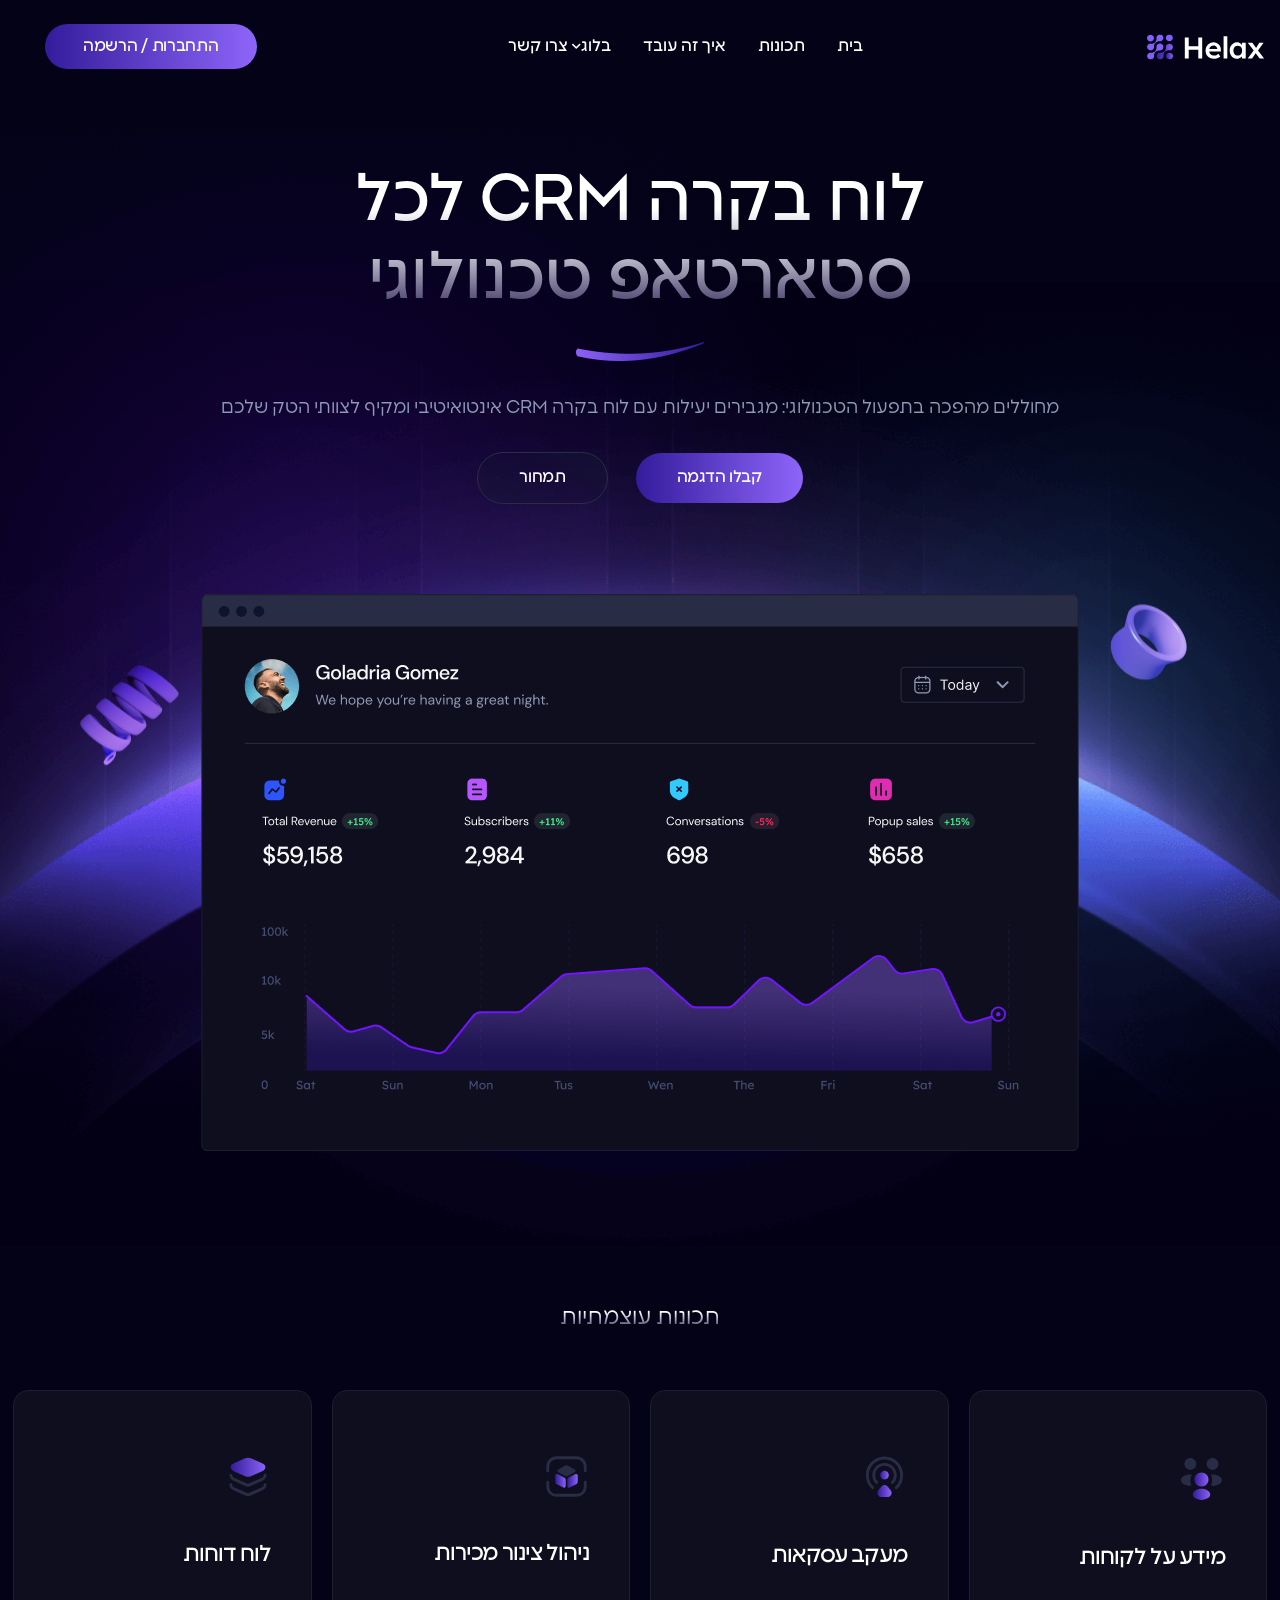
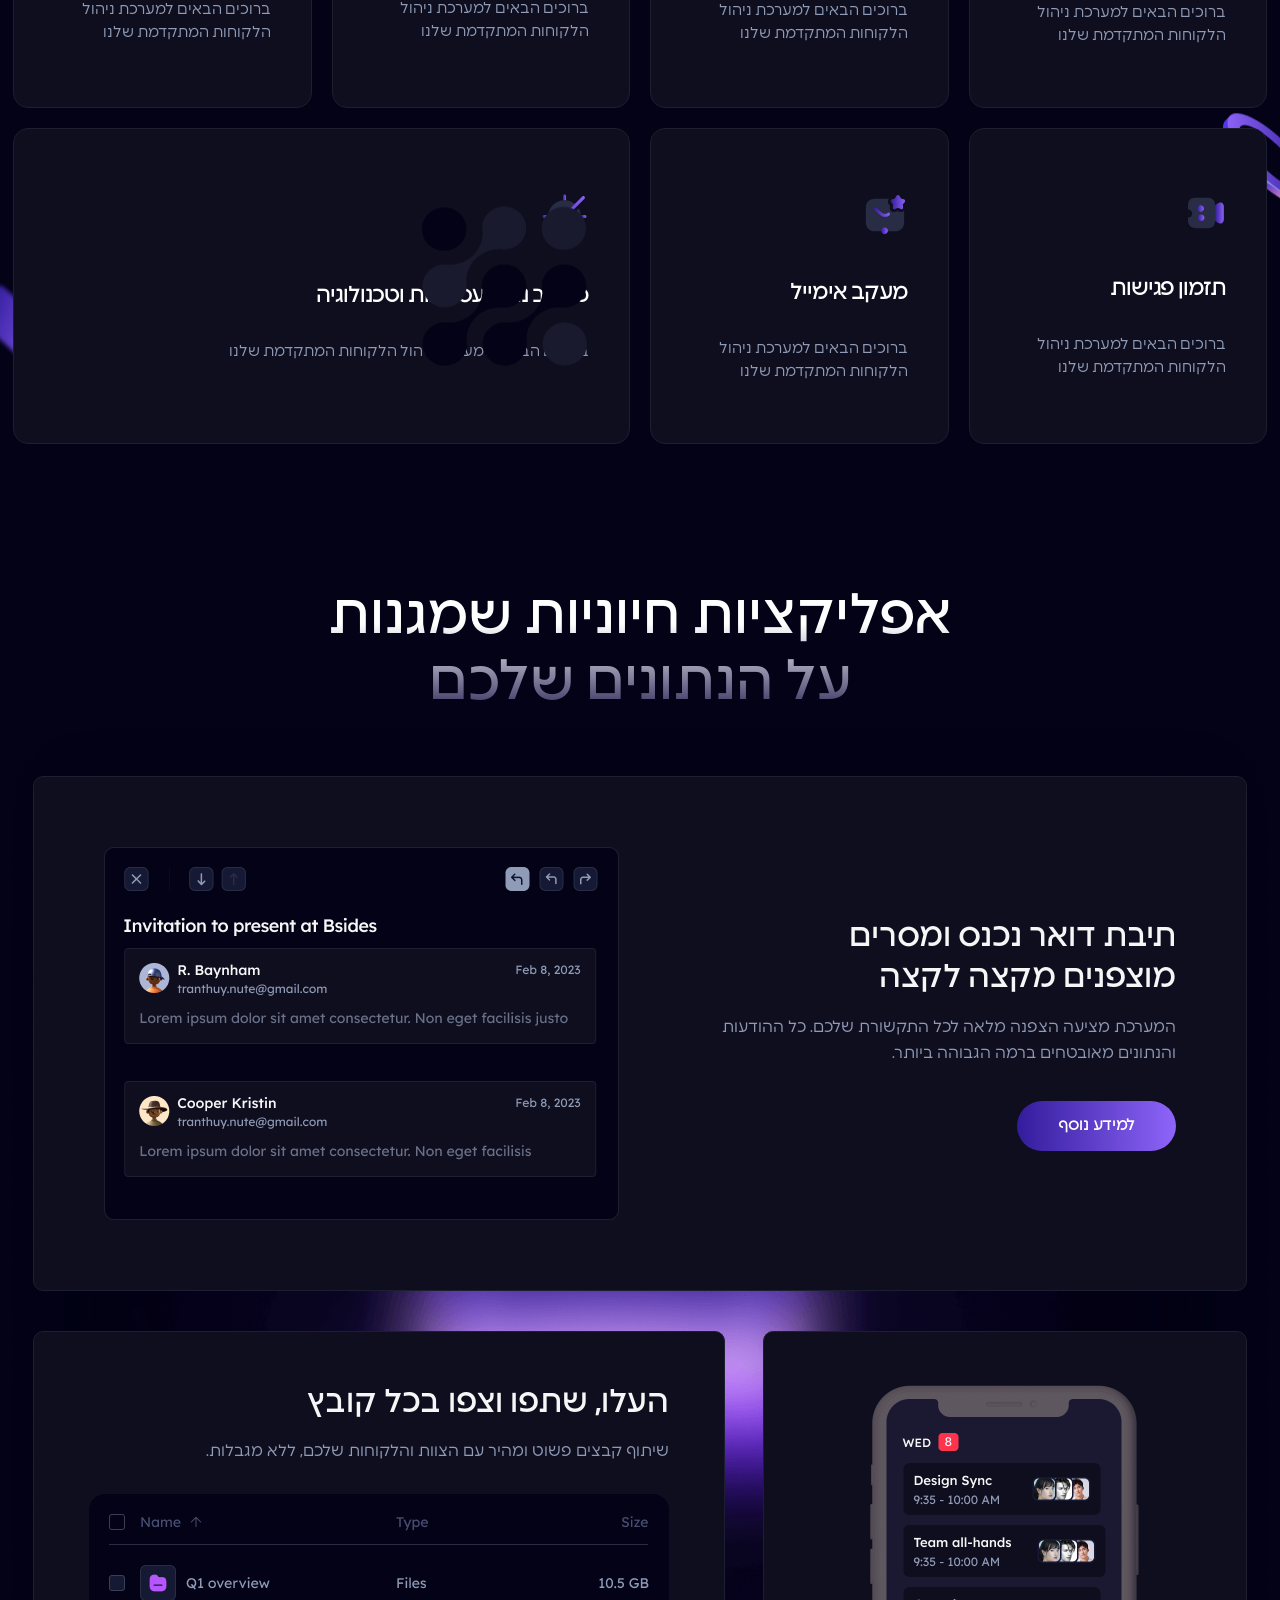
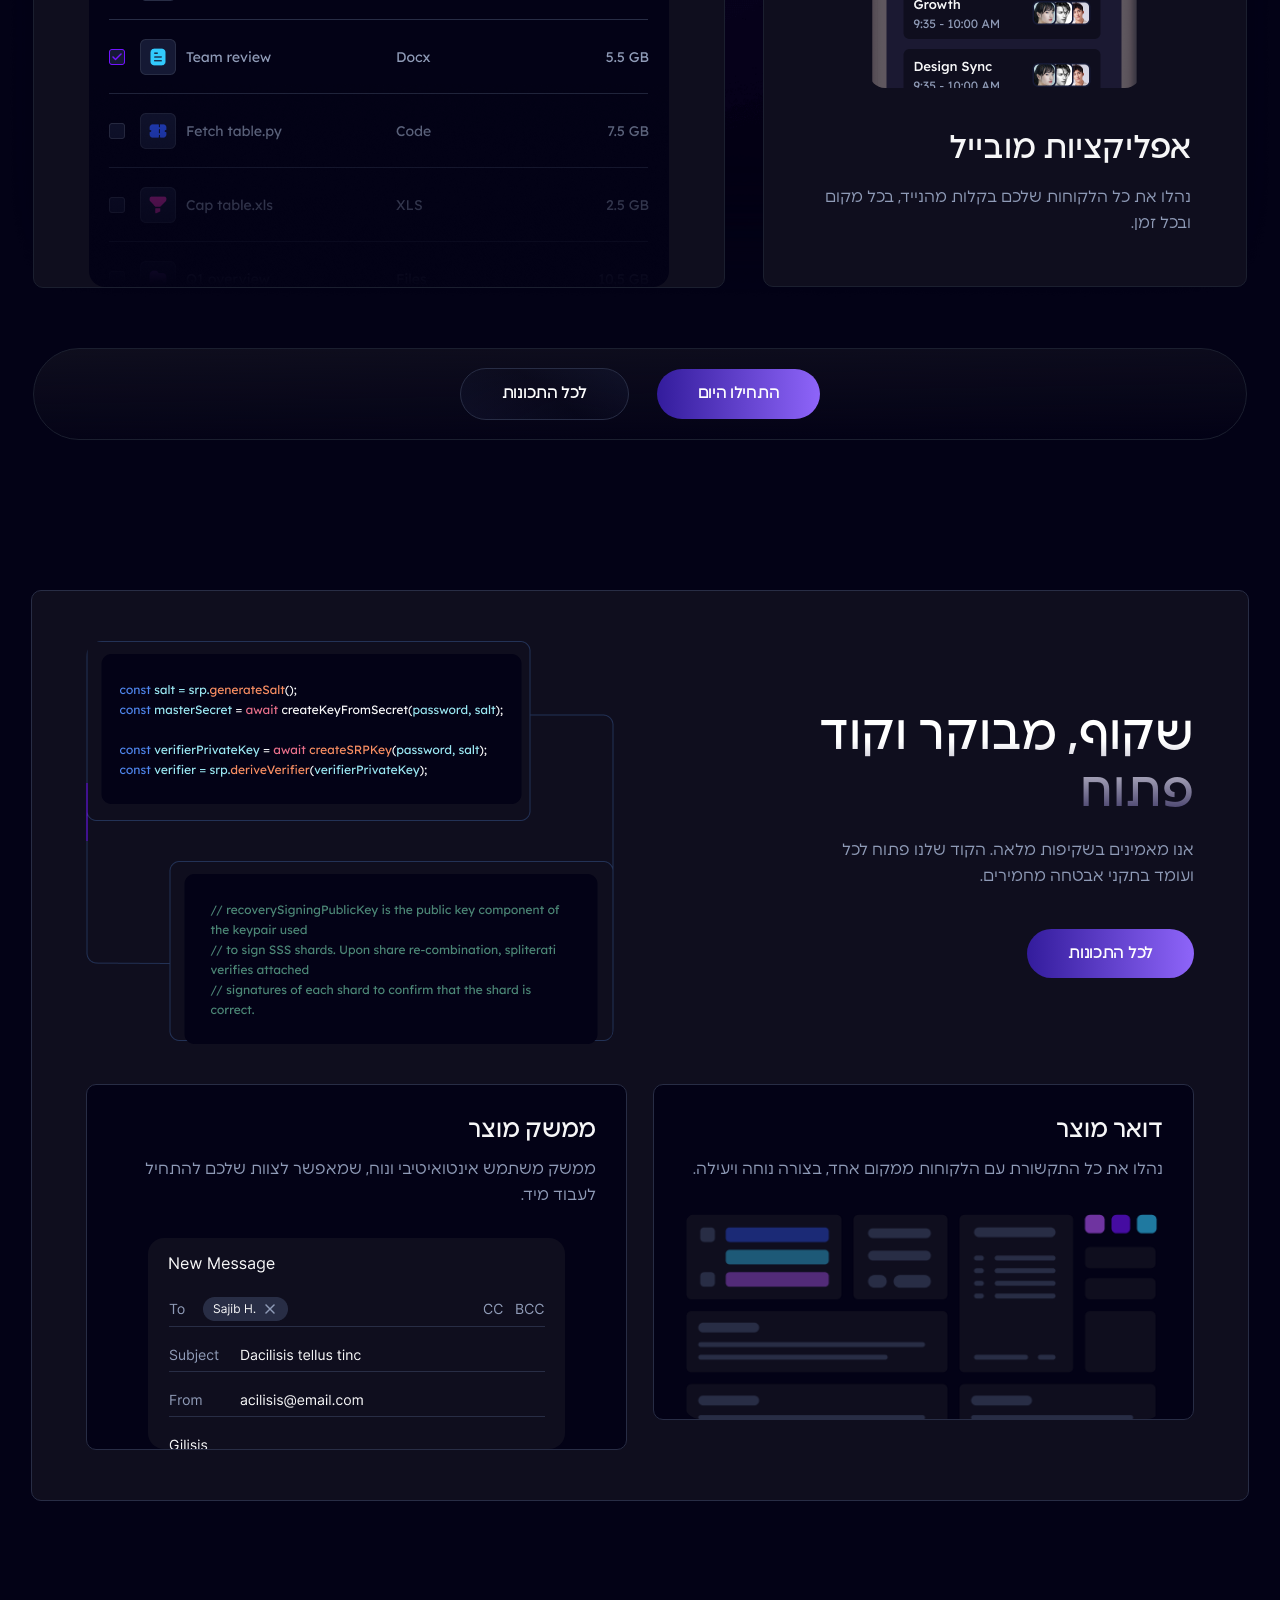
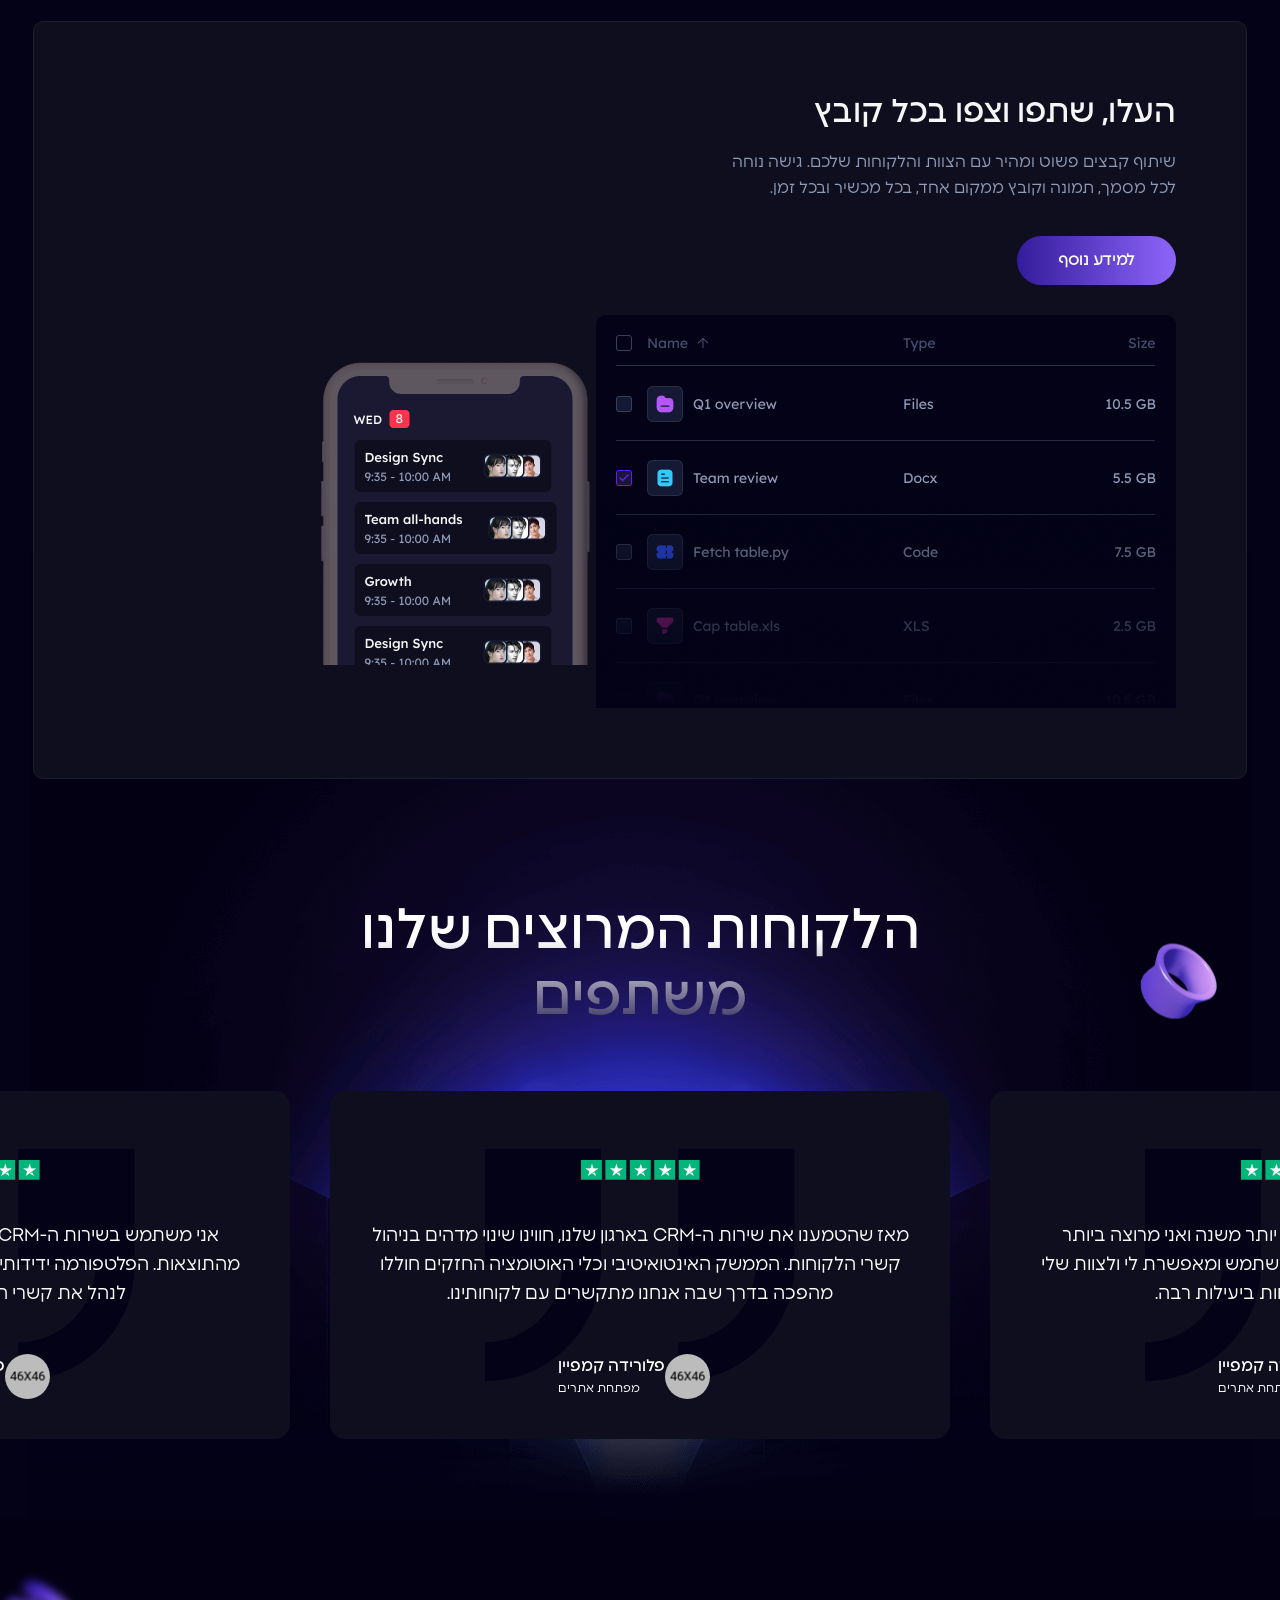
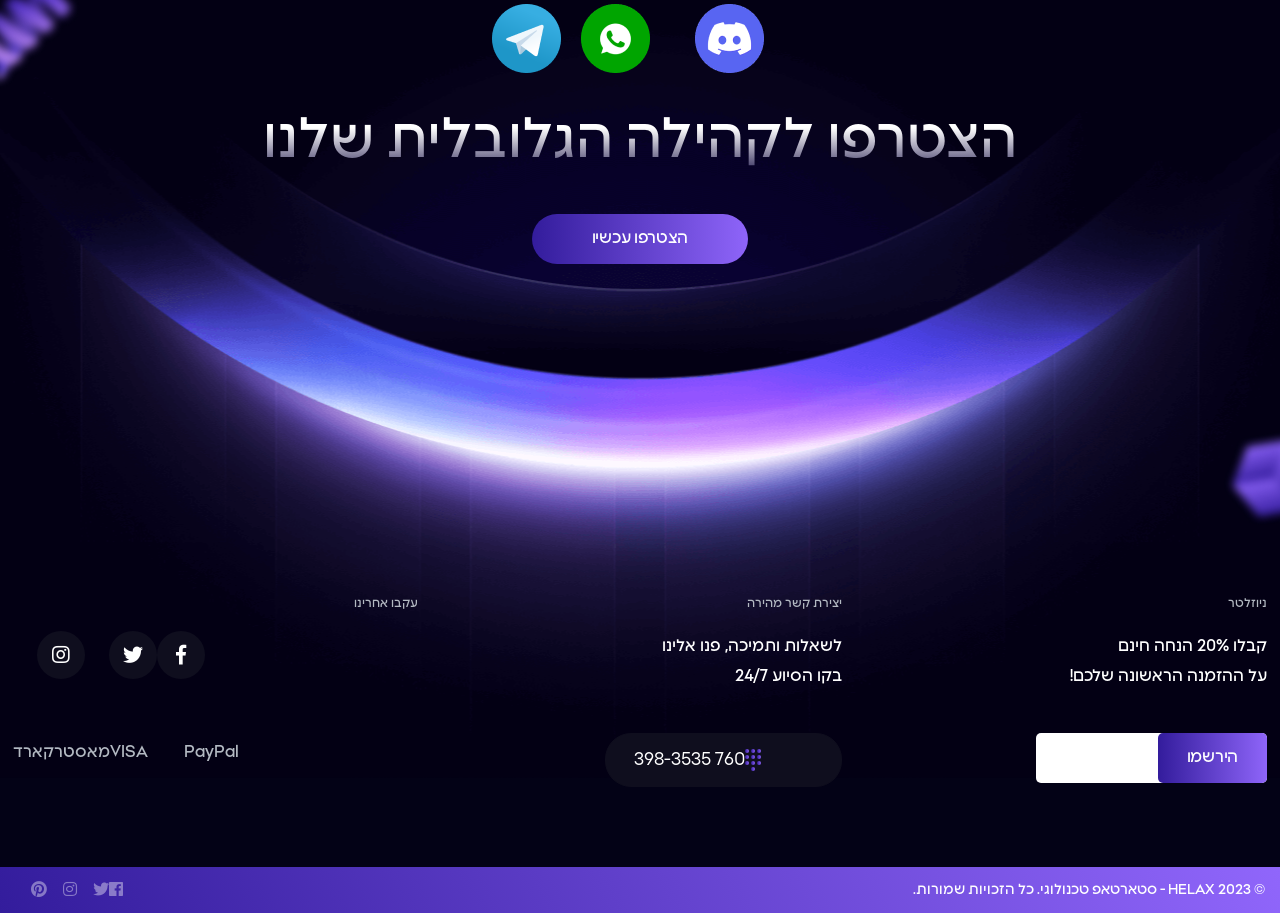
==== commit 5e4b7292: "עדכון קבצי HTML ותמונות" ====
--- a/Helax/home-2.html
+++ b/Helax/home-2.html
@@ -326,7 +326,7 @@
                         <div class="col-lg-5 mt-30">
                             <div class="process__app-item">
                                 <div class="text-center">
-                                    <img src="assets/img/process/img_02.png" alt="">
+                                    <img src="img_02.png" alt="אפליקציית מובייל" style="max-width:100%;border-radius:16px;">
                                 </div>
                                 <div class="process__title mt-40">
                                     <h3 class="title">אפליקציות מובייל</h3>
@@ -341,7 +341,7 @@
                                     <p>שיתוף קבצים פשוט ומהיר עם הצוות והלקוחות שלכם, ללא מגבלות.</p>
                                 </div>
                                 <div class="text-center">
-                                    <img src="assets/img/process/img_03.png" alt="">
+                                    <img src="img_03.png" alt="העלו, שתפו וצפו בכל קובץ" style="max-width:100%;border-radius:16px;">
                                 </div>
                             </div>
                         </div>
@@ -364,7 +364,7 @@
                                         </div>
                                     </div>
                                     <div class="image mt-30">
-                                        <img src="assets/img/process/img_04.png" alt="">
+                                        <img src="img_04.png" alt="שקוף, מבוקר וקוד פתוח" style="max-width:100%;border-radius:16px;">
                                     </div>
                                 </div>
                                 <div class="row g-26 mt-10">
@@ -375,7 +375,7 @@
                                                 <p>נהלו את כל התקשורת עם הלקוחות ממקום אחד, בצורה נוחה ויעילה.</p>
                                             </div>
                                             <div class="text-center">
-                                                <img src="assets/img/process/img_05.png" alt="">
+                                                <img src="img_06.png" alt="דואר מוצר" style="max-width:100%;border-radius:16px;">
                                             </div>
                                         </div>
                                     </div>
@@ -386,7 +386,7 @@
                                                 <p>ממשק משתמש אינטואיטיבי ונוח, שמאפשר לצוות שלכם להתחיל לעבוד מיד.</p>
                                             </div>
                                             <div class="text-center">
-                                                <img src="assets/img/process/img_06.png" alt="">
+                                                <img src="img_05.png" alt="ממשק מוצר" style="max-width:100%;border-radius:16px;">
                                             </div>
                                         </div>
                                     </div>
@@ -397,6 +397,26 @@
                 </div>
             </section>
             <!-- process end -->
+
+            <!-- file preview start -->
+            <section class="process pos-rel pb-120">
+                <div class="container">
+                    <div class="process__wrap ul_li_between">
+                        <div class="process__title mt-30">
+                            <h3 class="title">העלו, שתפו וצפו בכל קובץ</h3>
+                            <p>שיתוף קבצים פשוט ומהיר עם הצוות והלקוחות שלכם. גישה נוחה לכל מסמך, תמונה וקובץ ממקום אחד, בכל מכשיר ובכל זמן.</p>
+                            <div class="mt-35">
+                                <a class="thm-btn thm-btn--gradient style-2" href="#!">למידע נוסף</a>
+                            </div>
+                        </div>
+                        <div class="process__ss mt-30">
+                            <img src="img_03.png" alt="העלו, שתפו וצפו בכל קובץ">
+                            <img src="img_02.png" alt="אפליקציות מובייל">
+                        </div>
+                    </div>
+                </div>
+            </section>
+            <!-- file preview end -->
 
             <!-- testimonial start -->
             <section class="crm-testimonial pos-rel pb-80">
@@ -498,7 +518,7 @@
             <div class="container">
                 <div class="row">
                     <div class="crm-community text-center">
-                        <ul class="crm-community__social ul_li_center mb-35">
+                        <ul class="crm-community__social ul_li_center mb-35" style="gap: 20px;">
                             <li><a href="#!"><img src="assets/img/icon/discord.png" alt=""></a></li>   
                             <li><a href="#!"><img src="assets/img/icon/whatsapp.png" alt=""></a></li>   
                             <li><a href="#!"><img src="assets/img/icon/telegram.png" alt=""></a></li>   
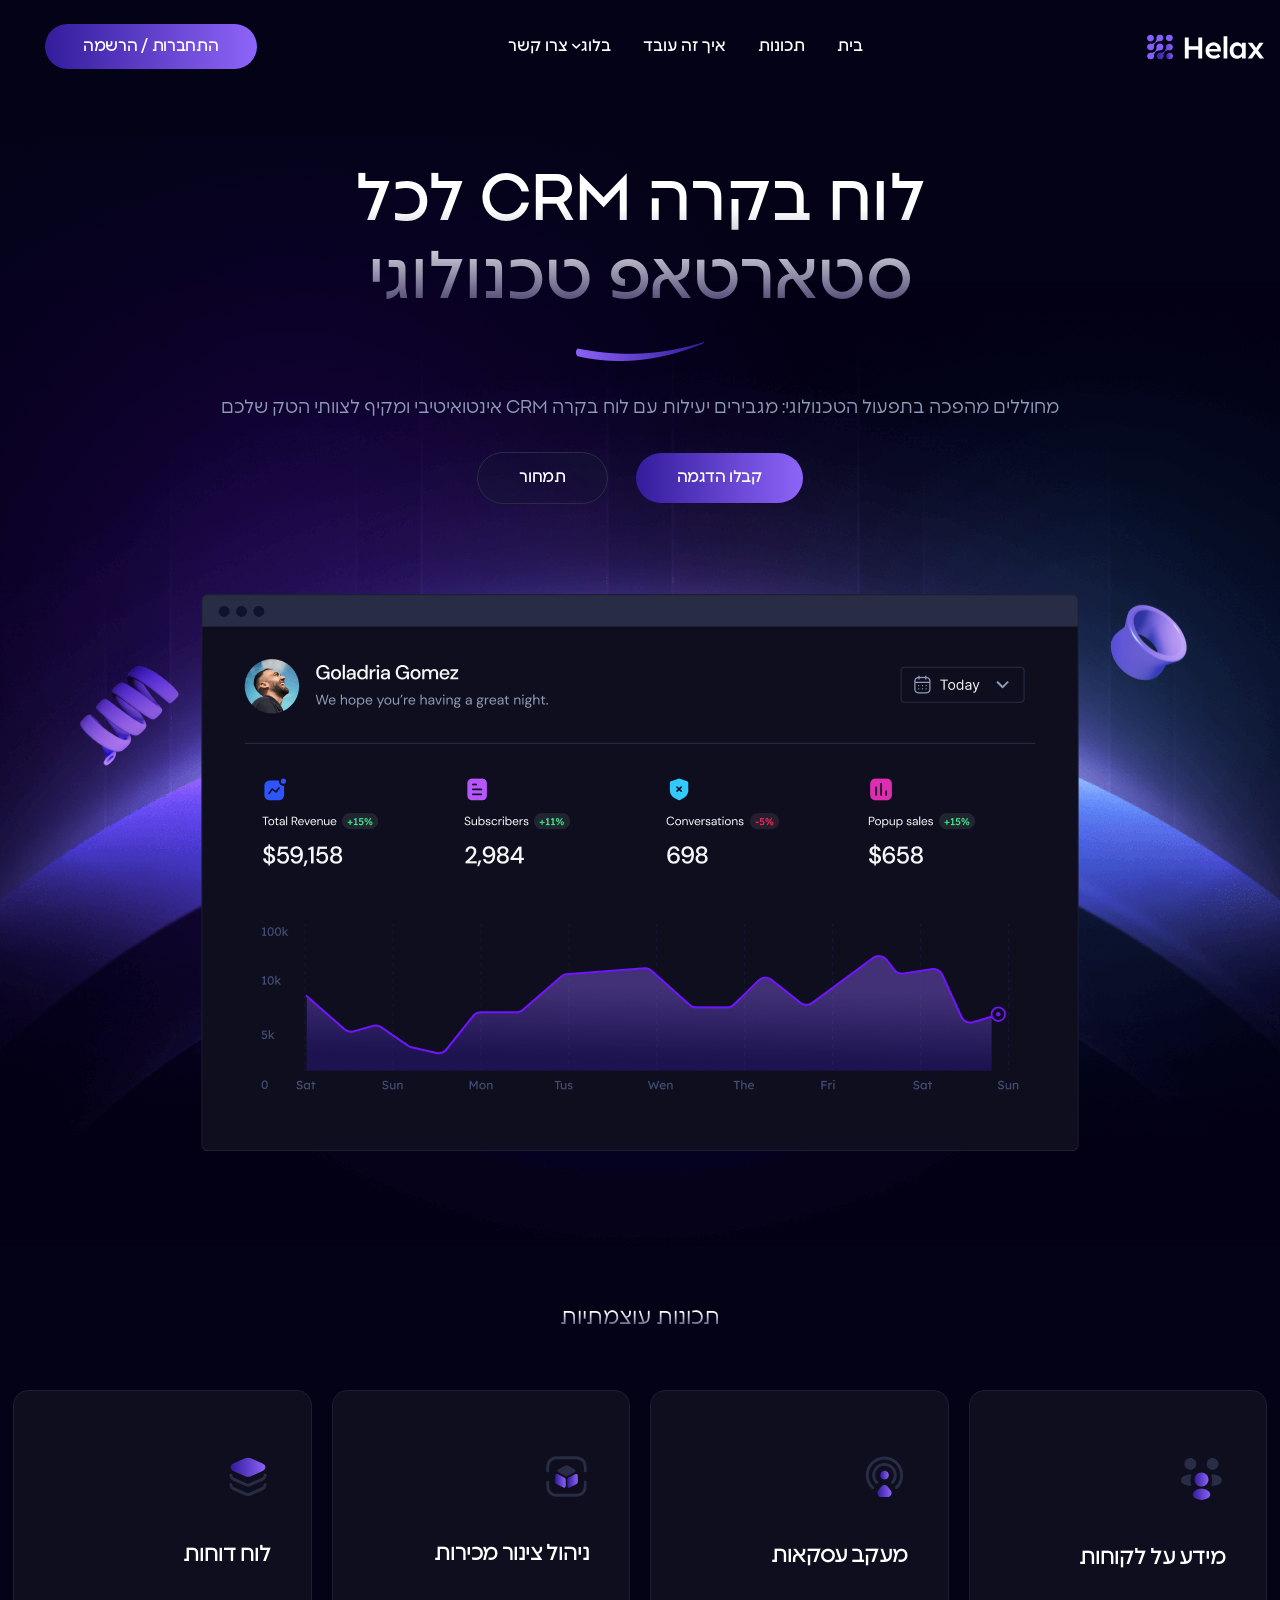
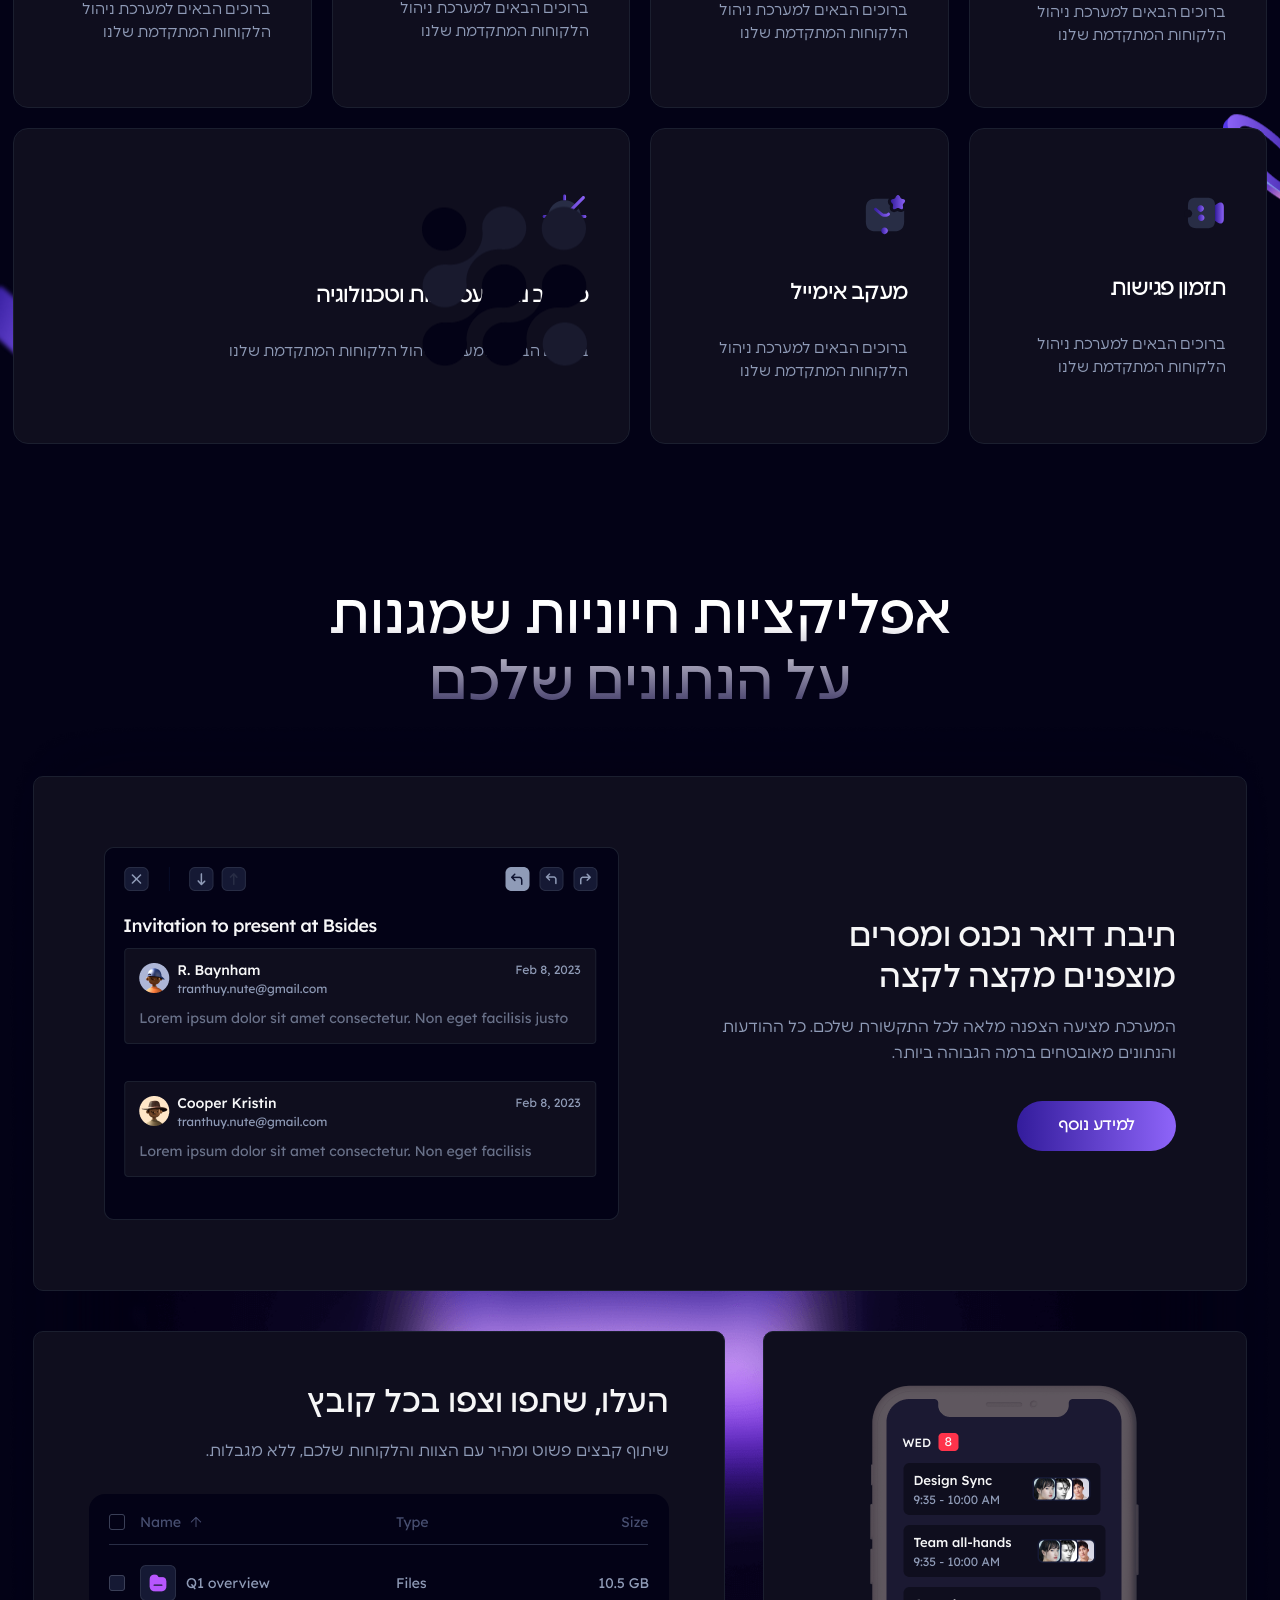
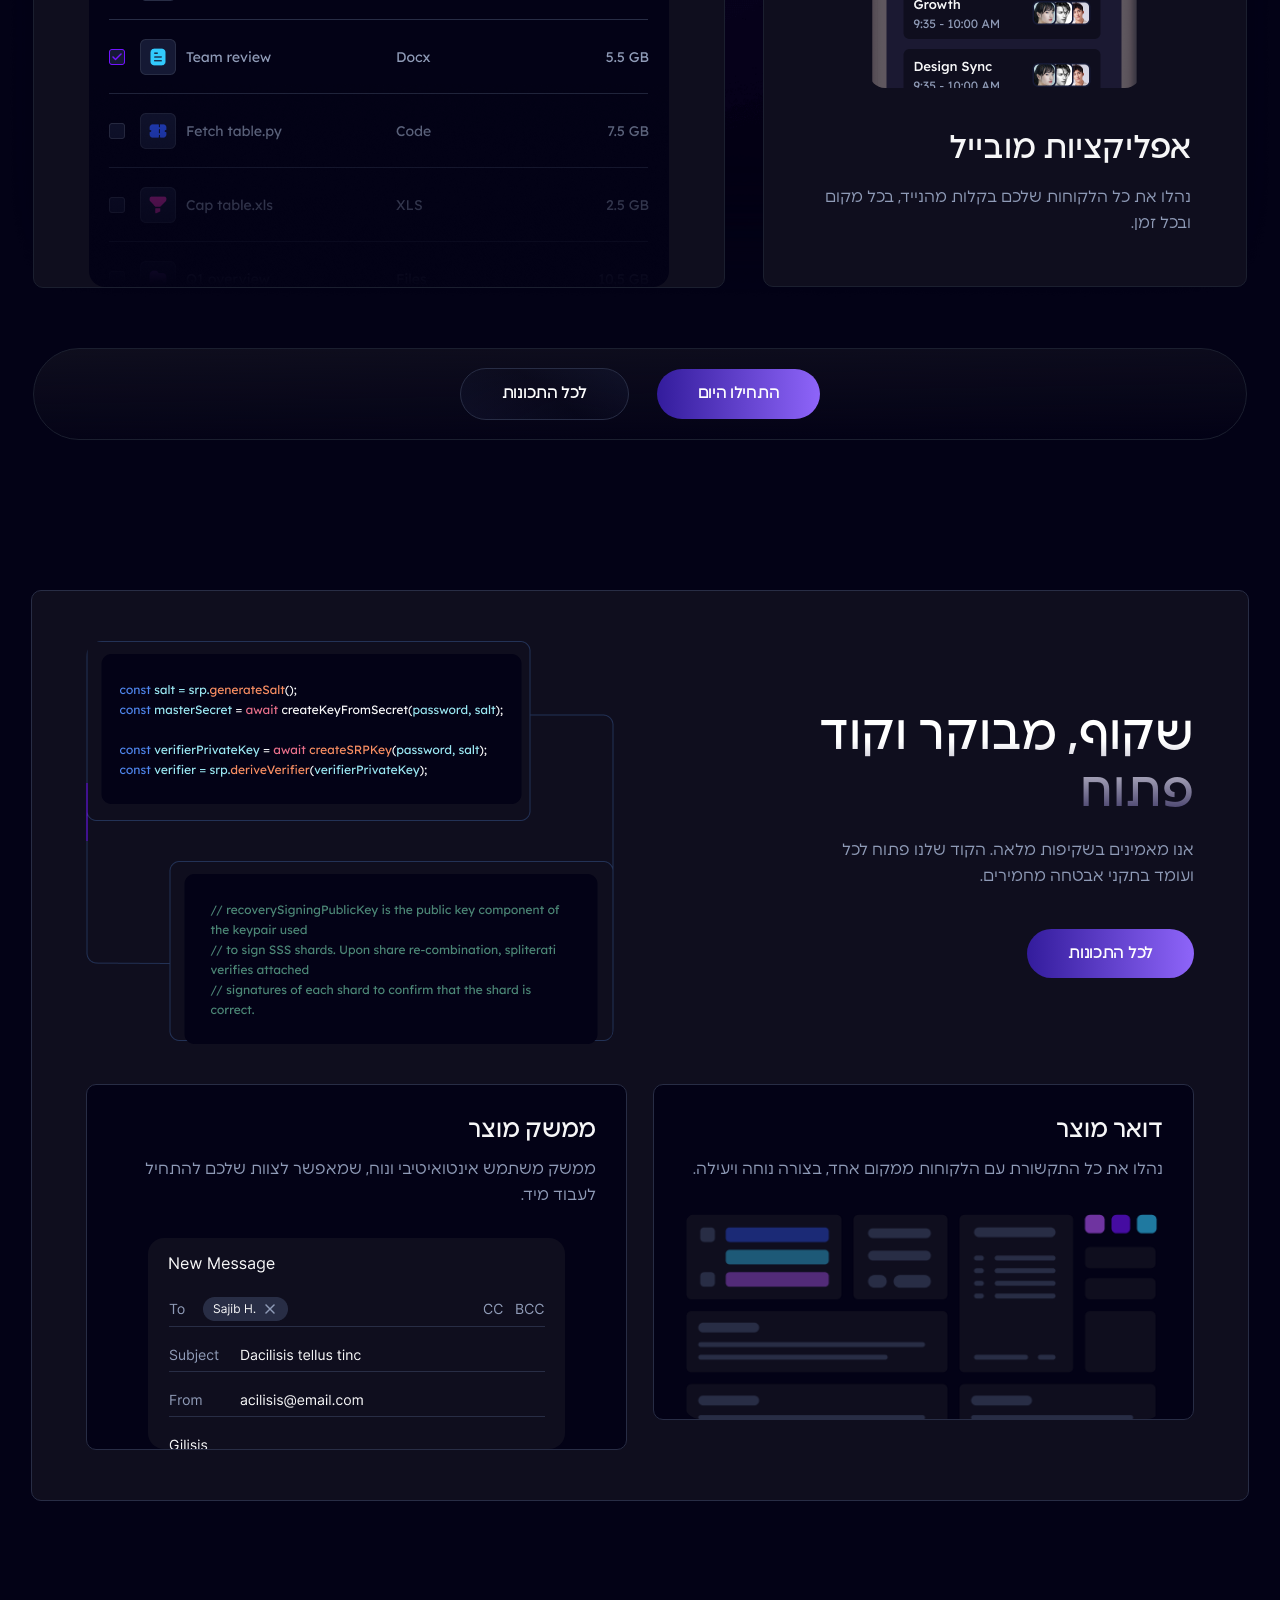
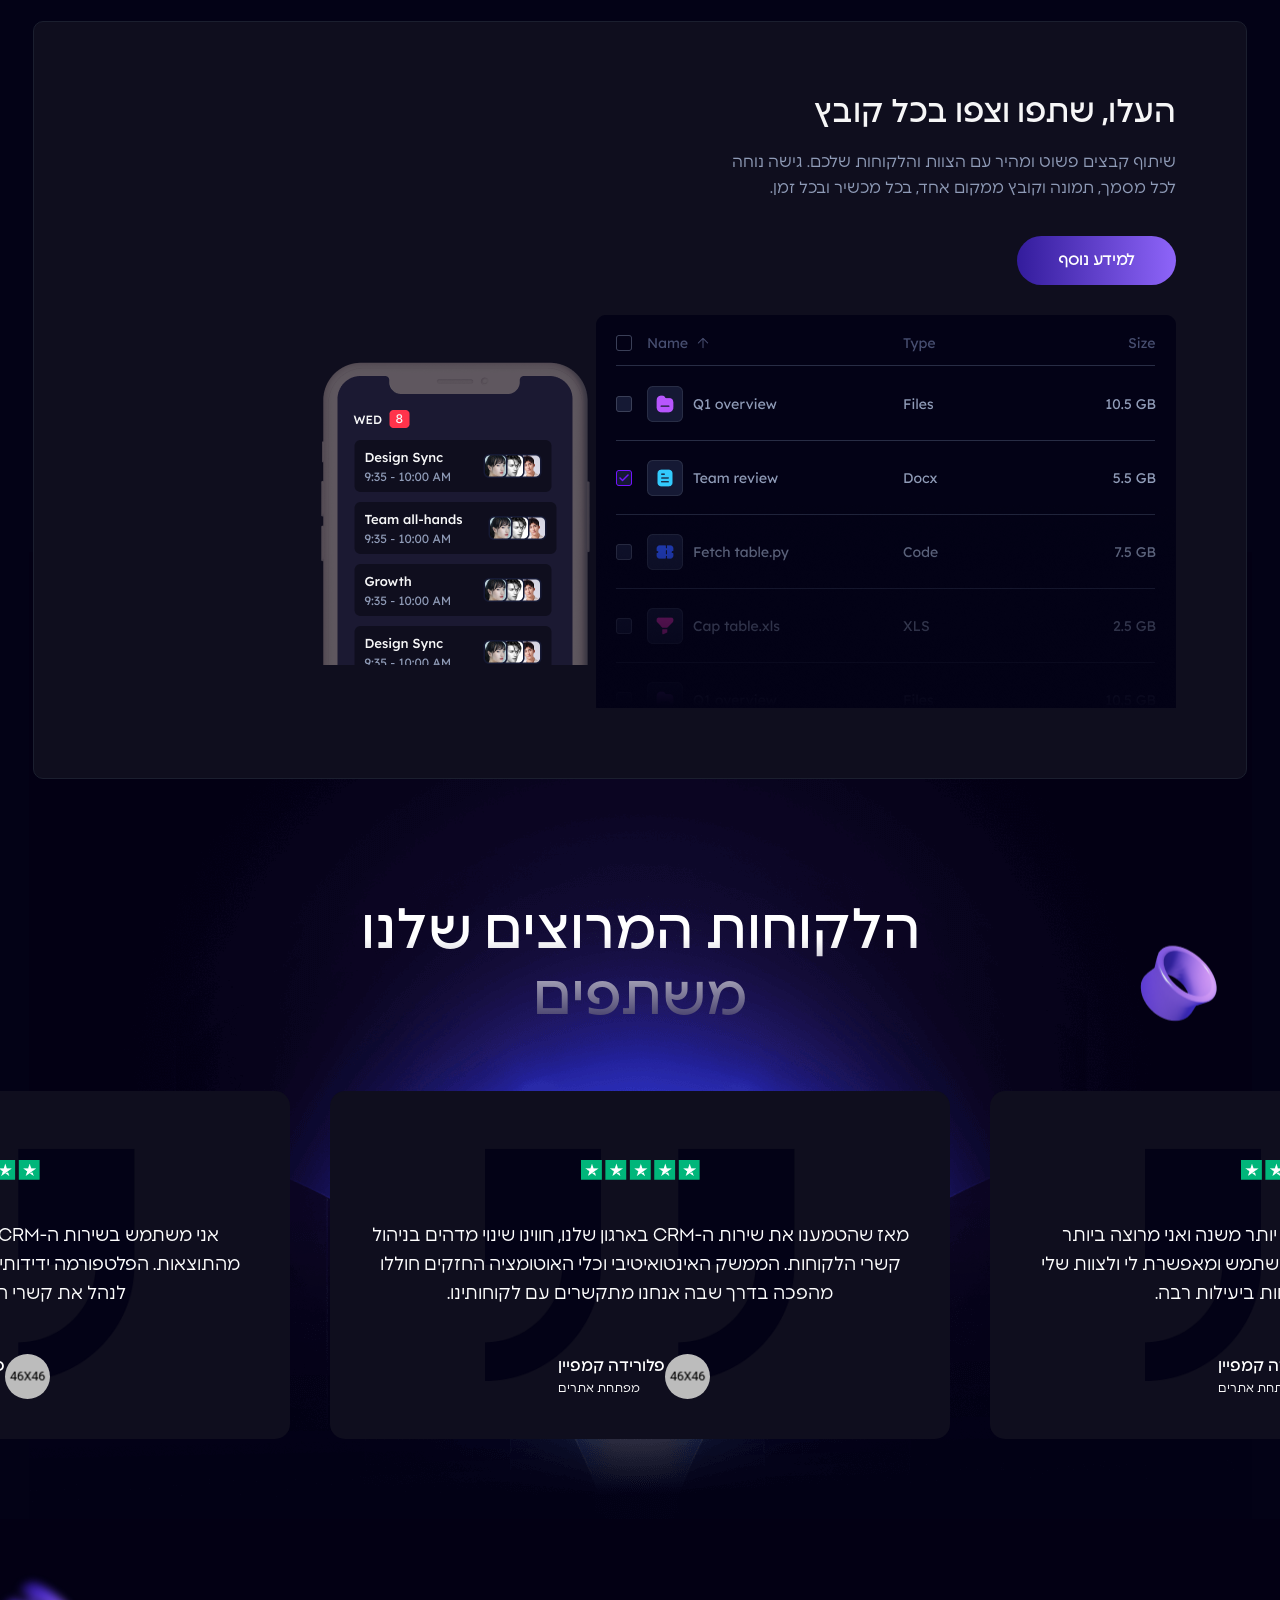
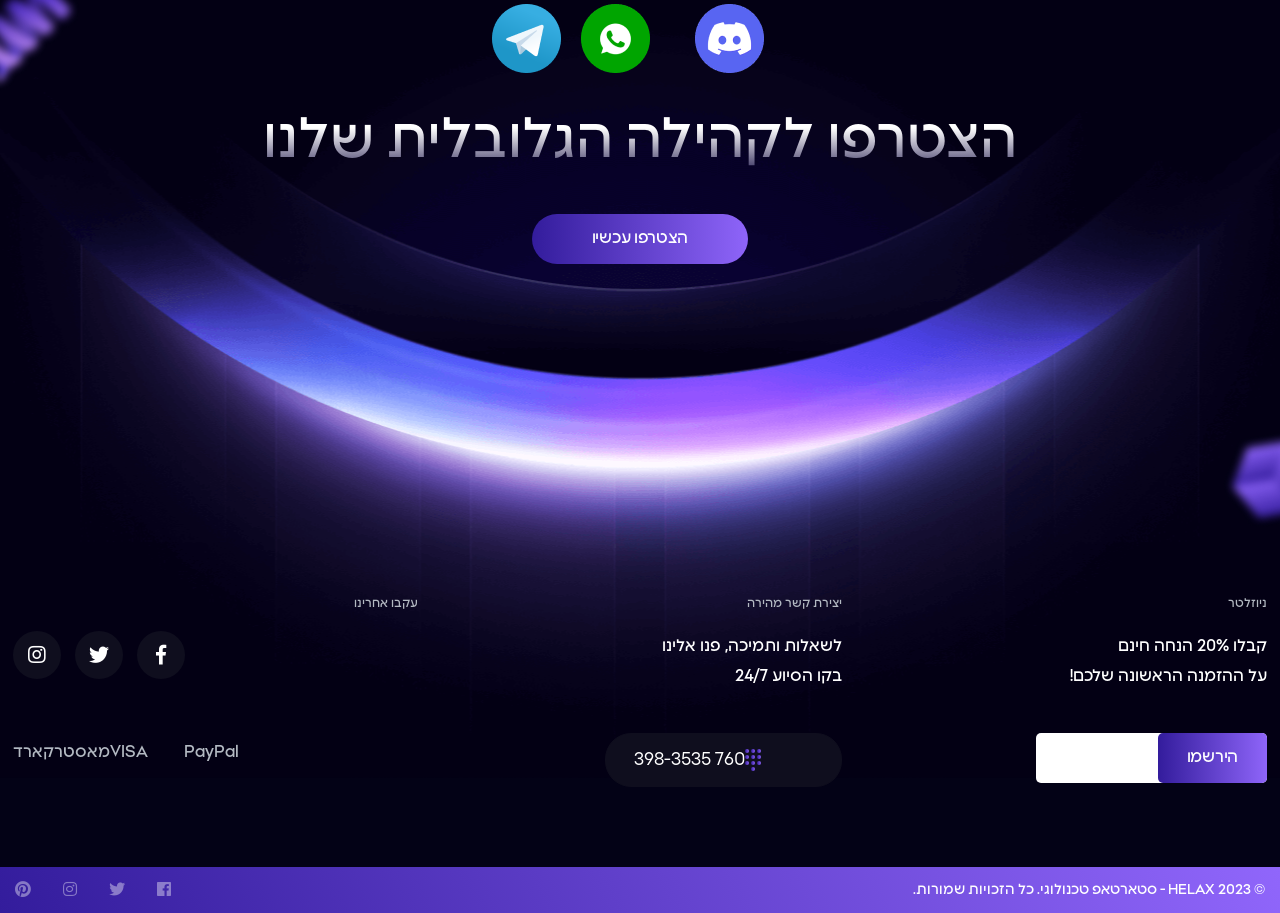
==== commit 80e91c20: "עדכון קבצי CSS ו-HTML" ====
--- a/Helax/home-2.html
+++ b/Helax/home-2.html
@@ -550,10 +550,10 @@
                     <div class="col-lg-4 col-md-6 mt-30">
                         <div class="footer__cta text-lg-end">
                             <span class="title">עקבו אחרינו</span>
-                            <ul class="footer__cta-social ul_li_right mb-60">
-                                <li><a href="#!"><i class="fab fa-facebook-f"></i></a></li>
-                                <li><a href="#!"><i class="fab fa-twitter"></i></a></li>
-                                <li><a href="#!"><i class="fab fa-instagram"></i></a></li>
+                            <ul class="footer__cta-social ul_li_right mb-60" style="gap: 14px;">
+                                <li style="margin-left:0;"><a href="#!"><i class="fab fa-facebook-f"></i></a></li>
+                                <li style="margin-left:0;"><a href="#!"><i class="fab fa-twitter"></i></a></li>
+                                <li style="margin-left:0;"><a href="#!"><i class="fab fa-instagram"></i></a></li>
                             </ul>
                             <ul class="footer__cta-link ul_li_right">
                                 <li><a href="#!">PayPal</a></li>
@@ -570,11 +570,11 @@
                         <div class="footer__copyright-text mt-10">
                             © 2023 Helax - סטארטאפ טכנולוגי. כל הזכויות שמורות.
                         </div>
-                        <ul class="footer__social ul_li mt-10">
-                            <li><a href="#!"><i class="fab fa-facebook"></i></a></li>
-                            <li><a href="#!"><i class="fab fa-twitter"></i></a></li>
-                            <li><a href="#!"><i class="fab fa-instagram"></i></a></li>
-                            <li><a href="#!"><i class="fab fa-pinterest"></i></a></li>
+                        <ul class="footer__social ul_li mt-10" style="gap: 32px;">
+                            <li style="margin-left:0;"><a href="#!"><i class="fab fa-facebook"></i></a></li>
+                            <li style="margin-left:0;"><a href="#!"><i class="fab fa-twitter"></i></a></li>
+                            <li style="margin-left:0;"><a href="#!"><i class="fab fa-instagram"></i></a></li>
+                            <li style="margin-left:0;"><a href="#!"><i class="fab fa-pinterest"></i></a></li>
                         </ul>
                     </div>
                 </div>
--- a/Helax/assets/css/main.css
+++ b/Helax/assets/css/main.css
@@ -6589,7 +6589,7 @@
   .footer__cta-social {
     justify-content: start; } }
 .footer__cta-social li:not(:first-child) {
-  margin-left: 24px; }
+  margin-left: 40px; }
 .footer__cta-social li a {
   width: 48px;
   height: 48px;
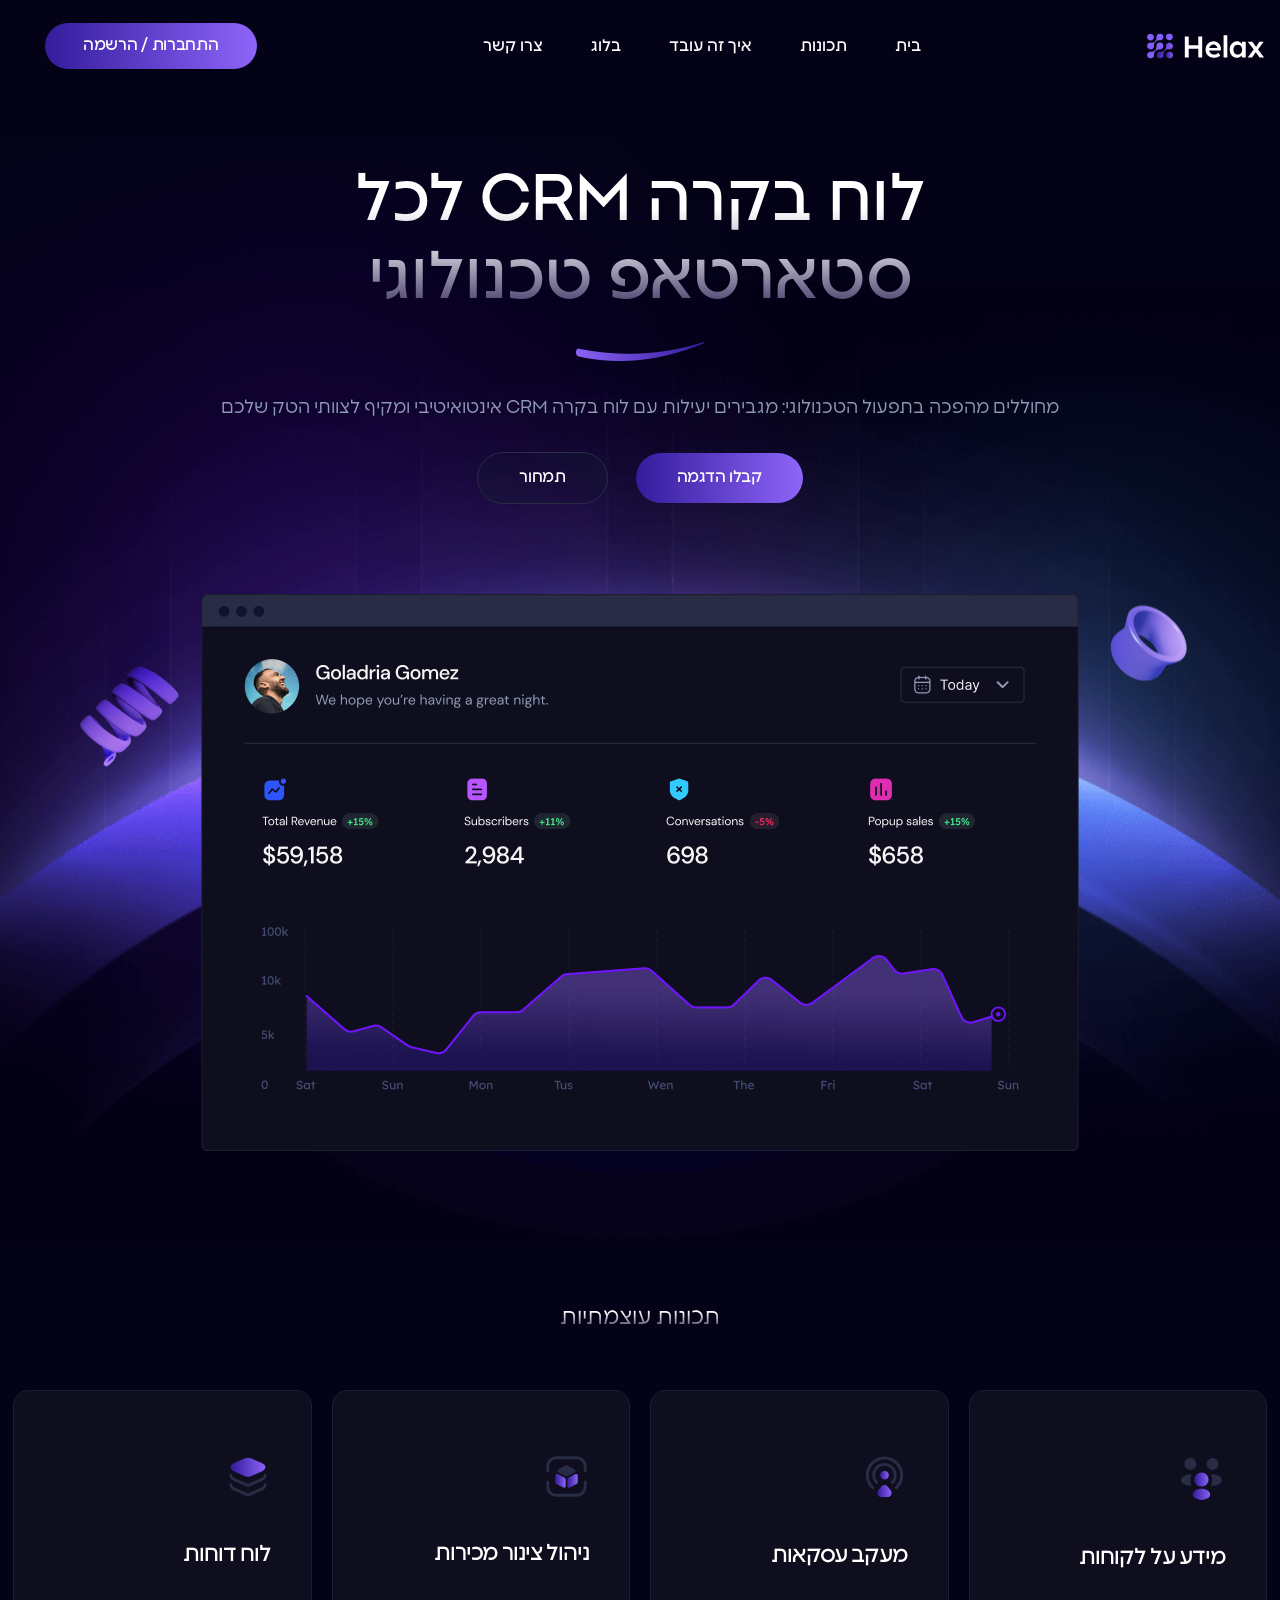
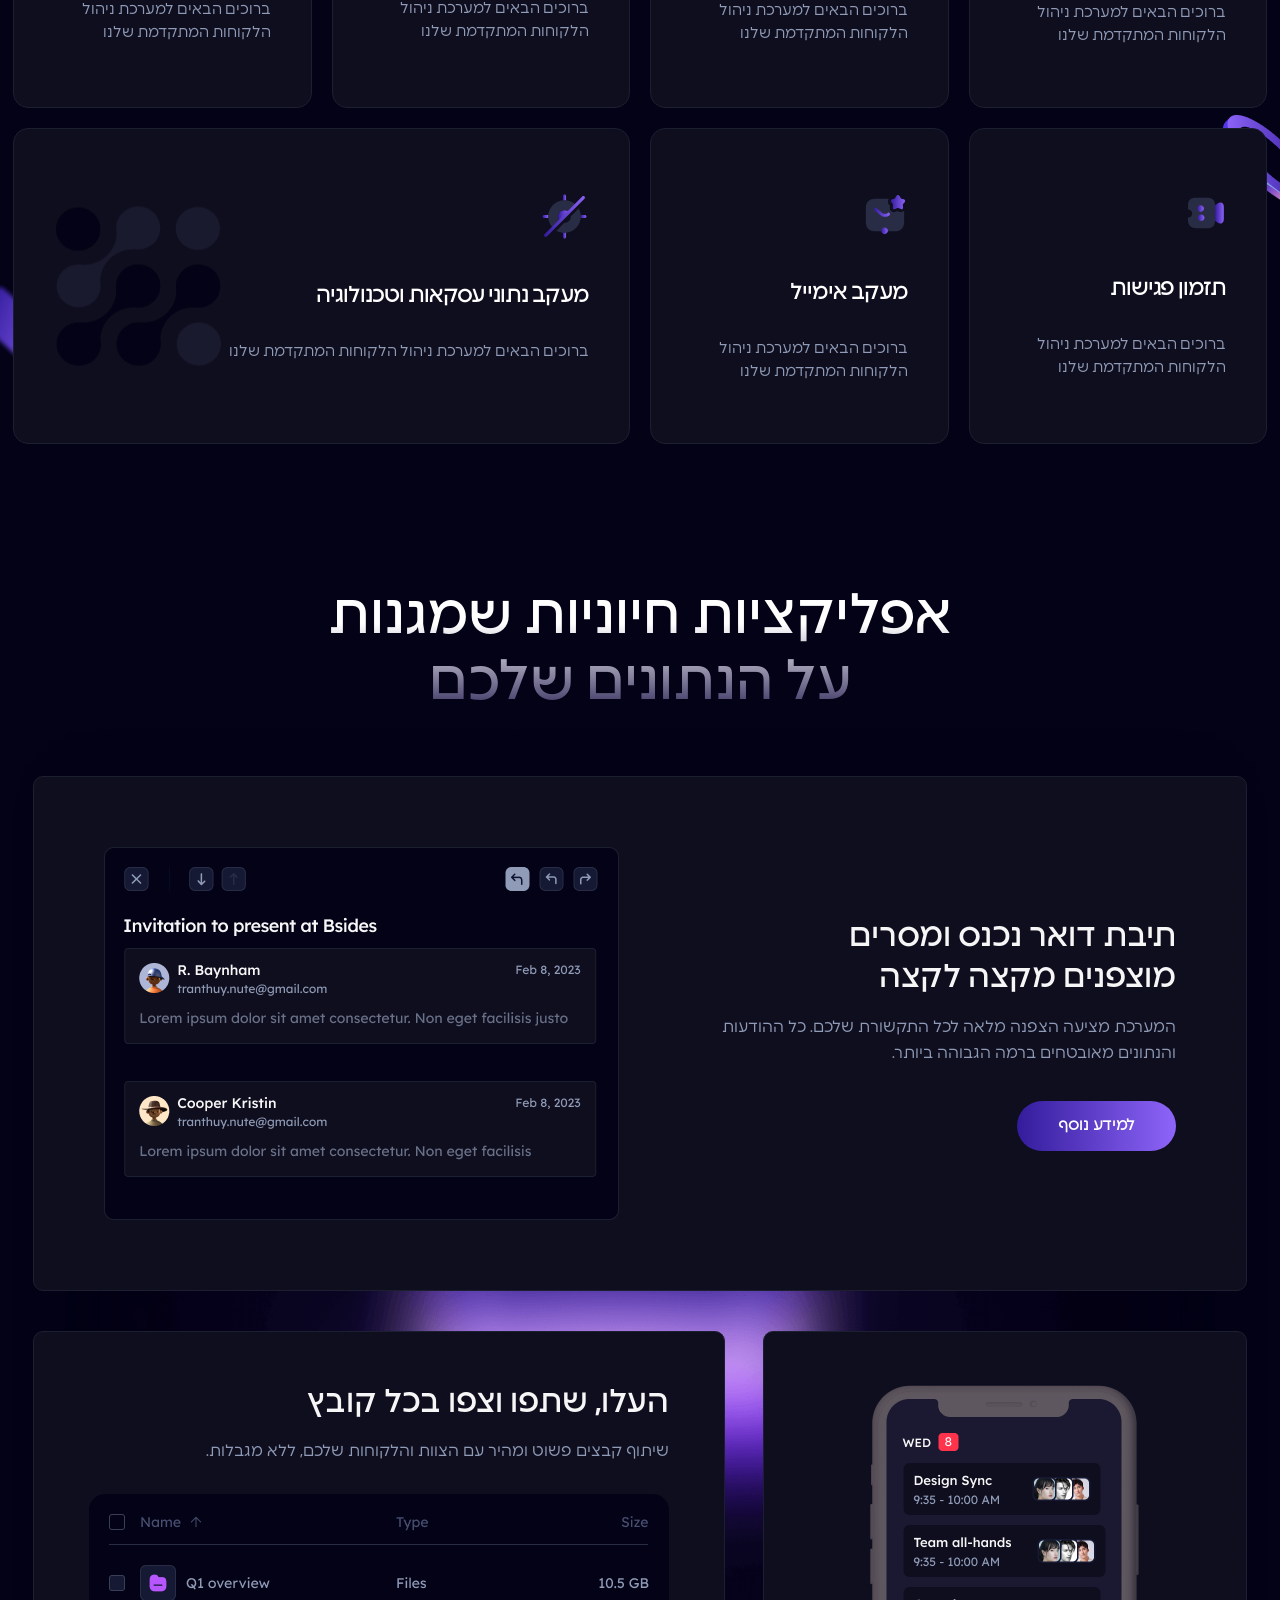
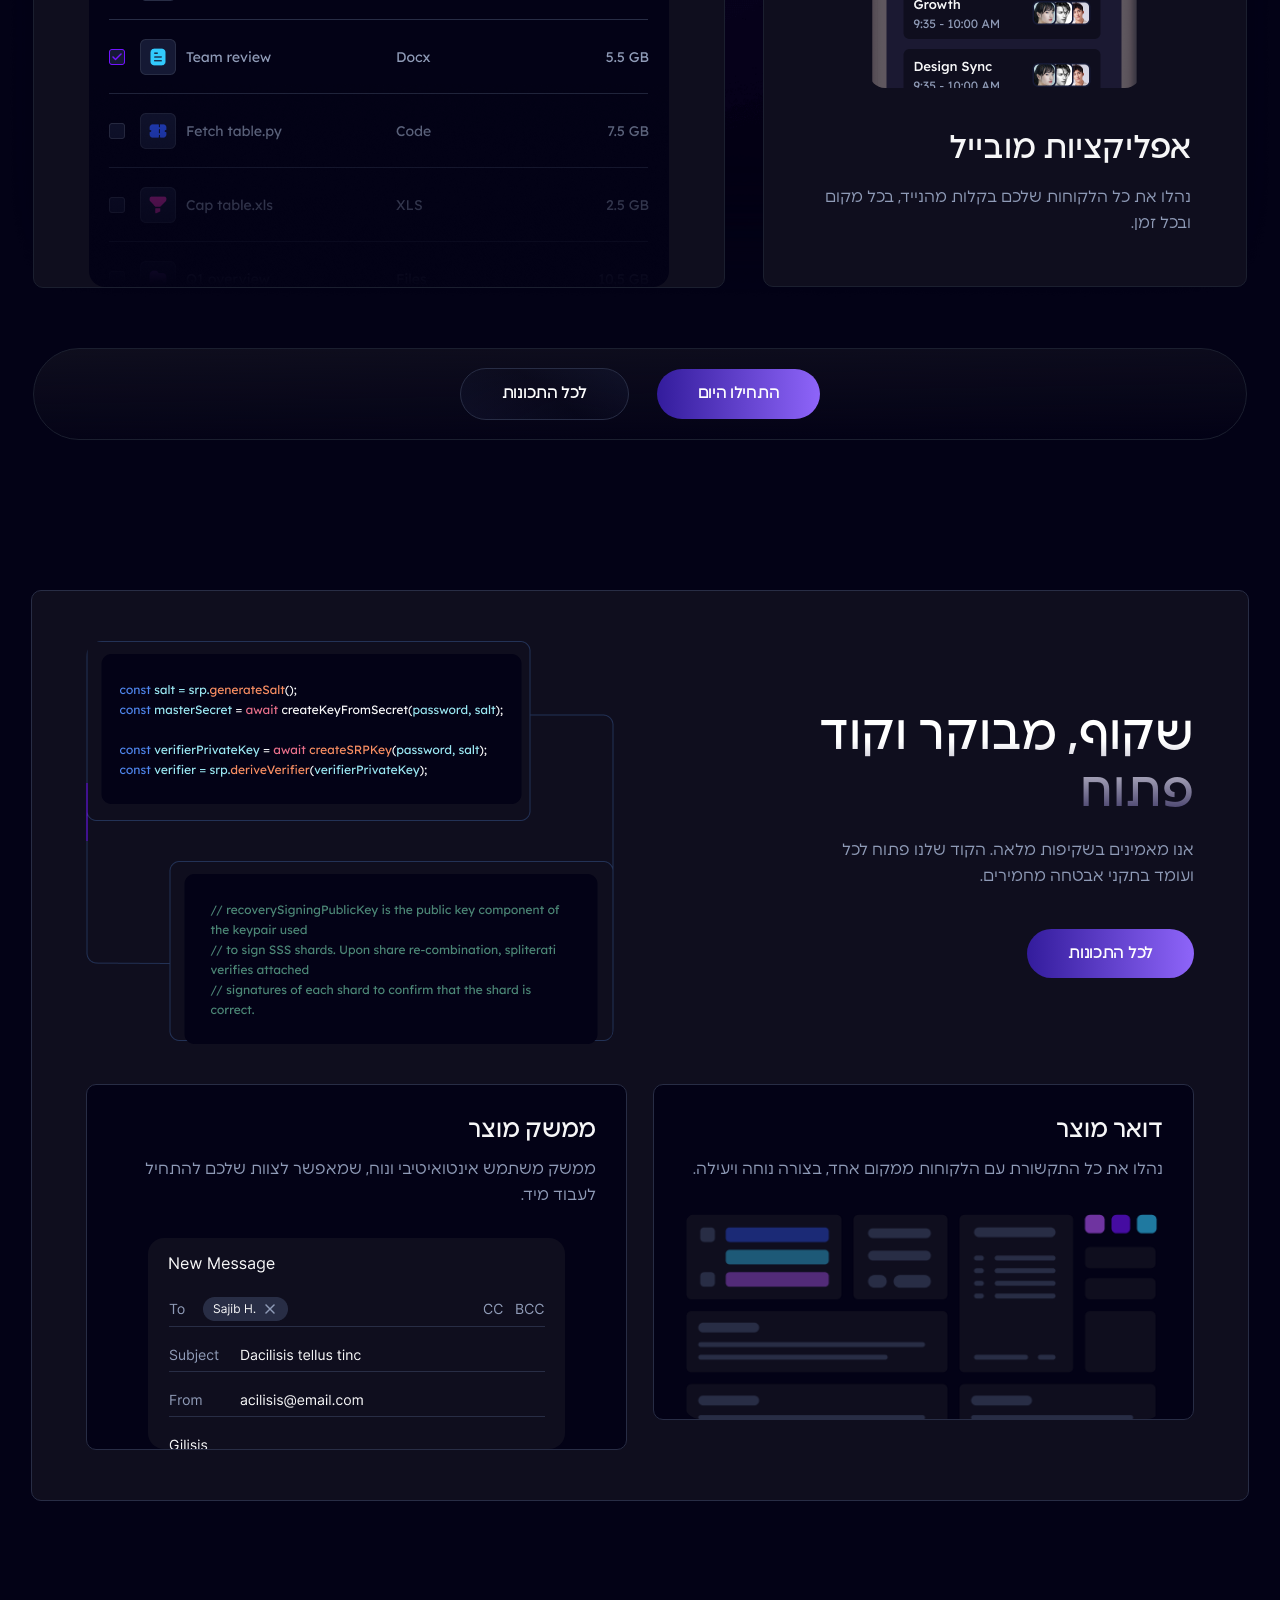
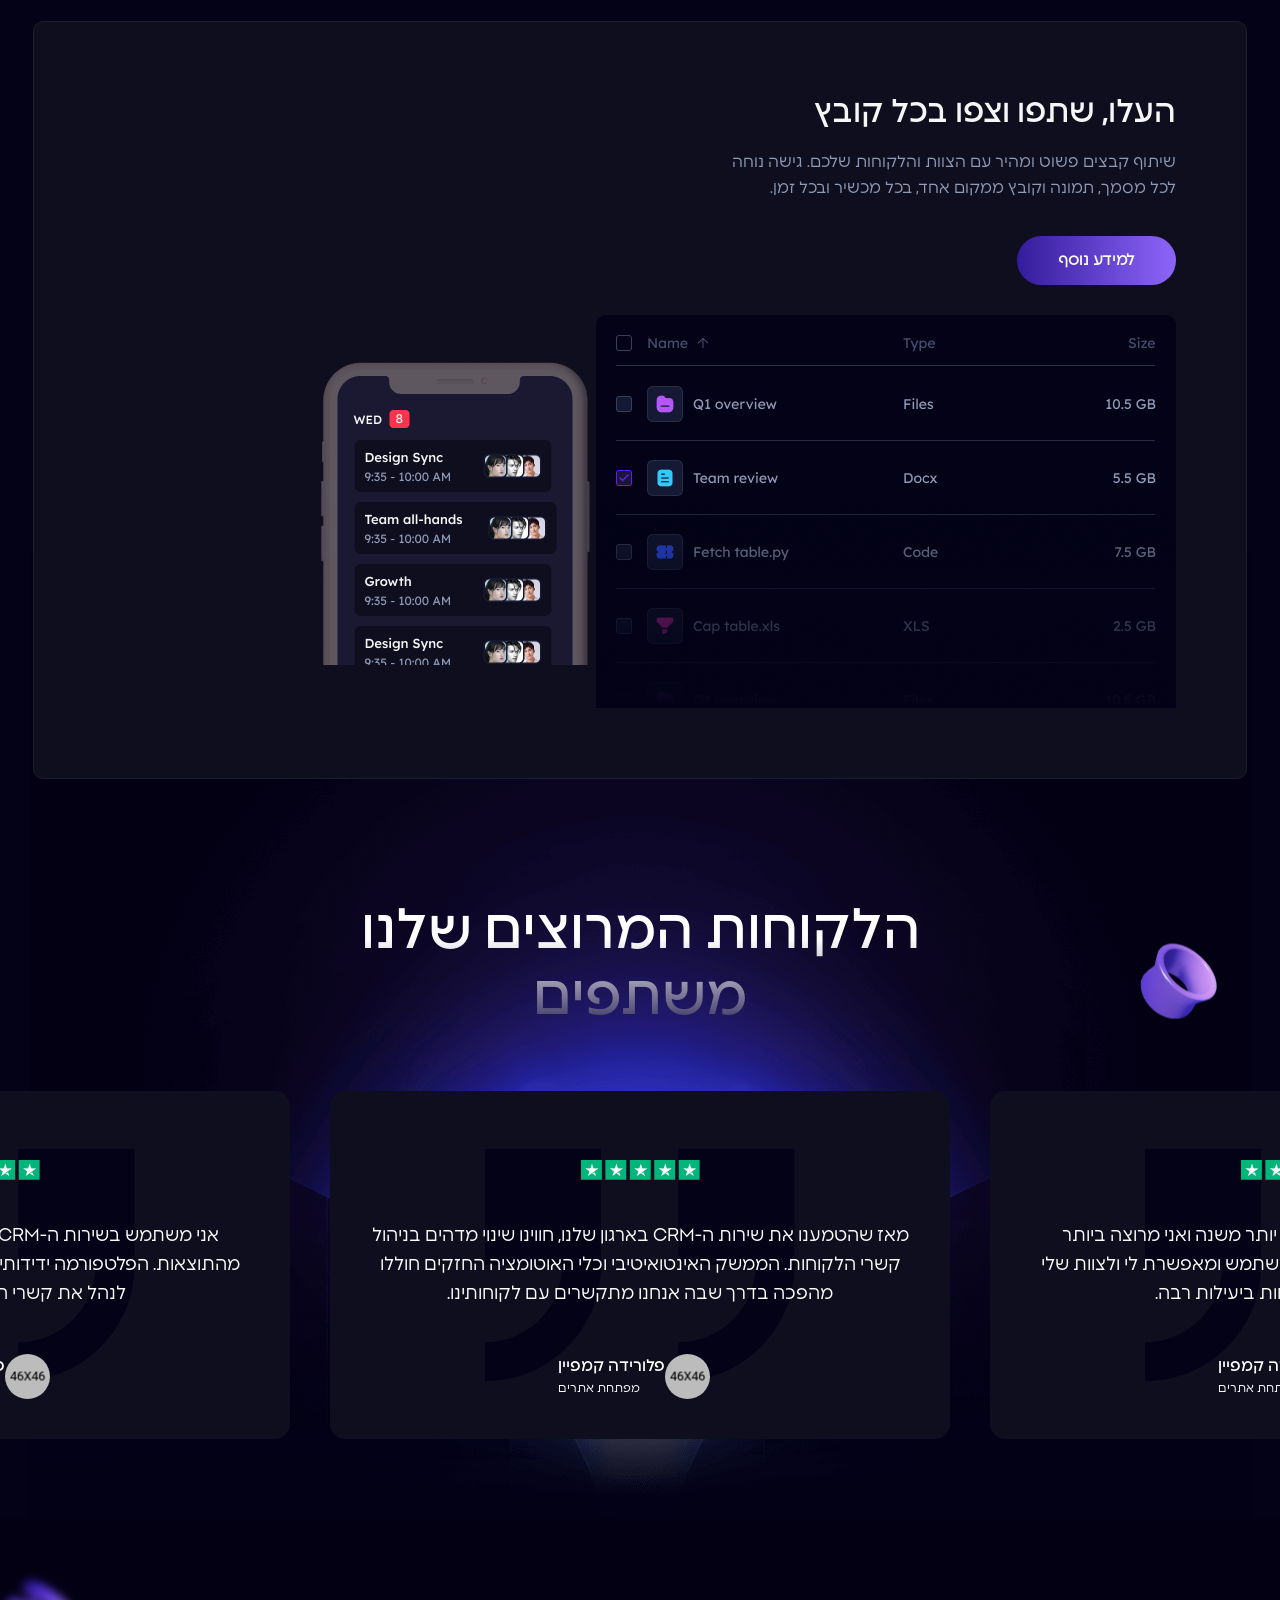
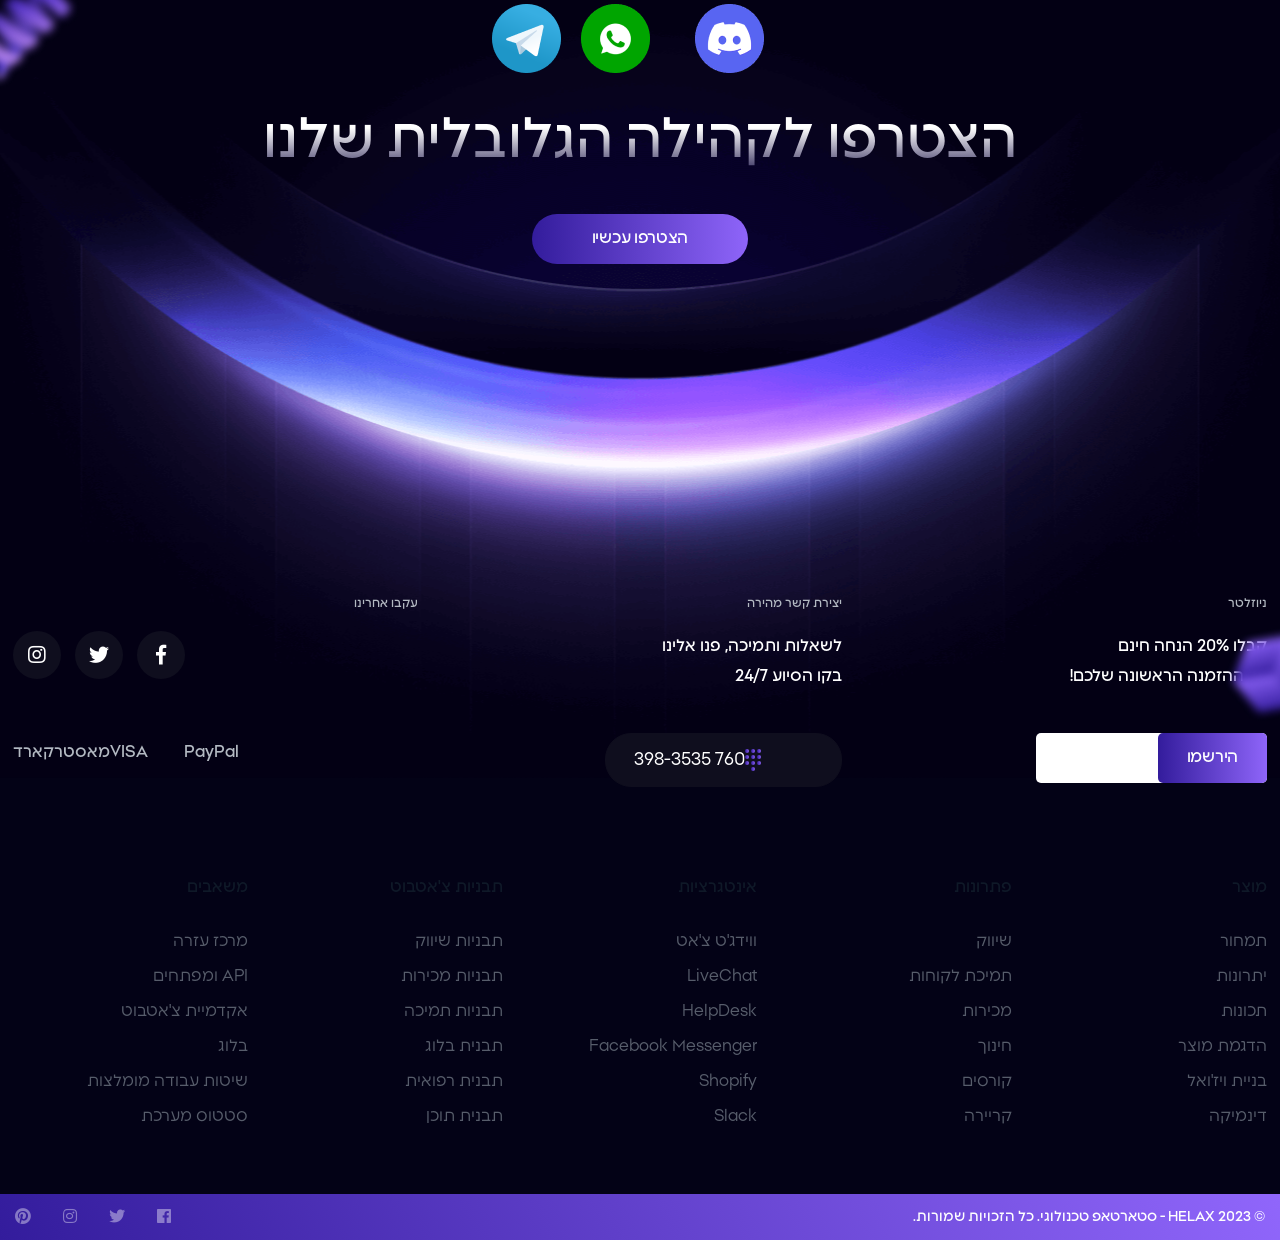
==== commit 0393c44f: "עדכון קבצי CSS ו-HTML" ====
--- a/Helax/home-2.html
+++ b/Helax/home-2.html
@@ -55,13 +55,7 @@
                                     <li class="active"><a href="home-2.html">בית</a></li>
                                     <li><a class="scrollspy-btn" href="#feature">תכונות</a></li>
                                     <li><a class="scrollspy-btn" href="#process">איך זה עובד</a></li>
-                                    <li class="menu-item-has-children">
-                                        <a href="#!">בלוג</a>
-                                        <ul class="submenu">
-                                            <li><a href="blog.html">בלוג</a></li>
-                                            <li><a href="blog-single.html">פרטי פוסט</a></li>
-                                        </ul>
-                                    </li>
+                                    <li><a href="blog.html">בלוג</a></li>
                                     <li><a href="contact.html">צרו קשר</a></li>
                                 </ul>
                             </nav>
@@ -564,6 +558,78 @@
                     </div>
                 </div>
             </div>
+            <div class="container">
+                <div class="footer__widget-warp pb-75">
+                    <div class="row mt-none-30 row-cols-1 row-cols-xl-5 row-cols-lg-5 row-cols-md-3 row-cols-sm-2">
+                        <div class="col mt-30">
+                            <div class="footer__widget">
+                                <h3 class="widget-title">מוצר</h3>
+                                <ul class="widget__link list-unstyled">
+                                    <li><a href="#!">תמחור</a></li>
+                                    <li><a href="#!">יתרונות</a></li>
+                                    <li><a href="#!">תכונות</a></li>
+                                    <li><a href="#!">הדגמת מוצר</a></li>
+                                    <li><a href="#!">בניית ויז'ואל</a></li>
+                                    <li><a href="#!">דינמיקה</a></li>
+                                </ul>
+                            </div>
+                        </div>
+                        <div class="col mt-30">
+                            <div class="footer__widget">
+                                <h3 class="widget-title">פתרונות</h3>
+                                <ul class="widget__link list-unstyled">
+                                    <li><a href="#!">שיווק</a></li>
+                                    <li><a href="#!">תמיכת לקוחות</a></li>
+                                    <li><a href="#!">מכירות</a></li>
+                                    <li><a href="#!">חינוך</a></li>
+                                    <li><a href="#!">קורסים</a></li>
+                                    <li><a href="#!">קריירה</a></li>
+                                </ul>
+                            </div>
+                        </div>
+                        <div class="col mt-30">
+                            <div class="footer__widget">
+                                <h3 class="widget-title">אינטגרציות</h3>
+                                <ul class="widget__link list-unstyled">
+                                    <li><a href="#!">ווידג'ט צ'אט</a></li>
+                                    <li><a href="#!">LiveChat</a></li>
+                                    <li><a href="#!">HelpDesk</a></li>
+                                    <li><a href="#!">Facebook Messenger</a></li>
+                                    <li><a href="#!">Shopify</a></li>
+                                    <li><a href="#!">Slack</a></li>
+                                </ul>
+                            </div>
+                        </div>
+                        <div class="col mt-30">
+                            <div class="footer__widget">
+                                <h3 class="widget-title">תבניות צ'אטבוט</h3>
+                                <ul class="widget__link list-unstyled">
+                                    <li><a href="#!">תבניות שיווק</a></li>
+                                    <li><a href="#!">תבניות מכירות</a></li>
+                                    <li><a href="#!">תבניות תמיכה</a></li>
+                                    <li><a href="#!">תבנית בלוג</a></li>
+                                    <li><a href="#!">תבנית רפואית</a></li>
+                                    <li><a href="#!">תבנית תוכן</a></li>
+                                </ul>
+                            </div>
+                        </div>
+                        <div class="col mt-30">
+                            <div class="footer__widget">
+                                <h3 class="widget-title">משאבים</h3>
+                                <ul class="widget__link list-unstyled">
+                                    <li><a href="#!">מרכז עזרה</a></li>
+                                    <li><a href="#!">API ומפתחים</a></li>
+                                    <li><a href="#!">אקדמיית צ'אטבוט</a></li>
+                                    <li><a href="#!">בלוג</a></li>
+                                    <li><a href="#!">שיטות עבודה מומלצות</a></li>
+                                    <li><a href="#!">סטטוס מערכת</a></li>
+                                </ul>
+                            </div>
+                        </div>
+                    </div>
+                </div>
+            </div>
+
             <div class="footer__copyright">
                 <div class="container">
                     <div class="ul_li_between mt-none-10">
--- a/Helax/assets/css/main.css
+++ b/Helax/assets/css/main.css
@@ -2530,6 +2530,12 @@
       padding: 20px 0px; } }
   .header-style-two .header__bar span {
     background-color: #fff; }
+  .header-style-two .main-menu ul li.menu-item-has-children > a::after {
+    display: none; }
+  .header-style-two .main-menu > ul {
+    gap: 48px; }
+  .header-style-two .main-menu > ul > li:not(:last-child) {
+    margin-right: 0; }
 
 @media only screen and (min-width: 1200px) and (max-width: 1500px) {
   .header-style-three .header__bar {
@@ -4166,7 +4172,7 @@
   .crm-feature__item .ft_icon {
     position: absolute;
     top: 50%;
-    right: 42px;
+    left: 42px;
     -webkit-transform: translateY(-50%);
     -ms-transform: translateY(-50%);
     transform: translateY(-50%); }
